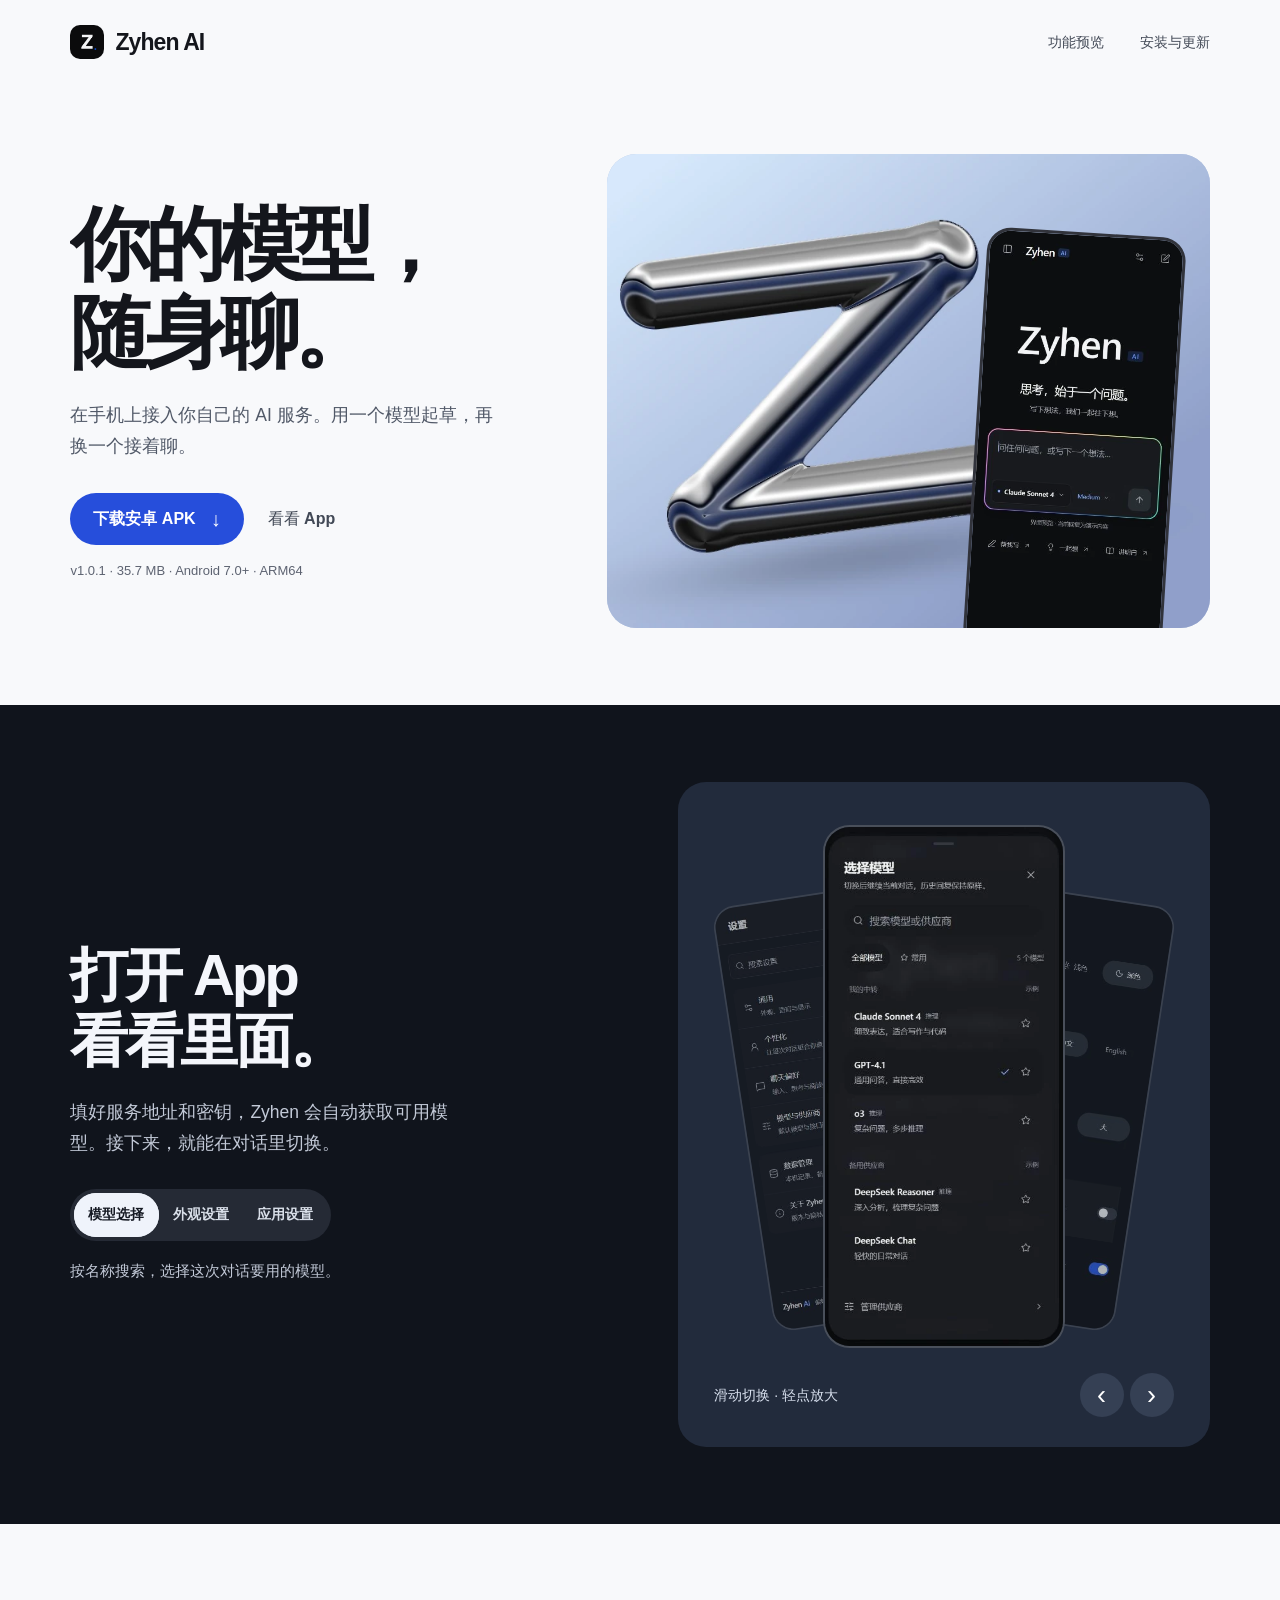
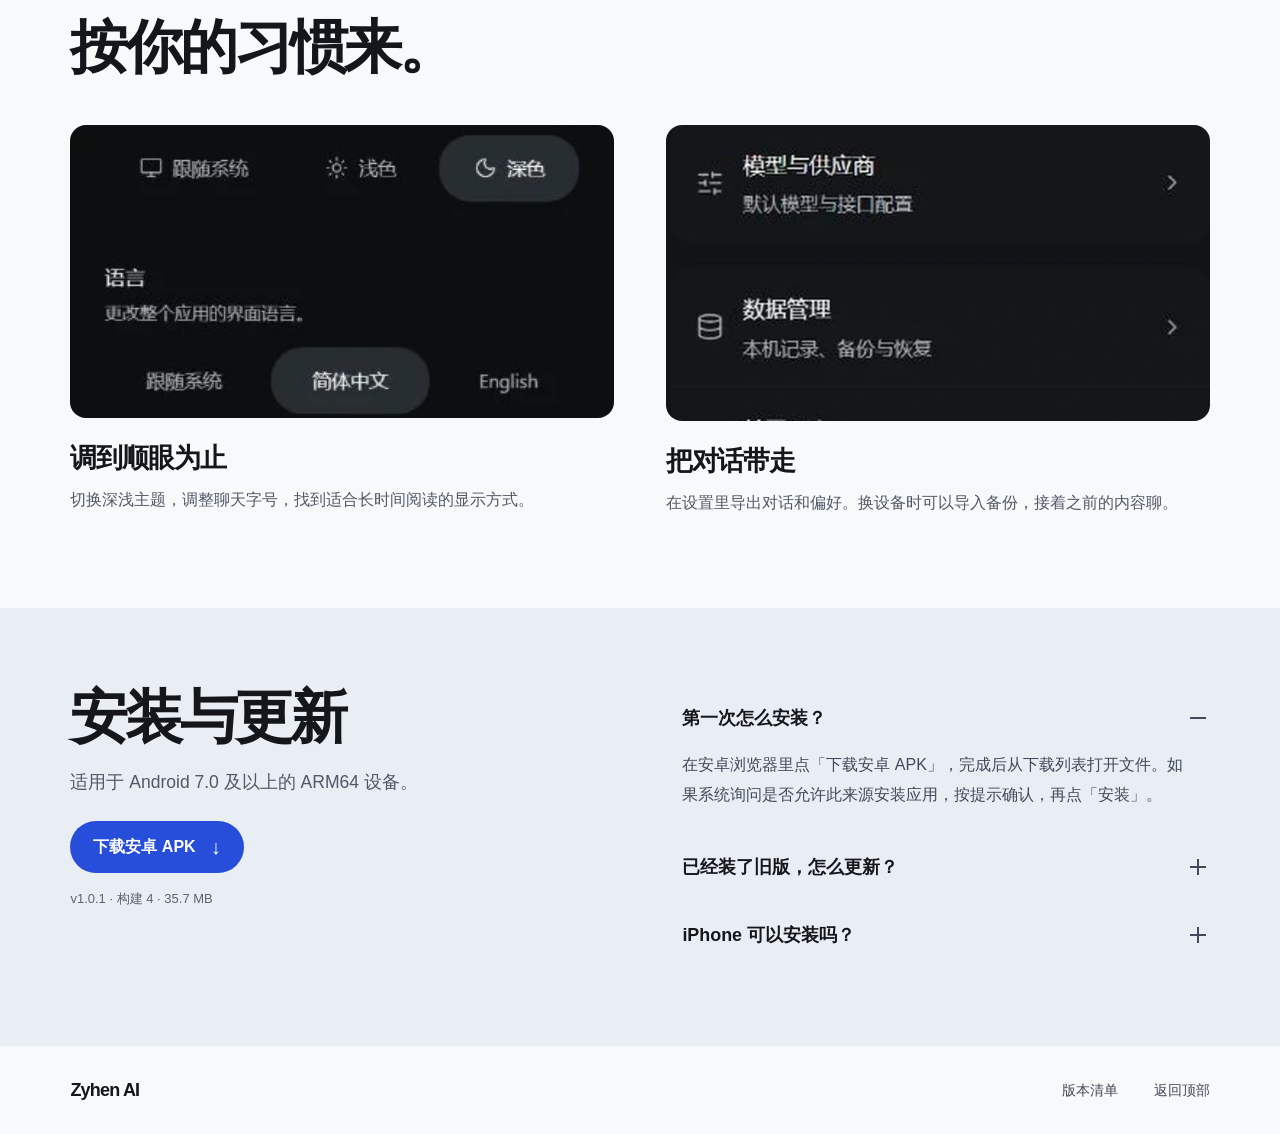
==== index.html @ d5263366 "Publish liquid metal homepage and interactive app preview" ====
<!doctype html>
<html lang="zh-CN">
<head>
  <meta charset="utf-8" />
  <meta name="viewport" content="width=device-width,initial-scale=1" />
  <meta name="theme-color" content="#f7f8fa" />
  <meta name="description" content="Zyhen AI 安卓官方下载。用自己的 API 密钥接入模型，在手机上切换模型继续对话。" />
  <link  rel="icon" href="media/icon.png" /><title>Zyhen AI · 安卓官方下载</title>
  <script type="module" crossorigin src="./assets/index-U1jlk6iZ.js"></script>
  <link rel="stylesheet" crossorigin href="./assets/index-BD56sOhc.css">
</head>
<body>
  <header class="wrap mast" id="top">
    <a class="brand" href="#top"><img  src="media/icon.png" alt="" width="36" height="36" />Zyhen AI</a>
    <nav aria-label="官网导航"><a href="#preview">功能预览</a><a href="#install">安装与更新</a></nav>
  </header>
  <main>
    <section class="hero wrap" aria-labelledby="hero-title">
      <div class="intro">
        <h1 id="hero-title"><span class="title-line"><span>你的模型，</span></span><span class="title-line"><span>随身聊。</span></span></h1>
        <p>在手机上接入你自己的 AI 服务。用一个模型起草，再换一个接着聊。</p>
        <div class="actions"><a class="download" href="Zyhen-AI-1.0.1-b4-arm64.apk" download>下载安卓 APK<span aria-hidden="true">↓</span></a><a class="quiet" href="#preview">看看 App</a></div>
        <small>v1.0.1 · 35.7 MB · Android 7.0+ · ARM64</small>
      </div>
      <figure class="art" aria-label="Zyhen AI 手机应用预览">
        <picture><img  class="chrome" src="media/liquid-z.webp" alt="" width="800" height="640" /></picture>
        <video id="reflection" width="800" height="640" muted playsinline preload="none" aria-hidden="true" data-src="media/liquid-z.mp4"></video>
        <img  class="handset" width="375" height="811" src="media/composer.webp" alt="Zyhen AI 对话首页，输入框内可以选择模型和推理强度" />
      </figure>
    </section>
    <section class="studio" id="preview" aria-labelledby="preview-title">
      <div class="wrap studio-inner">
        <div class="guide"><h2 id="preview-title">打开 App<br />看看里面。</h2><p>填好服务地址和密钥，Zyhen 会自动获取可用模型。接下来，就能在对话里切换。</p><div id="preview-controls"></div></div>
        <div id="preview-screen"><figure class="viewer"><img  src="media/models.webp" alt="可搜索的模型选择列表" width="375" height="811" /><figcaption>模型选择</figcaption></figure></div>
      </div>
    </section>
    <section class="preferences wrap" aria-labelledby="prefs-title">
      <h2 id="prefs-title">按你的习惯来。</h2>
      <div class="details-grid">
        <figure><img  src="media/appearance-crop.webp" alt="外观设置中的外观模式与主题选项" width="320" height="174" loading="lazy" /><figcaption><strong>调到顺眼为止</strong><p>切换深浅主题，调整聊天字号，找到适合长时间阅读的显示方式。</p></figcaption></figure>
        <figure><img  src="media/settings-crop.webp" alt="设置里的数据管理入口，包含本机记录、备份与恢复" width="320" height="174" loading="lazy" /><figcaption><strong>把对话带走</strong><p>在设置里导出对话和偏好。换设备时可以导入备份，接着之前的内容聊。</p></figcaption></figure>
      </div>
    </section>
    <section id="install" class="install" aria-labelledby="install-title"><div class="wrap install-inner">
      <div><h2 id="install-title">安装与更新</h2><p>适用于 Android 7.0 及以上的 ARM64 设备。</p><a class="download" href="Zyhen-AI-1.0.1-b4-arm64.apk" download>下载安卓 APK<span aria-hidden="true">↓</span></a><small>v1.0.1 · 构建 4 · 35.7 MB</small></div>
      <div id="questions"><details open><summary>第一次怎么安装？</summary><p>用安卓浏览器下载安装包，下载完成后打开 APK，在系统提示中确认安装。</p></details><details><summary>装过旧版怎么更新？</summary><p>直接打开新版 APK 并选择「更新」。请保留旧版应用。</p></details><details><summary>iPhone 可以安装吗？</summary><p>iPhone 暂无公开安装版。</p></details></div>
    </div></section>
  </main>
  <footer class="wrap foot"><span>Zyhen AI</span><div><a href="latest.json">版本清单</a><a href="#top">返回顶部</a></div></footer>
</body>
</html>
---- assets/index-BD56sOhc.css ----
*,:before,:after{--tw-border-spacing-x: 0;--tw-border-spacing-y: 0;--tw-translate-x: 0;--tw-translate-y: 0;--tw-rotate: 0;--tw-skew-x: 0;--tw-skew-y: 0;--tw-scale-x: 1;--tw-scale-y: 1;--tw-pan-x: ;--tw-pan-y: ;--tw-pinch-zoom: ;--tw-scroll-snap-strictness: proximity;--tw-gradient-from-position: ;--tw-gradient-via-position: ;--tw-gradient-to-position: ;--tw-ordinal: ;--tw-slashed-zero: ;--tw-numeric-figure: ;--tw-numeric-spacing: ;--tw-numeric-fraction: ;--tw-ring-inset: ;--tw-ring-offset-width: 0px;--tw-ring-offset-color: #fff;--tw-ring-color: rgb(59 130 246 / .5);--tw-ring-offset-shadow: 0 0 #0000;--tw-ring-shadow: 0 0 #0000;--tw-shadow: 0 0 #0000;--tw-shadow-colored: 0 0 #0000;--tw-blur: ;--tw-brightness: ;--tw-contrast: ;--tw-grayscale: ;--tw-hue-rotate: ;--tw-invert: ;--tw-saturate: ;--tw-sepia: ;--tw-drop-shadow: ;--tw-backdrop-blur: ;--tw-backdrop-brightness: ;--tw-backdrop-contrast: ;--tw-backdrop-grayscale: ;--tw-backdrop-hue-rotate: ;--tw-backdrop-invert: ;--tw-backdrop-opacity: ;--tw-backdrop-saturate: ;--tw-backdrop-sepia: ;--tw-contain-size: ;--tw-contain-layout: ;--tw-contain-paint: ;--tw-contain-style: }::backdrop{--tw-border-spacing-x: 0;--tw-border-spacing-y: 0;--tw-translate-x: 0;--tw-translate-y: 0;--tw-rotate: 0;--tw-skew-x: 0;--tw-skew-y: 0;--tw-scale-x: 1;--tw-scale-y: 1;--tw-pan-x: ;--tw-pan-y: ;--tw-pinch-zoom: ;--tw-scroll-snap-strictness: proximity;--tw-gradient-from-position: ;--tw-gradient-via-position: ;--tw-gradient-to-position: ;--tw-ordinal: ;--tw-slashed-zero: ;--tw-numeric-figure: ;--tw-numeric-spacing: ;--tw-numeric-fraction: ;--tw-ring-inset: ;--tw-ring-offset-width: 0px;--tw-ring-offset-color: #fff;--tw-ring-color: rgb(59 130 246 / .5);--tw-ring-offset-shadow: 0 0 #0000;--tw-ring-shadow: 0 0 #0000;--tw-shadow: 0 0 #0000;--tw-shadow-colored: 0 0 #0000;--tw-blur: ;--tw-brightness: ;--tw-contrast: ;--tw-grayscale: ;--tw-hue-rotate: ;--tw-invert: ;--tw-saturate: ;--tw-sepia: ;--tw-drop-shadow: ;--tw-backdrop-blur: ;--tw-backdrop-brightness: ;--tw-backdrop-contrast: ;--tw-backdrop-grayscale: ;--tw-backdrop-hue-rotate: ;--tw-backdrop-invert: ;--tw-backdrop-opacity: ;--tw-backdrop-saturate: ;--tw-backdrop-sepia: ;--tw-contain-size: ;--tw-contain-layout: ;--tw-contain-paint: ;--tw-contain-style: }*,:before,:after{box-sizing:border-box;border-width:0;border-style:solid;border-color:#e5e7eb}:before,:after{--tw-content: ""}html,:host{line-height:1.5;-webkit-text-size-adjust:100%;-moz-tab-size:4;-o-tab-size:4;tab-size:4;font-family:ui-sans-serif,system-ui,sans-serif,"Apple Color Emoji","Segoe UI Emoji",Segoe UI Symbol,"Noto Color Emoji";font-feature-settings:normal;font-variation-settings:normal;-webkit-tap-highlight-color:transparent}body{margin:0;line-height:inherit}hr{height:0;color:inherit;border-top-width:1px}abbr:where([title]){-webkit-text-decoration:underline dotted;text-decoration:underline dotted}h1,h2,h3,h4,h5,h6{font-size:inherit;font-weight:inherit}a{color:inherit;text-decoration:inherit}b,strong{font-weight:bolder}code,kbd,samp,pre{font-family:ui-monospace,SFMono-Regular,Menlo,Monaco,Consolas,Liberation Mono,Courier New,monospace;font-feature-settings:normal;font-variation-settings:normal;font-size:1em}small{font-size:80%}sub,sup{font-size:75%;line-height:0;position:relative;vertical-align:baseline}sub{bottom:-.25em}sup{top:-.5em}table{text-indent:0;border-color:inherit;border-collapse:collapse}button,input,optgroup,select,textarea{font-family:inherit;font-feature-settings:inherit;font-variation-settings:inherit;font-size:100%;font-weight:inherit;line-height:inherit;letter-spacing:inherit;color:inherit;margin:0;padding:0}button,select{text-transform:none}button,input:where([type=button]),input:where([type=reset]),input:where([type=submit]){-webkit-appearance:button;background-color:transparent;background-image:none}:-moz-focusring{outline:auto}:-moz-ui-invalid{box-shadow:none}progress{vertical-align:baseline}::-webkit-inner-spin-button,::-webkit-outer-spin-button{height:auto}[type=search]{-webkit-appearance:textfield;outline-offset:-2px}::-webkit-search-decoration{-webkit-appearance:none}::-webkit-file-upload-button{-webkit-appearance:button;font:inherit}summary{display:list-item}blockquote,dl,dd,h1,h2,h3,h4,h5,h6,hr,figure,p,pre{margin:0}fieldset{margin:0;padding:0}legend{padding:0}ol,ul,menu{list-style:none;margin:0;padding:0}dialog{padding:0}textarea{resize:vertical}input::-moz-placeholder,textarea::-moz-placeholder{opacity:1;color:#9ca3af}input::placeholder,textarea::placeholder{opacity:1;color:#9ca3af}button,[role=button]{cursor:pointer}:disabled{cursor:default}img,svg,video,canvas,audio,iframe,embed,object{display:block;vertical-align:middle}img,video{max-width:100%;height:auto}[hidden]:where(:not([hidden=until-found])){display:none}:root{--background: 0 0% 100%;--foreground: 240 10% 3.9%;--card: 0 0% 100%;--card-foreground: var(--foreground);--primary: 240 5.9% 10%;--primary-foreground: 0 0% 98%;--secondary: 240 4.8% 95.9%;--secondary-foreground: var(--primary);--accent: var(--secondary);--accent-foreground: var(--primary);--muted-foreground: 240 3.8% 46.1%;--destructive: 0 84.2% 60.2%;--destructive-foreground: 0 0% 98%;--border: 240 5.9% 90%;--input: var(--border);--ring: 240 10% 3.9%;--radius: .5rem}*{--tw-border-opacity: 1;border-color:hsl(var(--border) / var(--tw-border-opacity, 1))}body{--tw-bg-opacity: 1;background-color:hsl(var(--background) / var(--tw-bg-opacity, 1));--tw-text-opacity: 1;color:hsl(var(--foreground) / var(--tw-text-opacity, 1))}#root{isolation:isolate}.container{width:100%}@media(min-width:640px){.container{max-width:640px}}@media(min-width:768px){.container{max-width:768px}}@media(min-width:1024px){.container{max-width:1024px}}@media(min-width:1280px){.container{max-width:1280px}}@media(min-width:1536px){.container{max-width:1536px}}.\!visible{visibility:visible!important}.visible{visibility:visible}.fixed{position:fixed}.absolute{position:absolute}.relative{position:relative}.inset-0{top:0;right:0;bottom:0;left:0}.z-10{z-index:10}.mx-auto{margin-left:auto;margin-right:auto}.flex{display:flex}.inline-flex{display:inline-flex}.grid{display:grid}.hidden{display:none}.h-10{height:2.5rem}.h-11{height:2.75rem}.h-9{height:2.25rem}.min-h-screen{min-height:100vh}.w-10{width:2.5rem}.max-w-3xl{max-width:48rem}.max-w-7xl{max-width:80rem}.grid-cols-1{grid-template-columns:repeat(1,minmax(0,1fr))}.flex-col{flex-direction:column}.items-center{align-items:center}.justify-center{justify-content:center}.gap-4{gap:1rem}.gap-6{gap:1.5rem}.space-y-1\.5>:not([hidden])~:not([hidden]){--tw-space-y-reverse: 0;margin-top:calc(.375rem * calc(1 - var(--tw-space-y-reverse)));margin-bottom:calc(.375rem * var(--tw-space-y-reverse))}.space-y-6>:not([hidden])~:not([hidden]){--tw-space-y-reverse: 0;margin-top:calc(1.5rem * calc(1 - var(--tw-space-y-reverse)));margin-bottom:calc(1.5rem * var(--tw-space-y-reverse))}.space-y-8>:not([hidden])~:not([hidden]){--tw-space-y-reverse: 0;margin-top:calc(2rem * calc(1 - var(--tw-space-y-reverse)));margin-bottom:calc(2rem * var(--tw-space-y-reverse))}.overflow-hidden{overflow:hidden}.whitespace-nowrap{white-space:nowrap}.rounded-full{border-radius:9999px}.rounded-lg{border-radius:var(--radius)}.rounded-md{border-radius:calc(var(--radius) - 2px)}.border{border-width:1px}.border-foreground\/20{border-color:hsl(var(--foreground) / .2)}.border-foreground\/30{border-color:hsl(var(--foreground) / .3)}.border-input{--tw-border-opacity: 1;border-color:hsl(var(--input) / var(--tw-border-opacity, 1))}.border-transparent{border-color:transparent}.bg-background{--tw-bg-opacity: 1;background-color:hsl(var(--background) / var(--tw-bg-opacity, 1))}.bg-card{--tw-bg-opacity: 1;background-color:hsl(var(--card) / var(--tw-bg-opacity, 1))}.bg-destructive{--tw-bg-opacity: 1;background-color:hsl(var(--destructive) / var(--tw-bg-opacity, 1))}.bg-foreground{--tw-bg-opacity: 1;background-color:hsl(var(--foreground) / var(--tw-bg-opacity, 1))}.bg-foreground\/10{background-color:hsl(var(--foreground) / .1)}.bg-primary{--tw-bg-opacity: 1;background-color:hsl(var(--primary) / var(--tw-bg-opacity, 1))}.bg-secondary{--tw-bg-opacity: 1;background-color:hsl(var(--secondary) / var(--tw-bg-opacity, 1))}.p-6{padding:1.5rem}.p-8{padding:2rem}.px-2\.5{padding-left:.625rem;padding-right:.625rem}.px-3{padding-left:.75rem;padding-right:.75rem}.px-4{padding-left:1rem;padding-right:1rem}.px-6{padding-left:1.5rem;padding-right:1.5rem}.px-8{padding-left:2rem;padding-right:2rem}.py-0\.5{padding-top:.125rem;padding-bottom:.125rem}.py-2{padding-top:.5rem;padding-bottom:.5rem}.py-6{padding-top:1.5rem;padding-bottom:1.5rem}.pt-0{padding-top:0}.pt-12{padding-top:3rem}.text-center{text-align:center}.text-2xl{font-size:1.5rem;line-height:2rem}.text-5xl{font-size:3rem;line-height:1}.text-lg{font-size:1.125rem;line-height:1.75rem}.text-sm{font-size:.875rem;line-height:1.25rem}.text-xl{font-size:1.25rem;line-height:1.75rem}.text-xs{font-size:.75rem;line-height:1rem}.font-bold{font-weight:700}.font-medium{font-weight:500}.font-semibold{font-weight:600}.leading-none{line-height:1}.leading-relaxed{line-height:1.625}.leading-tight{line-height:1.25}.tracking-tight{letter-spacing:-.025em}.text-background{--tw-text-opacity: 1;color:hsl(var(--background) / var(--tw-text-opacity, 1))}.text-card-foreground{--tw-text-opacity: 1;color:hsl(var(--card-foreground) / var(--tw-text-opacity, 1))}.text-destructive-foreground{--tw-text-opacity: 1;color:hsl(var(--destructive-foreground) / var(--tw-text-opacity, 1))}.text-foreground{--tw-text-opacity: 1;color:hsl(var(--foreground) / var(--tw-text-opacity, 1))}.text-foreground\/90{color:hsl(var(--foreground) / .9)}.text-muted-foreground{--tw-text-opacity: 1;color:hsl(var(--muted-foreground) / var(--tw-text-opacity, 1))}.text-primary{--tw-text-opacity: 1;color:hsl(var(--primary) / var(--tw-text-opacity, 1))}.text-primary-foreground{--tw-text-opacity: 1;color:hsl(var(--primary-foreground) / var(--tw-text-opacity, 1))}.text-secondary-foreground{--tw-text-opacity: 1;color:hsl(var(--secondary-foreground) / var(--tw-text-opacity, 1))}.underline-offset-4{text-underline-offset:4px}.shadow-2xl{--tw-shadow: 0 25px 50px -12px rgb(0 0 0 / .25);--tw-shadow-colored: 0 25px 50px -12px var(--tw-shadow-color);box-shadow:var(--tw-ring-offset-shadow, 0 0 #0000),var(--tw-ring-shadow, 0 0 #0000),var(--tw-shadow)}.shadow-sm{--tw-shadow: 0 1px 2px 0 rgb(0 0 0 / .05);--tw-shadow-colored: 0 1px 2px 0 var(--tw-shadow-color);box-shadow:var(--tw-ring-offset-shadow, 0 0 #0000),var(--tw-ring-shadow, 0 0 #0000),var(--tw-shadow)}.outline{outline-style:solid}.ring-offset-background{--tw-ring-offset-color: hsl(var(--background) / 1)}.backdrop-blur-md{--tw-backdrop-blur: blur(12px);-webkit-backdrop-filter:var(--tw-backdrop-blur) var(--tw-backdrop-brightness) var(--tw-backdrop-contrast) var(--tw-backdrop-grayscale) var(--tw-backdrop-hue-rotate) var(--tw-backdrop-invert) var(--tw-backdrop-opacity) var(--tw-backdrop-saturate) var(--tw-backdrop-sepia);backdrop-filter:var(--tw-backdrop-blur) var(--tw-backdrop-brightness) var(--tw-backdrop-contrast) var(--tw-backdrop-grayscale) var(--tw-backdrop-hue-rotate) var(--tw-backdrop-invert) var(--tw-backdrop-opacity) var(--tw-backdrop-saturate) var(--tw-backdrop-sepia)}.backdrop-blur-sm{--tw-backdrop-blur: blur(4px);-webkit-backdrop-filter:var(--tw-backdrop-blur) var(--tw-backdrop-brightness) var(--tw-backdrop-contrast) var(--tw-backdrop-grayscale) var(--tw-backdrop-hue-rotate) var(--tw-backdrop-invert) var(--tw-backdrop-opacity) var(--tw-backdrop-saturate) var(--tw-backdrop-sepia);backdrop-filter:var(--tw-backdrop-blur) var(--tw-backdrop-brightness) var(--tw-backdrop-contrast) var(--tw-backdrop-grayscale) var(--tw-backdrop-hue-rotate) var(--tw-backdrop-invert) var(--tw-backdrop-opacity) var(--tw-backdrop-saturate) var(--tw-backdrop-sepia)}.transition{transition-property:color,background-color,border-color,text-decoration-color,fill,stroke,opacity,box-shadow,transform,filter,backdrop-filter;transition-timing-function:cubic-bezier(.4,0,.2,1);transition-duration:.15s}.transition-all{transition-property:all;transition-timing-function:cubic-bezier(.4,0,.2,1);transition-duration:.15s}.transition-colors{transition-property:color,background-color,border-color,text-decoration-color,fill,stroke;transition-timing-function:cubic-bezier(.4,0,.2,1);transition-duration:.15s}.duration-300{transition-duration:.3s}.hover\:border-foreground\/50:hover{border-color:hsl(var(--foreground) / .5)}.hover\:bg-accent:hover{--tw-bg-opacity: 1;background-color:hsl(var(--accent) / var(--tw-bg-opacity, 1))}.hover\:bg-destructive\/80:hover{background-color:hsl(var(--destructive) / .8)}.hover\:bg-destructive\/90:hover{background-color:hsl(var(--destructive) / .9)}.hover\:bg-foreground\/10:hover{background-color:hsl(var(--foreground) / .1)}.hover\:bg-foreground\/20:hover{background-color:hsl(var(--foreground) / .2)}.hover\:bg-foreground\/90:hover{background-color:hsl(var(--foreground) / .9)}.hover\:bg-primary\/80:hover{background-color:hsl(var(--primary) / .8)}.hover\:bg-primary\/90:hover{background-color:hsl(var(--primary) / .9)}.hover\:bg-secondary\/80:hover{background-color:hsl(var(--secondary) / .8)}.hover\:text-accent-foreground:hover{--tw-text-opacity: 1;color:hsl(var(--accent-foreground) / var(--tw-text-opacity, 1))}.hover\:underline:hover{text-decoration-line:underline}.focus\:outline-none:focus{outline:2px solid transparent;outline-offset:2px}.focus\:ring-2:focus{--tw-ring-offset-shadow: var(--tw-ring-inset) 0 0 0 var(--tw-ring-offset-width) var(--tw-ring-offset-color);--tw-ring-shadow: var(--tw-ring-inset) 0 0 0 calc(2px + var(--tw-ring-offset-width)) var(--tw-ring-color);box-shadow:var(--tw-ring-offset-shadow),var(--tw-ring-shadow),var(--tw-shadow, 0 0 #0000)}.focus\:ring-ring:focus{--tw-ring-opacity: 1;--tw-ring-color: hsl(var(--ring) / var(--tw-ring-opacity, 1))}.focus\:ring-offset-2:focus{--tw-ring-offset-width: 2px}.focus-visible\:outline-none:focus-visible{outline:2px solid transparent;outline-offset:2px}.focus-visible\:ring-2:focus-visible{--tw-ring-offset-shadow: var(--tw-ring-inset) 0 0 0 var(--tw-ring-offset-width) var(--tw-ring-offset-color);--tw-ring-shadow: var(--tw-ring-inset) 0 0 0 calc(2px + var(--tw-ring-offset-width)) var(--tw-ring-color);box-shadow:var(--tw-ring-offset-shadow),var(--tw-ring-shadow),var(--tw-shadow, 0 0 #0000)}.focus-visible\:ring-ring:focus-visible{--tw-ring-opacity: 1;--tw-ring-color: hsl(var(--ring) / var(--tw-ring-opacity, 1))}.focus-visible\:ring-offset-2:focus-visible{--tw-ring-offset-width: 2px}.disabled\:pointer-events-none:disabled{pointer-events:none}.disabled\:opacity-50:disabled{opacity:.5}@media(min-width:640px){.sm\:flex-row{flex-direction:row}.sm\:text-2xl{font-size:1.5rem;line-height:2rem}.sm\:text-6xl{font-size:3.75rem;line-height:1}}@media(min-width:768px){.md\:grid-cols-3{grid-template-columns:repeat(3,minmax(0,1fr))}}@media(min-width:1024px){.lg\:px-8{padding-left:2rem;padding-right:2rem}.lg\:text-7xl{font-size:4.5rem;line-height:1}}@media(min-width:1280px){.xl\:text-8xl{font-size:6rem;line-height:1}}:root{--paper: #f8f9fb;--ink: #14161c;--muted: #515968;--blue: #264edb;--gutter: clamp(22px, 5.5vw, 88px);color:var(--ink);font-family:Inter,-apple-system,BlinkMacSystemFont,Segoe UI,PingFang SC,Microsoft YaHei,sans-serif;scroll-behavior:smooth;-webkit-text-size-adjust:100%}body{margin:0;background:var(--paper);color:var(--ink)}button,a{-webkit-tap-highlight-color:transparent}:focus-visible{outline:3px solid #5687ff;outline-offset:4px}.wrap{width:min(calc(100% - 2 * var(--gutter)),1220px);margin-inline:auto}.mast,.foot{display:flex;align-items:center;justify-content:space-between;gap:12px}.mast{min-height:84px}.brand{display:inline-flex;align-items:center;gap:11px;font-size:23px;font-weight:700;letter-spacing:-.04em;white-space:nowrap}.brand img{width:34px;height:34px;border-radius:10px}nav,.foot div{display:flex;gap:clamp(12px,3vw,36px);align-items:center}nav a,.foot a,.quiet{display:inline-flex;align-items:center;min-height:44px;color:#424956;font-size:14px;font-weight:550}nav a:hover,.foot a:hover,.quiet:hover{color:var(--blue);text-decoration:underline;text-underline-offset:5px}.hero{display:grid;grid-template-columns:.88fr 1.12fr;gap:clamp(24px,5vw,86px);align-items:center;padding-block:clamp(36px,5.5vw,88px) clamp(50px,6vw,100px)}h1,h2,h3,p,figure{margin:0}h1,h2{font-weight:720;text-wrap:balance}h1{font-size:clamp(56px,6.25vw,92px);line-height:1.09;letter-spacing:-.067em}.intro p,.guide>p,.install-inner>div>p{color:var(--muted);font-size:clamp(16px,1.37vw,20px);line-height:1.8}.intro p{max-width:25em;margin-top:24px}.actions{display:flex;align-items:center;gap:24px;margin-top:30px}.download{display:inline-flex;align-items:center;justify-content:center;gap:15px;min-height:52px;padding:0 23px;border-radius:999px;background:var(--blue);color:#fff;font-size:16px;font-weight:630;transition:background .18s,transform .18s}.download:hover{background:#173eac;transform:translateY(-1px)}.download:active{transform:translateY(1px)}.download span{font-family:Inter,Arial,sans-serif;font-size:20px;line-height:1}.quiet{font-size:16px}small{display:block;margin-top:15px;color:#5d6371;font-size:13px;line-height:1.65;font-variant-numeric:tabular-nums}.art{position:relative;isolation:isolate;overflow:hidden;aspect-ratio:1.27;border-radius:clamp(20px,2.3vw,36px);background:#b5c6df}.art picture,.art video{position:absolute;top:0;right:0;bottom:0;left:0;width:100%;height:100%}.art .chrome,.art video{width:100%;height:100%;-o-object-fit:cover;object-fit:cover;-o-object-position:center;object-position:center}.art video{opacity:0;pointer-events:none}.art video.playing{opacity:1}.handset{position:absolute;width:33%;height:auto;right:6%;top:16%;transform:rotate(6deg);border-radius:12%/5.55%;border:3px solid #31333b}.studio{color:#f4f6fb;background:#10141c}.studio-inner,.install-inner{display:grid;grid-template-columns:1fr 1fr;gap:clamp(32px,6vw,98px);align-items:center}.studio-inner{padding-block:clamp(50px,6vw,94px)}h2{font-size:clamp(39px,4.55vw,68px);line-height:1.14;letter-spacing:-.055em}.guide>p{color:#c2c9d7;max-width:23em;margin-top:22px}.screen-tabs{display:inline-flex;align-items:center;margin-top:29px;padding:4px;background:#252a35;border-radius:999px}.screen-tabs button{align-items:center;justify-content:center;min-height:44px;padding:0 clamp(11px,1.1vw,21px);border-radius:999px;font-size:14px;font-weight:600;cursor:pointer;color:#d9dfe9}.screen-tabs button[aria-selected=true]{color:#151923;background:#eff3fb}.tab-surface{background:#eff3fb;border-radius:inherit}.gallery-note{color:#c2c9d7;font-size:15px;line-height:1.7;margin-top:17px;min-height:2em}#preview-screen{background:#222b3c;padding:30px 12px;border-radius:28px}.viewer{display:grid;justify-items:center;touch-action:pan-y}.viewer img{width:min(63%,235px);height:auto;border:2px solid #494f5a;border-radius:11%/5.1%}.viewer figcaption{padding-top:10px}.preferences{padding-block:clamp(60px,7vw,108px)}.details-grid{display:grid;grid-template-columns:1fr 1fr;gap:clamp(20px,4vw,64px);margin-top:clamp(26px,3.5vw,56px)}.details-grid img{width:100%;height:auto;border-radius:16px;background:#131418}.details-grid strong{display:block;margin-top:20px;font-size:clamp(22px,2.1vw,32px);letter-spacing:-.04em}.details-grid p{max-width:33em;margin-top:8px;color:var(--muted);font-size:16px;line-height:1.8}.install{background:#e9edf4}.install-inner{align-items:start;padding-block:clamp(54px,6vw,96px)}.install-inner>div>p{margin:16px 0 23px}.answer,#questions details{padding-block:2px}.answer-trigger,#questions summary{display:flex;justify-content:space-between;align-items:center;gap:20px;width:100%;min-height:64px;text-align:left;padding:12px 4px;font-size:clamp(17px,1.4vw,21px);font-weight:630;cursor:pointer}.answer-trigger:focus-visible{outline-offset:-3px}.answer-trigger i{position:relative;width:16px;height:16px;flex:none}.answer-trigger i:before,.answer-trigger i:after{position:absolute;content:"";left:0;top:7px;width:16px;height:2px;background:#41495a}.answer-trigger i:after{transform:rotate(90deg);transition:transform .18s}.answer-trigger[aria-expanded=true] i:after{transform:rotate(0)}#questions p{padding:0 22px 22px 4px;color:#424a59;font-size:16px;line-height:1.85}#questions p a{color:#173eac;text-decoration:underline;text-underline-offset:3px}.foot{min-height:88px}.foot>span{font-size:18px;font-weight:650;letter-spacing:-.045em}.title-line,.title-line>span{display:block}.title-line{overflow:hidden;padding:0 .08em .09em 0;margin:0 -.08em -.09em 0}.deck{display:block;width:100%;min-width:0}.deck-stage{display:grid;justify-items:center;position:relative;isolation:isolate;width:100%;overflow:hidden;padding:13px 0 20px;-moz-user-select:none;user-select:none;-webkit-user-select:none;touch-action:pan-y pinch-zoom;cursor:grab}.deck-stage:active{cursor:grabbing}.deck-stack{display:grid;width:min(57%,242px);aspect-ratio:375 / 811}.viewer .deck-leaf{grid-area:1 / 1;width:100%;height:100%;-o-object-fit:cover;object-fit:cover;pointer-events:none;background-color:#111319}.viewer .deck-tools{display:flex;align-items:center;justify-content:space-between;gap:8px;width:100%;padding:5px clamp(6px,2vw,24px) 0;font-size:14px;color:#d7dfed}.deck-arrows,.loupe-tools{display:flex;align-items:center;gap:6px}.deck-arrows button,.loupe button{display:grid;place-items:center;min-width:44px;height:44px;padding:0;border-radius:99px;background:#354054;color:#fff;line-height:1;cursor:pointer;font-size:27px;font-family:inherit;transition:transform .14s,background .18s}.deck-arrows button:active,.loupe button:active{transform:scale(.94)}@media(hover:hover){.deck-arrows button:hover,.loupe button:hover{background:#43516c}}.loupe:not([open]){display:none}.loupe{position:fixed;top:0;right:0;bottom:0;left:0;margin:auto;padding:0;width:min(94vw,640px);height:min(94vh,1000px);height:min(94dvh,1000px);max-height:none;max-width:none;background:#151b25;color:#f4f6fb;border-radius:24px}.loupe::backdrop{background:#06090fd6}.loupe-body{display:grid;grid-template-rows:auto minmax(0,1fr) auto;gap:14px;height:100%;padding:15px clamp(12px,3vw,24px)}.loupe header,.loupe-tools{display:flex;justify-content:space-between;align-items:center}.loupe h2{font-size:21px;letter-spacing:-.035em}.loupe-view{overflow:auto;overscroll-behavior:contain;min-height:0}.loupe-view img{width:100%;height:100%;-o-object-fit:contain;object-fit:contain;margin:auto}.loupe-view[data-zoomed=true] img{width:max(100%,490px);max-width:none;height:auto}.loupe-tools{justify-content:center;gap:14px}.loupe-tools button[aria-pressed]{padding:0 24px;font-size:15px}@keyframes title-enter{0%{transform:translateY(90%)}to{transform:translateY(0)}}@keyframes open-loupe{0%{opacity:.3;transform:scale(.96) translateY(10px)}to{opacity:1;transform:none}}@media(prefers-reduced-motion:no-preference){.title-line>span{animation:title-enter .67s cubic-bezier(.22,1,.36,1) both}.title-line+.title-line>span{animation-delay:80ms}.art picture,.art video{transform:translateY(var(--metal-y,0%)) scale(1.075)}.art .handset{transform:translate(var(--phone-x,0%),var(--phone-y,0%)) rotate(var(--incline,4deg))}.intro .arrive:nth-child(3),.guide .arrive:nth-child(2){animation-delay:65ms}.intro .arrive:nth-child(4),.guide .arrive:nth-child(3){animation-delay:.12s}.loupe[open]{animation:open-loupe .26s cubic-bezier(.22,1,.36,1) both}}@keyframes settle-in{0%{transform:translateY(12px);opacity:.55}to{transform:translateY(0);opacity:1}}@media(prefers-reduced-motion:no-preference){.arrive{animation:settle-in .52s cubic-bezier(.2,.75,.25,1) both}}@media(max-width:760px){.mast{min-height:64px}.brand{gap:8px;font-size:20px}.brand img{width:30px;height:30px;border-radius:8px}.hero{grid-template-columns:1fr;gap:28px}h1{font-size:clamp(48px,10vw,68px)}.intro p{margin-top:15px}.actions{margin-top:20px}.download{min-height:48px}small{margin-top:11px}.art{aspect-ratio:1.36}.studio-inner,.install-inner{grid-template-columns:1fr;gap:26px}.guide>p{margin-top:15px}.screen-tabs{margin-top:20px}.gallery-note{margin-top:12px;min-height:0}#preview-screen{padding-block:24px;border-radius:20px}.viewer img{width:min(80%,242px)}.deck-stack{width:min(60%,237px)}.deck-stage{padding:2px 0 16px}.loupe{width:100vw;height:100vh;height:100dvh;border-radius:0}.loupe-body{padding-top:max(12px,env(safe-area-inset-top));padding-bottom:max(12px,env(safe-area-inset-bottom))}.details-grid{grid-template-columns:1fr;gap:30px}.details-grid strong{margin-top:13px}.foot{min-height:72px}}@media(max-width:359px){:root{--gutter: 16px}nav a,.foot a{font-size:13px}.hero{padding-top:28px}.screen-tabs button{padding-inline:10px}}@media(prefers-reduced-motion:reduce){:root{scroll-behavior:auto}.art video{display:none}*,*:before,*:after{transition-duration:0s!important;animation-duration:0s!important}}
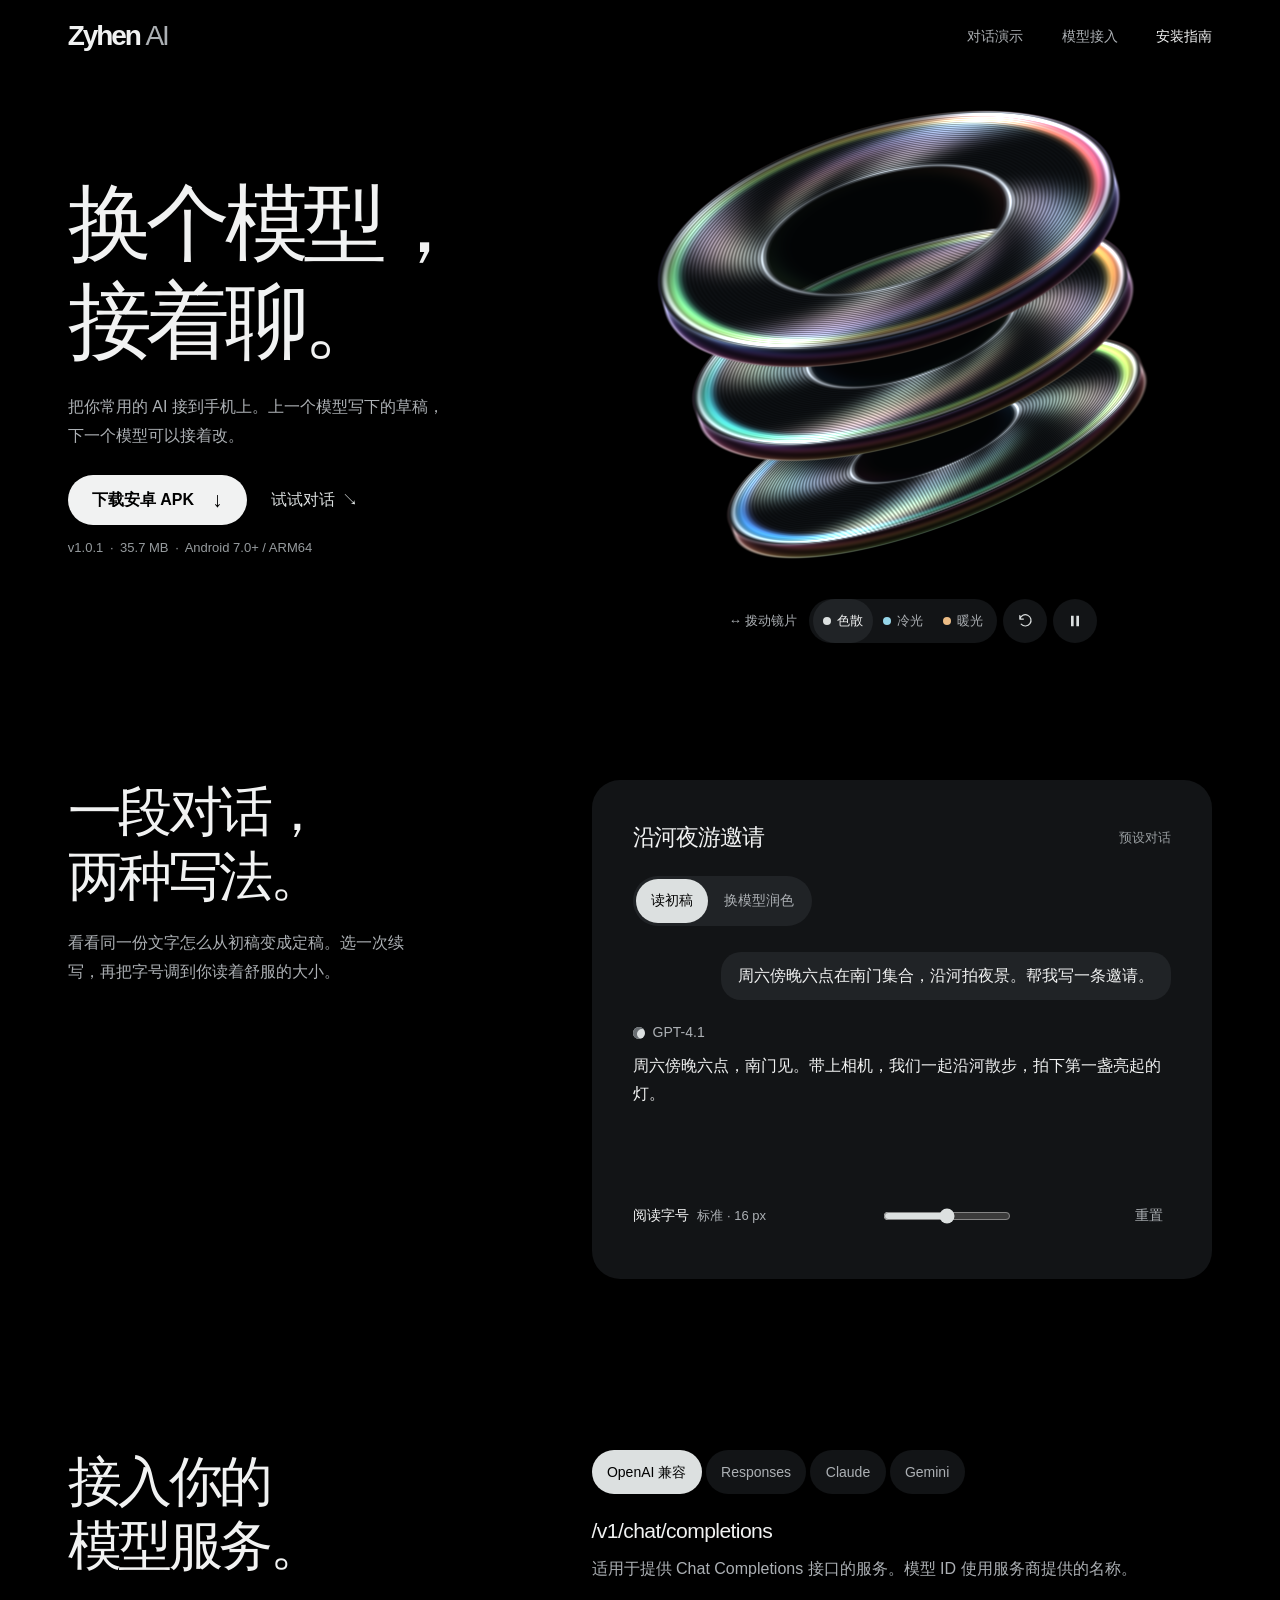
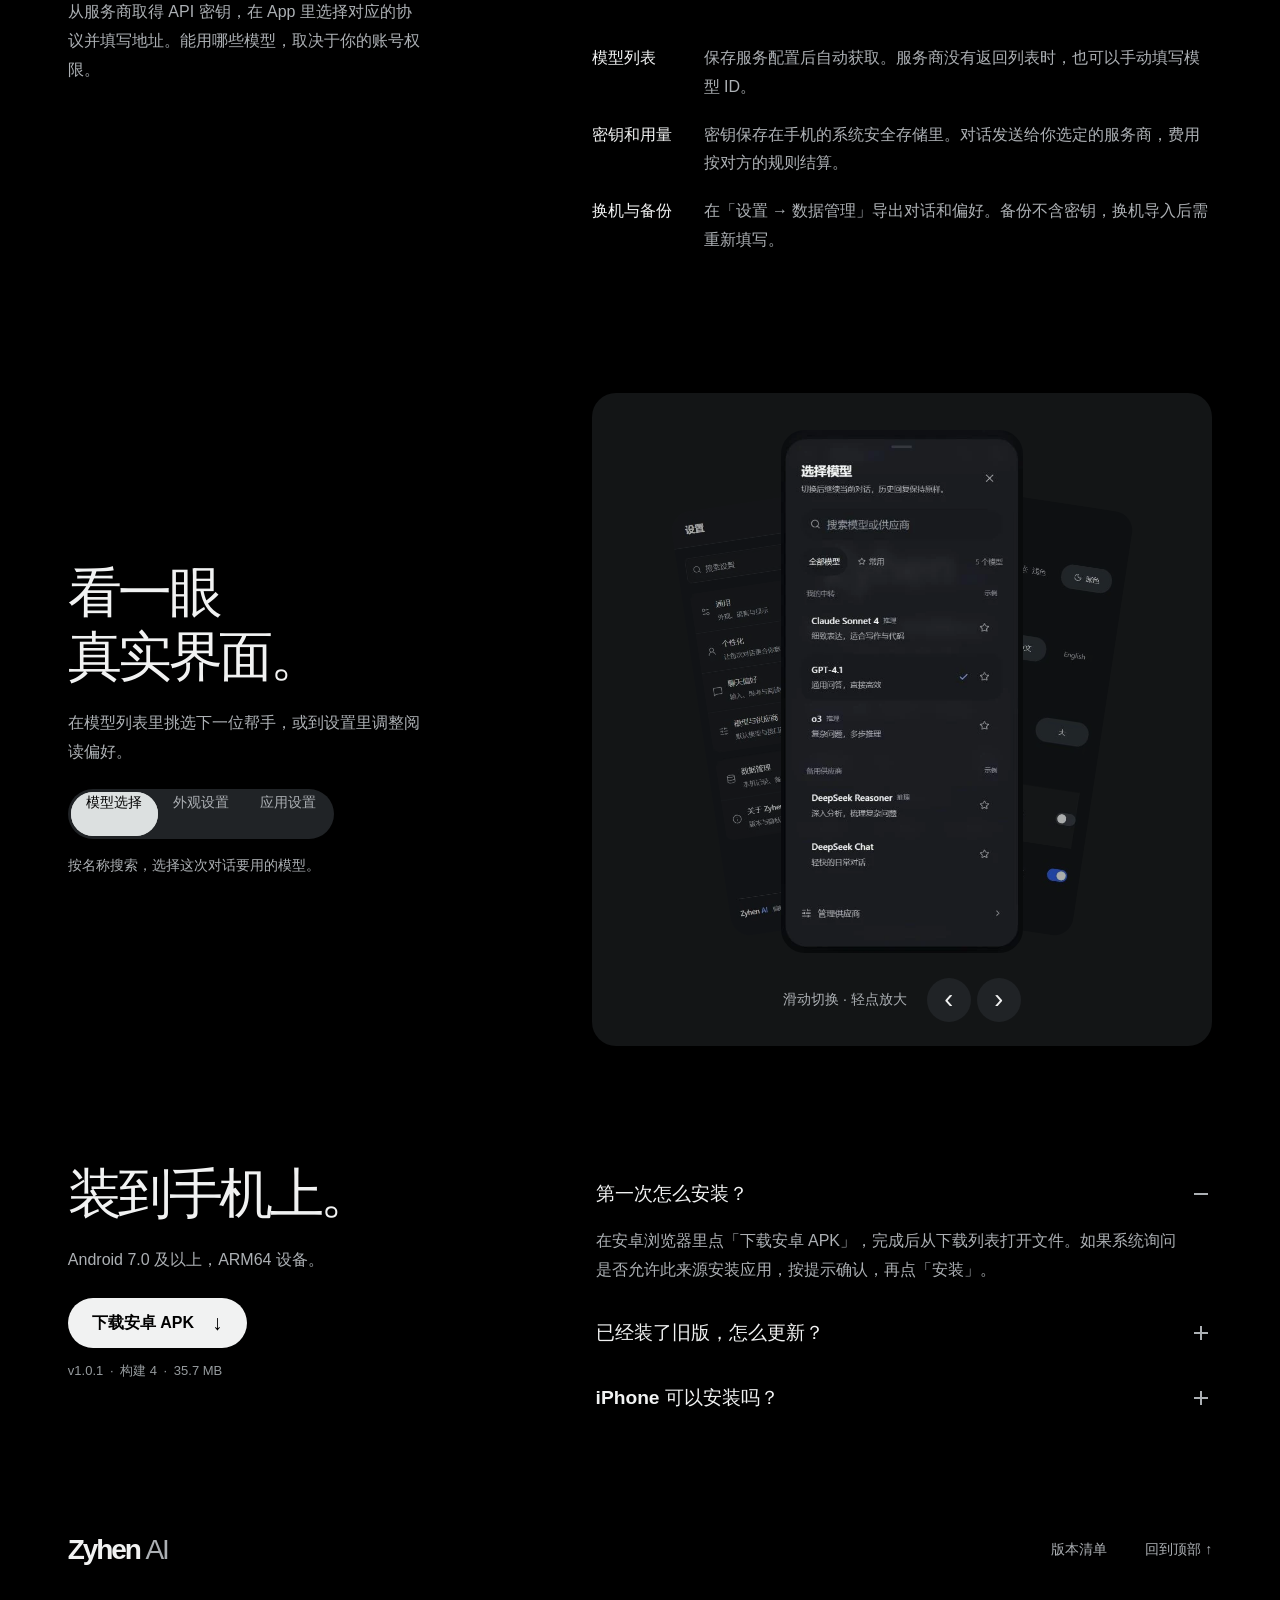
==== commit e91c8ce6: "Publish Zyhen mobile product site and interactive previews" ====
--- a/index.html
+++ b/index.html
@@ -1,51 +1,35 @@
-<!doctype html>
-<html lang="zh-CN">
-<head>
-  <meta charset="utf-8" />
-  <meta name="viewport" content="width=device-width,initial-scale=1" />
-  <meta name="theme-color" content="#f7f8fa" />
-  <meta name="description" content="Zyhen AI 安卓官方下载。用自己的 API 密钥接入模型，在手机上切换模型继续对话。" />
-  <link  rel="icon" href="media/icon.png" /><title>Zyhen AI · 安卓官方下载</title>
-  <script type="module" crossorigin src="./assets/index-U1jlk6iZ.js"></script>
-  <link rel="stylesheet" crossorigin href="./assets/index-BD56sOhc.css">
-</head>
-<body>
-  <header class="wrap mast" id="top">
-    <a class="brand" href="#top"><img  src="media/icon.png" alt="" width="36" height="36" />Zyhen AI</a>
-    <nav aria-label="官网导航"><a href="#preview">功能预览</a><a href="#install">安装与更新</a></nav>
-  </header>
-  <main>
-    <section class="hero wrap" aria-labelledby="hero-title">
-      <div class="intro">
-        <h1 id="hero-title"><span class="title-line"><span>你的模型，</span></span><span class="title-line"><span>随身聊。</span></span></h1>
-        <p>在手机上接入你自己的 AI 服务。用一个模型起草，再换一个接着聊。</p>
-        <div class="actions"><a class="download" href="Zyhen-AI-1.0.1-b4-arm64.apk" download>下载安卓 APK<span aria-hidden="true">↓</span></a><a class="quiet" href="#preview">看看 App</a></div>
-        <small>v1.0.1 · 35.7 MB · Android 7.0+ · ARM64</small>
-      </div>
-      <figure class="art" aria-label="Zyhen AI 手机应用预览">
-        <picture><img  class="chrome" src="media/liquid-z.webp" alt="" width="800" height="640" /></picture>
-        <video id="reflection" width="800" height="640" muted playsinline preload="none" aria-hidden="true" data-src="media/liquid-z.mp4"></video>
-        <img  class="handset" width="375" height="811" src="media/composer.webp" alt="Zyhen AI 对话首页，输入框内可以选择模型和推理强度" />
-      </figure>
-    </section>
-    <section class="studio" id="preview" aria-labelledby="preview-title">
-      <div class="wrap studio-inner">
-        <div class="guide"><h2 id="preview-title">打开 App<br />看看里面。</h2><p>填好服务地址和密钥，Zyhen 会自动获取可用模型。接下来，就能在对话里切换。</p><div id="preview-controls"></div></div>
-        <div id="preview-screen"><figure class="viewer"><img  src="media/models.webp" alt="可搜索的模型选择列表" width="375" height="811" /><figcaption>模型选择</figcaption></figure></div>
-      </div>
-    </section>
-    <section class="preferences wrap" aria-labelledby="prefs-title">
-      <h2 id="prefs-title">按你的习惯来。</h2>
-      <div class="details-grid">
-        <figure><img  src="media/appearance-crop.webp" alt="外观设置中的外观模式与主题选项" width="320" height="174" loading="lazy" /><figcaption><strong>调到顺眼为止</strong><p>切换深浅主题，调整聊天字号，找到适合长时间阅读的显示方式。</p></figcaption></figure>
-        <figure><img  src="media/settings-crop.webp" alt="设置里的数据管理入口，包含本机记录、备份与恢复" width="320" height="174" loading="lazy" /><figcaption><strong>把对话带走</strong><p>在设置里导出对话和偏好。换设备时可以导入备份，接着之前的内容聊。</p></figcaption></figure>
-      </div>
-    </section>
-    <section id="install" class="install" aria-labelledby="install-title"><div class="wrap install-inner">
-      <div><h2 id="install-title">安装与更新</h2><p>适用于 Android 7.0 及以上的 ARM64 设备。</p><a class="download" href="Zyhen-AI-1.0.1-b4-arm64.apk" download>下载安卓 APK<span aria-hidden="true">↓</span></a><small>v1.0.1 · 构建 4 · 35.7 MB</small></div>
-      <div id="questions"><details open><summary>第一次怎么安装？</summary><p>用安卓浏览器下载安装包，下载完成后打开 APK，在系统提示中确认安装。</p></details><details><summary>装过旧版怎么更新？</summary><p>直接打开新版 APK 并选择「更新」。请保留旧版应用。</p></details><details><summary>iPhone 可以安装吗？</summary><p>iPhone 暂无公开安装版。</p></details></div>
-    </div></section>
-  </main>
-  <footer class="wrap foot"><span>Zyhen AI</span><div><a href="latest.json">版本清单</a><a href="#top">返回顶部</a></div></footer>
-</body>
-</html>
+<!doctype html>
+<html lang="zh-CN">
+<head>
+  <meta charset="utf-8"><meta name="viewport" content="width=device-width,initial-scale=1,viewport-fit=cover">
+  <meta name="theme-color" content="#000000"><meta name="description" content="Zyhen AI 是自带密钥的手机 AI 客户端。预览同一段对话如何切换模型，了解支持的接口，下载 Android 安装包。">
+  <link  rel="icon" href="media/icon.png"><title>Zyhen AI · 手机 AI 客户端</title>
+  <script type="module" crossorigin src="./assets/index-B7R6xMl6.js"></script>
+  <link rel="stylesheet" crossorigin href="./assets/index-DCow-Tm6.css">
+</head>
+<body id="top">
+  <a class="skip" href="#main">跳到正文</a>
+  <header class="mast"><div class="wrap mast-inner"><a class="brand" href="#top" aria-label="Zyhen AI 首页">Zyhen<span>AI</span></a><nav aria-label="官网导航"><a href="#reader">对话演示</a><a class="nav-extra" href="#connect">模型接入</a><a class="nav-download" href="#install">安装指南</a></nav></div></header>
+  <main id="main">
+    <section class="hero wrap" aria-labelledby="hero-title">
+      <div class="intro"><h1 id="hero-title"><span class="title-line"><span>换个模型，</span></span><span class="title-line"><span>接着聊。</span></span></h1><p>把你常用的 AI 接到手机上。上一个模型写下的草稿，下一个模型可以接着改。</p>
+        <div class="actions"><a class="download" href="Zyhen-AI-1.0.1-b4-arm64.apk" download>下载安卓 APK <span aria-hidden="true">↓</span></a><a class="quiet" href="#reader">试试对话 <span aria-hidden="true">↘</span></a></div>
+        <small>v1.0.1 <b>·</b> 35.7 MB <b>·</b> Android 7.0+ / ARM64</small>
+      </div>
+      <div id="optics" data-ui class="optics"><div class="lens-stage"><img  src="media/optics-spectrum.webp" alt="三片错落叠放、折射彩光的光学镜片" width="1100" height="924" fetchpriority="high"></div></div>
+    </section>
+    <section id="reader" class="chapter wrap" aria-labelledby="reader-title">
+      <div class="chapter-intro"><h2 id="reader-title">一段对话，<br>两种写法。</h2><p>看看同一份文字怎么从初稿变成定稿。选一次续写，再把字号调到你读着舒服的大小。</p></div>
+      <div id="reading-demo" data-ui class="reader"><p class="sample-status">对话示例</p><h3>给周六的夜游写一条邀请。</h3><p>周六傍晚六点，南门见。带上相机，沿河走到亮灯。</p><small>预设对话，仅在本页演示。</small></div>
+    </section>
+    <section id="connect" class="chapter wrap" aria-labelledby="connect-title">
+      <div class="chapter-intro"><h2 id="connect-title">接入你的<br>模型服务。</h2><p>从服务商取得 API 密钥，在 App 里选择对应的协议并填写地址。能用哪些模型，取决于你的账号权限。</p></div>
+      <div class="connections"><div id="protocols"><h3>支持的接口</h3><p>OpenAI 兼容、OpenAI Responses、Claude Messages、Gemini。</p></div><dl class="facts"><div><dt>模型列表</dt><dd>保存服务配置后自动获取。服务商没有返回列表时，也可以手动填写模型 ID。</dd></div><div><dt>密钥和用量</dt><dd>密钥保存在手机的系统安全存储里。对话发送给你选定的服务商，费用按对方的规则结算。</dd></div><div><dt>换机与备份</dt><dd>在「设置 → 数据管理」导出对话和偏好。备份不含密钥，换机导入后需重新填写。</dd></div></dl></div>
+    </section>
+    <div id="inside" class="legacy-anchor"></div>
+    <section id="preview" class="chapter wrap" aria-labelledby="preview-title"><div class="guide chapter-intro"><h2 id="preview-title">看一眼<br>真实界面。</h2><p>在模型列表里挑选下一位帮手，或到设置里调整阅读偏好。</p><div id="preview-controls"></div></div><div id="preview-screen"><figure class="viewer"><img  src="media/models.webp" alt="应用内的模型选择页" width="375" height="811" loading="lazy"></figure></div></section>
+    <section id="install" class="chapter wrap" aria-labelledby="install-title"><div class="chapter-intro"><h2 id="install-title">装到手机上。</h2><p>Android 7.0 及以上，ARM64 设备。</p><a class="download" href="Zyhen-AI-1.0.1-b4-arm64.apk" download>下载安卓 APK <span aria-hidden="true">↓</span></a><small>v1.0.1 <b>·</b> 构建 4 <b>·</b> 35.7 MB</small></div><div id="questions"><details open><summary>第一次怎么安装？</summary><p>用安卓浏览器下载并打开 APK，在系统提示中确认安装。</p></details><details><summary>装过旧版怎么更新？</summary><p>保留旧版，打开新版安装包，选择「更新」。也可以在设置中检查更新。</p></details><details><summary>iPhone 可以安装吗？</summary><p>iOS 暂无公开安装版。</p></details></div></section>
+  </main>
+  <footer class="wrap foot"><a class="brand" href="#top">Zyhen<span>AI</span></a><div><a href="latest.json">版本清单</a><a href="#top">回到顶部 ↑</a></div></footer>+
+</body></html>
--- a/assets/index-DCow-Tm6.css
+++ b/assets/index-DCow-Tm6.css
@@ -0,0 +1 @@
+*,:before,:after{--tw-border-spacing-x: 0;--tw-border-spacing-y: 0;--tw-translate-x: 0;--tw-translate-y: 0;--tw-rotate: 0;--tw-skew-x: 0;--tw-skew-y: 0;--tw-scale-x: 1;--tw-scale-y: 1;--tw-pan-x: ;--tw-pan-y: ;--tw-pinch-zoom: ;--tw-scroll-snap-strictness: proximity;--tw-gradient-from-position: ;--tw-gradient-via-position: ;--tw-gradient-to-position: ;--tw-ordinal: ;--tw-slashed-zero: ;--tw-numeric-figure: ;--tw-numeric-spacing: ;--tw-numeric-fraction: ;--tw-ring-inset: ;--tw-ring-offset-width: 0px;--tw-ring-offset-color: #fff;--tw-ring-color: rgb(59 130 246 / .5);--tw-ring-offset-shadow: 0 0 #0000;--tw-ring-shadow: 0 0 #0000;--tw-shadow: 0 0 #0000;--tw-shadow-colored: 0 0 #0000;--tw-blur: ;--tw-brightness: ;--tw-contrast: ;--tw-grayscale: ;--tw-hue-rotate: ;--tw-invert: ;--tw-saturate: ;--tw-sepia: ;--tw-drop-shadow: ;--tw-backdrop-blur: ;--tw-backdrop-brightness: ;--tw-backdrop-contrast: ;--tw-backdrop-grayscale: ;--tw-backdrop-hue-rotate: ;--tw-backdrop-invert: ;--tw-backdrop-opacity: ;--tw-backdrop-saturate: ;--tw-backdrop-sepia: ;--tw-contain-size: ;--tw-contain-layout: ;--tw-contain-paint: ;--tw-contain-style: }::backdrop{--tw-border-spacing-x: 0;--tw-border-spacing-y: 0;--tw-translate-x: 0;--tw-translate-y: 0;--tw-rotate: 0;--tw-skew-x: 0;--tw-skew-y: 0;--tw-scale-x: 1;--tw-scale-y: 1;--tw-pan-x: ;--tw-pan-y: ;--tw-pinch-zoom: ;--tw-scroll-snap-strictness: proximity;--tw-gradient-from-position: ;--tw-gradient-via-position: ;--tw-gradient-to-position: ;--tw-ordinal: ;--tw-slashed-zero: ;--tw-numeric-figure: ;--tw-numeric-spacing: ;--tw-numeric-fraction: ;--tw-ring-inset: ;--tw-ring-offset-width: 0px;--tw-ring-offset-color: #fff;--tw-ring-color: rgb(59 130 246 / .5);--tw-ring-offset-shadow: 0 0 #0000;--tw-ring-shadow: 0 0 #0000;--tw-shadow: 0 0 #0000;--tw-shadow-colored: 0 0 #0000;--tw-blur: ;--tw-brightness: ;--tw-contrast: ;--tw-grayscale: ;--tw-hue-rotate: ;--tw-invert: ;--tw-saturate: ;--tw-sepia: ;--tw-drop-shadow: ;--tw-backdrop-blur: ;--tw-backdrop-brightness: ;--tw-backdrop-contrast: ;--tw-backdrop-grayscale: ;--tw-backdrop-hue-rotate: ;--tw-backdrop-invert: ;--tw-backdrop-opacity: ;--tw-backdrop-saturate: ;--tw-backdrop-sepia: ;--tw-contain-size: ;--tw-contain-layout: ;--tw-contain-paint: ;--tw-contain-style: }*,:before,:after{box-sizing:border-box;border-width:0;border-style:solid;border-color:#e5e7eb}:before,:after{--tw-content: ""}html,:host{line-height:1.5;-webkit-text-size-adjust:100%;-moz-tab-size:4;-o-tab-size:4;tab-size:4;font-family:ui-sans-serif,system-ui,sans-serif,"Apple Color Emoji","Segoe UI Emoji",Segoe UI Symbol,"Noto Color Emoji";font-feature-settings:normal;font-variation-settings:normal;-webkit-tap-highlight-color:transparent}body{margin:0;line-height:inherit}hr{height:0;color:inherit;border-top-width:1px}abbr:where([title]){-webkit-text-decoration:underline dotted;text-decoration:underline dotted}h1,h2,h3,h4,h5,h6{font-size:inherit;font-weight:inherit}a{color:inherit;text-decoration:inherit}b,strong{font-weight:bolder}code,kbd,samp,pre{font-family:ui-monospace,SFMono-Regular,Menlo,Monaco,Consolas,Liberation Mono,Courier New,monospace;font-feature-settings:normal;font-variation-settings:normal;font-size:1em}small{font-size:80%}sub,sup{font-size:75%;line-height:0;position:relative;vertical-align:baseline}sub{bottom:-.25em}sup{top:-.5em}table{text-indent:0;border-color:inherit;border-collapse:collapse}button,input,optgroup,select,textarea{font-family:inherit;font-feature-settings:inherit;font-variation-settings:inherit;font-size:100%;font-weight:inherit;line-height:inherit;letter-spacing:inherit;color:inherit;margin:0;padding:0}button,select{text-transform:none}button,input:where([type=button]),input:where([type=reset]),input:where([type=submit]){-webkit-appearance:button;background-color:transparent;background-image:none}:-moz-focusring{outline:auto}:-moz-ui-invalid{box-shadow:none}progress{vertical-align:baseline}::-webkit-inner-spin-button,::-webkit-outer-spin-button{height:auto}[type=search]{-webkit-appearance:textfield;outline-offset:-2px}::-webkit-search-decoration{-webkit-appearance:none}::-webkit-file-upload-button{-webkit-appearance:button;font:inherit}summary{display:list-item}blockquote,dl,dd,h1,h2,h3,h4,h5,h6,hr,figure,p,pre{margin:0}fieldset{margin:0;padding:0}legend{padding:0}ol,ul,menu{list-style:none;margin:0;padding:0}dialog{padding:0}textarea{resize:vertical}input::-moz-placeholder,textarea::-moz-placeholder{opacity:1;color:#9ca3af}input::placeholder,textarea::placeholder{opacity:1;color:#9ca3af}button,[role=button]{cursor:pointer}:disabled{cursor:default}img,svg,video,canvas,audio,iframe,embed,object{display:block;vertical-align:middle}img,video{max-width:100%;height:auto}[hidden]:where(:not([hidden=until-found])){display:none}:root{--background: 0 0% 100%;--foreground: 240 10% 3.9%;--card: 0 0% 100%;--card-foreground: var(--foreground);--primary: 240 5.9% 10%;--primary-foreground: 0 0% 98%;--secondary: 240 4.8% 95.9%;--secondary-foreground: var(--primary);--accent: var(--secondary);--accent-foreground: var(--primary);--muted-foreground: 240 3.8% 46.1%;--destructive: 0 84.2% 60.2%;--destructive-foreground: 0 0% 98%;--border: 240 5.9% 90%;--input: var(--border);--ring: 240 10% 3.9%;--radius: .5rem}*{--tw-border-opacity: 1;border-color:hsl(var(--border) / var(--tw-border-opacity, 1))}body{--tw-bg-opacity: 1;background-color:hsl(var(--background) / var(--tw-bg-opacity, 1));--tw-text-opacity: 1;color:hsl(var(--foreground) / var(--tw-text-opacity, 1))}#root{isolation:isolate}.container{width:100%}@media(min-width:640px){.container{max-width:640px}}@media(min-width:768px){.container{max-width:768px}}@media(min-width:1024px){.container{max-width:1024px}}@media(min-width:1280px){.container{max-width:1280px}}@media(min-width:1536px){.container{max-width:1536px}}.visible{visibility:visible}.fixed{position:fixed}.absolute{position:absolute}.relative{position:relative}.inset-0{top:0;right:0;bottom:0;left:0}.z-10{z-index:10}.mx-auto{margin-left:auto;margin-right:auto}.flex{display:flex}.inline-flex{display:inline-flex}.grid{display:grid}.hidden{display:none}.h-10{height:2.5rem}.h-11{height:2.75rem}.h-9{height:2.25rem}.min-h-screen{min-height:100vh}.w-10{width:2.5rem}.max-w-3xl{max-width:48rem}.max-w-7xl{max-width:80rem}.transform{transform:translate(var(--tw-translate-x),var(--tw-translate-y)) rotate(var(--tw-rotate)) skew(var(--tw-skew-x)) skewY(var(--tw-skew-y)) scaleX(var(--tw-scale-x)) scaleY(var(--tw-scale-y))}.grid-cols-1{grid-template-columns:repeat(1,minmax(0,1fr))}.flex-col{flex-direction:column}.items-center{align-items:center}.justify-center{justify-content:center}.gap-4{gap:1rem}.gap-6{gap:1.5rem}.space-y-1\.5>:not([hidden])~:not([hidden]){--tw-space-y-reverse: 0;margin-top:calc(.375rem * calc(1 - var(--tw-space-y-reverse)));margin-bottom:calc(.375rem * var(--tw-space-y-reverse))}.space-y-6>:not([hidden])~:not([hidden]){--tw-space-y-reverse: 0;margin-top:calc(1.5rem * calc(1 - var(--tw-space-y-reverse)));margin-bottom:calc(1.5rem * var(--tw-space-y-reverse))}.space-y-8>:not([hidden])~:not([hidden]){--tw-space-y-reverse: 0;margin-top:calc(2rem * calc(1 - var(--tw-space-y-reverse)));margin-bottom:calc(2rem * var(--tw-space-y-reverse))}.overflow-hidden{overflow:hidden}.whitespace-nowrap{white-space:nowrap}.rounded-full{border-radius:9999px}.rounded-lg{border-radius:var(--radius)}.rounded-md{border-radius:calc(var(--radius) - 2px)}.border{border-width:1px}.border-foreground\/20{border-color:hsl(var(--foreground) / .2)}.border-foreground\/30{border-color:hsl(var(--foreground) / .3)}.border-input{--tw-border-opacity: 1;border-color:hsl(var(--input) / var(--tw-border-opacity, 1))}.border-transparent{border-color:transparent}.bg-background{--tw-bg-opacity: 1;background-color:hsl(var(--background) / var(--tw-bg-opacity, 1))}.bg-card{--tw-bg-opacity: 1;background-color:hsl(var(--card) / var(--tw-bg-opacity, 1))}.bg-destructive{--tw-bg-opacity: 1;background-color:hsl(var(--destructive) / var(--tw-bg-opacity, 1))}.bg-foreground{--tw-bg-opacity: 1;background-color:hsl(var(--foreground) / var(--tw-bg-opacity, 1))}.bg-foreground\/10{background-color:hsl(var(--foreground) / .1)}.bg-primary{--tw-bg-opacity: 1;background-color:hsl(var(--primary) / var(--tw-bg-opacity, 1))}.bg-secondary{--tw-bg-opacity: 1;background-color:hsl(var(--secondary) / var(--tw-bg-opacity, 1))}.p-6{padding:1.5rem}.p-8{padding:2rem}.px-2\.5{padding-left:.625rem;padding-right:.625rem}.px-3{padding-left:.75rem;padding-right:.75rem}.px-4{padding-left:1rem;padding-right:1rem}.px-6{padding-left:1.5rem;padding-right:1.5rem}.px-8{padding-left:2rem;padding-right:2rem}.py-0\.5{padding-top:.125rem;padding-bottom:.125rem}.py-2{padding-top:.5rem;padding-bottom:.5rem}.py-6{padding-top:1.5rem;padding-bottom:1.5rem}.pt-0{padding-top:0}.pt-12{padding-top:3rem}.text-center{text-align:center}.text-2xl{font-size:1.5rem;line-height:2rem}.text-5xl{font-size:3rem;line-height:1}.text-lg{font-size:1.125rem;line-height:1.75rem}.text-sm{font-size:.875rem;line-height:1.25rem}.text-xl{font-size:1.25rem;line-height:1.75rem}.text-xs{font-size:.75rem;line-height:1rem}.font-bold{font-weight:700}.font-medium{font-weight:500}.font-semibold{font-weight:600}.leading-none{line-height:1}.leading-relaxed{line-height:1.625}.leading-tight{line-height:1.25}.tracking-tight{letter-spacing:-.025em}.text-background{--tw-text-opacity: 1;color:hsl(var(--background) / var(--tw-text-opacity, 1))}.text-card-foreground{--tw-text-opacity: 1;color:hsl(var(--card-foreground) / var(--tw-text-opacity, 1))}.text-destructive-foreground{--tw-text-opacity: 1;color:hsl(var(--destructive-foreground) / var(--tw-text-opacity, 1))}.text-foreground{--tw-text-opacity: 1;color:hsl(var(--foreground) / var(--tw-text-opacity, 1))}.text-foreground\/90{color:hsl(var(--foreground) / .9)}.text-muted-foreground{--tw-text-opacity: 1;color:hsl(var(--muted-foreground) / var(--tw-text-opacity, 1))}.text-primary{--tw-text-opacity: 1;color:hsl(var(--primary) / var(--tw-text-opacity, 1))}.text-primary-foreground{--tw-text-opacity: 1;color:hsl(var(--primary-foreground) / var(--tw-text-opacity, 1))}.text-secondary-foreground{--tw-text-opacity: 1;color:hsl(var(--secondary-foreground) / var(--tw-text-opacity, 1))}.underline-offset-4{text-underline-offset:4px}.shadow-2xl{--tw-shadow: 0 25px 50px -12px rgb(0 0 0 / .25);--tw-shadow-colored: 0 25px 50px -12px var(--tw-shadow-color);box-shadow:var(--tw-ring-offset-shadow, 0 0 #0000),var(--tw-ring-shadow, 0 0 #0000),var(--tw-shadow)}.shadow-sm{--tw-shadow: 0 1px 2px 0 rgb(0 0 0 / .05);--tw-shadow-colored: 0 1px 2px 0 var(--tw-shadow-color);box-shadow:var(--tw-ring-offset-shadow, 0 0 #0000),var(--tw-ring-shadow, 0 0 #0000),var(--tw-shadow)}.outline{outline-style:solid}.ring-offset-background{--tw-ring-offset-color: hsl(var(--background) / 1)}.backdrop-blur-md{--tw-backdrop-blur: blur(12px);-webkit-backdrop-filter:var(--tw-backdrop-blur) var(--tw-backdrop-brightness) var(--tw-backdrop-contrast) var(--tw-backdrop-grayscale) var(--tw-backdrop-hue-rotate) var(--tw-backdrop-invert) var(--tw-backdrop-opacity) var(--tw-backdrop-saturate) var(--tw-backdrop-sepia);backdrop-filter:var(--tw-backdrop-blur) var(--tw-backdrop-brightness) var(--tw-backdrop-contrast) var(--tw-backdrop-grayscale) var(--tw-backdrop-hue-rotate) var(--tw-backdrop-invert) var(--tw-backdrop-opacity) var(--tw-backdrop-saturate) var(--tw-backdrop-sepia)}.backdrop-blur-sm{--tw-backdrop-blur: blur(4px);-webkit-backdrop-filter:var(--tw-backdrop-blur) var(--tw-backdrop-brightness) var(--tw-backdrop-contrast) var(--tw-backdrop-grayscale) var(--tw-backdrop-hue-rotate) var(--tw-backdrop-invert) var(--tw-backdrop-opacity) var(--tw-backdrop-saturate) var(--tw-backdrop-sepia);backdrop-filter:var(--tw-backdrop-blur) var(--tw-backdrop-brightness) var(--tw-backdrop-contrast) var(--tw-backdrop-grayscale) var(--tw-backdrop-hue-rotate) var(--tw-backdrop-invert) var(--tw-backdrop-opacity) var(--tw-backdrop-saturate) var(--tw-backdrop-sepia)}.transition{transition-property:color,background-color,border-color,text-decoration-color,fill,stroke,opacity,box-shadow,transform,filter,backdrop-filter;transition-timing-function:cubic-bezier(.4,0,.2,1);transition-duration:.15s}.transition-all{transition-property:all;transition-timing-function:cubic-bezier(.4,0,.2,1);transition-duration:.15s}.transition-colors{transition-property:color,background-color,border-color,text-decoration-color,fill,stroke;transition-timing-function:cubic-bezier(.4,0,.2,1);transition-duration:.15s}.duration-300{transition-duration:.3s}.hover\:border-foreground\/50:hover{border-color:hsl(var(--foreground) / .5)}.hover\:bg-accent:hover{--tw-bg-opacity: 1;background-color:hsl(var(--accent) / var(--tw-bg-opacity, 1))}.hover\:bg-destructive\/80:hover{background-color:hsl(var(--destructive) / .8)}.hover\:bg-destructive\/90:hover{background-color:hsl(var(--destructive) / .9)}.hover\:bg-foreground\/10:hover{background-color:hsl(var(--foreground) / .1)}.hover\:bg-foreground\/20:hover{background-color:hsl(var(--foreground) / .2)}.hover\:bg-foreground\/90:hover{background-color:hsl(var(--foreground) / .9)}.hover\:bg-primary\/80:hover{background-color:hsl(var(--primary) / .8)}.hover\:bg-primary\/90:hover{background-color:hsl(var(--primary) / .9)}.hover\:bg-secondary\/80:hover{background-color:hsl(var(--secondary) / .8)}.hover\:text-accent-foreground:hover{--tw-text-opacity: 1;color:hsl(var(--accent-foreground) / var(--tw-text-opacity, 1))}.hover\:underline:hover{text-decoration-line:underline}.focus\:outline-none:focus{outline:2px solid transparent;outline-offset:2px}.focus\:ring-2:focus{--tw-ring-offset-shadow: var(--tw-ring-inset) 0 0 0 var(--tw-ring-offset-width) var(--tw-ring-offset-color);--tw-ring-shadow: var(--tw-ring-inset) 0 0 0 calc(2px + var(--tw-ring-offset-width)) var(--tw-ring-color);box-shadow:var(--tw-ring-offset-shadow),var(--tw-ring-shadow),var(--tw-shadow, 0 0 #0000)}.focus\:ring-ring:focus{--tw-ring-opacity: 1;--tw-ring-color: hsl(var(--ring) / var(--tw-ring-opacity, 1))}.focus\:ring-offset-2:focus{--tw-ring-offset-width: 2px}.focus-visible\:outline-none:focus-visible{outline:2px solid transparent;outline-offset:2px}.focus-visible\:ring-2:focus-visible{--tw-ring-offset-shadow: var(--tw-ring-inset) 0 0 0 var(--tw-ring-offset-width) var(--tw-ring-offset-color);--tw-ring-shadow: var(--tw-ring-inset) 0 0 0 calc(2px + var(--tw-ring-offset-width)) var(--tw-ring-color);box-shadow:var(--tw-ring-offset-shadow),var(--tw-ring-shadow),var(--tw-shadow, 0 0 #0000)}.focus-visible\:ring-ring:focus-visible{--tw-ring-opacity: 1;--tw-ring-color: hsl(var(--ring) / var(--tw-ring-opacity, 1))}.focus-visible\:ring-offset-2:focus-visible{--tw-ring-offset-width: 2px}.disabled\:pointer-events-none:disabled{pointer-events:none}.disabled\:opacity-50:disabled{opacity:.5}@media(min-width:640px){.sm\:flex-row{flex-direction:row}.sm\:text-2xl{font-size:1.5rem;line-height:2rem}.sm\:text-6xl{font-size:3.75rem;line-height:1}}@media(min-width:768px){.md\:grid-cols-3{grid-template-columns:repeat(3,minmax(0,1fr))}}@media(min-width:1024px){.lg\:px-8{padding-left:2rem;padding-right:2rem}.lg\:text-7xl{font-size:4.5rem;line-height:1}}@media(min-width:1280px){.xl\:text-8xl{font-size:6rem;line-height:1}}.deck{display:block;width:100%;min-width:0}.deck-stage{display:grid;justify-items:center;position:relative;isolation:isolate;width:100%;overflow:hidden;padding:13px 0 20px;-moz-user-select:none;user-select:none;-webkit-user-select:none;touch-action:pan-y pinch-zoom;cursor:grab}.deck-stage:active{cursor:grabbing}.deck-stack{display:grid;width:min(57%,242px);aspect-ratio:375 / 811}.viewer .deck-leaf{grid-area:1 / 1;width:100%;height:100%;-o-object-fit:cover;object-fit:cover;pointer-events:none;background-color:#111319}.viewer .deck-tools{display:flex;align-items:center;justify-content:space-between;gap:8px;width:100%;padding:5px clamp(6px,2vw,24px) 0;font-size:14px;color:#d7dfed}.deck-arrows,.loupe-tools{display:flex;align-items:center;gap:6px}.deck-arrows button,.loupe button{display:grid;place-items:center;min-width:44px;height:44px;padding:0;border-radius:99px;background:#354054;color:#fff;line-height:1;cursor:pointer;font-size:27px;font-family:inherit;transition:transform .14s,background .18s}.deck-arrows button:active,.loupe button:active{transform:scale(.94)}@media(hover:hover){.deck-arrows button:hover,.loupe button:hover{background:#43516c}}.loupe:not([open]){display:none}.loupe{position:fixed;top:0;right:0;bottom:0;left:0;margin:auto;padding:0;width:min(94vw,640px);height:min(94vh,1000px);height:min(94dvh,1000px);max-height:none;max-width:none;background:#151b25;color:#f4f6fb;border-radius:24px}.loupe::backdrop{background:#06090fd6}.loupe-body{display:grid;grid-template-rows:auto minmax(0,1fr) auto;gap:14px;height:100%;padding:15px clamp(12px,3vw,24px)}.loupe header,.loupe-tools{display:flex;justify-content:space-between;align-items:center}.loupe h2{font-size:21px;letter-spacing:-.035em}.loupe-view{overflow:auto;overscroll-behavior:contain;min-height:0}.loupe-view img{width:100%;height:100%;-o-object-fit:contain;object-fit:contain;margin:auto}.loupe-view[data-zoomed=true] img{width:max(100%,490px);max-width:none;height:auto}.loupe-tools{justify-content:center;gap:14px}.loupe-tools button[aria-pressed]{padding:0 24px;font-size:15px}:root{--paper:#000;--ink:#f1f2f2;--sub:#acb0b4;--soft:#969b9e;--surface:#121416;--control:#202326;--silver:#dce0e0;--gutter:clamp(20px,5.3vw,86px);--ease:cubic-bezier(.23,1,.32,1);color-scheme:dark;background:var(--paper);color:var(--ink);scroll-behavior:smooth;-webkit-text-size-adjust:100%;font-family:Inter,-apple-system,BlinkMacSystemFont,Segoe UI,PingFang SC,Microsoft YaHei,sans-serif}body{margin:0;background:var(--paper);color:var(--ink)}body,button,input{font-family:inherit}h1,h2,h3,p,figure,dl,dd{margin:0}button,a,summary,input{-webkit-tap-highlight-color:transparent}button,summary{cursor:pointer}a{text-decoration:none}:focus-visible{outline:2px solid var(--silver);outline-offset:3px}.wrap{width:min(calc(100% - 2 * var(--gutter)),1260px);margin-inline:auto}.skip{position:fixed;z-index:20;top:8px;left:12px;padding:10px 16px;background:var(--silver);color:var(--paper);transform:translateY(-160%)}.skip:focus{transform:none}.mast{background:#000000d6;position:sticky;top:0;z-index:30;backdrop-filter:blur(18px);-webkit-backdrop-filter:blur(18px)}.mast-inner,.foot,.foot div,nav,.actions,.brand,.light-bar,.light-choices{display:flex;align-items:center}.mast-inner,.foot{justify-content:space-between;min-height:72px}.brand{gap:.2em;color:var(--ink);font:650 28px/1 Segoe UI,Inter,sans-serif;letter-spacing:-.075em}.brand span{font-weight:330;color:var(--sub)}nav,.foot div{gap:clamp(14px,3vw,44px)}nav a,.foot div a,.quiet{display:inline-flex;align-items:center;min-height:44px;font-size:14px;font-weight:500;color:var(--sub);transition:color .16s}nav a:hover,.foot a:hover,.quiet:hover{color:var(--ink)}.nav-download{color:var(--ink)}.hero{display:grid;grid-template-columns:.98fr 1.12fr;gap:2%;align-items:center;min-height:clamp(540px,44vw,670px);padding:20px 0 52px}.intro,.optics,.chapter>*{min-width:0}h1,h2{text-wrap:balance;letter-spacing:-.065em;font-weight:580}h1{font-size:clamp(56px,6.6vw,101px);line-height:1.12}.title-line,.title-line span{display:block}.title-line{overflow:hidden;padding:.04em .12em .09em 0;margin:-.04em -.12em -.09em 0}.intro p,.chapter-intro>p{font-size:clamp(16px,1.23vw,19px);line-height:1.8;color:var(--sub);max-width:24em}.intro p{margin:24px 0}.actions{gap:24px}.download{display:inline-flex;align-items:center;justify-content:center;gap:18px;min-height:50px;border-radius:999px;background:var(--ink);color:var(--paper);font-weight:650;padding:0 24px;transition:transform .2s var(--ease),background .15s}.download span{font:500 21px/1 Segoe UI,sans-serif}.download:hover{transform:translateY(-2px);background:#fff}.download:active{transform:scale(.98)}.quiet{gap:7px;font-size:16px;color:var(--silver)}.quiet span{transition:transform .2s}.quiet:hover span{transform:translate(2px,2px)}small{display:block;margin-top:13px;color:var(--soft);font-size:13px;line-height:1.6;font-variant-numeric:tabular-nums}small b{font-weight:400;padding:0 3px}.optics{display:grid;justify-items:center;align-content:center}.lens-stage{position:relative;width:100%;max-height:560px;aspect-ratio:1.19;touch-action:pan-y pinch-zoom;cursor:grab;-moz-user-select:none;user-select:none;-webkit-user-select:none}.lens-stage:active{cursor:grabbing}.lens-stage img,.live-optic{position:absolute;height:100%;width:100%;top:0;right:0;bottom:0;left:0;-o-object-fit:contain;object-fit:contain;pointer-events:none}.light-bar{justify-content:center;flex-wrap:wrap;margin-top:4px;gap:6px;color:var(--sub);font-size:13px}.light-choices{gap:0;padding:0 4px;background:var(--surface);border-radius:999px}.light-choices button,.optic-aux{height:44px;display:inline-flex;align-items:center;justify-content:center;gap:6px;padding:0 10px;color:var(--sub);font-size:13px;border-radius:999px}.light-choices button[aria-pressed=true]{color:var(--ink);background:var(--control)}.drag-hint{margin-right:6px}.swatch{display:inline-block;width:8px;height:8px;border-radius:50%;background:var(--silver)}.ice{background:#95d5e8}.amber{background:#ecbc85}.optic-aux{width:44px;background:var(--surface);color:var(--silver);font-size:17px}.chapter{display:grid;grid-template-columns:.84fr 1.16fr;align-items:start;gap:6.5%;padding-block:clamp(56px,6.7vw,104px);scroll-margin-top:58px}h2{font-size:clamp(36px,4.25vw,66px);line-height:1.18}.chapter-intro>p{max-width:22em;margin:20px 0 0}.reader{background:var(--surface);border-radius:28px;padding:clamp(22px,3.2vw,46px)}.sample-head{display:flex;align-items:center;justify-content:space-between;gap:15px}h3{font-size:clamp(21px,1.8vw,28px);font-weight:570;letter-spacing:-.045em;line-height:1.4}.sample-status{color:var(--soft);font-size:13px;white-space:nowrap}.draft-switch,.screen-tabs{display:inline-flex;padding:3px;background:var(--control);border-radius:999px;margin-top:22px}.draft-switch button,.protocol-switch button,.screen-tabs button{min-height:44px;border-radius:999px;padding:0 clamp(10px,1.2vw,18px);color:var(--sub);font-size:14px;white-space:nowrap;transition:color .16s,background .16s}.draft-switch button[aria-pressed=true],.screen-tabs button[aria-selected=true],.protocol-switch button[aria-pressed=true],.tab-surface{background:var(--silver);color:var(--paper)}.tab-surface{border-radius:inherit}.transcript{margin-block:26px;line-height:1.8;min-height:13.5em}.prompt{width:-moz-fit-content;width:fit-content;max-width:86%;margin-left:auto;padding:10px 17px;background:var(--control);border-radius:20px}.answer-by{display:flex;gap:8px;align-items:center;font-size:14px;color:var(--sub);margin:20px 0 6px}.answer-by i{width:12px;height:12px;border-radius:100%;background:var(--silver);display:block;box-shadow:inset 3px 1px 0 1px #696e72}.reply{max-width:34em}.original{margin-bottom:8px;color:var(--sub);font-size:.92em}.original summary{line-height:44px}.original p{margin-bottom:12px}.read-controls{display:flex;gap:14px;align-items:center;justify-content:space-between;flex-wrap:wrap}.read-controls label{font-size:14px;font-weight:550;white-space:nowrap}.read-controls output{margin-left:5px;color:var(--sub);font-size:13px;font-weight:400}.read-controls input{width:clamp(74px,10vw,145px);min-height:44px;accent-color:var(--silver);cursor:pointer}.read-controls button{min-height:44px;min-width:44px;color:var(--sub);font-size:14px}.protocol-switch{display:flex;flex-wrap:wrap;gap:4px}.protocol-switch button{background:var(--surface)}.proto-output{min-height:134px;padding:22px 0 6px}.proto-output code{display:block;font:520 clamp(17px,1.65vw,25px)/1.45 Inter,"Segoe UI",sans-serif;color:var(--ink);letter-spacing:-.028em;overflow-wrap:anywhere}.proto-output p,.facts dd,#questions p{margin-top:8px;color:var(--sub);line-height:1.8;font-size:16px}.facts{display:grid;gap:19px;margin-top:16px}.facts>div{display:grid;grid-template-columns:6em 1fr;gap:16px}.facts dt{font-weight:550;line-height:1.8}.facts dd{margin:0}.gallery-note{margin-top:14px;color:var(--sub);font-size:14px;line-height:1.8}#preview-screen{width:100%;padding:0 2%}.viewer:not(.deck){display:grid;place-items:center}.viewer:not(.deck) img{width:min(60%,242px)}.viewer .deck-leaf{border-radius:24px}.viewer .deck-tools{color:var(--sub);justify-content:center;gap:20px}.deck-arrows button,.loupe button{background:var(--control);color:var(--ink)}.deck-arrows button:hover,.loupe button:hover{background:#373a3d}.loupe{background:var(--surface);color:var(--ink)}.loupe::backdrop{background:#000000d9;-webkit-backdrop-filter:blur(12px);backdrop-filter:blur(12px)}#install .download{margin-top:23px}.answer-trigger,#questions summary{width:100%;display:flex;justify-content:space-between;align-items:center;gap:16px;min-height:65px;text-align:left;padding:14px 4px;font-weight:550;font-size:clamp(17px,1.5vw,22px)}.answer-trigger i{position:relative;width:14px;height:14px;flex:none}.answer-trigger i:before,.answer-trigger i:after{content:"";position:absolute;top:6px;left:0;width:14px;height:2px;background:var(--sub)}.answer-trigger i:after{transform:rotate(90deg);transition:transform .18s}.answer-trigger[aria-expanded=true] i:after{transform:none}#questions p{margin:0;padding:0 24px 16px 4px}#questions p a{color:var(--ink);text-decoration:underline;text-underline-offset:3px}.foot{min-height:110px}@media(prefers-reduced-motion:no-preference){.title-line>span{animation:unmask .75s var(--ease) both}.title-line+.title-line>span{animation-delay:.09s}.arrive{animation:arrive .58s var(--ease) both}@keyframes unmask{0%{transform:translateY(100%)}to{transform:none}}@keyframes arrive{0%{opacity:.6;transform:translateY(9px)}to{opacity:1;transform:none}}}@media(max-width:800px){.mast-inner{min-height:58px}.brand{font-size:25px}.nav-extra{display:none}.hero{grid-template-columns:1fr;min-height:0;gap:8px;padding:0 0 28px}.optics{grid-row:1}.lens-stage{max-height:clamp(185px,32svh,355px);width:100%}.light-bar{margin-top:0;gap:4px}.intro{margin-top:15px}h1{font-size:clamp(43px,8vw,64px)}.title-line,.title-line span{display:inline-block;vertical-align:bottom}.intro p{margin:13px 0 18px;max-width:28em}.download{min-height:48px;padding-inline:20px}.chapter{grid-template-columns:1fr;gap:24px}.chapter-intro>p{max-width:35em;margin-top:12px}h2 br{display:none}#reader{padding-top:36px}.optics{padding-top:8px}.deck-stack{width:min(57%,230px)}.gallery-note{margin-top:10px}.reader{padding:24px;border-radius:22px}.transcript{min-height:0}.proto-output{min-height:120px}.facts{margin-top:6px}.loupe{width:100vw;height:100vh;height:100dvh;border-radius:0}.loupe-body{padding-top:max(12px,env(safe-area-inset-top));padding-bottom:max(12px,env(safe-area-inset-bottom))}.foot{min-height:88px}}@media(max-width:480px){.light-bar{-moz-column-gap:2px;column-gap:2px}.light-choices{padding:0 2px}.light-choices button{padding:0 7px}.drag-hint{margin-right:3px}.optic-aux{width:40px}.reader{padding:20px 17px}.read-controls{gap:6px}.facts>div{grid-template-columns:4.2em 1fr;gap:12px}.protocol-switch{gap:3px}.protocol-switch button{font-size:13px;padding:0 11px}.proto-output{min-height:125px}}@media(max-width:355px){:root{--gutter:16px}.drag-hint{position:absolute;width:1px;height:1px;overflow:hidden;clip-path:inset(50%)}.intro p{margin:11px 0 16px}h1{font-size:38px}.reader{padding:18px 14px}.read-controls{gap:4px}.read-controls input{width:68px}.protocol-switch button{padding:0 8px}}@media(prefers-reduced-motion:reduce){:root{scroll-behavior:auto}*,*:before,*:after{animation-duration:0s!important;transition-duration:0s!important}}.copy-line{display:flex;flex-wrap:wrap;gap:8px;align-items:center;margin-top:8px;font-size:14px;overflow-wrap:anywhere}.copy-line button{min-height:44px;padding-inline:14px;background:var(--control);color:var(--ink);border-radius:999px}.legacy-anchor{scroll-margin-top:70px}@media(min-width:801px){#preview{align-items:center;padding-block:52px}#preview-screen{background:#131516;border-radius:24px;padding:24px 2%}#install{padding-block:64px}}@media(max-width:800px){#reader{padding-top:52px}}@media(max-height:680px)and (max-width:600px){.lens-stage{max-height:clamp(124px,26svh,172px)}.hero{padding-bottom:14px}}
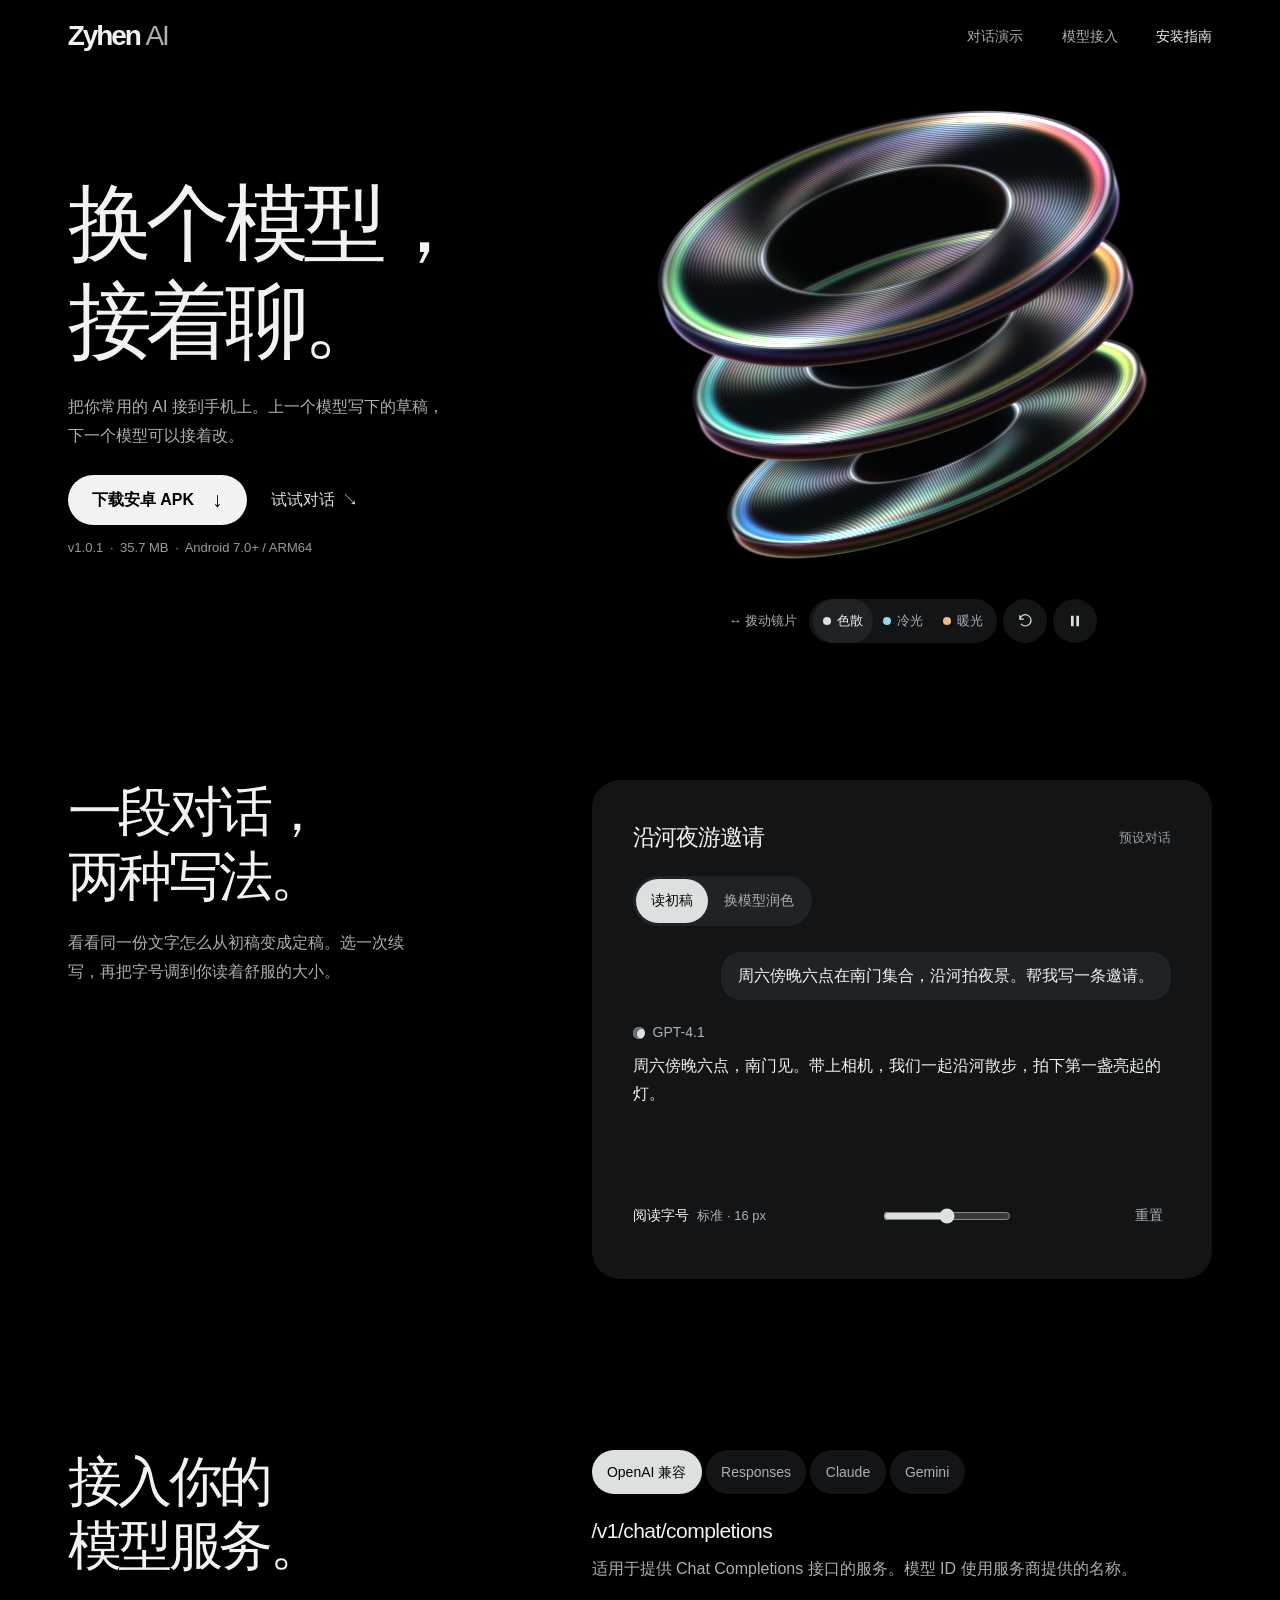
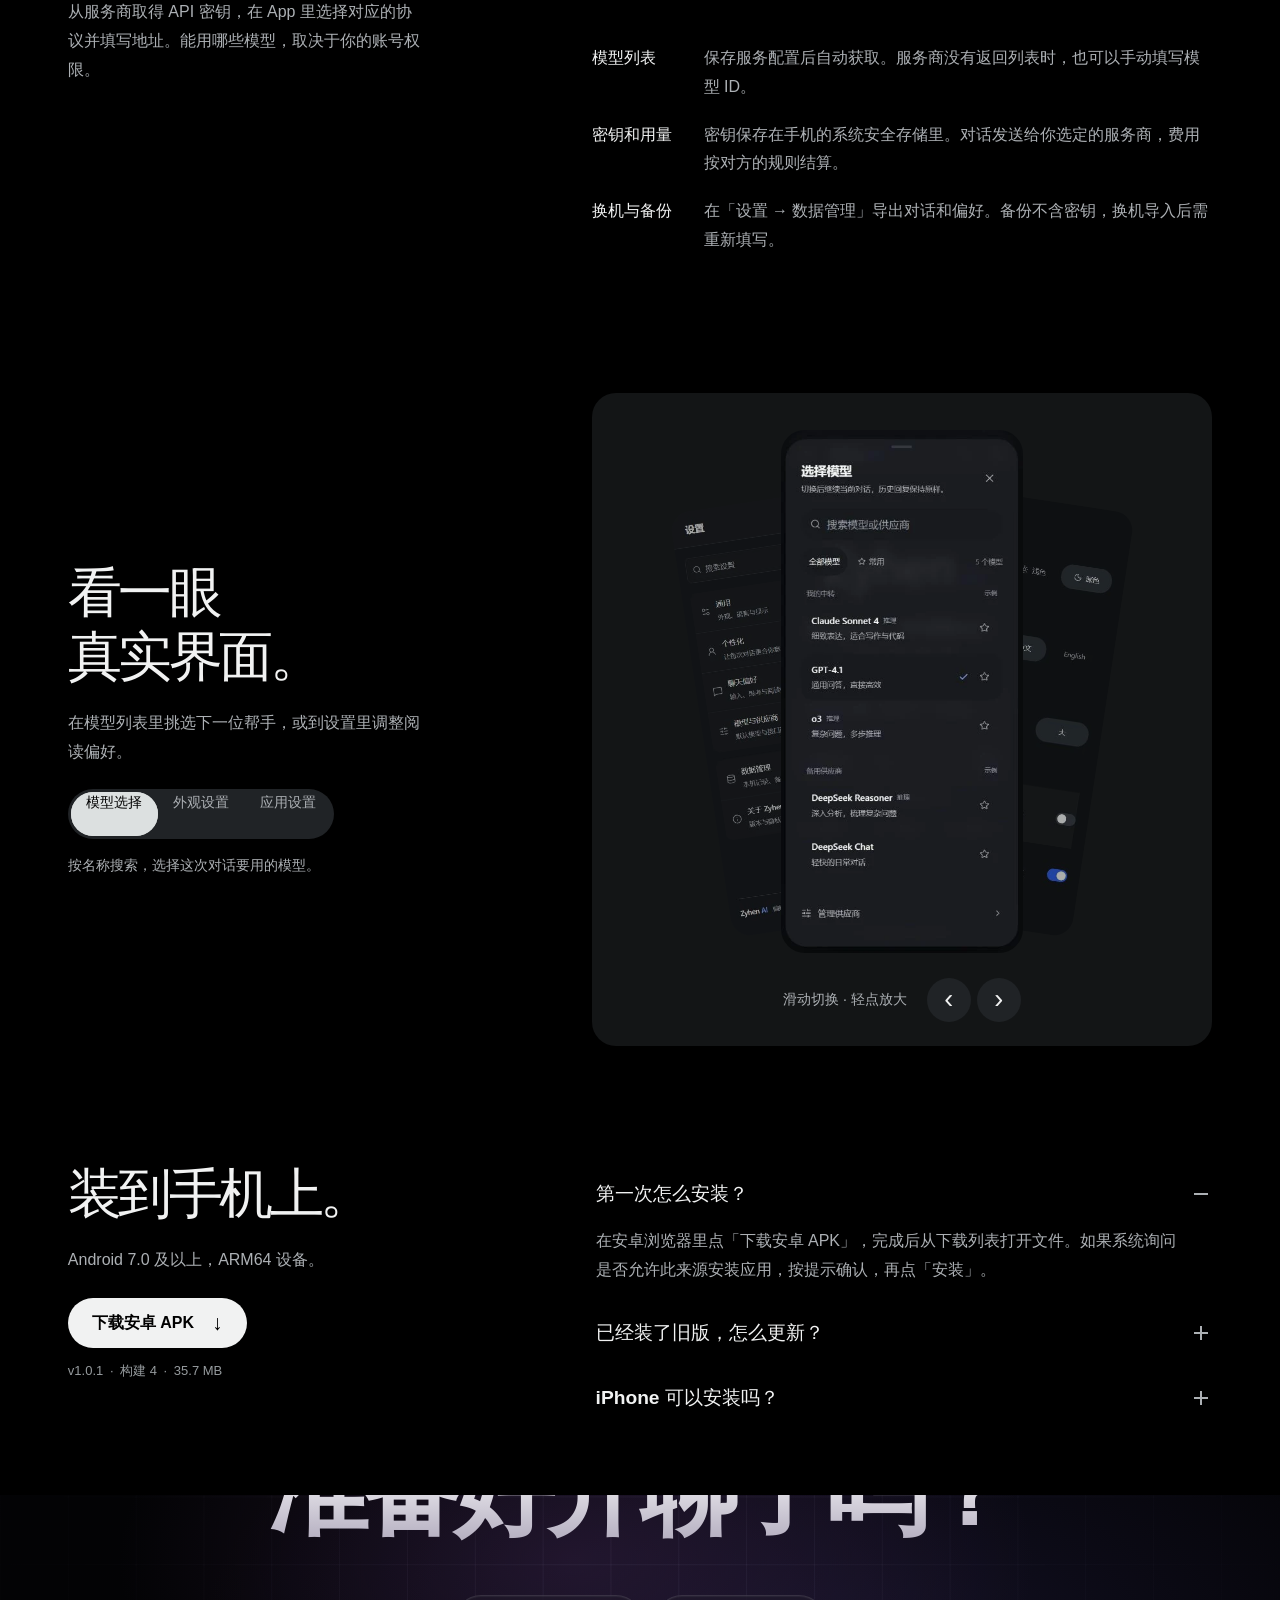
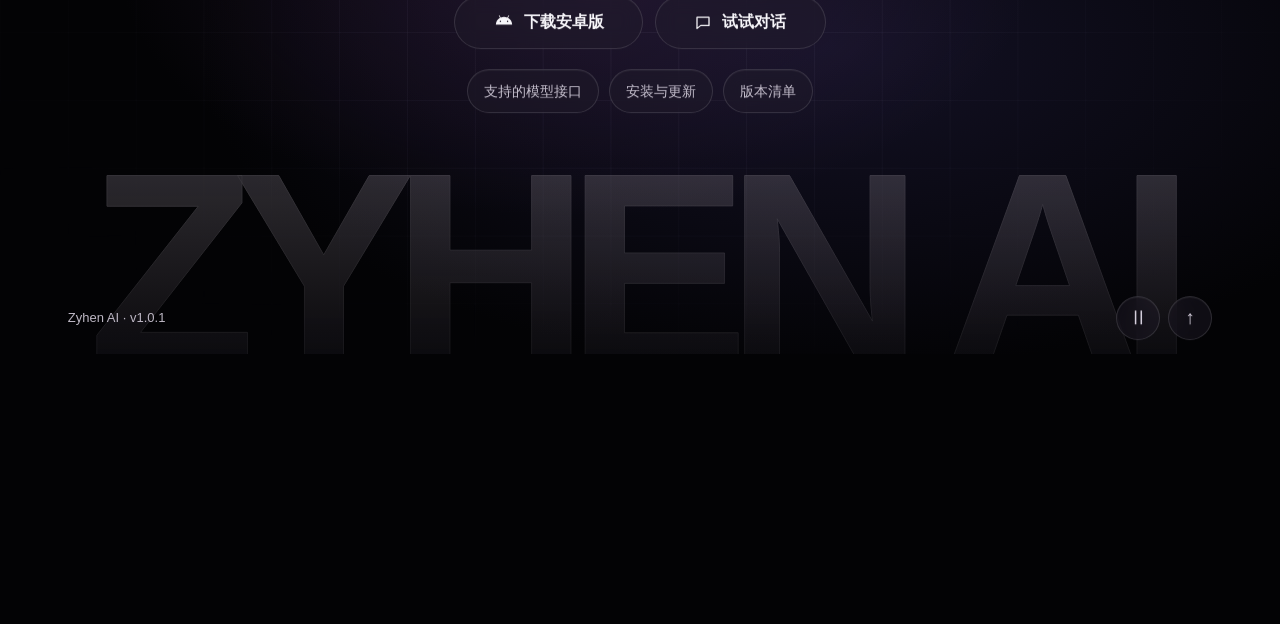
==== commit 20157a51: "Publish Zyhen mobile product site and interactive previews" ====
--- a/index.html
+++ b/index.html
@@ -4,8 +4,8 @@
   <meta charset="utf-8"><meta name="viewport" content="width=device-width,initial-scale=1,viewport-fit=cover">
   <meta name="theme-color" content="#000000"><meta name="description" content="Zyhen AI 是自带密钥的手机 AI 客户端。预览同一段对话如何切换模型，了解支持的接口，下载 Android 安装包。">
   <link  rel="icon" href="media/icon.png"><title>Zyhen AI · 手机 AI 客户端</title>
-  <script type="module" crossorigin src="./assets/index-B7R6xMl6.js"></script>
-  <link rel="stylesheet" crossorigin href="./assets/index-DCow-Tm6.css">
+  <script type="module" crossorigin src="./assets/index-BVlm2Gvv.js"></script>
+  <link rel="stylesheet" crossorigin href="./assets/index-CoqXf8gA.css">
 </head>
 <body id="top">
   <a class="skip" href="#main">跳到正文</a>
@@ -30,6 +30,24 @@
     <section id="preview" class="chapter wrap" aria-labelledby="preview-title"><div class="guide chapter-intro"><h2 id="preview-title">看一眼<br>真实界面。</h2><p>在模型列表里挑选下一位帮手，或到设置里调整阅读偏好。</p><div id="preview-controls"></div></div><div id="preview-screen"><figure class="viewer"><img  src="media/models.webp" alt="应用内的模型选择页" width="375" height="811" loading="lazy"></figure></div></section>
     <section id="install" class="chapter wrap" aria-labelledby="install-title"><div class="chapter-intro"><h2 id="install-title">装到手机上。</h2><p>Android 7.0 及以上，ARM64 设备。</p><a class="download" href="Zyhen-AI-1.0.1-b4-arm64.apk" download>下载安卓 APK <span aria-hidden="true">↓</span></a><small>v1.0.1 <b>·</b> 构建 4 <b>·</b> 35.7 MB</small></div><div id="questions"><details open><summary>第一次怎么安装？</summary><p>用安卓浏览器下载并打开 APK，在系统提示中确认安装。</p></details><details><summary>装过旧版怎么更新？</summary><p>保留旧版，打开新版安装包，选择「更新」。也可以在设置中检查更新。</p></details><details><summary>iPhone 可以安装吗？</summary><p>iOS 暂无公开安装版。</p></details></div></section>
   </main>
-  <footer class="wrap foot"><a class="brand" href="#top">Zyhen<span>AI</span></a><div><a href="latest.json">版本清单</a><a href="#top">回到顶部 ↑</a></div></footer>+  <footer id="footer" class="motion-footer" aria-labelledby="footer-title">
+    <div class="mf-panel">
+      <div class="mf-aurora" aria-hidden="true"></div>
+      <div class="mf-grid" aria-hidden="true"></div>
+      <div class="mf-ribbon" aria-hidden="true"><div class="mf-track">
+        <span>模型切换 <i>✦</i> 流式对话 <i>✦</i> 自带密钥 <i>✦</i> 本机备份 <i>✦</i></span>
+      </div></div>
+      <div class="mf-content">
+        <h2 id="footer-title">准备好开聊了吗？</h2>
+        <div class="mf-actions">
+          <a class="mf-pill" href="Zyhen-AI-1.0.1-b4-arm64.apk" download><span><svg width="20" height="20" aria-hidden="true" viewBox="0 0 24 24" fill="currentColor"><path d="m7.2 6.9-1.5-2.6.86-.5 1.54 2.65a10.5 10.5 0 0 1 7.8 0l1.54-2.65.86.5-1.5 2.6a9.8 9.8 0 0 1 5 8.2H2.2a9.8 9.8 0 0 1 5-8.2ZM7.7 12a.85.85 0 1 0 0-1.7.85.85 0 0 0 0 1.7Zm8.6 0a.85.85 0 1 0 0-1.7.85.85 0 0 0 0 1.7Z"/></svg>下载安卓版</span></a>
+          <a class="mf-pill" href="#reader"><span><svg width="18" height="18" viewBox="0 0 24 24" fill="none" stroke="currentColor" stroke-width="1.7" aria-hidden="true"><path d="M4 5.5h16v11H9l-5 4v-15Z" stroke-linejoin="round"/></svg>试试对话</span></a>
+        </div>
+        <div class="mf-links"><a href="#connect">支持的模型接口</a><a href="#install">安装与更新</a><a href="latest.json">版本清单</a></div>
+      </div>
+      <div class="mf-word" aria-hidden="true">ZYHEN AI</div>
+      <div class="mf-bottom"><span>Zyhen AI · v1.0.1</span><div><button class="mf-toggle" type="button" aria-label="暂停页脚动效" hidden><span aria-hidden="true">Ⅱ</span></button><a class="mf-top" href="#top" aria-label="回到顶部" title="回到顶部">↑</a></div></div>
+    </div>
+  </footer> 
 </body></html>
--- a/assets/index-CoqXf8gA.css
+++ b/assets/index-CoqXf8gA.css
@@ -0,0 +1 @@
+.motion-footer{position:relative;isolation:isolate;overflow:hidden;background:#030305;scroll-margin-top:60px}.mf-panel{position:relative;isolation:isolate;overflow:hidden;background:#030305;min-height:clamp(460px,57vw,760px);display:grid;align-content:center;padding:100px 18px 135px;transform:translate3d(0,var(--curtain-offset,0px),0)}.mf-aurora,.mf-grid,.mf-word,.mf-ribbon{position:absolute;pointer-events:none;-webkit-user-select:none;-moz-user-select:none;user-select:none;z-index:-1}.mf-aurora{top:0;right:0;bottom:0;left:0;background:radial-gradient(ellipse at 45% 46%,#42275266,transparent 46%),radial-gradient(ellipse at 65% 58%,#29244f70,transparent 54%);animation:mf-breathe 9s ease-in-out alternate infinite}.mf-grid{top:0;right:0;bottom:0;left:0;background-image:linear-gradient(to right,#d9d5ff0e 1px,transparent 1px),linear-gradient(to bottom,#d9d5ff0e 1px,transparent 1px);background-size:clamp(42px,5.3vw,78px) clamp(42px,5.3vw,78px);-webkit-mask-image:radial-gradient(ellipse at center,#000 8%,transparent 82%);mask-image:radial-gradient(ellipse at center,#000 8%,transparent 82%)}.mf-ribbon{inset:6% -4% auto;overflow:hidden;padding:12px 0;transform:rotate(-2.4deg);background:#08070bab;border-block:1px solid #ffffff0b}.mf-track{display:flex;width:-moz-max-content;width:max-content;animation:mf-marquee 28s linear infinite}.mf-track span{display:flex;align-items:center;white-space:nowrap;gap:32px;padding-right:32px;font-size:13px;font-weight:600;letter-spacing:.25em;color:#aba7b4}.mf-track i{font-style:normal;color:#9975c6}.mf-track i:nth-of-type(2n){color:#718cc7}.mf-content{position:relative;text-align:center}.mf-content h2{font-size:clamp(39px,7.8vw,112px);line-height:1.2;letter-spacing:-.07em;font-weight:710;margin:0 0 clamp(20px,3.5vw,48px);color:#e4e1e9;background:linear-gradient(#fff 17%,#b3adbf 94%);background-clip:text;-webkit-background-clip:text;-webkit-text-fill-color:transparent}.mf-actions,.mf-links,.mf-bottom,.mf-bottom>div{display:flex;align-items:center;justify-content:center}.mf-actions{gap:12px}.mf-pill{display:inline-flex;min-height:54px;align-items:stretch;color:#f7f6fa;outline-offset:5px}.mf-pill span,.mf-links a,.mf-toggle,.mf-top{background:#221d2c6b;border:1px solid #ffffff21;border-radius:999px;box-shadow:inset 0 1px #ffffff0a;backdrop-filter:blur(10px);-webkit-backdrop-filter:blur(10px)}.mf-pill span{min-height:inherit;gap:10px;padding:0 clamp(20px,3vw,40px);display:inline-flex;align-items:center;justify-content:center;font-size:16px;font-weight:600;transition:background .18s}.mf-pill:hover span,.mf-pill:focus-visible span{background:#373043aa}.mf-pill:active span{scale:.96}.mf-links{gap:10px;margin-top:20px;flex-wrap:wrap}.mf-links a{display:inline-flex;align-items:center;min-height:44px;padding:0 16px;color:#c6c0ce;font-size:14px}.mf-links a:hover{color:#fff;background:#302a37}.mf-word{bottom:-.19em;left:0;width:100%;white-space:nowrap;text-align:center;font:850 clamp(56px,21.3vw,400px)/1 Arial,sans-serif;letter-spacing:-.082em;padding-right:.07em;color:transparent;background:linear-gradient(180deg,#79737d66,#50495438 64%,#08080c 90%);background-clip:text;-webkit-background-clip:text;-webkit-text-stroke:1px #ffffff0d}.mf-bottom{position:absolute;inset:auto var(--gutter) max(14px,env(safe-area-inset-bottom));justify-content:space-between;gap:10px;color:#bdb7c4;font-size:13px}.mf-bottom>div{gap:8px}.mf-top,.mf-toggle{color:#d4cedc;display:grid;place-items:center;width:44px;height:44px;font-size:19px}.mf-toggle[hidden]{display:none}.motion-footer:not([data-visible]) .mf-aurora,.motion-footer:not([data-visible]) .mf-track,.motion-footer[data-paused] .mf-aurora,.motion-footer[data-paused] .mf-track{animation-play-state:paused}@keyframes mf-marquee{to{transform:translate(-50%)}}@keyframes mf-breathe{to{transform:translate(3%,-1%) scale(1.12);opacity:.77}}@media(max-width:640px){.mf-panel{min-height:clamp(420px,63svh,500px);padding:95px 14px 115px}.mf-actions{gap:9px}.mf-pill{min-height:50px}.mf-pill span{padding:0 18px}.mf-links{gap:5px;margin-top:15px}.mf-links a{padding:0 10px;font-size:13px}}@media(prefers-reduced-motion:reduce){.mf-panel{transform:none}.mf-aurora,.mf-track{animation:none}.mf-toggle{display:none}}@media(forced-colors:active){.mf-content h2{-webkit-text-fill-color:CanvasText}}*,:before,:after{--tw-border-spacing-x: 0;--tw-border-spacing-y: 0;--tw-translate-x: 0;--tw-translate-y: 0;--tw-rotate: 0;--tw-skew-x: 0;--tw-skew-y: 0;--tw-scale-x: 1;--tw-scale-y: 1;--tw-pan-x: ;--tw-pan-y: ;--tw-pinch-zoom: ;--tw-scroll-snap-strictness: proximity;--tw-gradient-from-position: ;--tw-gradient-via-position: ;--tw-gradient-to-position: ;--tw-ordinal: ;--tw-slashed-zero: ;--tw-numeric-figure: ;--tw-numeric-spacing: ;--tw-numeric-fraction: ;--tw-ring-inset: ;--tw-ring-offset-width: 0px;--tw-ring-offset-color: #fff;--tw-ring-color: rgb(59 130 246 / .5);--tw-ring-offset-shadow: 0 0 #0000;--tw-ring-shadow: 0 0 #0000;--tw-shadow: 0 0 #0000;--tw-shadow-colored: 0 0 #0000;--tw-blur: ;--tw-brightness: ;--tw-contrast: ;--tw-grayscale: ;--tw-hue-rotate: ;--tw-invert: ;--tw-saturate: ;--tw-sepia: ;--tw-drop-shadow: ;--tw-backdrop-blur: ;--tw-backdrop-brightness: ;--tw-backdrop-contrast: ;--tw-backdrop-grayscale: ;--tw-backdrop-hue-rotate: ;--tw-backdrop-invert: ;--tw-backdrop-opacity: ;--tw-backdrop-saturate: ;--tw-backdrop-sepia: ;--tw-contain-size: ;--tw-contain-layout: ;--tw-contain-paint: ;--tw-contain-style: }::backdrop{--tw-border-spacing-x: 0;--tw-border-spacing-y: 0;--tw-translate-x: 0;--tw-translate-y: 0;--tw-rotate: 0;--tw-skew-x: 0;--tw-skew-y: 0;--tw-scale-x: 1;--tw-scale-y: 1;--tw-pan-x: ;--tw-pan-y: ;--tw-pinch-zoom: ;--tw-scroll-snap-strictness: proximity;--tw-gradient-from-position: ;--tw-gradient-via-position: ;--tw-gradient-to-position: ;--tw-ordinal: ;--tw-slashed-zero: ;--tw-numeric-figure: ;--tw-numeric-spacing: ;--tw-numeric-fraction: ;--tw-ring-inset: ;--tw-ring-offset-width: 0px;--tw-ring-offset-color: #fff;--tw-ring-color: rgb(59 130 246 / .5);--tw-ring-offset-shadow: 0 0 #0000;--tw-ring-shadow: 0 0 #0000;--tw-shadow: 0 0 #0000;--tw-shadow-colored: 0 0 #0000;--tw-blur: ;--tw-brightness: ;--tw-contrast: ;--tw-grayscale: ;--tw-hue-rotate: ;--tw-invert: ;--tw-saturate: ;--tw-sepia: ;--tw-drop-shadow: ;--tw-backdrop-blur: ;--tw-backdrop-brightness: ;--tw-backdrop-contrast: ;--tw-backdrop-grayscale: ;--tw-backdrop-hue-rotate: ;--tw-backdrop-invert: ;--tw-backdrop-opacity: ;--tw-backdrop-saturate: ;--tw-backdrop-sepia: ;--tw-contain-size: ;--tw-contain-layout: ;--tw-contain-paint: ;--tw-contain-style: }*,:before,:after{box-sizing:border-box;border-width:0;border-style:solid;border-color:#e5e7eb}:before,:after{--tw-content: ""}html,:host{line-height:1.5;-webkit-text-size-adjust:100%;-moz-tab-size:4;-o-tab-size:4;tab-size:4;font-family:ui-sans-serif,system-ui,sans-serif,"Apple Color Emoji","Segoe UI Emoji",Segoe UI Symbol,"Noto Color Emoji";font-feature-settings:normal;font-variation-settings:normal;-webkit-tap-highlight-color:transparent}body{margin:0;line-height:inherit}hr{height:0;color:inherit;border-top-width:1px}abbr:where([title]){-webkit-text-decoration:underline dotted;text-decoration:underline dotted}h1,h2,h3,h4,h5,h6{font-size:inherit;font-weight:inherit}a{color:inherit;text-decoration:inherit}b,strong{font-weight:bolder}code,kbd,samp,pre{font-family:ui-monospace,SFMono-Regular,Menlo,Monaco,Consolas,Liberation Mono,Courier New,monospace;font-feature-settings:normal;font-variation-settings:normal;font-size:1em}small{font-size:80%}sub,sup{font-size:75%;line-height:0;position:relative;vertical-align:baseline}sub{bottom:-.25em}sup{top:-.5em}table{text-indent:0;border-color:inherit;border-collapse:collapse}button,input,optgroup,select,textarea{font-family:inherit;font-feature-settings:inherit;font-variation-settings:inherit;font-size:100%;font-weight:inherit;line-height:inherit;letter-spacing:inherit;color:inherit;margin:0;padding:0}button,select{text-transform:none}button,input:where([type=button]),input:where([type=reset]),input:where([type=submit]){-webkit-appearance:button;background-color:transparent;background-image:none}:-moz-focusring{outline:auto}:-moz-ui-invalid{box-shadow:none}progress{vertical-align:baseline}::-webkit-inner-spin-button,::-webkit-outer-spin-button{height:auto}[type=search]{-webkit-appearance:textfield;outline-offset:-2px}::-webkit-search-decoration{-webkit-appearance:none}::-webkit-file-upload-button{-webkit-appearance:button;font:inherit}summary{display:list-item}blockquote,dl,dd,h1,h2,h3,h4,h5,h6,hr,figure,p,pre{margin:0}fieldset{margin:0;padding:0}legend{padding:0}ol,ul,menu{list-style:none;margin:0;padding:0}dialog{padding:0}textarea{resize:vertical}input::-moz-placeholder,textarea::-moz-placeholder{opacity:1;color:#9ca3af}input::placeholder,textarea::placeholder{opacity:1;color:#9ca3af}button,[role=button]{cursor:pointer}:disabled{cursor:default}img,svg,video,canvas,audio,iframe,embed,object{display:block;vertical-align:middle}img,video{max-width:100%;height:auto}[hidden]:where(:not([hidden=until-found])){display:none}:root{--background: 0 0% 100%;--foreground: 240 10% 3.9%;--card: 0 0% 100%;--card-foreground: var(--foreground);--primary: 240 5.9% 10%;--primary-foreground: 0 0% 98%;--secondary: 240 4.8% 95.9%;--secondary-foreground: var(--primary);--accent: var(--secondary);--accent-foreground: var(--primary);--muted-foreground: 240 3.8% 46.1%;--destructive: 0 84.2% 60.2%;--destructive-foreground: 0 0% 98%;--border: 240 5.9% 90%;--input: var(--border);--ring: 240 10% 3.9%;--radius: .5rem}*{--tw-border-opacity: 1;border-color:hsl(var(--border) / var(--tw-border-opacity, 1))}body{--tw-bg-opacity: 1;background-color:hsl(var(--background) / var(--tw-bg-opacity, 1));--tw-text-opacity: 1;color:hsl(var(--foreground) / var(--tw-text-opacity, 1))}#root{isolation:isolate}.container{width:100%}@media(min-width:640px){.container{max-width:640px}}@media(min-width:768px){.container{max-width:768px}}@media(min-width:1024px){.container{max-width:1024px}}@media(min-width:1280px){.container{max-width:1280px}}@media(min-width:1536px){.container{max-width:1536px}}.visible{visibility:visible}.fixed{position:fixed}.absolute{position:absolute}.relative{position:relative}.inset-0{top:0;right:0;bottom:0;left:0}.z-10{z-index:10}.mx-auto{margin-left:auto;margin-right:auto}.flex{display:flex}.inline-flex{display:inline-flex}.grid{display:grid}.hidden{display:none}.h-10{height:2.5rem}.h-11{height:2.75rem}.h-9{height:2.25rem}.min-h-screen{min-height:100vh}.w-10{width:2.5rem}.max-w-3xl{max-width:48rem}.max-w-7xl{max-width:80rem}.transform{transform:translate(var(--tw-translate-x),var(--tw-translate-y)) rotate(var(--tw-rotate)) skew(var(--tw-skew-x)) skewY(var(--tw-skew-y)) scaleX(var(--tw-scale-x)) scaleY(var(--tw-scale-y))}.grid-cols-1{grid-template-columns:repeat(1,minmax(0,1fr))}.flex-col{flex-direction:column}.items-center{align-items:center}.justify-center{justify-content:center}.gap-4{gap:1rem}.gap-6{gap:1.5rem}.space-y-1\.5>:not([hidden])~:not([hidden]){--tw-space-y-reverse: 0;margin-top:calc(.375rem * calc(1 - var(--tw-space-y-reverse)));margin-bottom:calc(.375rem * var(--tw-space-y-reverse))}.space-y-6>:not([hidden])~:not([hidden]){--tw-space-y-reverse: 0;margin-top:calc(1.5rem * calc(1 - var(--tw-space-y-reverse)));margin-bottom:calc(1.5rem * var(--tw-space-y-reverse))}.space-y-8>:not([hidden])~:not([hidden]){--tw-space-y-reverse: 0;margin-top:calc(2rem * calc(1 - var(--tw-space-y-reverse)));margin-bottom:calc(2rem * var(--tw-space-y-reverse))}.overflow-hidden{overflow:hidden}.whitespace-nowrap{white-space:nowrap}.rounded-full{border-radius:9999px}.rounded-lg{border-radius:var(--radius)}.rounded-md{border-radius:calc(var(--radius) - 2px)}.border{border-width:1px}.border-foreground\/20{border-color:hsl(var(--foreground) / .2)}.border-foreground\/30{border-color:hsl(var(--foreground) / .3)}.border-input{--tw-border-opacity: 1;border-color:hsl(var(--input) / var(--tw-border-opacity, 1))}.border-transparent{border-color:transparent}.bg-background{--tw-bg-opacity: 1;background-color:hsl(var(--background) / var(--tw-bg-opacity, 1))}.bg-card{--tw-bg-opacity: 1;background-color:hsl(var(--card) / var(--tw-bg-opacity, 1))}.bg-destructive{--tw-bg-opacity: 1;background-color:hsl(var(--destructive) / var(--tw-bg-opacity, 1))}.bg-foreground{--tw-bg-opacity: 1;background-color:hsl(var(--foreground) / var(--tw-bg-opacity, 1))}.bg-foreground\/10{background-color:hsl(var(--foreground) / .1)}.bg-primary{--tw-bg-opacity: 1;background-color:hsl(var(--primary) / var(--tw-bg-opacity, 1))}.bg-secondary{--tw-bg-opacity: 1;background-color:hsl(var(--secondary) / var(--tw-bg-opacity, 1))}.p-6{padding:1.5rem}.p-8{padding:2rem}.px-2\.5{padding-left:.625rem;padding-right:.625rem}.px-3{padding-left:.75rem;padding-right:.75rem}.px-4{padding-left:1rem;padding-right:1rem}.px-6{padding-left:1.5rem;padding-right:1.5rem}.px-8{padding-left:2rem;padding-right:2rem}.py-0\.5{padding-top:.125rem;padding-bottom:.125rem}.py-2{padding-top:.5rem;padding-bottom:.5rem}.py-6{padding-top:1.5rem;padding-bottom:1.5rem}.pt-0{padding-top:0}.pt-12{padding-top:3rem}.text-center{text-align:center}.text-2xl{font-size:1.5rem;line-height:2rem}.text-5xl{font-size:3rem;line-height:1}.text-lg{font-size:1.125rem;line-height:1.75rem}.text-sm{font-size:.875rem;line-height:1.25rem}.text-xl{font-size:1.25rem;line-height:1.75rem}.text-xs{font-size:.75rem;line-height:1rem}.font-bold{font-weight:700}.font-medium{font-weight:500}.font-semibold{font-weight:600}.leading-none{line-height:1}.leading-relaxed{line-height:1.625}.leading-tight{line-height:1.25}.tracking-tight{letter-spacing:-.025em}.text-background{--tw-text-opacity: 1;color:hsl(var(--background) / var(--tw-text-opacity, 1))}.text-card-foreground{--tw-text-opacity: 1;color:hsl(var(--card-foreground) / var(--tw-text-opacity, 1))}.text-destructive-foreground{--tw-text-opacity: 1;color:hsl(var(--destructive-foreground) / var(--tw-text-opacity, 1))}.text-foreground{--tw-text-opacity: 1;color:hsl(var(--foreground) / var(--tw-text-opacity, 1))}.text-foreground\/90{color:hsl(var(--foreground) / .9)}.text-muted-foreground{--tw-text-opacity: 1;color:hsl(var(--muted-foreground) / var(--tw-text-opacity, 1))}.text-primary{--tw-text-opacity: 1;color:hsl(var(--primary) / var(--tw-text-opacity, 1))}.text-primary-foreground{--tw-text-opacity: 1;color:hsl(var(--primary-foreground) / var(--tw-text-opacity, 1))}.text-secondary-foreground{--tw-text-opacity: 1;color:hsl(var(--secondary-foreground) / var(--tw-text-opacity, 1))}.underline-offset-4{text-underline-offset:4px}.shadow-2xl{--tw-shadow: 0 25px 50px -12px rgb(0 0 0 / .25);--tw-shadow-colored: 0 25px 50px -12px var(--tw-shadow-color);box-shadow:var(--tw-ring-offset-shadow, 0 0 #0000),var(--tw-ring-shadow, 0 0 #0000),var(--tw-shadow)}.shadow-sm{--tw-shadow: 0 1px 2px 0 rgb(0 0 0 / .05);--tw-shadow-colored: 0 1px 2px 0 var(--tw-shadow-color);box-shadow:var(--tw-ring-offset-shadow, 0 0 #0000),var(--tw-ring-shadow, 0 0 #0000),var(--tw-shadow)}.outline{outline-style:solid}.ring-offset-background{--tw-ring-offset-color: hsl(var(--background) / 1)}.backdrop-blur-md{--tw-backdrop-blur: blur(12px);-webkit-backdrop-filter:var(--tw-backdrop-blur) var(--tw-backdrop-brightness) var(--tw-backdrop-contrast) var(--tw-backdrop-grayscale) var(--tw-backdrop-hue-rotate) var(--tw-backdrop-invert) var(--tw-backdrop-opacity) var(--tw-backdrop-saturate) var(--tw-backdrop-sepia);backdrop-filter:var(--tw-backdrop-blur) var(--tw-backdrop-brightness) var(--tw-backdrop-contrast) var(--tw-backdrop-grayscale) var(--tw-backdrop-hue-rotate) var(--tw-backdrop-invert) var(--tw-backdrop-opacity) var(--tw-backdrop-saturate) var(--tw-backdrop-sepia)}.backdrop-blur-sm{--tw-backdrop-blur: blur(4px);-webkit-backdrop-filter:var(--tw-backdrop-blur) var(--tw-backdrop-brightness) var(--tw-backdrop-contrast) var(--tw-backdrop-grayscale) var(--tw-backdrop-hue-rotate) var(--tw-backdrop-invert) var(--tw-backdrop-opacity) var(--tw-backdrop-saturate) var(--tw-backdrop-sepia);backdrop-filter:var(--tw-backdrop-blur) var(--tw-backdrop-brightness) var(--tw-backdrop-contrast) var(--tw-backdrop-grayscale) var(--tw-backdrop-hue-rotate) var(--tw-backdrop-invert) var(--tw-backdrop-opacity) var(--tw-backdrop-saturate) var(--tw-backdrop-sepia)}.transition{transition-property:color,background-color,border-color,text-decoration-color,fill,stroke,opacity,box-shadow,transform,filter,backdrop-filter;transition-timing-function:cubic-bezier(.4,0,.2,1);transition-duration:.15s}.transition-all{transition-property:all;transition-timing-function:cubic-bezier(.4,0,.2,1);transition-duration:.15s}.transition-colors{transition-property:color,background-color,border-color,text-decoration-color,fill,stroke;transition-timing-function:cubic-bezier(.4,0,.2,1);transition-duration:.15s}.duration-300{transition-duration:.3s}.hover\:border-foreground\/50:hover{border-color:hsl(var(--foreground) / .5)}.hover\:bg-accent:hover{--tw-bg-opacity: 1;background-color:hsl(var(--accent) / var(--tw-bg-opacity, 1))}.hover\:bg-destructive\/80:hover{background-color:hsl(var(--destructive) / .8)}.hover\:bg-destructive\/90:hover{background-color:hsl(var(--destructive) / .9)}.hover\:bg-foreground\/10:hover{background-color:hsl(var(--foreground) / .1)}.hover\:bg-foreground\/20:hover{background-color:hsl(var(--foreground) / .2)}.hover\:bg-foreground\/90:hover{background-color:hsl(var(--foreground) / .9)}.hover\:bg-primary\/80:hover{background-color:hsl(var(--primary) / .8)}.hover\:bg-primary\/90:hover{background-color:hsl(var(--primary) / .9)}.hover\:bg-secondary\/80:hover{background-color:hsl(var(--secondary) / .8)}.hover\:text-accent-foreground:hover{--tw-text-opacity: 1;color:hsl(var(--accent-foreground) / var(--tw-text-opacity, 1))}.hover\:underline:hover{text-decoration-line:underline}.focus\:outline-none:focus{outline:2px solid transparent;outline-offset:2px}.focus\:ring-2:focus{--tw-ring-offset-shadow: var(--tw-ring-inset) 0 0 0 var(--tw-ring-offset-width) var(--tw-ring-offset-color);--tw-ring-shadow: var(--tw-ring-inset) 0 0 0 calc(2px + var(--tw-ring-offset-width)) var(--tw-ring-color);box-shadow:var(--tw-ring-offset-shadow),var(--tw-ring-shadow),var(--tw-shadow, 0 0 #0000)}.focus\:ring-ring:focus{--tw-ring-opacity: 1;--tw-ring-color: hsl(var(--ring) / var(--tw-ring-opacity, 1))}.focus\:ring-offset-2:focus{--tw-ring-offset-width: 2px}.focus-visible\:outline-none:focus-visible{outline:2px solid transparent;outline-offset:2px}.focus-visible\:ring-2:focus-visible{--tw-ring-offset-shadow: var(--tw-ring-inset) 0 0 0 var(--tw-ring-offset-width) var(--tw-ring-offset-color);--tw-ring-shadow: var(--tw-ring-inset) 0 0 0 calc(2px + var(--tw-ring-offset-width)) var(--tw-ring-color);box-shadow:var(--tw-ring-offset-shadow),var(--tw-ring-shadow),var(--tw-shadow, 0 0 #0000)}.focus-visible\:ring-ring:focus-visible{--tw-ring-opacity: 1;--tw-ring-color: hsl(var(--ring) / var(--tw-ring-opacity, 1))}.focus-visible\:ring-offset-2:focus-visible{--tw-ring-offset-width: 2px}.disabled\:pointer-events-none:disabled{pointer-events:none}.disabled\:opacity-50:disabled{opacity:.5}@media(min-width:640px){.sm\:flex-row{flex-direction:row}.sm\:text-2xl{font-size:1.5rem;line-height:2rem}.sm\:text-6xl{font-size:3.75rem;line-height:1}}@media(min-width:768px){.md\:grid-cols-3{grid-template-columns:repeat(3,minmax(0,1fr))}}@media(min-width:1024px){.lg\:px-8{padding-left:2rem;padding-right:2rem}.lg\:text-7xl{font-size:4.5rem;line-height:1}}@media(min-width:1280px){.xl\:text-8xl{font-size:6rem;line-height:1}}.deck{display:block;width:100%;min-width:0}.deck-stage{display:grid;justify-items:center;position:relative;isolation:isolate;width:100%;overflow:hidden;padding:13px 0 20px;-moz-user-select:none;user-select:none;-webkit-user-select:none;touch-action:pan-y pinch-zoom;cursor:grab}.deck-stage:active{cursor:grabbing}.deck-stack{display:grid;width:min(57%,242px);aspect-ratio:375 / 811}.viewer .deck-leaf{grid-area:1 / 1;width:100%;height:100%;-o-object-fit:cover;object-fit:cover;pointer-events:none;background-color:#111319}.viewer .deck-tools{display:flex;align-items:center;justify-content:space-between;gap:8px;width:100%;padding:5px clamp(6px,2vw,24px) 0;font-size:14px;color:#d7dfed}.deck-arrows,.loupe-tools{display:flex;align-items:center;gap:6px}.deck-arrows button,.loupe button{display:grid;place-items:center;min-width:44px;height:44px;padding:0;border-radius:99px;background:#354054;color:#fff;line-height:1;cursor:pointer;font-size:27px;font-family:inherit;transition:transform .14s,background .18s}.deck-arrows button:active,.loupe button:active{transform:scale(.94)}@media(hover:hover){.deck-arrows button:hover,.loupe button:hover{background:#43516c}}.loupe:not([open]){display:none}.loupe{position:fixed;top:0;right:0;bottom:0;left:0;margin:auto;padding:0;width:min(94vw,640px);height:min(94vh,1000px);height:min(94dvh,1000px);max-height:none;max-width:none;background:#151b25;color:#f4f6fb;border-radius:24px}.loupe::backdrop{background:#06090fd6}.loupe-body{display:grid;grid-template-rows:auto minmax(0,1fr) auto;gap:14px;height:100%;padding:15px clamp(12px,3vw,24px)}.loupe header,.loupe-tools{display:flex;justify-content:space-between;align-items:center}.loupe h2{font-size:21px;letter-spacing:-.035em}.loupe-view{overflow:auto;overscroll-behavior:contain;min-height:0}.loupe-view img{width:100%;height:100%;-o-object-fit:contain;object-fit:contain;margin:auto}.loupe-view[data-zoomed=true] img{width:max(100%,490px);max-width:none;height:auto}.loupe-tools{justify-content:center;gap:14px}.loupe-tools button[aria-pressed]{padding:0 24px;font-size:15px}:root{--paper:#000;--ink:#f1f2f2;--sub:#acb0b4;--soft:#969b9e;--surface:#121416;--control:#202326;--silver:#dce0e0;--gutter:clamp(20px,5.3vw,86px);--ease:cubic-bezier(.23,1,.32,1);color-scheme:dark;background:var(--paper);color:var(--ink);scroll-behavior:smooth;-webkit-text-size-adjust:100%;font-family:Inter,-apple-system,BlinkMacSystemFont,Segoe UI,PingFang SC,Microsoft YaHei,sans-serif}body{margin:0;background:var(--paper);color:var(--ink)}body,button,input{font-family:inherit}h1,h2,h3,p,figure,dl,dd{margin:0}button,a,summary,input{-webkit-tap-highlight-color:transparent}button,summary{cursor:pointer}a{text-decoration:none}:focus-visible{outline:2px solid var(--silver);outline-offset:3px}.wrap{width:min(calc(100% - 2 * var(--gutter)),1260px);margin-inline:auto}.skip{position:fixed;z-index:20;top:8px;left:12px;padding:10px 16px;background:var(--silver);color:var(--paper);transform:translateY(-160%)}.skip:focus{transform:none}.mast{background:#000000d6;position:sticky;top:0;z-index:30;backdrop-filter:blur(18px);-webkit-backdrop-filter:blur(18px)}.mast-inner,.foot,.foot div,nav,.actions,.brand,.light-bar,.light-choices{display:flex;align-items:center}.mast-inner,.foot{justify-content:space-between;min-height:72px}.brand{gap:.2em;color:var(--ink);font:650 28px/1 Segoe UI,Inter,sans-serif;letter-spacing:-.075em}.brand span{font-weight:330;color:var(--sub)}nav,.foot div{gap:clamp(14px,3vw,44px)}nav a,.foot div a,.quiet{display:inline-flex;align-items:center;min-height:44px;font-size:14px;font-weight:500;color:var(--sub);transition:color .16s}nav a:hover,.foot a:hover,.quiet:hover{color:var(--ink)}.nav-download{color:var(--ink)}.hero{display:grid;grid-template-columns:.98fr 1.12fr;gap:2%;align-items:center;min-height:clamp(540px,44vw,670px);padding:20px 0 52px}.intro,.optics,.chapter>*{min-width:0}h1,h2{text-wrap:balance;letter-spacing:-.065em;font-weight:580}h1{font-size:clamp(56px,6.6vw,101px);line-height:1.12}.title-line,.title-line span{display:block}.title-line{overflow:hidden;padding:.04em .12em .09em 0;margin:-.04em -.12em -.09em 0}.intro p,.chapter-intro>p{font-size:clamp(16px,1.23vw,19px);line-height:1.8;color:var(--sub);max-width:24em}.intro p{margin:24px 0}.actions{gap:24px}.download{display:inline-flex;align-items:center;justify-content:center;gap:18px;min-height:50px;border-radius:999px;background:var(--ink);color:var(--paper);font-weight:650;padding:0 24px;transition:transform .2s var(--ease),background .15s}.download span{font:500 21px/1 Segoe UI,sans-serif}.download:hover{transform:translateY(-2px);background:#fff}.download:active{transform:scale(.98)}.quiet{gap:7px;font-size:16px;color:var(--silver)}.quiet span{transition:transform .2s}.quiet:hover span{transform:translate(2px,2px)}small{display:block;margin-top:13px;color:var(--soft);font-size:13px;line-height:1.6;font-variant-numeric:tabular-nums}small b{font-weight:400;padding:0 3px}.optics{display:grid;justify-items:center;align-content:center}.lens-stage{position:relative;width:100%;max-height:560px;aspect-ratio:1.19;touch-action:pan-y pinch-zoom;cursor:grab;-moz-user-select:none;user-select:none;-webkit-user-select:none}.lens-stage:active{cursor:grabbing}.lens-stage img,.live-optic{position:absolute;height:100%;width:100%;top:0;right:0;bottom:0;left:0;-o-object-fit:contain;object-fit:contain;pointer-events:none}.light-bar{justify-content:center;flex-wrap:wrap;margin-top:4px;gap:6px;color:var(--sub);font-size:13px}.light-choices{gap:0;padding:0 4px;background:var(--surface);border-radius:999px}.light-choices button,.optic-aux{height:44px;display:inline-flex;align-items:center;justify-content:center;gap:6px;padding:0 10px;color:var(--sub);font-size:13px;border-radius:999px}.light-choices button[aria-pressed=true]{color:var(--ink);background:var(--control)}.drag-hint{margin-right:6px}.swatch{display:inline-block;width:8px;height:8px;border-radius:50%;background:var(--silver)}.ice{background:#95d5e8}.amber{background:#ecbc85}.optic-aux{width:44px;background:var(--surface);color:var(--silver);font-size:17px}.chapter{display:grid;grid-template-columns:.84fr 1.16fr;align-items:start;gap:6.5%;padding-block:clamp(56px,6.7vw,104px);scroll-margin-top:58px}h2{font-size:clamp(36px,4.25vw,66px);line-height:1.18}.chapter-intro>p{max-width:22em;margin:20px 0 0}.reader{background:var(--surface);border-radius:28px;padding:clamp(22px,3.2vw,46px)}.sample-head{display:flex;align-items:center;justify-content:space-between;gap:15px}h3{font-size:clamp(21px,1.8vw,28px);font-weight:570;letter-spacing:-.045em;line-height:1.4}.sample-status{color:var(--soft);font-size:13px;white-space:nowrap}.draft-switch,.screen-tabs{display:inline-flex;padding:3px;background:var(--control);border-radius:999px;margin-top:22px}.draft-switch button,.protocol-switch button,.screen-tabs button{min-height:44px;border-radius:999px;padding:0 clamp(10px,1.2vw,18px);color:var(--sub);font-size:14px;white-space:nowrap;transition:color .16s,background .16s}.draft-switch button[aria-pressed=true],.screen-tabs button[aria-selected=true],.protocol-switch button[aria-pressed=true],.tab-surface{background:var(--silver);color:var(--paper)}.tab-surface{border-radius:inherit}.transcript{margin-block:26px;line-height:1.8;min-height:13.5em}.prompt{width:-moz-fit-content;width:fit-content;max-width:86%;margin-left:auto;padding:10px 17px;background:var(--control);border-radius:20px}.answer-by{display:flex;gap:8px;align-items:center;font-size:14px;color:var(--sub);margin:20px 0 6px}.answer-by i{width:12px;height:12px;border-radius:100%;background:var(--silver);display:block;box-shadow:inset 3px 1px 0 1px #696e72}.reply{max-width:34em}.original{margin-bottom:8px;color:var(--sub);font-size:.92em}.original summary{line-height:44px}.original p{margin-bottom:12px}.read-controls{display:flex;gap:14px;align-items:center;justify-content:space-between;flex-wrap:wrap}.read-controls label{font-size:14px;font-weight:550;white-space:nowrap}.read-controls output{margin-left:5px;color:var(--sub);font-size:13px;font-weight:400}.read-controls input{width:clamp(74px,10vw,145px);min-height:44px;accent-color:var(--silver);cursor:pointer}.read-controls button{min-height:44px;min-width:44px;color:var(--sub);font-size:14px}.protocol-switch{display:flex;flex-wrap:wrap;gap:4px}.protocol-switch button{background:var(--surface)}.proto-output{min-height:134px;padding:22px 0 6px}.proto-output code{display:block;font:520 clamp(17px,1.65vw,25px)/1.45 Inter,"Segoe UI",sans-serif;color:var(--ink);letter-spacing:-.028em;overflow-wrap:anywhere}.proto-output p,.facts dd,#questions p{margin-top:8px;color:var(--sub);line-height:1.8;font-size:16px}.facts{display:grid;gap:19px;margin-top:16px}.facts>div{display:grid;grid-template-columns:6em 1fr;gap:16px}.facts dt{font-weight:550;line-height:1.8}.facts dd{margin:0}.gallery-note{margin-top:14px;color:var(--sub);font-size:14px;line-height:1.8}#preview-screen{width:100%;padding:0 2%}.viewer:not(.deck){display:grid;place-items:center}.viewer:not(.deck) img{width:min(60%,242px)}.viewer .deck-leaf{border-radius:24px}.viewer .deck-tools{color:var(--sub);justify-content:center;gap:20px}.deck-arrows button,.loupe button{background:var(--control);color:var(--ink)}.deck-arrows button:hover,.loupe button:hover{background:#373a3d}.loupe{background:var(--surface);color:var(--ink)}.loupe::backdrop{background:#000000d9;-webkit-backdrop-filter:blur(12px);backdrop-filter:blur(12px)}#install .download{margin-top:23px}.answer-trigger,#questions summary{width:100%;display:flex;justify-content:space-between;align-items:center;gap:16px;min-height:65px;text-align:left;padding:14px 4px;font-weight:550;font-size:clamp(17px,1.5vw,22px)}.answer-trigger i{position:relative;width:14px;height:14px;flex:none}.answer-trigger i:before,.answer-trigger i:after{content:"";position:absolute;top:6px;left:0;width:14px;height:2px;background:var(--sub)}.answer-trigger i:after{transform:rotate(90deg);transition:transform .18s}.answer-trigger[aria-expanded=true] i:after{transform:none}#questions p{margin:0;padding:0 24px 16px 4px}#questions p a{color:var(--ink);text-decoration:underline;text-underline-offset:3px}.foot{min-height:110px}@media(prefers-reduced-motion:no-preference){.title-line>span{animation:unmask .75s var(--ease) both}.title-line+.title-line>span{animation-delay:.09s}.arrive{animation:arrive .58s var(--ease) both}@keyframes unmask{0%{transform:translateY(100%)}to{transform:none}}@keyframes arrive{0%{opacity:.6;transform:translateY(9px)}to{opacity:1;transform:none}}}@media(max-width:800px){.mast-inner{min-height:58px}.brand{font-size:25px}.nav-extra{display:none}.hero{grid-template-columns:1fr;min-height:0;gap:8px;padding:0 0 28px}.optics{grid-row:1}.lens-stage{max-height:clamp(185px,32svh,355px);width:100%}.light-bar{margin-top:0;gap:4px}.intro{margin-top:15px}h1{font-size:clamp(43px,8vw,64px)}.title-line,.title-line span{display:inline-block;vertical-align:bottom}.intro p{margin:13px 0 18px;max-width:28em}.download{min-height:48px;padding-inline:20px}.chapter{grid-template-columns:1fr;gap:24px}.chapter-intro>p{max-width:35em;margin-top:12px}h2 br{display:none}#reader{padding-top:36px}.optics{padding-top:8px}.deck-stack{width:min(57%,230px)}.gallery-note{margin-top:10px}.reader{padding:24px;border-radius:22px}.transcript{min-height:0}.proto-output{min-height:120px}.facts{margin-top:6px}.loupe{width:100vw;height:100vh;height:100dvh;border-radius:0}.loupe-body{padding-top:max(12px,env(safe-area-inset-top));padding-bottom:max(12px,env(safe-area-inset-bottom))}.foot{min-height:88px}}@media(max-width:480px){.light-bar{-moz-column-gap:2px;column-gap:2px}.light-choices{padding:0 2px}.light-choices button{padding:0 7px}.drag-hint{margin-right:3px}.optic-aux{width:40px}.reader{padding:20px 17px}.read-controls{gap:6px}.facts>div{grid-template-columns:4.2em 1fr;gap:12px}.protocol-switch{gap:3px}.protocol-switch button{font-size:13px;padding:0 11px}.proto-output{min-height:125px}}@media(max-width:355px){:root{--gutter:16px}.drag-hint{position:absolute;width:1px;height:1px;overflow:hidden;clip-path:inset(50%)}.intro p{margin:11px 0 16px}h1{font-size:38px}.reader{padding:18px 14px}.read-controls{gap:4px}.read-controls input{width:68px}.protocol-switch button{padding:0 8px}}@media(prefers-reduced-motion:reduce){:root{scroll-behavior:auto}*,*:before,*:after{animation-duration:0s!important;transition-duration:0s!important}}.copy-line{display:flex;flex-wrap:wrap;gap:8px;align-items:center;margin-top:8px;font-size:14px;overflow-wrap:anywhere}.copy-line button{min-height:44px;padding-inline:14px;background:var(--control);color:var(--ink);border-radius:999px}.legacy-anchor{scroll-margin-top:70px}@media(min-width:801px){#preview{align-items:center;padding-block:52px}#preview-screen{background:#131516;border-radius:24px;padding:24px 2%}#install{padding-block:64px}}@media(max-width:800px){#reader{padding-top:52px}}@media(max-height:680px)and (max-width:600px){.lens-stage{max-height:clamp(124px,26svh,172px)}.hero{padding-bottom:14px}}
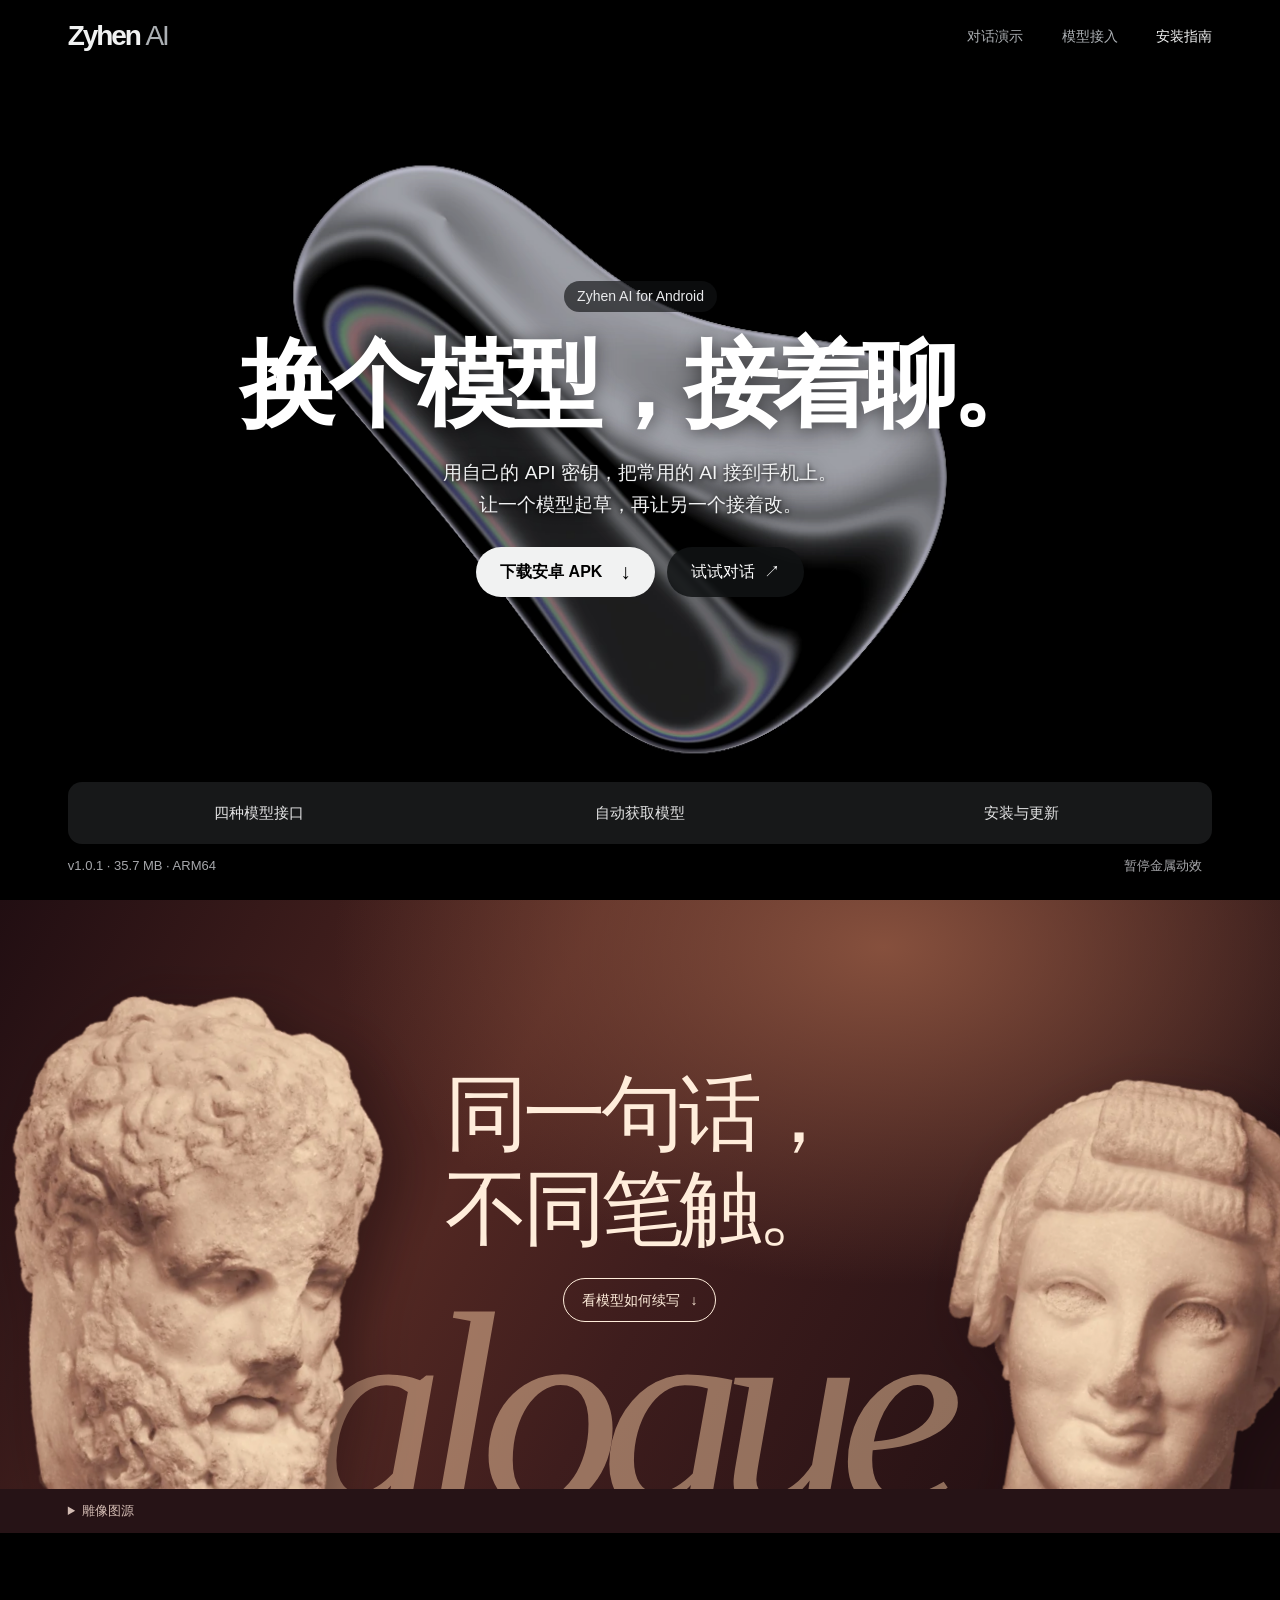
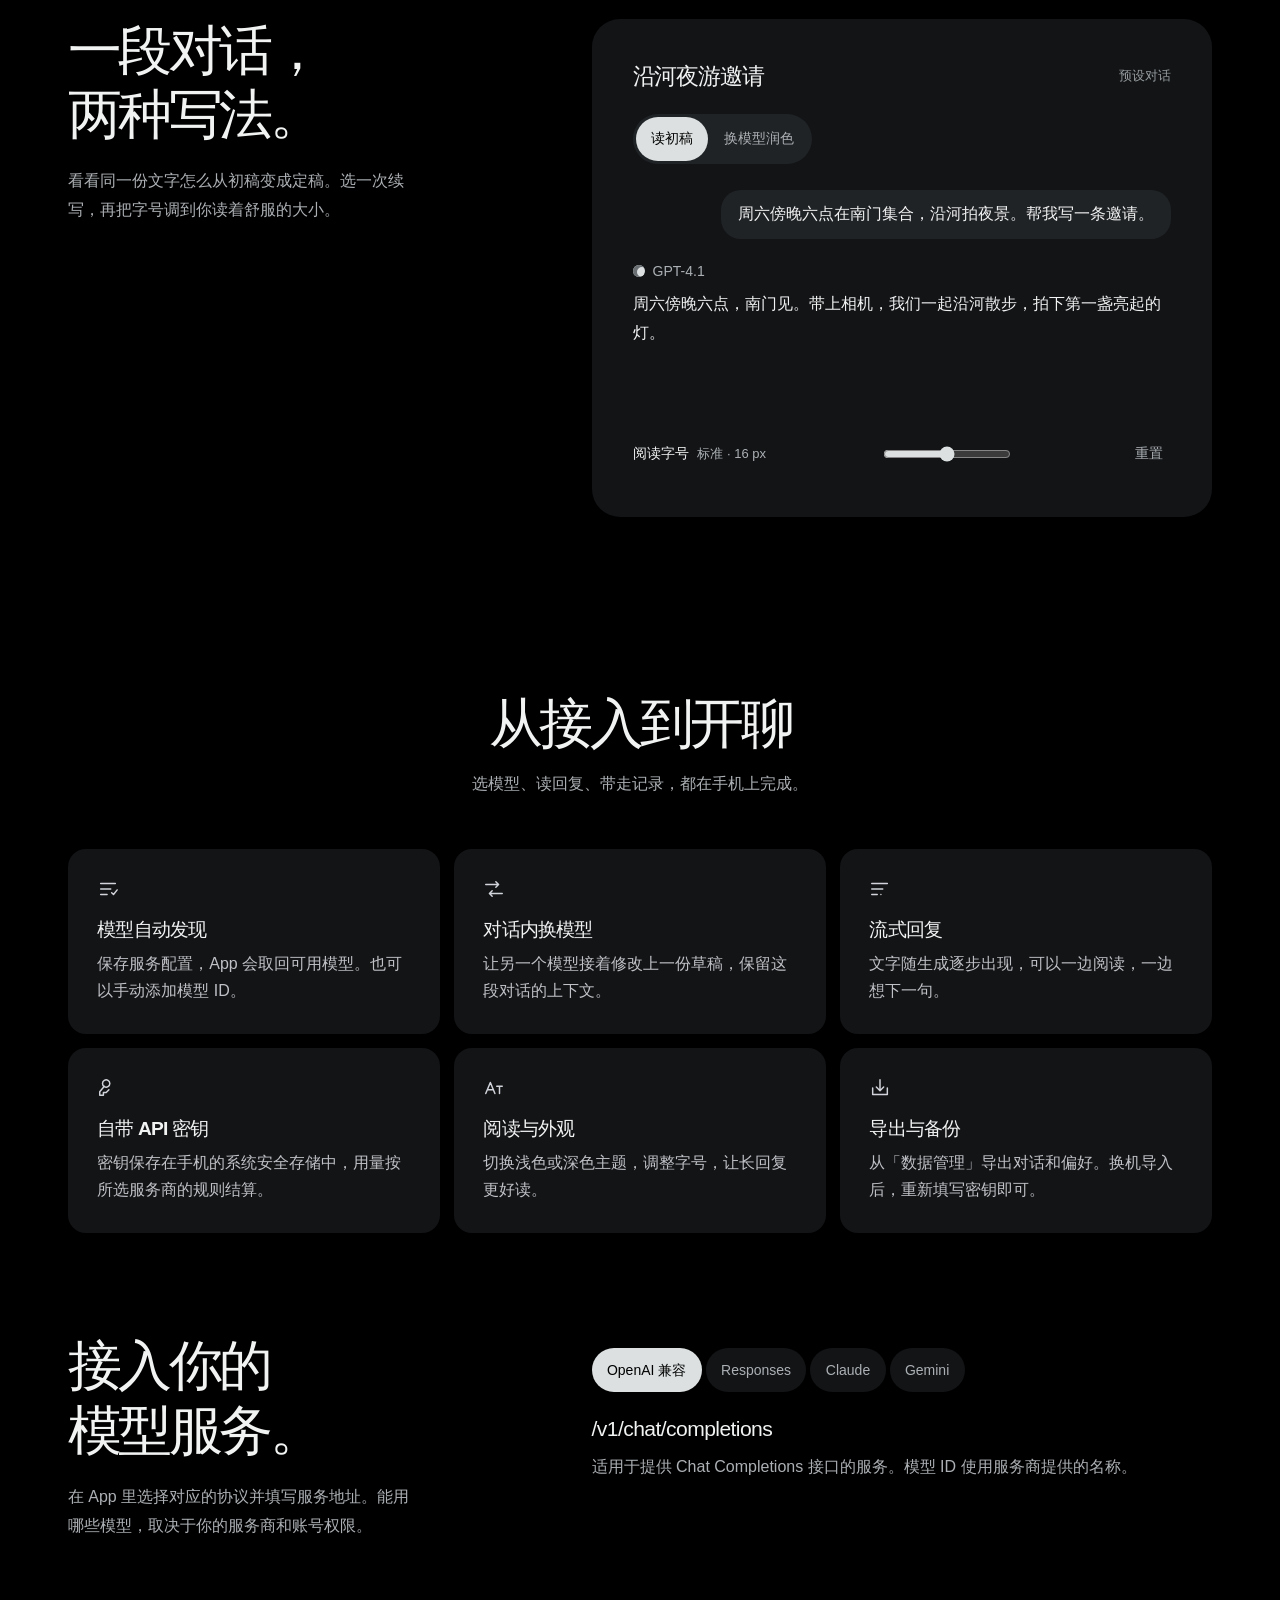
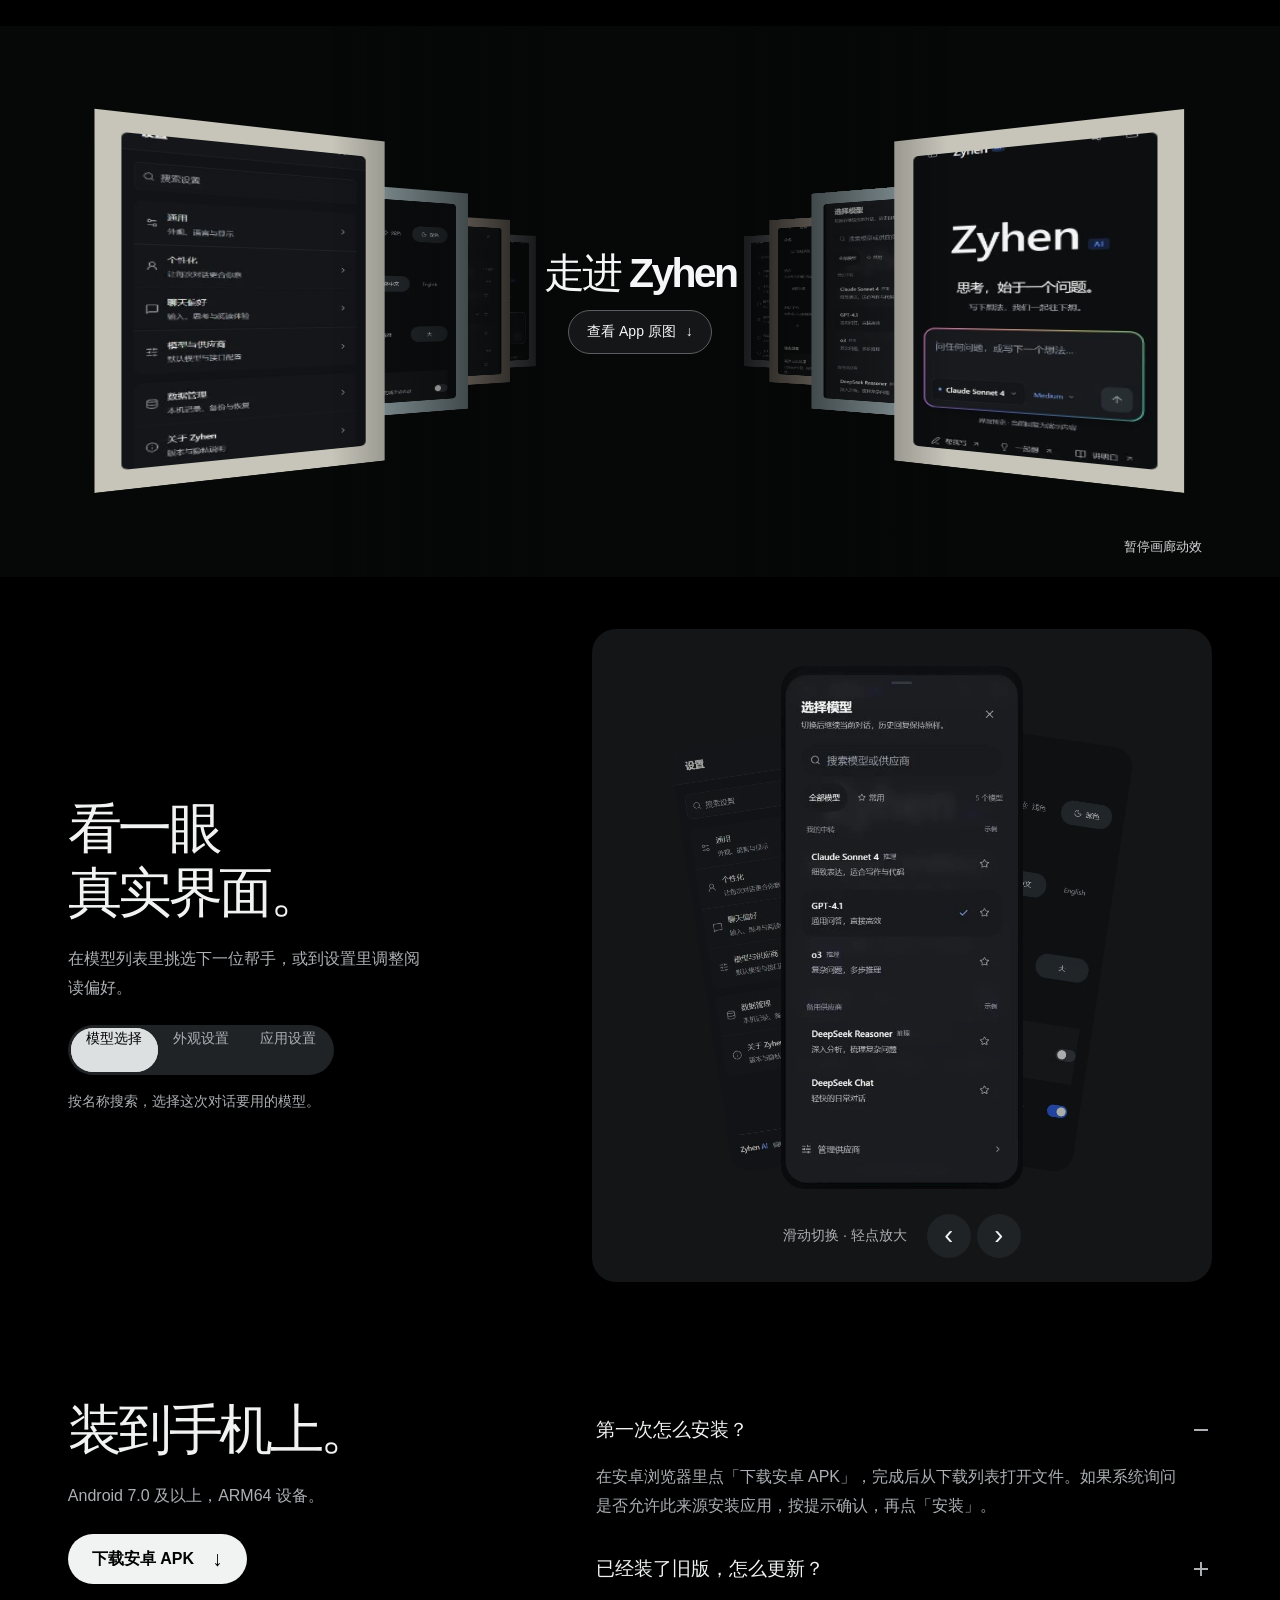
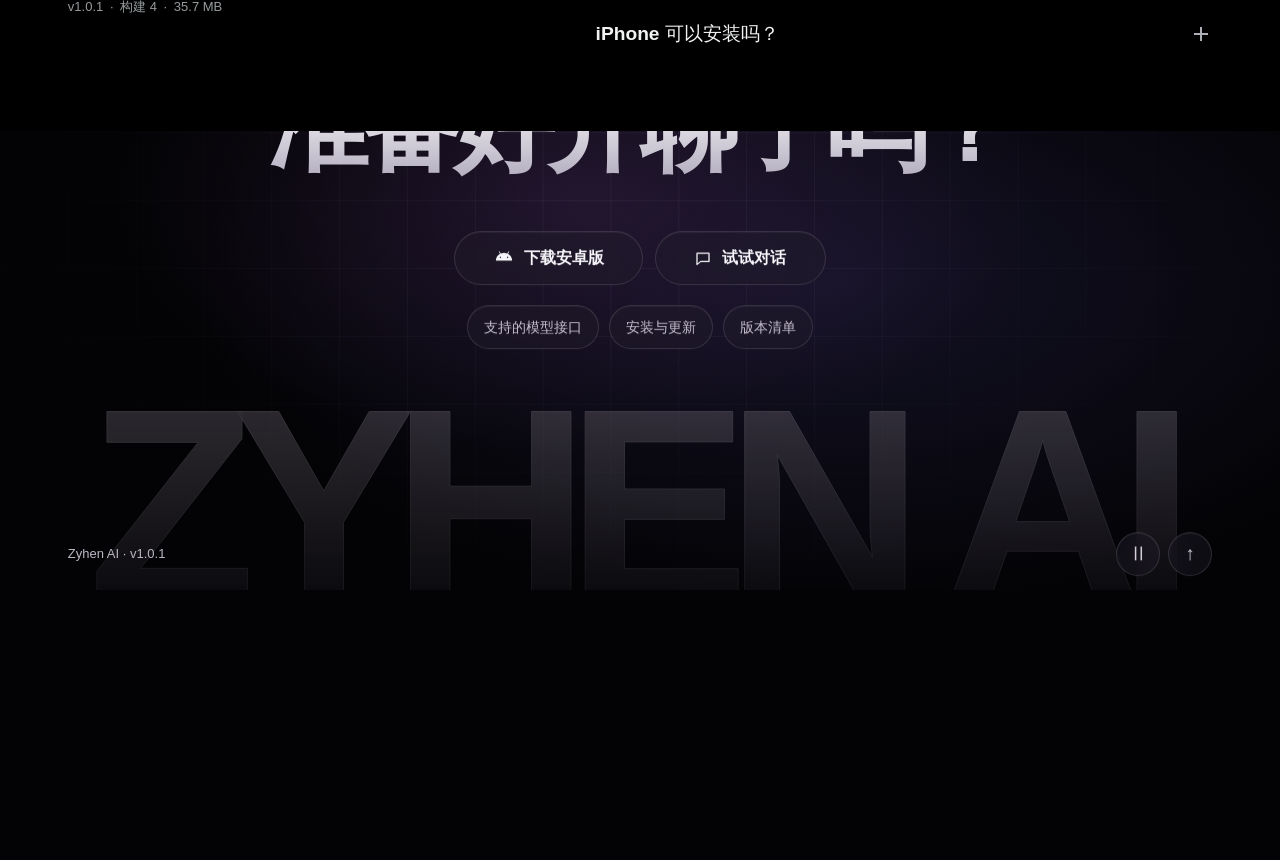
==== commit 4c276994: "Publish Zyhen mobile product site and interactive previews" ====
--- a/index.html
+++ b/index.html
@@ -4,28 +4,50 @@
   <meta charset="utf-8"><meta name="viewport" content="width=device-width,initial-scale=1,viewport-fit=cover">
   <meta name="theme-color" content="#000000"><meta name="description" content="Zyhen AI 是自带密钥的手机 AI 客户端。预览同一段对话如何切换模型，了解支持的接口，下载 Android 安装包。">
   <link  rel="icon" href="media/icon.png"><title>Zyhen AI · 手机 AI 客户端</title>
-  <script type="module" crossorigin src="./assets/index-BVlm2Gvv.js"></script>
-  <link rel="stylesheet" crossorigin href="./assets/index-CoqXf8gA.css">
+  <script type="module" crossorigin src="./assets/index-DV8b8MsS.js"></script>
+  <link rel="stylesheet" crossorigin href="./assets/index-BaDzP2Yn.css">
 </head>
 <body id="top">
   <a class="skip" href="#main">跳到正文</a>
   <header class="mast"><div class="wrap mast-inner"><a class="brand" href="#top" aria-label="Zyhen AI 首页">Zyhen<span>AI</span></a><nav aria-label="官网导航"><a href="#reader">对话演示</a><a class="nav-extra" href="#connect">模型接入</a><a class="nav-download" href="#install">安装指南</a></nav></div></header>
   <main id="main">
-    <section class="hero wrap" aria-labelledby="hero-title">
-      <div class="intro"><h1 id="hero-title"><span class="title-line"><span>换个模型，</span></span><span class="title-line"><span>接着聊。</span></span></h1><p>把你常用的 AI 接到手机上。上一个模型写下的草稿，下一个模型可以接着改。</p>
-        <div class="actions"><a class="download" href="Zyhen-AI-1.0.1-b4-arm64.apk" download>下载安卓 APK <span aria-hidden="true">↓</span></a><a class="quiet" href="#reader">试试对话 <span aria-hidden="true">↘</span></a></div>
-        <small>v1.0.1 <b>·</b> 35.7 MB <b>·</b> Android 7.0+ / ARM64</small>
+    <section class="metal-hero" aria-labelledby="hero-title">
+      <div class="metal-art" aria-hidden="true"><video  muted loop playsinline preload="none" poster="media/silver-drop.webp" data-src="media/silver-drop.mp4" width="880" height="672"></video></div>
+      <div class="metal-copy wrap">
+        <span class="metal-label">Zyhen AI for Android</span>
+        <h1 id="hero-title"><span>换个模型，</span><span>接着聊。</span></h1>
+        <p>用自己的 API 密钥，把常用的 AI 接到手机上。<br>让一个模型起草，再让另一个接着改。</p>
+        <div class="metal-actions"><a class="download" href="Zyhen-AI-1.0.1-b4-arm64.apk" download>下载安卓 APK <span aria-hidden="true">↓</span></a><a class="metal-secondary" href="#reader">试试对话 <span aria-hidden="true">↗</span></a></div>
       </div>
-      <div id="optics" data-ui class="optics"><div class="lens-stage"><img  src="media/optics-spectrum.webp" alt="三片错落叠放、折射彩光的光学镜片" width="1100" height="924" fetchpriority="high"></div></div>
+      <div class="metal-foot wrap"><div class="metal-strip"><a href="#connect">四种模型接口</a><a href="#features">自动获取模型</a><a href="#install">安装与更新</a></div>
+      <div class="metal-meta"><span>v1.0.1 · 35.7 MB · ARM64</span><button type="button" class="edition-toggle" hidden>暂停金属动效</button></div></div>
+    </section>
+    <section id="atelier" class="atelier" aria-labelledby="atelier-title">
+      <div class="atelier-scene">
+        <div class="atelier-light" aria-hidden="true"></div>
+        <img  class="sculpture sculpture-left" src="media/herakles.webp" alt="" width="448" height="632" loading="lazy">
+        <img  class="sculpture sculpture-right" src="media/apollo.webp" alt="" width="470" height="600" loading="lazy">
+        <div class="atelier-copy"><h2 id="atelier-title">同一句话，<br>不同笔触。</h2><a href="#reader">看模型如何续写 <span aria-hidden="true">↓</span></a></div>
+        <div class="atelier-type" aria-hidden="true">Dialogue</div>
+        <div class="atelier-curtain" aria-hidden="true"><div class="meander"></div><span>Zyhen</span></div>
+        <button class="atelier-skip" type="button" hidden>跳过动画</button>
+      </div>
+      <details class="art-credit"><summary>雕像图源</summary><p>大都会艺术博物馆开放馆藏 · <a href="https://www.metmuseum.org/art/collection/search/250678">赫拉克勒斯头像</a>、<a href="https://www.metmuseum.org/art/collection/search/255057">阿波罗头像</a> · <a href="https://creativecommons.org/publicdomain/zero/1.0/">CC0</a>，经裁切与调色。</p></details>
     </section>
     <section id="reader" class="chapter wrap" aria-labelledby="reader-title">
       <div class="chapter-intro"><h2 id="reader-title">一段对话，<br>两种写法。</h2><p>看看同一份文字怎么从初稿变成定稿。选一次续写，再把字号调到你读着舒服的大小。</p></div>
       <div id="reading-demo" data-ui class="reader"><p class="sample-status">对话示例</p><h3>给周六的夜游写一条邀请。</h3><p>周六傍晚六点，南门见。带上相机，沿河走到亮灯。</p><small>预设对话，仅在本页演示。</small></div>
     </section>
-    <section id="connect" class="chapter wrap" aria-labelledby="connect-title">
-      <div class="chapter-intro"><h2 id="connect-title">接入你的<br>模型服务。</h2><p>从服务商取得 API 密钥，在 App 里选择对应的协议并填写地址。能用哪些模型，取决于你的账号权限。</p></div>
-      <div class="connections"><div id="protocols"><h3>支持的接口</h3><p>OpenAI 兼容、OpenAI Responses、Claude Messages、Gemini。</p></div><dl class="facts"><div><dt>模型列表</dt><dd>保存服务配置后自动获取。服务商没有返回列表时，也可以手动填写模型 ID。</dd></div><div><dt>密钥和用量</dt><dd>密钥保存在手机的系统安全存储里。对话发送给你选定的服务商，费用按对方的规则结算。</dd></div><div><dt>换机与备份</dt><dd>在「设置 → 数据管理」导出对话和偏好。备份不含密钥，换机导入后需重新填写。</dd></div></dl></div>
-    </section>
+    <section id="features" class="feature-section wrap" aria-labelledby="features-title"><div class="feature-intro"><h2 id="features-title">从接入到开聊</h2><p>选模型、读回复、带走记录，都在手机上完成。</p></div><div class="feature-grid">
+        <article><svg aria-hidden="true" width="22" height="22" viewBox="0 0 24 24" fill="none" stroke="currentColor" stroke-width="1.6" stroke-linecap="round" stroke-linejoin="round"><path d="M4 6h16M4 12h11M4 18h7m5-2 2 2 4-5"/></svg><h3>模型自动发现</h3><p>保存服务配置，App 会取回可用模型。也可以手动添加模型 ID。</p></article>
+        <article><svg aria-hidden="true" width="22" height="22" viewBox="0 0 24 24" fill="none" stroke="currentColor" stroke-width="1.6" stroke-linecap="round" stroke-linejoin="round"><path d="M3 7h14l-3-3m7 13H7l3 3M17 7l-3 3M7 17l3-3"/></svg><h3>对话内换模型</h3><p>让另一个模型接着修改上一份草稿，保留这段对话的上下文。</p></article>
+        <article><svg aria-hidden="true" width="22" height="22" viewBox="0 0 24 24" fill="none" stroke="currentColor" stroke-width="1.6" stroke-linecap="round" stroke-linejoin="round"><path d="M3 6h17M3 12h12M3 18h6m4 0h.01"/></svg><h3>流式回复</h3><p>文字随生成逐步出现，可以一边阅读，一边想下一句。</p></article>
+        <article><svg aria-hidden="true" width="22" height="22" viewBox="0 0 24 24" fill="none" stroke="currentColor" stroke-width="1.6" stroke-linecap="round" stroke-linejoin="round"><path d="M14 7a4 4 0 1 0 0 .1m-6 3L3 16v4h4v-3h3l3-3"/></svg><h3>自带 API 密钥</h3><p>密钥保存在手机的系统安全存储中，用量按所选服务商的规则结算。</p></article>
+        <article><svg aria-hidden="true" width="22" height="22" viewBox="0 0 24 24" fill="none" stroke="currentColor" stroke-width="1.6" stroke-linecap="round" stroke-linejoin="round"><path d="M3 18l5-12 5 12M5 14h6m4-4h6m-3 0v8"/></svg><h3>阅读与外观</h3><p>切换浅色或深色主题，调整字号，让长回复更好读。</p></article>
+        <article><svg aria-hidden="true" width="22" height="22" viewBox="0 0 24 24" fill="none" stroke="currentColor" stroke-width="1.6" stroke-linecap="round" stroke-linejoin="round"><path d="M4 12v7h16v-7M12 3v12m-4-4 4 4 4-4"/></svg><h3>导出与备份</h3><p>从「数据管理」导出对话和偏好。换机导入后，重新填写密钥即可。</p></article>
+      </div></section>
+    <section id="connect" class="chapter wrap" aria-labelledby="connect-title"><div class="chapter-intro"><h2 id="connect-title">接入你的<br>模型服务。</h2><p>在 App 里选择对应的协议并填写服务地址。能用哪些模型，取决于你的服务商和账号权限。</p></div><div id="protocols" class="connections"><h3>支持的接口</h3><p>OpenAI 兼容、OpenAI Responses、Claude Messages、Gemini。</p></div></section>
+    <section id="endless" class="passage" aria-labelledby="passage-title"><div class="passage-walls" aria-hidden="true"><div class="passage-plane left" style="--slot:0"><img  src="media/composer.webp" width="375" height="811" loading="lazy" alt=""></div><div class="passage-plane left" style="--slot:1"><img  src="media/models.webp" width="375" height="811" loading="lazy" alt=""></div><div class="passage-plane left" style="--slot:2"><img  src="media/appearance.webp" width="375" height="811" loading="lazy" alt=""></div><div class="passage-plane left" style="--slot:3"><img  src="media/settings.webp" width="375" height="811" loading="lazy" alt=""></div><div class="passage-plane right" style="--slot:0"><img  src="media/settings.webp" width="375" height="811" loading="lazy" alt=""></div><div class="passage-plane right" style="--slot:1"><img  src="media/appearance.webp" width="375" height="811" loading="lazy" alt=""></div><div class="passage-plane right" style="--slot:2"><img  src="media/models.webp" width="375" height="811" loading="lazy" alt=""></div><div class="passage-plane right" style="--slot:3"><img  src="media/composer.webp" width="375" height="811" loading="lazy" alt=""></div></div><div class="passage-copy"><h2 id="passage-title">走进 Zyhen</h2><a href="#preview">查看 App 原图 <span aria-hidden="true">↓</span></a></div><button type="button" class="edition-toggle" hidden>暂停画廊动效</button></section>
     <div id="inside" class="legacy-anchor"></div>
     <section id="preview" class="chapter wrap" aria-labelledby="preview-title"><div class="guide chapter-intro"><h2 id="preview-title">看一眼<br>真实界面。</h2><p>在模型列表里挑选下一位帮手，或到设置里调整阅读偏好。</p><div id="preview-controls"></div></div><div id="preview-screen"><figure class="viewer"><img  src="media/models.webp" alt="应用内的模型选择页" width="375" height="811" loading="lazy"></figure></div></section>
     <section id="install" class="chapter wrap" aria-labelledby="install-title"><div class="chapter-intro"><h2 id="install-title">装到手机上。</h2><p>Android 7.0 及以上，ARM64 设备。</p><a class="download" href="Zyhen-AI-1.0.1-b4-arm64.apk" download>下载安卓 APK <span aria-hidden="true">↓</span></a><small>v1.0.1 <b>·</b> 构建 4 <b>·</b> 35.7 MB</small></div><div id="questions"><details open><summary>第一次怎么安装？</summary><p>用安卓浏览器下载并打开 APK，在系统提示中确认安装。</p></details><details><summary>装过旧版怎么更新？</summary><p>保留旧版，打开新版安装包，选择「更新」。也可以在设置中检查更新。</p></details><details><summary>iPhone 可以安装吗？</summary><p>iOS 暂无公开安装版。</p></details></div></section>
--- a/assets/index-BaDzP2Yn.css
+++ b/assets/index-BaDzP2Yn.css
@@ -0,0 +1 @@
+.motion-footer{position:relative;isolation:isolate;overflow:hidden;background:#030305;scroll-margin-top:60px}.mf-panel{position:relative;isolation:isolate;overflow:hidden;background:#030305;min-height:clamp(460px,57vw,760px);display:grid;align-content:center;padding:100px 18px 135px;transform:translate3d(0,var(--curtain-offset,0px),0)}.mf-aurora,.mf-grid,.mf-word,.mf-ribbon{position:absolute;pointer-events:none;-webkit-user-select:none;-moz-user-select:none;user-select:none;z-index:-1}.mf-aurora{top:0;right:0;bottom:0;left:0;background:radial-gradient(ellipse at 45% 46%,#42275266,transparent 46%),radial-gradient(ellipse at 65% 58%,#29244f70,transparent 54%);animation:mf-breathe 9s ease-in-out alternate infinite}.mf-grid{top:0;right:0;bottom:0;left:0;background-image:linear-gradient(to right,#d9d5ff0e 1px,transparent 1px),linear-gradient(to bottom,#d9d5ff0e 1px,transparent 1px);background-size:clamp(42px,5.3vw,78px) clamp(42px,5.3vw,78px);-webkit-mask-image:radial-gradient(ellipse at center,#000 8%,transparent 82%);mask-image:radial-gradient(ellipse at center,#000 8%,transparent 82%)}.mf-ribbon{inset:6% -4% auto;overflow:hidden;padding:12px 0;transform:rotate(-2.4deg);background:#08070bab;border-block:1px solid #ffffff0b}.mf-track{display:flex;width:-moz-max-content;width:max-content;animation:mf-marquee 28s linear infinite}.mf-track span{display:flex;align-items:center;white-space:nowrap;gap:32px;padding-right:32px;font-size:13px;font-weight:600;letter-spacing:.25em;color:#aba7b4}.mf-track i{font-style:normal;color:#9975c6}.mf-track i:nth-of-type(2n){color:#718cc7}.mf-content{position:relative;text-align:center}.mf-content h2{font-size:clamp(39px,7.8vw,112px);line-height:1.2;letter-spacing:-.07em;font-weight:710;margin:0 0 clamp(20px,3.5vw,48px);color:#e4e1e9;background:linear-gradient(#fff 17%,#b3adbf 94%);background-clip:text;-webkit-background-clip:text;-webkit-text-fill-color:transparent}.mf-actions,.mf-links,.mf-bottom,.mf-bottom>div{display:flex;align-items:center;justify-content:center}.mf-actions{gap:12px}.mf-pill{display:inline-flex;min-height:54px;align-items:stretch;color:#f7f6fa;outline-offset:5px}.mf-pill span,.mf-links a,.mf-toggle,.mf-top{background:#221d2c6b;border:1px solid #ffffff21;border-radius:999px;box-shadow:inset 0 1px #ffffff0a;backdrop-filter:blur(10px);-webkit-backdrop-filter:blur(10px)}.mf-pill span{min-height:inherit;gap:10px;padding:0 clamp(20px,3vw,40px);display:inline-flex;align-items:center;justify-content:center;font-size:16px;font-weight:600;transition:background .18s}.mf-pill:hover span,.mf-pill:focus-visible span{background:#373043aa}.mf-pill:active span{scale:.96}.mf-links{gap:10px;margin-top:20px;flex-wrap:wrap}.mf-links a{display:inline-flex;align-items:center;min-height:44px;padding:0 16px;color:#c6c0ce;font-size:14px}.mf-links a:hover{color:#fff;background:#302a37}.mf-word{bottom:-.19em;left:0;width:100%;white-space:nowrap;text-align:center;font:850 clamp(56px,21.3vw,400px)/1 Arial,sans-serif;letter-spacing:-.082em;padding-right:.07em;color:transparent;background:linear-gradient(180deg,#79737d66,#50495438 64%,#08080c 90%);background-clip:text;-webkit-background-clip:text;-webkit-text-stroke:1px #ffffff0d}.mf-bottom{position:absolute;inset:auto var(--gutter) max(14px,env(safe-area-inset-bottom));justify-content:space-between;gap:10px;color:#bdb7c4;font-size:13px}.mf-bottom>div{gap:8px}.mf-top,.mf-toggle{color:#d4cedc;display:grid;place-items:center;width:44px;height:44px;font-size:19px}.mf-toggle[hidden]{display:none}.motion-footer:not([data-visible]) .mf-aurora,.motion-footer:not([data-visible]) .mf-track,.motion-footer[data-paused] .mf-aurora,.motion-footer[data-paused] .mf-track{animation-play-state:paused}@keyframes mf-marquee{to{transform:translate(-50%)}}@keyframes mf-breathe{to{transform:translate(3%,-1%) scale(1.12);opacity:.77}}@media(max-width:640px){.mf-panel{min-height:clamp(420px,63svh,500px);padding:95px 14px 115px}.mf-actions{gap:9px}.mf-pill{min-height:50px}.mf-pill span{padding:0 18px}.mf-links{gap:5px;margin-top:15px}.mf-links a{padding:0 10px;font-size:13px}}@media(prefers-reduced-motion:reduce){.mf-panel{transform:none}.mf-aurora,.mf-track{animation:none}.mf-toggle{display:none}}@media(forced-colors:active){.mf-content h2{-webkit-text-fill-color:CanvasText}}*,:before,:after{--tw-border-spacing-x: 0;--tw-border-spacing-y: 0;--tw-translate-x: 0;--tw-translate-y: 0;--tw-rotate: 0;--tw-skew-x: 0;--tw-skew-y: 0;--tw-scale-x: 1;--tw-scale-y: 1;--tw-pan-x: ;--tw-pan-y: ;--tw-pinch-zoom: ;--tw-scroll-snap-strictness: proximity;--tw-gradient-from-position: ;--tw-gradient-via-position: ;--tw-gradient-to-position: ;--tw-ordinal: ;--tw-slashed-zero: ;--tw-numeric-figure: ;--tw-numeric-spacing: ;--tw-numeric-fraction: ;--tw-ring-inset: ;--tw-ring-offset-width: 0px;--tw-ring-offset-color: #fff;--tw-ring-color: rgb(59 130 246 / .5);--tw-ring-offset-shadow: 0 0 #0000;--tw-ring-shadow: 0 0 #0000;--tw-shadow: 0 0 #0000;--tw-shadow-colored: 0 0 #0000;--tw-blur: ;--tw-brightness: ;--tw-contrast: ;--tw-grayscale: ;--tw-hue-rotate: ;--tw-invert: ;--tw-saturate: ;--tw-sepia: ;--tw-drop-shadow: ;--tw-backdrop-blur: ;--tw-backdrop-brightness: ;--tw-backdrop-contrast: ;--tw-backdrop-grayscale: ;--tw-backdrop-hue-rotate: ;--tw-backdrop-invert: ;--tw-backdrop-opacity: ;--tw-backdrop-saturate: ;--tw-backdrop-sepia: ;--tw-contain-size: ;--tw-contain-layout: ;--tw-contain-paint: ;--tw-contain-style: }::backdrop{--tw-border-spacing-x: 0;--tw-border-spacing-y: 0;--tw-translate-x: 0;--tw-translate-y: 0;--tw-rotate: 0;--tw-skew-x: 0;--tw-skew-y: 0;--tw-scale-x: 1;--tw-scale-y: 1;--tw-pan-x: ;--tw-pan-y: ;--tw-pinch-zoom: ;--tw-scroll-snap-strictness: proximity;--tw-gradient-from-position: ;--tw-gradient-via-position: ;--tw-gradient-to-position: ;--tw-ordinal: ;--tw-slashed-zero: ;--tw-numeric-figure: ;--tw-numeric-spacing: ;--tw-numeric-fraction: ;--tw-ring-inset: ;--tw-ring-offset-width: 0px;--tw-ring-offset-color: #fff;--tw-ring-color: rgb(59 130 246 / .5);--tw-ring-offset-shadow: 0 0 #0000;--tw-ring-shadow: 0 0 #0000;--tw-shadow: 0 0 #0000;--tw-shadow-colored: 0 0 #0000;--tw-blur: ;--tw-brightness: ;--tw-contrast: ;--tw-grayscale: ;--tw-hue-rotate: ;--tw-invert: ;--tw-saturate: ;--tw-sepia: ;--tw-drop-shadow: ;--tw-backdrop-blur: ;--tw-backdrop-brightness: ;--tw-backdrop-contrast: ;--tw-backdrop-grayscale: ;--tw-backdrop-hue-rotate: ;--tw-backdrop-invert: ;--tw-backdrop-opacity: ;--tw-backdrop-saturate: ;--tw-backdrop-sepia: ;--tw-contain-size: ;--tw-contain-layout: ;--tw-contain-paint: ;--tw-contain-style: }*,:before,:after{box-sizing:border-box;border-width:0;border-style:solid;border-color:#e5e7eb}:before,:after{--tw-content: ""}html,:host{line-height:1.5;-webkit-text-size-adjust:100%;-moz-tab-size:4;-o-tab-size:4;tab-size:4;font-family:ui-sans-serif,system-ui,sans-serif,"Apple Color Emoji","Segoe UI Emoji",Segoe UI Symbol,"Noto Color Emoji";font-feature-settings:normal;font-variation-settings:normal;-webkit-tap-highlight-color:transparent}body{margin:0;line-height:inherit}hr{height:0;color:inherit;border-top-width:1px}abbr:where([title]){-webkit-text-decoration:underline dotted;text-decoration:underline dotted}h1,h2,h3,h4,h5,h6{font-size:inherit;font-weight:inherit}a{color:inherit;text-decoration:inherit}b,strong{font-weight:bolder}code,kbd,samp,pre{font-family:ui-monospace,SFMono-Regular,Menlo,Monaco,Consolas,Liberation Mono,Courier New,monospace;font-feature-settings:normal;font-variation-settings:normal;font-size:1em}small{font-size:80%}sub,sup{font-size:75%;line-height:0;position:relative;vertical-align:baseline}sub{bottom:-.25em}sup{top:-.5em}table{text-indent:0;border-color:inherit;border-collapse:collapse}button,input,optgroup,select,textarea{font-family:inherit;font-feature-settings:inherit;font-variation-settings:inherit;font-size:100%;font-weight:inherit;line-height:inherit;letter-spacing:inherit;color:inherit;margin:0;padding:0}button,select{text-transform:none}button,input:where([type=button]),input:where([type=reset]),input:where([type=submit]){-webkit-appearance:button;background-color:transparent;background-image:none}:-moz-focusring{outline:auto}:-moz-ui-invalid{box-shadow:none}progress{vertical-align:baseline}::-webkit-inner-spin-button,::-webkit-outer-spin-button{height:auto}[type=search]{-webkit-appearance:textfield;outline-offset:-2px}::-webkit-search-decoration{-webkit-appearance:none}::-webkit-file-upload-button{-webkit-appearance:button;font:inherit}summary{display:list-item}blockquote,dl,dd,h1,h2,h3,h4,h5,h6,hr,figure,p,pre{margin:0}fieldset{margin:0;padding:0}legend{padding:0}ol,ul,menu{list-style:none;margin:0;padding:0}dialog{padding:0}textarea{resize:vertical}input::-moz-placeholder,textarea::-moz-placeholder{opacity:1;color:#9ca3af}input::placeholder,textarea::placeholder{opacity:1;color:#9ca3af}button,[role=button]{cursor:pointer}:disabled{cursor:default}img,svg,video,canvas,audio,iframe,embed,object{display:block;vertical-align:middle}img,video{max-width:100%;height:auto}[hidden]:where(:not([hidden=until-found])){display:none}:root{--background: 0 0% 100%;--foreground: 240 10% 3.9%;--card: 0 0% 100%;--card-foreground: var(--foreground);--primary: 240 5.9% 10%;--primary-foreground: 0 0% 98%;--secondary: 240 4.8% 95.9%;--secondary-foreground: var(--primary);--accent: var(--secondary);--accent-foreground: var(--primary);--muted-foreground: 240 3.8% 46.1%;--destructive: 0 84.2% 60.2%;--destructive-foreground: 0 0% 98%;--border: 240 5.9% 90%;--input: var(--border);--ring: 240 10% 3.9%;--radius: .5rem}*{--tw-border-opacity: 1;border-color:hsl(var(--border) / var(--tw-border-opacity, 1))}body{--tw-bg-opacity: 1;background-color:hsl(var(--background) / var(--tw-bg-opacity, 1));--tw-text-opacity: 1;color:hsl(var(--foreground) / var(--tw-text-opacity, 1))}#root{isolation:isolate}.container{width:100%}@media(min-width:640px){.container{max-width:640px}}@media(min-width:768px){.container{max-width:768px}}@media(min-width:1024px){.container{max-width:1024px}}@media(min-width:1280px){.container{max-width:1280px}}@media(min-width:1536px){.container{max-width:1536px}}.visible{visibility:visible}.fixed{position:fixed}.absolute{position:absolute}.relative{position:relative}.inset-0{top:0;right:0;bottom:0;left:0}.z-10{z-index:10}.mx-auto{margin-left:auto;margin-right:auto}.flex{display:flex}.inline-flex{display:inline-flex}.grid{display:grid}.hidden{display:none}.h-10{height:2.5rem}.h-11{height:2.75rem}.h-9{height:2.25rem}.min-h-screen{min-height:100vh}.w-10{width:2.5rem}.max-w-3xl{max-width:48rem}.max-w-7xl{max-width:80rem}.transform{transform:translate(var(--tw-translate-x),var(--tw-translate-y)) rotate(var(--tw-rotate)) skew(var(--tw-skew-x)) skewY(var(--tw-skew-y)) scaleX(var(--tw-scale-x)) scaleY(var(--tw-scale-y))}.grid-cols-1{grid-template-columns:repeat(1,minmax(0,1fr))}.flex-col{flex-direction:column}.items-center{align-items:center}.justify-center{justify-content:center}.gap-4{gap:1rem}.gap-6{gap:1.5rem}.space-y-1\.5>:not([hidden])~:not([hidden]){--tw-space-y-reverse: 0;margin-top:calc(.375rem * calc(1 - var(--tw-space-y-reverse)));margin-bottom:calc(.375rem * var(--tw-space-y-reverse))}.space-y-6>:not([hidden])~:not([hidden]){--tw-space-y-reverse: 0;margin-top:calc(1.5rem * calc(1 - var(--tw-space-y-reverse)));margin-bottom:calc(1.5rem * var(--tw-space-y-reverse))}.space-y-8>:not([hidden])~:not([hidden]){--tw-space-y-reverse: 0;margin-top:calc(2rem * calc(1 - var(--tw-space-y-reverse)));margin-bottom:calc(2rem * var(--tw-space-y-reverse))}.overflow-hidden{overflow:hidden}.whitespace-nowrap{white-space:nowrap}.rounded-full{border-radius:9999px}.rounded-lg{border-radius:var(--radius)}.rounded-md{border-radius:calc(var(--radius) - 2px)}.border{border-width:1px}.border-foreground\/20{border-color:hsl(var(--foreground) / .2)}.border-foreground\/30{border-color:hsl(var(--foreground) / .3)}.border-input{--tw-border-opacity: 1;border-color:hsl(var(--input) / var(--tw-border-opacity, 1))}.border-transparent{border-color:transparent}.bg-background{--tw-bg-opacity: 1;background-color:hsl(var(--background) / var(--tw-bg-opacity, 1))}.bg-card{--tw-bg-opacity: 1;background-color:hsl(var(--card) / var(--tw-bg-opacity, 1))}.bg-destructive{--tw-bg-opacity: 1;background-color:hsl(var(--destructive) / var(--tw-bg-opacity, 1))}.bg-foreground{--tw-bg-opacity: 1;background-color:hsl(var(--foreground) / var(--tw-bg-opacity, 1))}.bg-foreground\/10{background-color:hsl(var(--foreground) / .1)}.bg-primary{--tw-bg-opacity: 1;background-color:hsl(var(--primary) / var(--tw-bg-opacity, 1))}.bg-secondary{--tw-bg-opacity: 1;background-color:hsl(var(--secondary) / var(--tw-bg-opacity, 1))}.p-6{padding:1.5rem}.p-8{padding:2rem}.px-2\.5{padding-left:.625rem;padding-right:.625rem}.px-3{padding-left:.75rem;padding-right:.75rem}.px-4{padding-left:1rem;padding-right:1rem}.px-6{padding-left:1.5rem;padding-right:1.5rem}.px-8{padding-left:2rem;padding-right:2rem}.py-0\.5{padding-top:.125rem;padding-bottom:.125rem}.py-2{padding-top:.5rem;padding-bottom:.5rem}.py-6{padding-top:1.5rem;padding-bottom:1.5rem}.pt-0{padding-top:0}.pt-12{padding-top:3rem}.text-center{text-align:center}.text-2xl{font-size:1.5rem;line-height:2rem}.text-5xl{font-size:3rem;line-height:1}.text-lg{font-size:1.125rem;line-height:1.75rem}.text-sm{font-size:.875rem;line-height:1.25rem}.text-xl{font-size:1.25rem;line-height:1.75rem}.text-xs{font-size:.75rem;line-height:1rem}.font-bold{font-weight:700}.font-medium{font-weight:500}.font-semibold{font-weight:600}.leading-none{line-height:1}.leading-relaxed{line-height:1.625}.leading-tight{line-height:1.25}.tracking-tight{letter-spacing:-.025em}.text-background{--tw-text-opacity: 1;color:hsl(var(--background) / var(--tw-text-opacity, 1))}.text-card-foreground{--tw-text-opacity: 1;color:hsl(var(--card-foreground) / var(--tw-text-opacity, 1))}.text-destructive-foreground{--tw-text-opacity: 1;color:hsl(var(--destructive-foreground) / var(--tw-text-opacity, 1))}.text-foreground{--tw-text-opacity: 1;color:hsl(var(--foreground) / var(--tw-text-opacity, 1))}.text-foreground\/90{color:hsl(var(--foreground) / .9)}.text-muted-foreground{--tw-text-opacity: 1;color:hsl(var(--muted-foreground) / var(--tw-text-opacity, 1))}.text-primary{--tw-text-opacity: 1;color:hsl(var(--primary) / var(--tw-text-opacity, 1))}.text-primary-foreground{--tw-text-opacity: 1;color:hsl(var(--primary-foreground) / var(--tw-text-opacity, 1))}.text-secondary-foreground{--tw-text-opacity: 1;color:hsl(var(--secondary-foreground) / var(--tw-text-opacity, 1))}.underline-offset-4{text-underline-offset:4px}.shadow-2xl{--tw-shadow: 0 25px 50px -12px rgb(0 0 0 / .25);--tw-shadow-colored: 0 25px 50px -12px var(--tw-shadow-color);box-shadow:var(--tw-ring-offset-shadow, 0 0 #0000),var(--tw-ring-shadow, 0 0 #0000),var(--tw-shadow)}.shadow-sm{--tw-shadow: 0 1px 2px 0 rgb(0 0 0 / .05);--tw-shadow-colored: 0 1px 2px 0 var(--tw-shadow-color);box-shadow:var(--tw-ring-offset-shadow, 0 0 #0000),var(--tw-ring-shadow, 0 0 #0000),var(--tw-shadow)}.outline{outline-style:solid}.ring-offset-background{--tw-ring-offset-color: hsl(var(--background) / 1)}.backdrop-blur-md{--tw-backdrop-blur: blur(12px);-webkit-backdrop-filter:var(--tw-backdrop-blur) var(--tw-backdrop-brightness) var(--tw-backdrop-contrast) var(--tw-backdrop-grayscale) var(--tw-backdrop-hue-rotate) var(--tw-backdrop-invert) var(--tw-backdrop-opacity) var(--tw-backdrop-saturate) var(--tw-backdrop-sepia);backdrop-filter:var(--tw-backdrop-blur) var(--tw-backdrop-brightness) var(--tw-backdrop-contrast) var(--tw-backdrop-grayscale) var(--tw-backdrop-hue-rotate) var(--tw-backdrop-invert) var(--tw-backdrop-opacity) var(--tw-backdrop-saturate) var(--tw-backdrop-sepia)}.backdrop-blur-sm{--tw-backdrop-blur: blur(4px);-webkit-backdrop-filter:var(--tw-backdrop-blur) var(--tw-backdrop-brightness) var(--tw-backdrop-contrast) var(--tw-backdrop-grayscale) var(--tw-backdrop-hue-rotate) var(--tw-backdrop-invert) var(--tw-backdrop-opacity) var(--tw-backdrop-saturate) var(--tw-backdrop-sepia);backdrop-filter:var(--tw-backdrop-blur) var(--tw-backdrop-brightness) var(--tw-backdrop-contrast) var(--tw-backdrop-grayscale) var(--tw-backdrop-hue-rotate) var(--tw-backdrop-invert) var(--tw-backdrop-opacity) var(--tw-backdrop-saturate) var(--tw-backdrop-sepia)}.transition{transition-property:color,background-color,border-color,text-decoration-color,fill,stroke,opacity,box-shadow,transform,filter,backdrop-filter;transition-timing-function:cubic-bezier(.4,0,.2,1);transition-duration:.15s}.transition-all{transition-property:all;transition-timing-function:cubic-bezier(.4,0,.2,1);transition-duration:.15s}.transition-colors{transition-property:color,background-color,border-color,text-decoration-color,fill,stroke;transition-timing-function:cubic-bezier(.4,0,.2,1);transition-duration:.15s}.duration-300{transition-duration:.3s}.hover\:border-foreground\/50:hover{border-color:hsl(var(--foreground) / .5)}.hover\:bg-accent:hover{--tw-bg-opacity: 1;background-color:hsl(var(--accent) / var(--tw-bg-opacity, 1))}.hover\:bg-destructive\/80:hover{background-color:hsl(var(--destructive) / .8)}.hover\:bg-destructive\/90:hover{background-color:hsl(var(--destructive) / .9)}.hover\:bg-foreground\/10:hover{background-color:hsl(var(--foreground) / .1)}.hover\:bg-foreground\/20:hover{background-color:hsl(var(--foreground) / .2)}.hover\:bg-foreground\/90:hover{background-color:hsl(var(--foreground) / .9)}.hover\:bg-primary\/80:hover{background-color:hsl(var(--primary) / .8)}.hover\:bg-primary\/90:hover{background-color:hsl(var(--primary) / .9)}.hover\:bg-secondary\/80:hover{background-color:hsl(var(--secondary) / .8)}.hover\:text-accent-foreground:hover{--tw-text-opacity: 1;color:hsl(var(--accent-foreground) / var(--tw-text-opacity, 1))}.hover\:underline:hover{text-decoration-line:underline}.focus\:outline-none:focus{outline:2px solid transparent;outline-offset:2px}.focus\:ring-2:focus{--tw-ring-offset-shadow: var(--tw-ring-inset) 0 0 0 var(--tw-ring-offset-width) var(--tw-ring-offset-color);--tw-ring-shadow: var(--tw-ring-inset) 0 0 0 calc(2px + var(--tw-ring-offset-width)) var(--tw-ring-color);box-shadow:var(--tw-ring-offset-shadow),var(--tw-ring-shadow),var(--tw-shadow, 0 0 #0000)}.focus\:ring-ring:focus{--tw-ring-opacity: 1;--tw-ring-color: hsl(var(--ring) / var(--tw-ring-opacity, 1))}.focus\:ring-offset-2:focus{--tw-ring-offset-width: 2px}.focus-visible\:outline-none:focus-visible{outline:2px solid transparent;outline-offset:2px}.focus-visible\:ring-2:focus-visible{--tw-ring-offset-shadow: var(--tw-ring-inset) 0 0 0 var(--tw-ring-offset-width) var(--tw-ring-offset-color);--tw-ring-shadow: var(--tw-ring-inset) 0 0 0 calc(2px + var(--tw-ring-offset-width)) var(--tw-ring-color);box-shadow:var(--tw-ring-offset-shadow),var(--tw-ring-shadow),var(--tw-shadow, 0 0 #0000)}.focus-visible\:ring-ring:focus-visible{--tw-ring-opacity: 1;--tw-ring-color: hsl(var(--ring) / var(--tw-ring-opacity, 1))}.focus-visible\:ring-offset-2:focus-visible{--tw-ring-offset-width: 2px}.disabled\:pointer-events-none:disabled{pointer-events:none}.disabled\:opacity-50:disabled{opacity:.5}@media(min-width:640px){.sm\:flex-row{flex-direction:row}.sm\:text-2xl{font-size:1.5rem;line-height:2rem}.sm\:text-6xl{font-size:3.75rem;line-height:1}}@media(min-width:768px){.md\:grid-cols-3{grid-template-columns:repeat(3,minmax(0,1fr))}}@media(min-width:1024px){.lg\:px-8{padding-left:2rem;padding-right:2rem}.lg\:text-7xl{font-size:4.5rem;line-height:1}}@media(min-width:1280px){.xl\:text-8xl{font-size:6rem;line-height:1}}.deck{display:block;width:100%;min-width:0}.deck-stage{display:grid;justify-items:center;position:relative;isolation:isolate;width:100%;overflow:hidden;padding:13px 0 20px;-moz-user-select:none;user-select:none;-webkit-user-select:none;touch-action:pan-y pinch-zoom;cursor:grab}.deck-stage:active{cursor:grabbing}.deck-stack{display:grid;width:min(57%,242px);aspect-ratio:375 / 811}.viewer .deck-leaf{grid-area:1 / 1;width:100%;height:100%;-o-object-fit:cover;object-fit:cover;pointer-events:none;background-color:#111319}.viewer .deck-tools{display:flex;align-items:center;justify-content:space-between;gap:8px;width:100%;padding:5px clamp(6px,2vw,24px) 0;font-size:14px;color:#d7dfed}.deck-arrows,.loupe-tools{display:flex;align-items:center;gap:6px}.deck-arrows button,.loupe button{display:grid;place-items:center;min-width:44px;height:44px;padding:0;border-radius:99px;background:#354054;color:#fff;line-height:1;cursor:pointer;font-size:27px;font-family:inherit;transition:transform .14s,background .18s}.deck-arrows button:active,.loupe button:active{transform:scale(.94)}@media(hover:hover){.deck-arrows button:hover,.loupe button:hover{background:#43516c}}.loupe:not([open]){display:none}.loupe{position:fixed;top:0;right:0;bottom:0;left:0;margin:auto;padding:0;width:min(94vw,640px);height:min(94vh,1000px);height:min(94dvh,1000px);max-height:none;max-width:none;background:#151b25;color:#f4f6fb;border-radius:24px}.loupe::backdrop{background:#06090fd6}.loupe-body{display:grid;grid-template-rows:auto minmax(0,1fr) auto;gap:14px;height:100%;padding:15px clamp(12px,3vw,24px)}.loupe header,.loupe-tools{display:flex;justify-content:space-between;align-items:center}.loupe h2{font-size:21px;letter-spacing:-.035em}.loupe-view{overflow:auto;overscroll-behavior:contain;min-height:0}.loupe-view img{width:100%;height:100%;-o-object-fit:contain;object-fit:contain;margin:auto}.loupe-view[data-zoomed=true] img{width:max(100%,490px);max-width:none;height:auto}.loupe-tools{justify-content:center;gap:14px}.loupe-tools button[aria-pressed]{padding:0 24px;font-size:15px}:root{--paper:#000;--ink:#f1f2f2;--sub:#acb0b4;--soft:#969b9e;--surface:#121416;--control:#202326;--silver:#dce0e0;--gutter:clamp(20px,5.3vw,86px);--ease:cubic-bezier(.23,1,.32,1);color-scheme:dark;background:var(--paper);color:var(--ink);scroll-behavior:smooth;-webkit-text-size-adjust:100%;font-family:Inter,-apple-system,BlinkMacSystemFont,Segoe UI,PingFang SC,Microsoft YaHei,sans-serif}body{margin:0;background:var(--paper);color:var(--ink)}body,button,input{font-family:inherit}h1,h2,h3,p,figure,dl,dd{margin:0}button,a,summary,input{-webkit-tap-highlight-color:transparent}button,summary{cursor:pointer}a{text-decoration:none}:focus-visible{outline:2px solid var(--silver);outline-offset:3px}.wrap{width:min(calc(100% - 2 * var(--gutter)),1260px);margin-inline:auto}.skip{position:fixed;z-index:20;top:8px;left:12px;padding:10px 16px;background:var(--silver);color:var(--paper);transform:translateY(-160%)}.skip:focus{transform:none}.mast{background:#000000d6;position:sticky;top:0;z-index:30;backdrop-filter:blur(18px);-webkit-backdrop-filter:blur(18px)}.mast-inner,.foot,.foot div,nav,.actions,.brand,.light-bar,.light-choices{display:flex;align-items:center}.mast-inner,.foot{justify-content:space-between;min-height:72px}.brand{gap:.2em;color:var(--ink);font:650 28px/1 Segoe UI,Inter,sans-serif;letter-spacing:-.075em}.brand span{font-weight:330;color:var(--sub)}nav,.foot div{gap:clamp(14px,3vw,44px)}nav a,.foot div a,.quiet{display:inline-flex;align-items:center;min-height:44px;font-size:14px;font-weight:500;color:var(--sub);transition:color .16s}nav a:hover,.foot a:hover,.quiet:hover{color:var(--ink)}.nav-download{color:var(--ink)}.hero{display:grid;grid-template-columns:.98fr 1.12fr;gap:2%;align-items:center;min-height:clamp(540px,44vw,670px);padding:20px 0 52px}.intro,.optics,.chapter>*{min-width:0}h1,h2{text-wrap:balance;letter-spacing:-.065em;font-weight:580}h1{font-size:clamp(56px,6.6vw,101px);line-height:1.12}.title-line,.title-line span{display:block}.title-line{overflow:hidden;padding:.04em .12em .09em 0;margin:-.04em -.12em -.09em 0}.intro p,.chapter-intro>p{font-size:clamp(16px,1.23vw,19px);line-height:1.8;color:var(--sub);max-width:24em}.intro p{margin:24px 0}.actions{gap:24px}.download{display:inline-flex;align-items:center;justify-content:center;gap:18px;min-height:50px;border-radius:999px;background:var(--ink);color:var(--paper);font-weight:650;padding:0 24px;transition:transform .2s var(--ease),background .15s}.download span{font:500 21px/1 Segoe UI,sans-serif}.download:hover{transform:translateY(-2px);background:#fff}.download:active{transform:scale(.98)}.quiet{gap:7px;font-size:16px;color:var(--silver)}.quiet span{transition:transform .2s}.quiet:hover span{transform:translate(2px,2px)}small{display:block;margin-top:13px;color:var(--soft);font-size:13px;line-height:1.6;font-variant-numeric:tabular-nums}small b{font-weight:400;padding:0 3px}.optics{display:grid;justify-items:center;align-content:center}.lens-stage{position:relative;width:100%;max-height:560px;aspect-ratio:1.19;touch-action:pan-y pinch-zoom;cursor:grab;-moz-user-select:none;user-select:none;-webkit-user-select:none}.lens-stage:active{cursor:grabbing}.lens-stage img,.live-optic{position:absolute;height:100%;width:100%;top:0;right:0;bottom:0;left:0;-o-object-fit:contain;object-fit:contain;pointer-events:none}.light-bar{justify-content:center;flex-wrap:wrap;margin-top:4px;gap:6px;color:var(--sub);font-size:13px}.light-choices{gap:0;padding:0 4px;background:var(--surface);border-radius:999px}.light-choices button,.optic-aux{height:44px;display:inline-flex;align-items:center;justify-content:center;gap:6px;padding:0 10px;color:var(--sub);font-size:13px;border-radius:999px}.light-choices button[aria-pressed=true]{color:var(--ink);background:var(--control)}.drag-hint{margin-right:6px}.swatch{display:inline-block;width:8px;height:8px;border-radius:50%;background:var(--silver)}.ice{background:#95d5e8}.amber{background:#ecbc85}.optic-aux{width:44px;background:var(--surface);color:var(--silver);font-size:17px}.chapter{display:grid;grid-template-columns:.84fr 1.16fr;align-items:start;gap:6.5%;padding-block:clamp(56px,6.7vw,104px);scroll-margin-top:58px}h2{font-size:clamp(36px,4.25vw,66px);line-height:1.18}.chapter-intro>p{max-width:22em;margin:20px 0 0}.reader{background:var(--surface);border-radius:28px;padding:clamp(22px,3.2vw,46px)}.sample-head{display:flex;align-items:center;justify-content:space-between;gap:15px}h3{font-size:clamp(21px,1.8vw,28px);font-weight:570;letter-spacing:-.045em;line-height:1.4}.sample-status{color:var(--soft);font-size:13px;white-space:nowrap}.draft-switch,.screen-tabs{display:inline-flex;padding:3px;background:var(--control);border-radius:999px;margin-top:22px}.draft-switch button,.protocol-switch button,.screen-tabs button{min-height:44px;border-radius:999px;padding:0 clamp(10px,1.2vw,18px);color:var(--sub);font-size:14px;white-space:nowrap;transition:color .16s,background .16s}.draft-switch button[aria-pressed=true],.screen-tabs button[aria-selected=true],.protocol-switch button[aria-pressed=true],.tab-surface{background:var(--silver);color:var(--paper)}.tab-surface{border-radius:inherit}.transcript{margin-block:26px;line-height:1.8;min-height:13.5em}.prompt{width:-moz-fit-content;width:fit-content;max-width:86%;margin-left:auto;padding:10px 17px;background:var(--control);border-radius:20px}.answer-by{display:flex;gap:8px;align-items:center;font-size:14px;color:var(--sub);margin:20px 0 6px}.answer-by i{width:12px;height:12px;border-radius:100%;background:var(--silver);display:block;box-shadow:inset 3px 1px 0 1px #696e72}.reply{max-width:34em}.original{margin-bottom:8px;color:var(--sub);font-size:.92em}.original summary{line-height:44px}.original p{margin-bottom:12px}.read-controls{display:flex;gap:14px;align-items:center;justify-content:space-between;flex-wrap:wrap}.read-controls label{font-size:14px;font-weight:550;white-space:nowrap}.read-controls output{margin-left:5px;color:var(--sub);font-size:13px;font-weight:400}.read-controls input{width:clamp(74px,10vw,145px);min-height:44px;accent-color:var(--silver);cursor:pointer}.read-controls button{min-height:44px;min-width:44px;color:var(--sub);font-size:14px}.protocol-switch{display:flex;flex-wrap:wrap;gap:4px}.protocol-switch button{background:var(--surface)}.proto-output{min-height:134px;padding:22px 0 6px}.proto-output code{display:block;font:520 clamp(17px,1.65vw,25px)/1.45 Inter,"Segoe UI",sans-serif;color:var(--ink);letter-spacing:-.028em;overflow-wrap:anywhere}.proto-output p,.facts dd,#questions p{margin-top:8px;color:var(--sub);line-height:1.8;font-size:16px}.facts{display:grid;gap:19px;margin-top:16px}.facts>div{display:grid;grid-template-columns:6em 1fr;gap:16px}.facts dt{font-weight:550;line-height:1.8}.facts dd{margin:0}.gallery-note{margin-top:14px;color:var(--sub);font-size:14px;line-height:1.8}#preview-screen{width:100%;padding:0 2%}.viewer:not(.deck){display:grid;place-items:center}.viewer:not(.deck) img{width:min(60%,242px)}.viewer .deck-leaf{border-radius:24px}.viewer .deck-tools{color:var(--sub);justify-content:center;gap:20px}.deck-arrows button,.loupe button{background:var(--control);color:var(--ink)}.deck-arrows button:hover,.loupe button:hover{background:#373a3d}.loupe{background:var(--surface);color:var(--ink)}.loupe::backdrop{background:#000000d9;-webkit-backdrop-filter:blur(12px);backdrop-filter:blur(12px)}#install .download{margin-top:23px}.answer-trigger,#questions summary{width:100%;display:flex;justify-content:space-between;align-items:center;gap:16px;min-height:65px;text-align:left;padding:14px 4px;font-weight:550;font-size:clamp(17px,1.5vw,22px)}.answer-trigger i{position:relative;width:14px;height:14px;flex:none}.answer-trigger i:before,.answer-trigger i:after{content:"";position:absolute;top:6px;left:0;width:14px;height:2px;background:var(--sub)}.answer-trigger i:after{transform:rotate(90deg);transition:transform .18s}.answer-trigger[aria-expanded=true] i:after{transform:none}#questions p{margin:0;padding:0 24px 16px 4px}#questions p a{color:var(--ink);text-decoration:underline;text-underline-offset:3px}.foot{min-height:110px}@media(prefers-reduced-motion:no-preference){.title-line>span{animation:unmask .75s var(--ease) both}.title-line+.title-line>span{animation-delay:.09s}.arrive{animation:arrive .58s var(--ease) both}@keyframes unmask{0%{transform:translateY(100%)}to{transform:none}}@keyframes arrive{0%{opacity:.6;transform:translateY(9px)}to{opacity:1;transform:none}}}@media(max-width:800px){.mast-inner{min-height:58px}.brand{font-size:25px}.nav-extra{display:none}.hero{grid-template-columns:1fr;min-height:0;gap:8px;padding:0 0 28px}.optics{grid-row:1}.lens-stage{max-height:clamp(185px,32svh,355px);width:100%}.light-bar{margin-top:0;gap:4px}.intro{margin-top:15px}h1{font-size:clamp(43px,8vw,64px)}.title-line,.title-line span{display:inline-block;vertical-align:bottom}.intro p{margin:13px 0 18px;max-width:28em}.download{min-height:48px;padding-inline:20px}.chapter{grid-template-columns:1fr;gap:24px}.chapter-intro>p{max-width:35em;margin-top:12px}h2 br{display:none}#reader{padding-top:36px}.optics{padding-top:8px}.deck-stack{width:min(57%,230px)}.gallery-note{margin-top:10px}.reader{padding:24px;border-radius:22px}.transcript{min-height:0}.proto-output{min-height:120px}.facts{margin-top:6px}.loupe{width:100vw;height:100vh;height:100dvh;border-radius:0}.loupe-body{padding-top:max(12px,env(safe-area-inset-top));padding-bottom:max(12px,env(safe-area-inset-bottom))}.foot{min-height:88px}}@media(max-width:480px){.light-bar{-moz-column-gap:2px;column-gap:2px}.light-choices{padding:0 2px}.light-choices button{padding:0 7px}.drag-hint{margin-right:3px}.optic-aux{width:40px}.reader{padding:20px 17px}.read-controls{gap:6px}.facts>div{grid-template-columns:4.2em 1fr;gap:12px}.protocol-switch{gap:3px}.protocol-switch button{font-size:13px;padding:0 11px}.proto-output{min-height:125px}}@media(max-width:355px){:root{--gutter:16px}.drag-hint{position:absolute;width:1px;height:1px;overflow:hidden;clip-path:inset(50%)}.intro p{margin:11px 0 16px}h1{font-size:38px}.reader{padding:18px 14px}.read-controls{gap:4px}.read-controls input{width:68px}.protocol-switch button{padding:0 8px}}@media(prefers-reduced-motion:reduce){:root{scroll-behavior:auto}*,*:before,*:after{animation-duration:0s!important;transition-duration:0s!important}}.copy-line{display:flex;flex-wrap:wrap;gap:8px;align-items:center;margin-top:8px;font-size:14px;overflow-wrap:anywhere}.copy-line button{min-height:44px;padding-inline:14px;background:var(--control);color:var(--ink);border-radius:999px}.legacy-anchor{scroll-margin-top:70px}@media(min-width:801px){#preview{align-items:center;padding-block:52px}#preview-screen{background:#131516;border-radius:24px;padding:24px 2%}#install{padding-block:64px}}@media(max-width:800px){#reader{padding-top:52px}}@media(max-height:680px)and (max-width:600px){.lens-stage{max-height:clamp(124px,26svh,172px)}.hero{padding-bottom:14px}}.metal-hero,.atelier,.passage{position:relative;isolation:isolate;overflow:hidden}.metal-hero{min-height:clamp(600px,calc(100svh - 72px),890px);display:grid;grid-template-rows:1fr auto;text-align:center;background:#000}.metal-art{position:absolute;top:0;right:0;bottom:11%;left:0;z-index:-1;display:grid;place-items:center}.metal-art video{max-width:none;width:min(80vw,900px);height:100%;-o-object-fit:contain;object-fit:contain;opacity:.83}.metal-copy{align-self:center;padding:40px 0 16px}.metal-label{display:inline-block;background:#111315a6;padding:5px 13px;border-radius:100px;font-size:14px;color:#e9eaec}.metal-copy h1{font-size:clamp(56px,7.4vw,122px);font-weight:720;line-height:1.15;margin:18px auto;color:#fff;text-shadow:0 2px 18px #0008}.metal-copy h1 span{white-space:nowrap}.metal-copy p{font-size:clamp(16px,1.5vw,21px);line-height:1.65;color:#f1f2f3;text-shadow:0 1px 5px #000,0 1px 18px #000}.metal-actions,.metal-strip,.metal-meta,.metal-secondary{display:flex;align-items:center;justify-content:center}.metal-actions{gap:12px;margin:26px auto 0}.metal-secondary{min-height:50px;gap:9px;color:#fff;background:#111315d9;border-radius:999px;padding-inline:24px;transition:background .18s}.metal-secondary:hover,.metal-secondary:focus-visible{background:#303337}.metal-foot{padding-bottom:12px}.metal-strip{padding:4px 0;background:#1b1c1edb;border-radius:14px;backdrop-filter:blur(14px);-webkit-backdrop-filter:blur(14px)}.metal-strip a{flex:1;min-height:54px;display:grid;place-items:center;color:#e4e4e5;font-size:15px}.metal-strip a:hover,.metal-strip a:focus-visible{color:#fff;text-decoration:underline;text-underline-offset:5px}.metal-meta{justify-content:space-between;color:#a6a7ab;font-size:13px}.edition-toggle,.atelier-skip{min-height:44px;color:inherit;padding:0 10px;font-size:13px}.edition-toggle[hidden],.atelier-skip[hidden]{display:none}.edition-toggle:hover,.atelier-skip:hover,.art-credit a:hover{text-decoration:underline}@media(prefers-reduced-motion:no-preference){.metal-copy>*{animation:metal-enter .8s var(--ease) both}.metal-copy h1{animation-delay:80ms}.metal-copy p{animation-delay:.14s}.metal-actions{animation-delay:.2s}@keyframes metal-enter{0%{transform:translateY(16px);opacity:.4}}}.atelier,.passage,.feature-section{scroll-margin-top:72px}.atelier{background:#361914;color:#ffeddb}.atelier-scene{position:relative;display:grid;place-items:center;isolation:isolate;min-height:clamp(380px,46vw,650px);overflow:hidden}.atelier-light{position:absolute;top:0;right:0;bottom:0;left:0;z-index:-3;background:radial-gradient(ellipse at 69% 8%,#86503d 0%,transparent 44%),linear-gradient(118deg,#210e12,#512722 38%,#3e1d1d 54%,#220f12 88%)}.sculpture{position:absolute;z-index:-1;-o-object-fit:contain;object-fit:contain;transform:translate(var(--drift,0px));-o-object-position:bottom;object-position:bottom;filter:drop-shadow(18px 12px 25px #10050955)}.sculpture-left{width:36%;height:97%;max-width:none;left:-2%;bottom:-12%;rotate:-9deg}.sculpture-right{width:30%;height:87%;max-width:none;right:-4%;bottom:-16%;rotate:9deg}.atelier-copy{text-align:center;position:relative;z-index:1;padding-block:25px}.atelier-copy h2{font:500 clamp(44px,6.5vw,93px)/1.15 "Songti SC",STSong,SimSun,serif;letter-spacing:-.06em}.atelier-copy a,.passage-copy a{display:inline-flex;align-items:center;justify-content:center;gap:10px;min-height:44px;margin-top:20px;padding:0 18px;border:1px solid currentColor;border-radius:999px;color:inherit;font-size:14px}.atelier-copy a:hover{background:#ffeddb;color:#391c19}.atelier-type{position:absolute;z-index:-2;bottom:-.23em;left:5%;font:italic 400 clamp(96px,22vw,400px)/1 "Times New Roman",serif;letter-spacing:-.075em;color:#f5caa280;pointer-events:none}.atelier-curtain{position:absolute;z-index:3;top:0;right:0;bottom:0;left:0;background:#1a1111;color:#e1c5a2;display:none;place-items:center;pointer-events:none}.atelier-curtain span{font:italic 500 clamp(52px,9vw,120px)/1 Georgia,serif;letter-spacing:-.05em;background:#fff url(../media/apollo.webp) 50% 43% / 93% auto;background-clip:text;-webkit-background-clip:text;color:transparent}.meander{position:absolute;width:min(67%,350px);aspect-ratio:1}.meander svg{width:100%;height:100%}.atelier-skip{position:absolute;z-index:4;right:var(--gutter);bottom:12px;color:#fff}.art-credit{background:#261316;padding:0 var(--gutter);color:#d3bcb3;font-size:13px}.art-credit summary{width:-moz-fit-content;width:fit-content;min-height:44px;padding-block:12px}.art-credit p{padding-bottom:15px;line-height:1.9}.art-credit a{color:#f9e2d3;text-decoration:underline}@media(prefers-reduced-motion:no-preference){.atelier.playing .atelier-curtain{display:grid;animation:unveil 1.8s ease both}.atelier.playing .meander{animation:meander-turn 1.8s ease-out both}.atelier.playing .atelier-curtain span{animation:stone-fill 1s ease both}.atelier.playing .sculpture{animation:stone-rise 1.8s var(--ease) both}@keyframes unveil{0%,40%{clip-path:inset(0)}to{clip-path:inset(0 0 100%)}}@keyframes meander-turn{0%{transform:rotate(-38deg) scale(.83);opacity:.2}}@keyframes stone-fill{0%{clip-path:inset(100% 0 0)}to{clip-path:inset(0)}}@keyframes stone-rise{0%,25%{transform:translateY(18%) scale(.96)}}}.feature-section{padding-block:clamp(60px,7vw,110px)}.feature-intro{text-align:center}.feature-intro p{margin:14px 0 0;color:var(--sub);line-height:1.7}.feature-grid{display:grid;grid-template-columns:repeat(3,minmax(0,1fr));gap:14px;margin-top:clamp(26px,4vw,56px)}.feature-grid article{padding:clamp(20px,2.3vw,36px);border-radius:18px;background:#131416}.feature-grid svg{color:#d1d4da}.feature-grid h3{font-size:clamp(18px,1.5vw,23px);line-height:1.4;margin:17px 0 6px}.feature-grid p{line-height:1.7;font-size:16px;color:#bfc1c6}.feature-section+.chapter{padding-top:12px;align-items:center}.passage{height:clamp(350px,43vw,620px);background:#060707;display:grid;place-items:center}.passage-walls{position:absolute;top:0;right:0;bottom:0;left:0;perspective:520px;perspective-origin:50% 50%;transform-style:preserve-3d;pointer-events:none}.passage-plane{position:absolute;top:50%;left:50%;width:clamp(116px,19vw,264px);height:clamp(184px,28vw,382px);margin-left:calc(clamp(116px,19vw,264px)/-2);margin-top:calc(clamp(184px,28vw,382px)/-2);--side:1;--wall:clamp(175px,31vw,470px);--depth:calc(-860px + var(--slot) * 282px);transform:translate3d(calc(var(--wall) * var(--side)),0,var(--depth)) rotateY(calc(-24deg * var(--side)));background:#191b1d;padding:clamp(7px,1.5vw,22px);background:#aba9b7}.passage-plane:nth-child(4n+2){background:#c9b9a9}.passage-plane:nth-child(4n+3){background:#96a8ac}.passage-plane:nth-child(4n){background:#c7c5ba}.passage-plane.left{--side:-1}.passage-plane img{display:block;width:100%;height:100%;border-radius:5px;-o-object-fit:cover;object-fit:cover;-o-object-position:50% 17%;object-position:50% 17%}.passage:after{content:"";position:absolute;top:0;right:0;bottom:0;left:0;background:linear-gradient(90deg,transparent 26%,#060707 44%,#060707 56%,transparent 74%);pointer-events:none}.passage-copy,.passage>.edition-toggle{z-index:1}.passage-copy{position:relative;text-align:center;color:#f5f6f7}.passage-copy h2{font-size:clamp(28px,3.2vw,50px)}.passage-copy a{background:#141617;border-color:#5b5e60;margin-top:12px}.passage-copy a:hover{color:#000;background:#f5f6f7}.passage>.edition-toggle{position:absolute;bottom:8px;right:var(--gutter);color:#d4d6d7;background:#080909d9;border-radius:999px}@media(prefers-reduced-motion:no-preference){.passage.animated .passage-plane{animation:passage-fly 12s linear infinite;animation-delay:calc(var(--slot) * -3s);animation-play-state:paused}.passage.running .passage-plane{animation-play-state:running}@keyframes passage-fly{0%{opacity:0;transform:translate3d(calc(var(--wall) * var(--side)),0,-940px) rotateY(calc(-24deg * var(--side)))}8%{opacity:.9}94%{opacity:1}to{opacity:0;transform:translate3d(calc(var(--wall) * var(--side)),0,360px) rotateY(calc(-24deg * var(--side)))}}}@media(max-width:800px){.metal-hero{min-height:clamp(540px,calc(87svh - 58px),790px)}.metal-art{top:-5%;right:0;bottom:9%;left:0}.metal-art video{width:min(116vw,740px)}.metal-copy h1{font-size:clamp(45px,8.7vw,73px)}.metal-strip a{font-size:14px;min-height:48px}.feature-grid{grid-template-columns:repeat(2,minmax(0,1fr));gap:10px}.atelier,.passage,.feature-section{scroll-margin-top:58px}.atelier-copy h2 br{display:block}}@media(max-width:540px){.metal-art{top:0;right:0;bottom:17%;left:0}.metal-copy{padding-top:23px}.metal-copy h1{max-width:8em;font-size:clamp(46px,11.4vw,62px);line-height:1.08;margin:18px auto}.metal-copy h1 span{display:block}.metal-copy p{font-size:15px}.metal-actions{margin-top:21px;gap:8px}.metal-secondary{min-height:48px;padding-inline:18px}.metal-strip{border-radius:12px}.metal-strip a,.metal-meta{font-size:13px}.atelier-scene{min-height:365px}.sculpture-left{left:-27%;width:61%;height:78%;bottom:-14%}.sculpture-right{right:-23%;width:57%;height:75%;bottom:-14%}.atelier-type{left:7%;bottom:-.12em;font-size:27vw}.feature-grid article{padding:18px 14px}.feature-grid p{font-size:15px}.passage{height:360px}.passage-walls{perspective:340px}.passage-plane{--wall:clamp(193px,55vw,272px)}.passage-copy h2{font-size:27px}.passage-copy a{font-size:13px;padding-inline:12px}}@media(max-width:350px){.feature-grid{grid-template-columns:1fr}.metal-copy p{font-size:14px}}
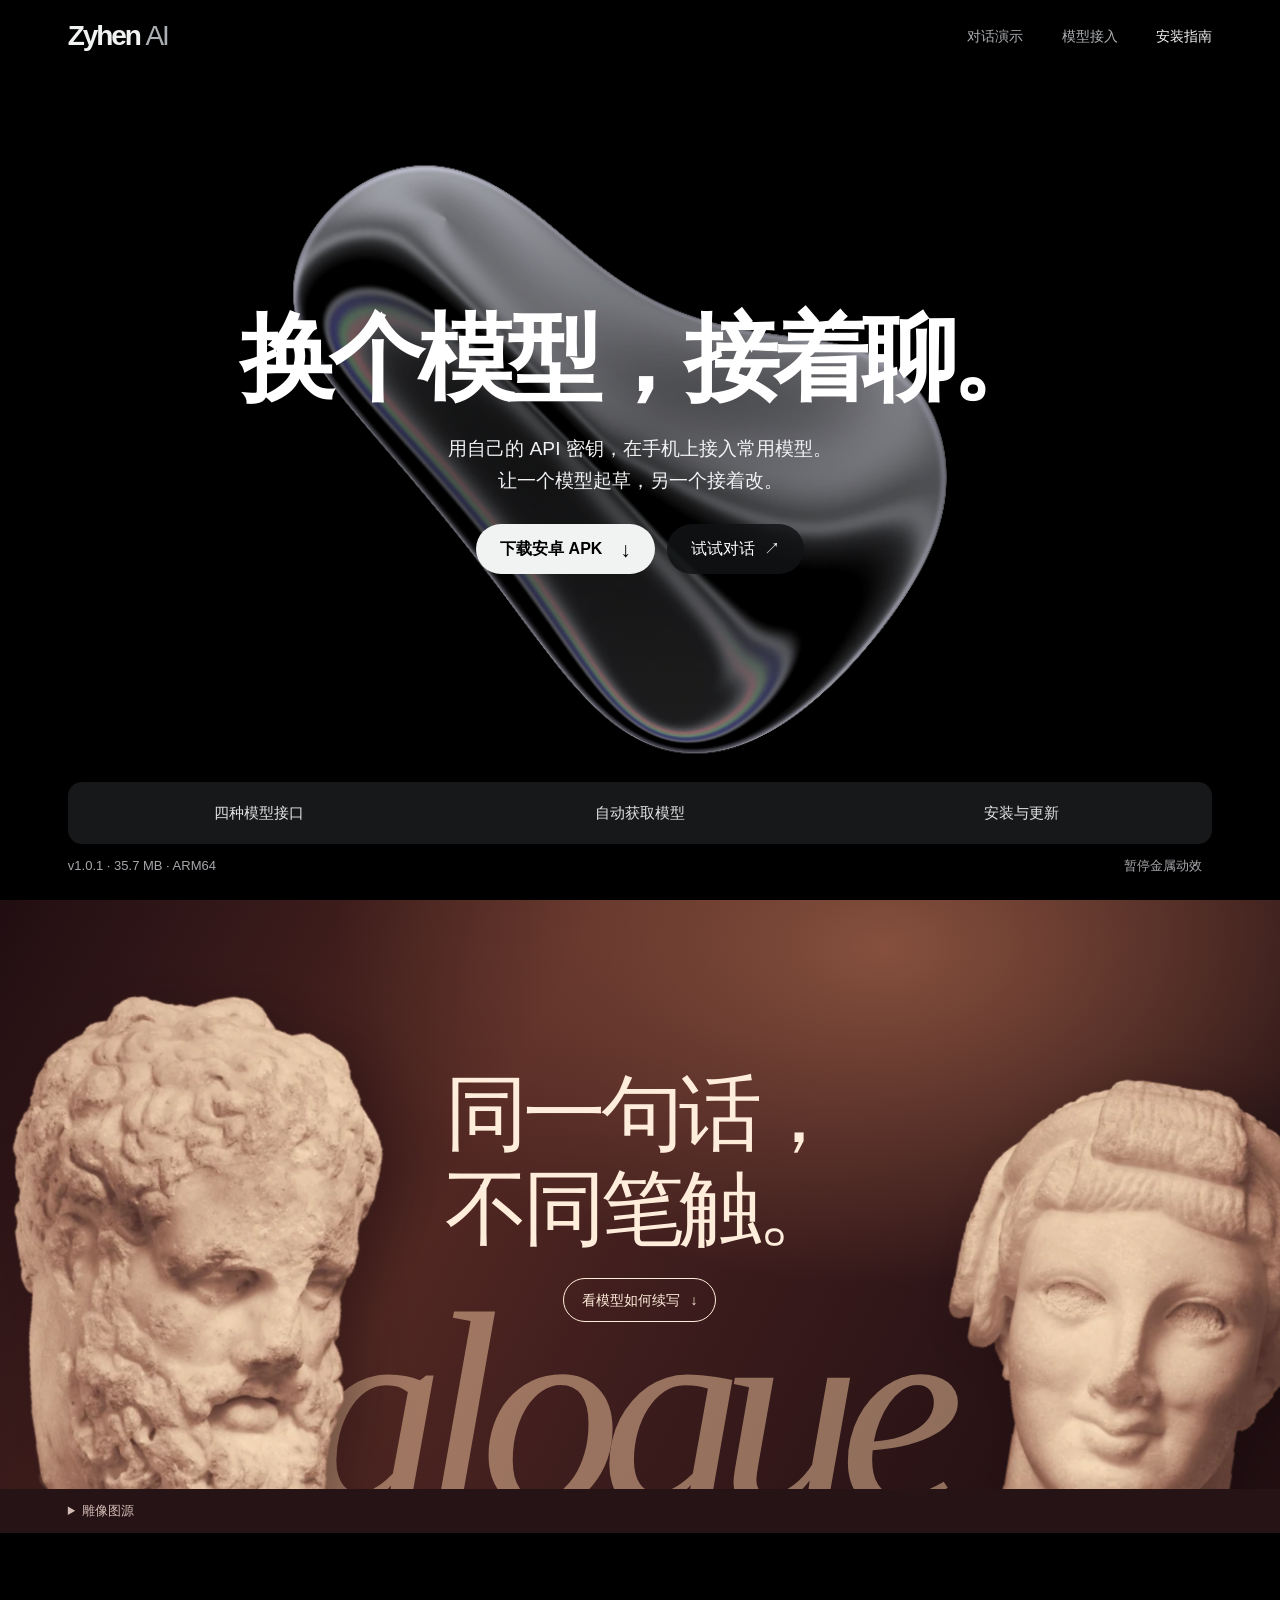
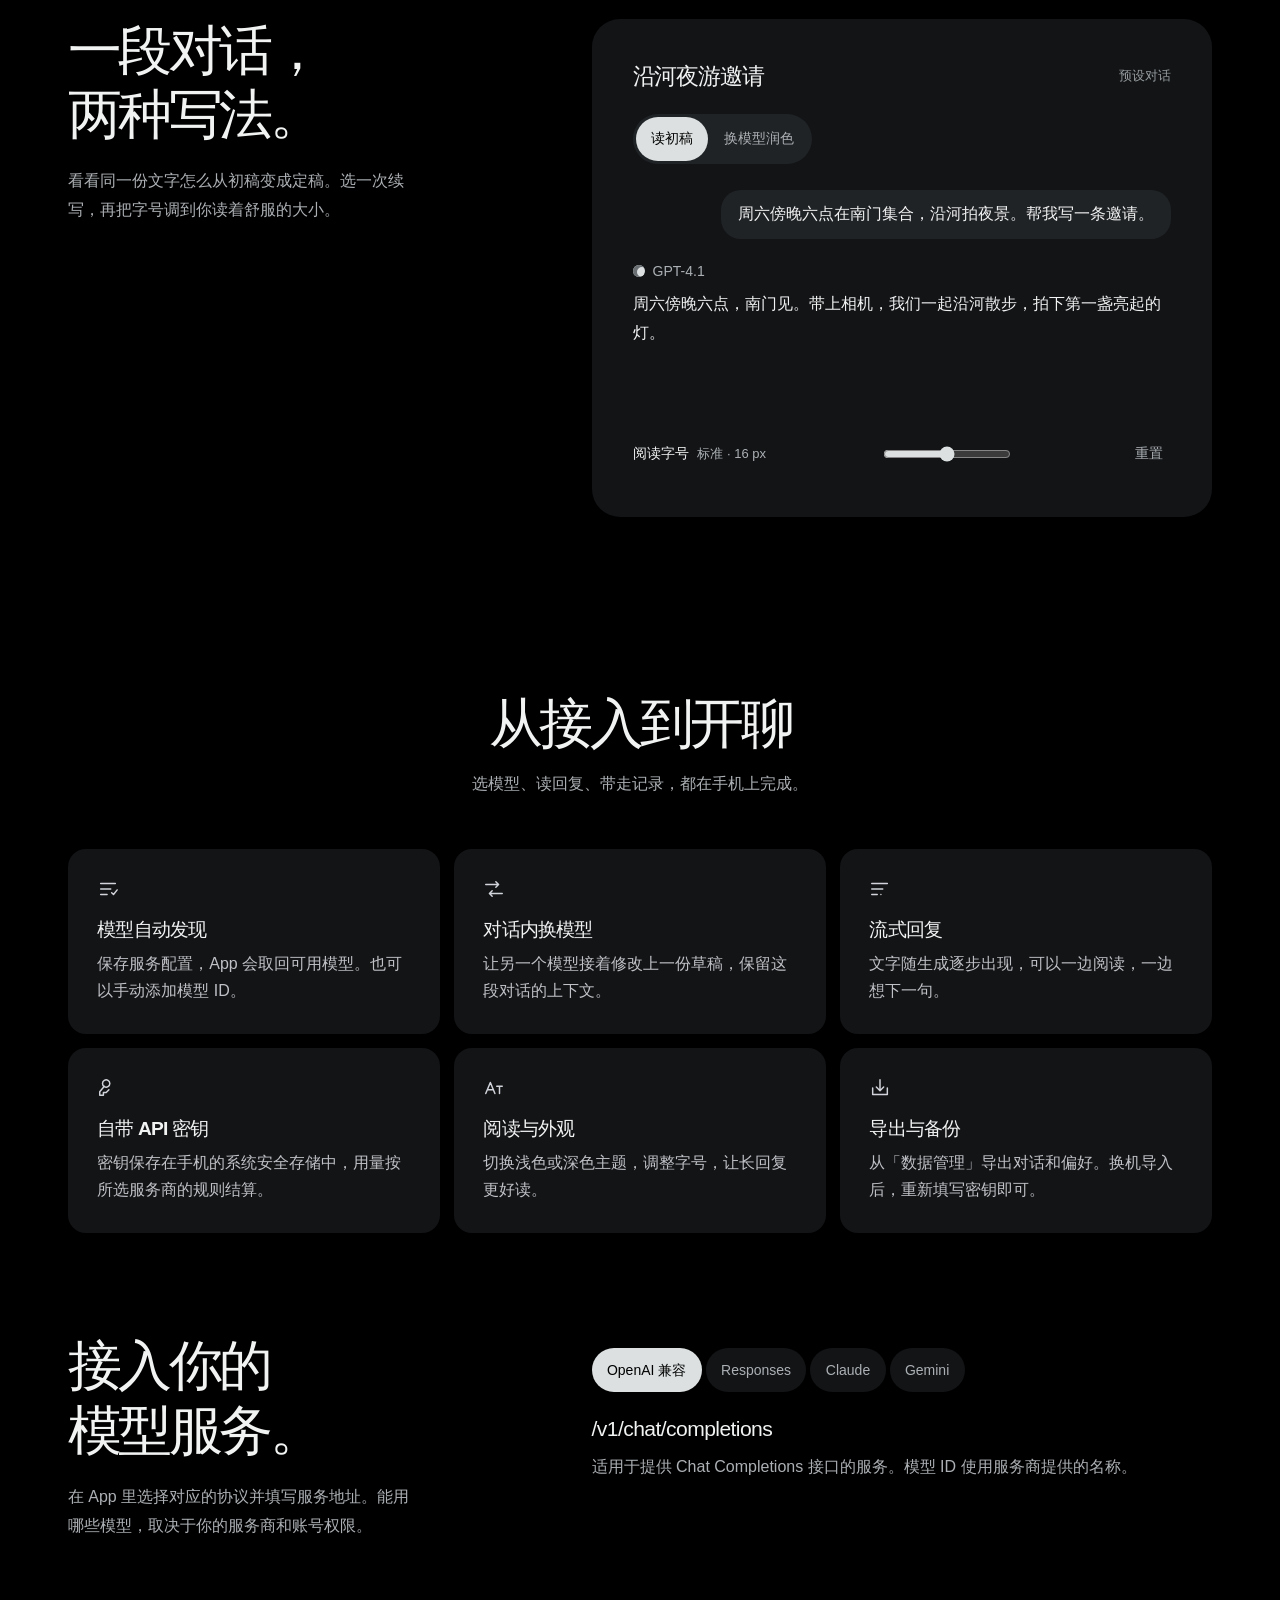
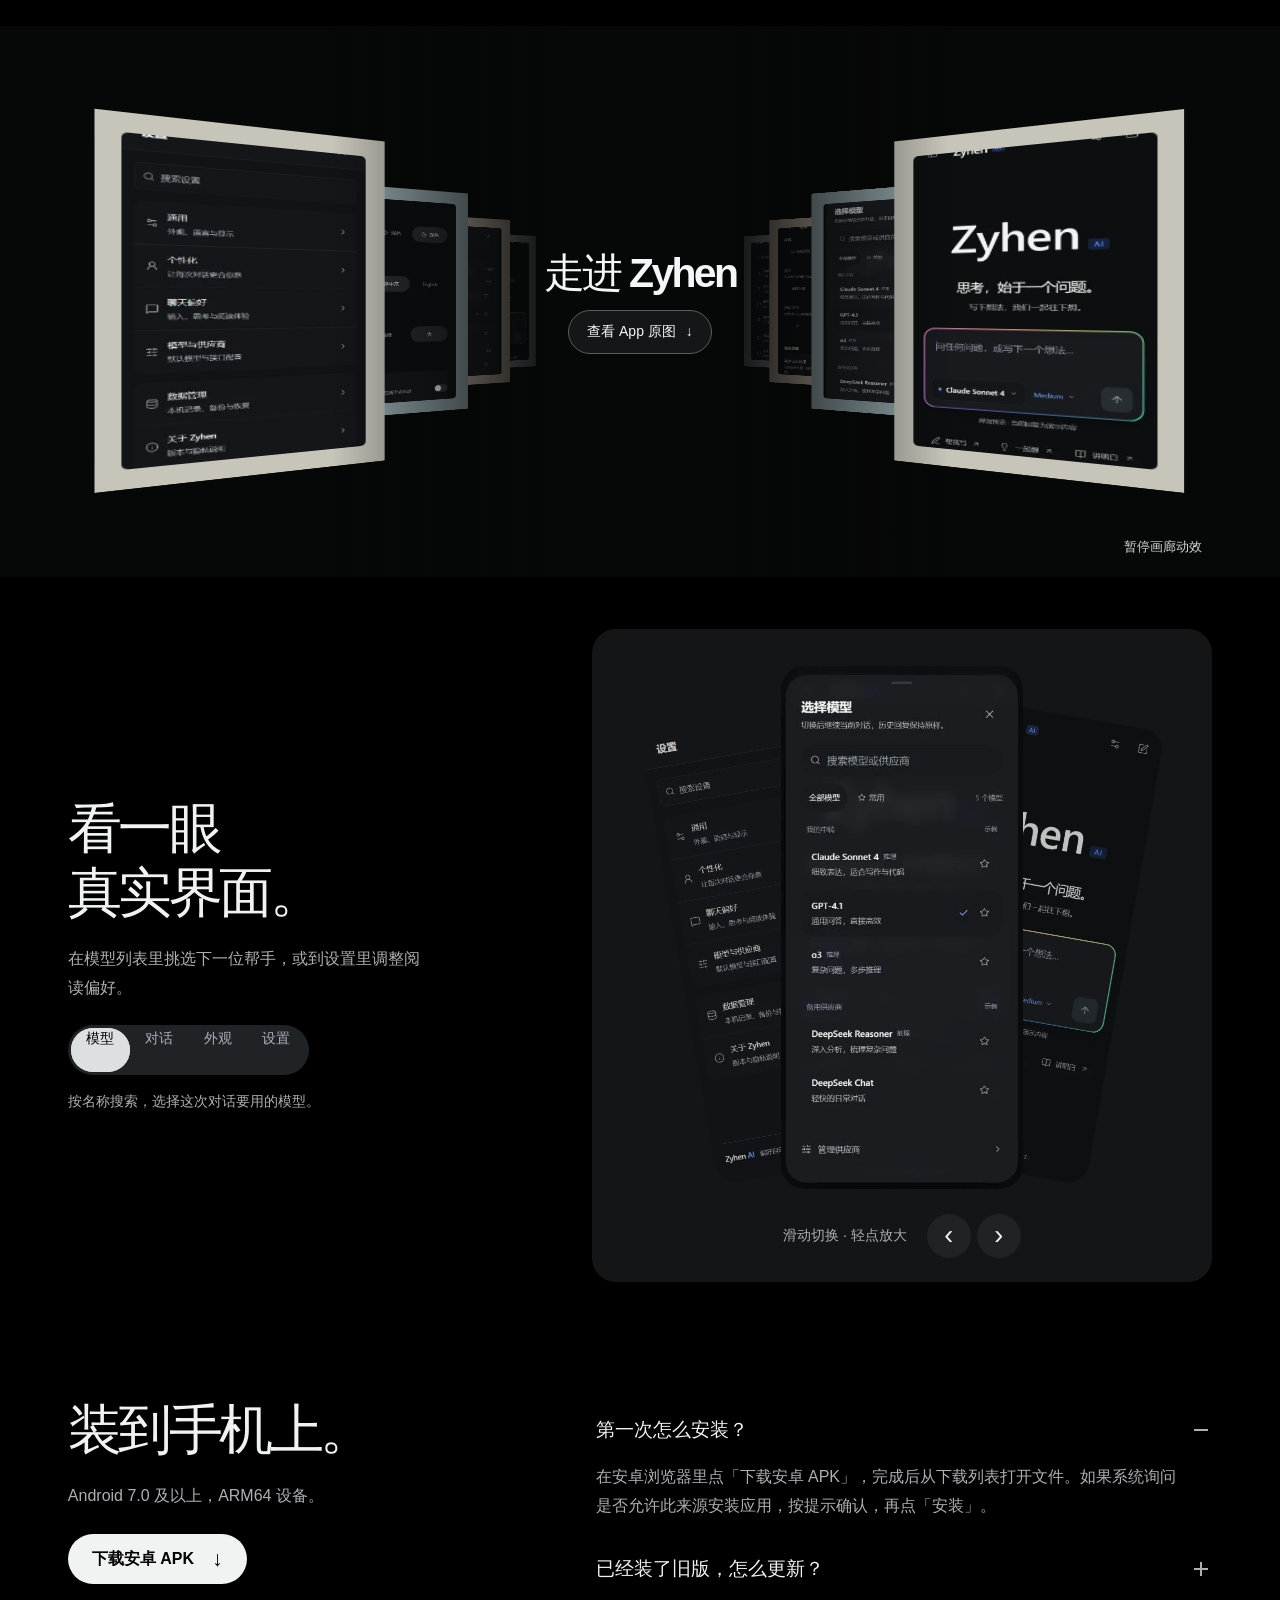
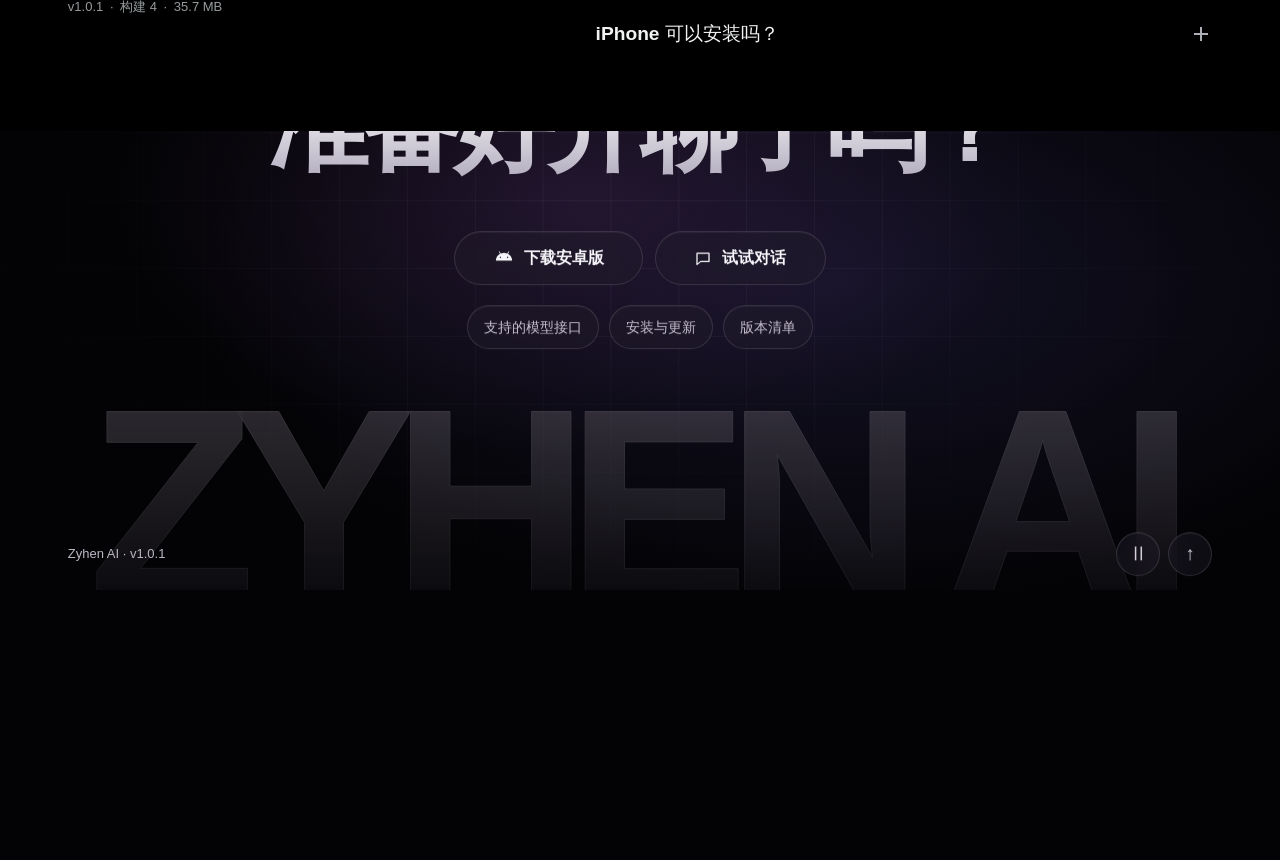
==== commit d73dd42b: "Publish Zyhen mobile product site and interactive previews" ====
--- a/index.html
+++ b/index.html
@@ -4,8 +4,8 @@
   <meta charset="utf-8"><meta name="viewport" content="width=device-width,initial-scale=1,viewport-fit=cover">
   <meta name="theme-color" content="#000000"><meta name="description" content="Zyhen AI 是自带密钥的手机 AI 客户端。预览同一段对话如何切换模型，了解支持的接口，下载 Android 安装包。">
   <link  rel="icon" href="media/icon.png"><title>Zyhen AI · 手机 AI 客户端</title>
-  <script type="module" crossorigin src="./assets/index-DV8b8MsS.js"></script>
-  <link rel="stylesheet" crossorigin href="./assets/index-BaDzP2Yn.css">
+  <script type="module" crossorigin src="./assets/index-tlTF1Rsa.js"></script>
+  <link rel="stylesheet" crossorigin href="./assets/index-B3tqGvob.css">
 </head>
 <body id="top">
   <a class="skip" href="#main">跳到正文</a>
@@ -14,9 +14,8 @@
     <section class="metal-hero" aria-labelledby="hero-title">
       <div class="metal-art" aria-hidden="true"><video  muted loop playsinline preload="none" poster="media/silver-drop.webp" data-src="media/silver-drop.mp4" width="880" height="672"></video></div>
       <div class="metal-copy wrap">
-        <span class="metal-label">Zyhen AI for Android</span>
         <h1 id="hero-title"><span>换个模型，</span><span>接着聊。</span></h1>
-        <p>用自己的 API 密钥，把常用的 AI 接到手机上。<br>让一个模型起草，再让另一个接着改。</p>
+        <p>用自己的 API 密钥，在手机上接入常用模型。<br>让一个模型起草，另一个接着改。</p>
         <div class="metal-actions"><a class="download" href="Zyhen-AI-1.0.1-b4-arm64.apk" download>下载安卓 APK <span aria-hidden="true">↓</span></a><a class="metal-secondary" href="#reader">试试对话 <span aria-hidden="true">↗</span></a></div>
       </div>
       <div class="metal-foot wrap"><div class="metal-strip"><a href="#connect">四种模型接口</a><a href="#features">自动获取模型</a><a href="#install">安装与更新</a></div>
@@ -57,7 +56,7 @@
       <div class="mf-aurora" aria-hidden="true"></div>
       <div class="mf-grid" aria-hidden="true"></div>
       <div class="mf-ribbon" aria-hidden="true"><div class="mf-track">
-        <span>模型切换 <i>✦</i> 流式对话 <i>✦</i> 自带密钥 <i>✦</i> 本机备份 <i>✦</i></span>
+        <span>模型切换 <i></i> 流式对话 <i></i> 自带密钥 <i></i> 本机备份 <i></i></span>
       </div></div>
       <div class="mf-content">
         <h2 id="footer-title">准备好开聊了吗？</h2>
--- a/assets/index-B3tqGvob.css
+++ b/assets/index-B3tqGvob.css
@@ -0,0 +1 @@
+.motion-footer{position:relative;isolation:isolate;overflow:hidden;background:#030305;scroll-margin-top:60px}.mf-panel{position:relative;isolation:isolate;overflow:hidden;background:#030305;min-height:clamp(460px,57vw,760px);display:grid;align-content:center;padding:100px 18px 135px;transform:translate3d(0,var(--curtain-offset,0px),0)}.mf-aurora,.mf-grid,.mf-word,.mf-ribbon{position:absolute;pointer-events:none;-webkit-user-select:none;-moz-user-select:none;user-select:none;z-index:-1}.mf-aurora{top:0;right:0;bottom:0;left:0;background:radial-gradient(ellipse at 45% 46%,#42275266,transparent 46%),radial-gradient(ellipse at 65% 58%,#29244f70,transparent 54%);animation:mf-breathe 9s ease-in-out alternate infinite}.mf-grid{top:0;right:0;bottom:0;left:0;background-image:linear-gradient(to right,#d9d5ff0e 1px,transparent 1px),linear-gradient(to bottom,#d9d5ff0e 1px,transparent 1px);background-size:clamp(42px,5.3vw,78px) clamp(42px,5.3vw,78px);-webkit-mask-image:radial-gradient(ellipse at center,#000 8%,transparent 82%);mask-image:radial-gradient(ellipse at center,#000 8%,transparent 82%)}.mf-ribbon{inset:6% -4% auto;overflow:hidden;padding:12px 0;transform:rotate(-2.4deg);background:#08070bab;border-block:1px solid #ffffff0b}.mf-track{display:flex;width:-moz-max-content;width:max-content;animation:mf-marquee 28s linear infinite}.mf-track span{display:flex;align-items:center;white-space:nowrap;gap:32px;padding-right:32px;font-size:13px;font-weight:600;letter-spacing:.25em;color:#aba7b4}.mf-track i{display:block;width:8px;height:8px;background:currentColor;clip-path:polygon(50% 0,62% 38%,100% 50%,62% 62%,50% 100%,38% 62%,0 50%,38% 38%);color:#9975c6}.mf-track i:nth-of-type(2n){color:#718cc7}.mf-content{position:relative;text-align:center}.mf-content h2{font-size:clamp(39px,7.8vw,112px);line-height:1.2;letter-spacing:-.07em;font-weight:710;margin:0 0 clamp(20px,3.5vw,48px);color:#e4e1e9;background:linear-gradient(#fff 17%,#b3adbf 94%);background-clip:text;-webkit-background-clip:text;-webkit-text-fill-color:transparent}.mf-actions,.mf-links,.mf-bottom,.mf-bottom>div{display:flex;align-items:center;justify-content:center}.mf-actions{gap:12px}.mf-pill{display:inline-flex;min-height:54px;align-items:stretch;color:#f7f6fa;outline-offset:5px}.mf-pill span,.mf-links a,.mf-toggle,.mf-top{background:#221d2c6b;border:1px solid #ffffff21;border-radius:999px;box-shadow:inset 0 1px #ffffff0a;backdrop-filter:blur(10px);-webkit-backdrop-filter:blur(10px)}.mf-pill span{min-height:inherit;gap:10px;padding:0 clamp(20px,3vw,40px);display:inline-flex;align-items:center;justify-content:center;font-size:16px;font-weight:600;transition:background .18s}.mf-pill:hover span,.mf-pill:focus-visible span{background:#373043aa}.mf-pill:active span{scale:.96}.mf-links{gap:10px;margin-top:20px;flex-wrap:wrap}.mf-links a{display:inline-flex;align-items:center;min-height:44px;padding:0 16px;color:#c6c0ce;font-size:14px}.mf-links a:hover{color:#fff;background:#302a37}.mf-word{bottom:-.19em;left:0;width:100%;white-space:nowrap;text-align:center;font:850 clamp(56px,21.3vw,400px)/1 Arial,sans-serif;letter-spacing:-.082em;padding-right:.07em;color:transparent;background:linear-gradient(180deg,#79737d66,#50495438 64%,#08080c 90%);background-clip:text;-webkit-background-clip:text;-webkit-text-stroke:1px #ffffff0d}.mf-bottom{position:absolute;inset:auto var(--gutter) max(14px,env(safe-area-inset-bottom));justify-content:space-between;gap:10px;color:#bdb7c4;font-size:13px}.mf-bottom>div{gap:8px}.mf-top,.mf-toggle{color:#d4cedc;display:grid;place-items:center;width:44px;height:44px;font-size:19px}.mf-toggle[hidden]{display:none}.motion-footer:not([data-visible]) .mf-aurora,.motion-footer:not([data-visible]) .mf-track,.motion-footer[data-paused] .mf-aurora,.motion-footer[data-paused] .mf-track{animation-play-state:paused}@keyframes mf-marquee{to{transform:translate(-50%)}}@keyframes mf-breathe{to{transform:translate(3%,-1%) scale(1.12);opacity:.77}}@media(max-width:640px){.mf-panel{min-height:clamp(420px,63svh,500px);padding:95px 14px 115px}.mf-actions{gap:9px}.mf-pill{min-height:50px}.mf-pill span{padding:0 18px}.mf-links{gap:5px;margin-top:15px}.mf-links a{padding:0 10px;font-size:13px}}@media(prefers-reduced-motion:reduce){.mf-panel{transform:none}.mf-aurora,.mf-track{animation:none}.mf-toggle{display:none}}@media(forced-colors:active){.mf-content h2{-webkit-text-fill-color:CanvasText}}*,:before,:after{--tw-border-spacing-x: 0;--tw-border-spacing-y: 0;--tw-translate-x: 0;--tw-translate-y: 0;--tw-rotate: 0;--tw-skew-x: 0;--tw-skew-y: 0;--tw-scale-x: 1;--tw-scale-y: 1;--tw-pan-x: ;--tw-pan-y: ;--tw-pinch-zoom: ;--tw-scroll-snap-strictness: proximity;--tw-gradient-from-position: ;--tw-gradient-via-position: ;--tw-gradient-to-position: ;--tw-ordinal: ;--tw-slashed-zero: ;--tw-numeric-figure: ;--tw-numeric-spacing: ;--tw-numeric-fraction: ;--tw-ring-inset: ;--tw-ring-offset-width: 0px;--tw-ring-offset-color: #fff;--tw-ring-color: rgb(59 130 246 / .5);--tw-ring-offset-shadow: 0 0 #0000;--tw-ring-shadow: 0 0 #0000;--tw-shadow: 0 0 #0000;--tw-shadow-colored: 0 0 #0000;--tw-blur: ;--tw-brightness: ;--tw-contrast: ;--tw-grayscale: ;--tw-hue-rotate: ;--tw-invert: ;--tw-saturate: ;--tw-sepia: ;--tw-drop-shadow: ;--tw-backdrop-blur: ;--tw-backdrop-brightness: ;--tw-backdrop-contrast: ;--tw-backdrop-grayscale: ;--tw-backdrop-hue-rotate: ;--tw-backdrop-invert: ;--tw-backdrop-opacity: ;--tw-backdrop-saturate: ;--tw-backdrop-sepia: ;--tw-contain-size: ;--tw-contain-layout: ;--tw-contain-paint: ;--tw-contain-style: }::backdrop{--tw-border-spacing-x: 0;--tw-border-spacing-y: 0;--tw-translate-x: 0;--tw-translate-y: 0;--tw-rotate: 0;--tw-skew-x: 0;--tw-skew-y: 0;--tw-scale-x: 1;--tw-scale-y: 1;--tw-pan-x: ;--tw-pan-y: ;--tw-pinch-zoom: ;--tw-scroll-snap-strictness: proximity;--tw-gradient-from-position: ;--tw-gradient-via-position: ;--tw-gradient-to-position: ;--tw-ordinal: ;--tw-slashed-zero: ;--tw-numeric-figure: ;--tw-numeric-spacing: ;--tw-numeric-fraction: ;--tw-ring-inset: ;--tw-ring-offset-width: 0px;--tw-ring-offset-color: #fff;--tw-ring-color: rgb(59 130 246 / .5);--tw-ring-offset-shadow: 0 0 #0000;--tw-ring-shadow: 0 0 #0000;--tw-shadow: 0 0 #0000;--tw-shadow-colored: 0 0 #0000;--tw-blur: ;--tw-brightness: ;--tw-contrast: ;--tw-grayscale: ;--tw-hue-rotate: ;--tw-invert: ;--tw-saturate: ;--tw-sepia: ;--tw-drop-shadow: ;--tw-backdrop-blur: ;--tw-backdrop-brightness: ;--tw-backdrop-contrast: ;--tw-backdrop-grayscale: ;--tw-backdrop-hue-rotate: ;--tw-backdrop-invert: ;--tw-backdrop-opacity: ;--tw-backdrop-saturate: ;--tw-backdrop-sepia: ;--tw-contain-size: ;--tw-contain-layout: ;--tw-contain-paint: ;--tw-contain-style: }*,:before,:after{box-sizing:border-box;border-width:0;border-style:solid;border-color:#e5e7eb}:before,:after{--tw-content: ""}html,:host{line-height:1.5;-webkit-text-size-adjust:100%;-moz-tab-size:4;-o-tab-size:4;tab-size:4;font-family:ui-sans-serif,system-ui,sans-serif,"Apple Color Emoji","Segoe UI Emoji",Segoe UI Symbol,"Noto Color Emoji";font-feature-settings:normal;font-variation-settings:normal;-webkit-tap-highlight-color:transparent}body{margin:0;line-height:inherit}hr{height:0;color:inherit;border-top-width:1px}abbr:where([title]){-webkit-text-decoration:underline dotted;text-decoration:underline dotted}h1,h2,h3,h4,h5,h6{font-size:inherit;font-weight:inherit}a{color:inherit;text-decoration:inherit}b,strong{font-weight:bolder}code,kbd,samp,pre{font-family:ui-monospace,SFMono-Regular,Menlo,Monaco,Consolas,Liberation Mono,Courier New,monospace;font-feature-settings:normal;font-variation-settings:normal;font-size:1em}small{font-size:80%}sub,sup{font-size:75%;line-height:0;position:relative;vertical-align:baseline}sub{bottom:-.25em}sup{top:-.5em}table{text-indent:0;border-color:inherit;border-collapse:collapse}button,input,optgroup,select,textarea{font-family:inherit;font-feature-settings:inherit;font-variation-settings:inherit;font-size:100%;font-weight:inherit;line-height:inherit;letter-spacing:inherit;color:inherit;margin:0;padding:0}button,select{text-transform:none}button,input:where([type=button]),input:where([type=reset]),input:where([type=submit]){-webkit-appearance:button;background-color:transparent;background-image:none}:-moz-focusring{outline:auto}:-moz-ui-invalid{box-shadow:none}progress{vertical-align:baseline}::-webkit-inner-spin-button,::-webkit-outer-spin-button{height:auto}[type=search]{-webkit-appearance:textfield;outline-offset:-2px}::-webkit-search-decoration{-webkit-appearance:none}::-webkit-file-upload-button{-webkit-appearance:button;font:inherit}summary{display:list-item}blockquote,dl,dd,h1,h2,h3,h4,h5,h6,hr,figure,p,pre{margin:0}fieldset{margin:0;padding:0}legend{padding:0}ol,ul,menu{list-style:none;margin:0;padding:0}dialog{padding:0}textarea{resize:vertical}input::-moz-placeholder,textarea::-moz-placeholder{opacity:1;color:#9ca3af}input::placeholder,textarea::placeholder{opacity:1;color:#9ca3af}button,[role=button]{cursor:pointer}:disabled{cursor:default}img,svg,video,canvas,audio,iframe,embed,object{display:block;vertical-align:middle}img,video{max-width:100%;height:auto}[hidden]:where(:not([hidden=until-found])){display:none}:root{--background: 0 0% 100%;--foreground: 240 10% 3.9%;--card: 0 0% 100%;--card-foreground: var(--foreground);--primary: 240 5.9% 10%;--primary-foreground: 0 0% 98%;--secondary: 240 4.8% 95.9%;--secondary-foreground: var(--primary);--accent: var(--secondary);--accent-foreground: var(--primary);--muted-foreground: 240 3.8% 46.1%;--destructive: 0 84.2% 60.2%;--destructive-foreground: 0 0% 98%;--border: 240 5.9% 90%;--input: var(--border);--ring: 240 10% 3.9%;--radius: .5rem}*{--tw-border-opacity: 1;border-color:hsl(var(--border) / var(--tw-border-opacity, 1))}body{--tw-bg-opacity: 1;background-color:hsl(var(--background) / var(--tw-bg-opacity, 1));--tw-text-opacity: 1;color:hsl(var(--foreground) / var(--tw-text-opacity, 1))}#root{isolation:isolate}.container{width:100%}@media(min-width:640px){.container{max-width:640px}}@media(min-width:768px){.container{max-width:768px}}@media(min-width:1024px){.container{max-width:1024px}}@media(min-width:1280px){.container{max-width:1280px}}@media(min-width:1536px){.container{max-width:1536px}}.visible{visibility:visible}.fixed{position:fixed}.absolute{position:absolute}.relative{position:relative}.inset-0{top:0;right:0;bottom:0;left:0}.z-10{z-index:10}.mx-auto{margin-left:auto;margin-right:auto}.flex{display:flex}.inline-flex{display:inline-flex}.grid{display:grid}.hidden{display:none}.h-10{height:2.5rem}.h-11{height:2.75rem}.h-9{height:2.25rem}.min-h-screen{min-height:100vh}.w-10{width:2.5rem}.max-w-3xl{max-width:48rem}.max-w-7xl{max-width:80rem}.transform{transform:translate(var(--tw-translate-x),var(--tw-translate-y)) rotate(var(--tw-rotate)) skew(var(--tw-skew-x)) skewY(var(--tw-skew-y)) scaleX(var(--tw-scale-x)) scaleY(var(--tw-scale-y))}.grid-cols-1{grid-template-columns:repeat(1,minmax(0,1fr))}.flex-col{flex-direction:column}.items-center{align-items:center}.justify-center{justify-content:center}.gap-4{gap:1rem}.gap-6{gap:1.5rem}.space-y-1\.5>:not([hidden])~:not([hidden]){--tw-space-y-reverse: 0;margin-top:calc(.375rem * calc(1 - var(--tw-space-y-reverse)));margin-bottom:calc(.375rem * var(--tw-space-y-reverse))}.space-y-6>:not([hidden])~:not([hidden]){--tw-space-y-reverse: 0;margin-top:calc(1.5rem * calc(1 - var(--tw-space-y-reverse)));margin-bottom:calc(1.5rem * var(--tw-space-y-reverse))}.space-y-8>:not([hidden])~:not([hidden]){--tw-space-y-reverse: 0;margin-top:calc(2rem * calc(1 - var(--tw-space-y-reverse)));margin-bottom:calc(2rem * var(--tw-space-y-reverse))}.overflow-hidden{overflow:hidden}.whitespace-nowrap{white-space:nowrap}.rounded-full{border-radius:9999px}.rounded-lg{border-radius:var(--radius)}.rounded-md{border-radius:calc(var(--radius) - 2px)}.border{border-width:1px}.border-foreground\/20{border-color:hsl(var(--foreground) / .2)}.border-foreground\/30{border-color:hsl(var(--foreground) / .3)}.border-input{--tw-border-opacity: 1;border-color:hsl(var(--input) / var(--tw-border-opacity, 1))}.border-transparent{border-color:transparent}.bg-background{--tw-bg-opacity: 1;background-color:hsl(var(--background) / var(--tw-bg-opacity, 1))}.bg-card{--tw-bg-opacity: 1;background-color:hsl(var(--card) / var(--tw-bg-opacity, 1))}.bg-destructive{--tw-bg-opacity: 1;background-color:hsl(var(--destructive) / var(--tw-bg-opacity, 1))}.bg-foreground{--tw-bg-opacity: 1;background-color:hsl(var(--foreground) / var(--tw-bg-opacity, 1))}.bg-foreground\/10{background-color:hsl(var(--foreground) / .1)}.bg-primary{--tw-bg-opacity: 1;background-color:hsl(var(--primary) / var(--tw-bg-opacity, 1))}.bg-secondary{--tw-bg-opacity: 1;background-color:hsl(var(--secondary) / var(--tw-bg-opacity, 1))}.p-6{padding:1.5rem}.p-8{padding:2rem}.px-2\.5{padding-left:.625rem;padding-right:.625rem}.px-3{padding-left:.75rem;padding-right:.75rem}.px-4{padding-left:1rem;padding-right:1rem}.px-6{padding-left:1.5rem;padding-right:1.5rem}.px-8{padding-left:2rem;padding-right:2rem}.py-0\.5{padding-top:.125rem;padding-bottom:.125rem}.py-2{padding-top:.5rem;padding-bottom:.5rem}.py-6{padding-top:1.5rem;padding-bottom:1.5rem}.pt-0{padding-top:0}.pt-12{padding-top:3rem}.text-center{text-align:center}.text-2xl{font-size:1.5rem;line-height:2rem}.text-5xl{font-size:3rem;line-height:1}.text-lg{font-size:1.125rem;line-height:1.75rem}.text-sm{font-size:.875rem;line-height:1.25rem}.text-xl{font-size:1.25rem;line-height:1.75rem}.text-xs{font-size:.75rem;line-height:1rem}.font-bold{font-weight:700}.font-medium{font-weight:500}.font-semibold{font-weight:600}.leading-none{line-height:1}.leading-relaxed{line-height:1.625}.leading-tight{line-height:1.25}.tracking-tight{letter-spacing:-.025em}.text-background{--tw-text-opacity: 1;color:hsl(var(--background) / var(--tw-text-opacity, 1))}.text-card-foreground{--tw-text-opacity: 1;color:hsl(var(--card-foreground) / var(--tw-text-opacity, 1))}.text-destructive-foreground{--tw-text-opacity: 1;color:hsl(var(--destructive-foreground) / var(--tw-text-opacity, 1))}.text-foreground{--tw-text-opacity: 1;color:hsl(var(--foreground) / var(--tw-text-opacity, 1))}.text-foreground\/90{color:hsl(var(--foreground) / .9)}.text-muted-foreground{--tw-text-opacity: 1;color:hsl(var(--muted-foreground) / var(--tw-text-opacity, 1))}.text-primary{--tw-text-opacity: 1;color:hsl(var(--primary) / var(--tw-text-opacity, 1))}.text-primary-foreground{--tw-text-opacity: 1;color:hsl(var(--primary-foreground) / var(--tw-text-opacity, 1))}.text-secondary-foreground{--tw-text-opacity: 1;color:hsl(var(--secondary-foreground) / var(--tw-text-opacity, 1))}.underline-offset-4{text-underline-offset:4px}.shadow-2xl{--tw-shadow: 0 25px 50px -12px rgb(0 0 0 / .25);--tw-shadow-colored: 0 25px 50px -12px var(--tw-shadow-color);box-shadow:var(--tw-ring-offset-shadow, 0 0 #0000),var(--tw-ring-shadow, 0 0 #0000),var(--tw-shadow)}.shadow-sm{--tw-shadow: 0 1px 2px 0 rgb(0 0 0 / .05);--tw-shadow-colored: 0 1px 2px 0 var(--tw-shadow-color);box-shadow:var(--tw-ring-offset-shadow, 0 0 #0000),var(--tw-ring-shadow, 0 0 #0000),var(--tw-shadow)}.outline{outline-style:solid}.ring-offset-background{--tw-ring-offset-color: hsl(var(--background) / 1)}.backdrop-blur-md{--tw-backdrop-blur: blur(12px);-webkit-backdrop-filter:var(--tw-backdrop-blur) var(--tw-backdrop-brightness) var(--tw-backdrop-contrast) var(--tw-backdrop-grayscale) var(--tw-backdrop-hue-rotate) var(--tw-backdrop-invert) var(--tw-backdrop-opacity) var(--tw-backdrop-saturate) var(--tw-backdrop-sepia);backdrop-filter:var(--tw-backdrop-blur) var(--tw-backdrop-brightness) var(--tw-backdrop-contrast) var(--tw-backdrop-grayscale) var(--tw-backdrop-hue-rotate) var(--tw-backdrop-invert) var(--tw-backdrop-opacity) var(--tw-backdrop-saturate) var(--tw-backdrop-sepia)}.backdrop-blur-sm{--tw-backdrop-blur: blur(4px);-webkit-backdrop-filter:var(--tw-backdrop-blur) var(--tw-backdrop-brightness) var(--tw-backdrop-contrast) var(--tw-backdrop-grayscale) var(--tw-backdrop-hue-rotate) var(--tw-backdrop-invert) var(--tw-backdrop-opacity) var(--tw-backdrop-saturate) var(--tw-backdrop-sepia);backdrop-filter:var(--tw-backdrop-blur) var(--tw-backdrop-brightness) var(--tw-backdrop-contrast) var(--tw-backdrop-grayscale) var(--tw-backdrop-hue-rotate) var(--tw-backdrop-invert) var(--tw-backdrop-opacity) var(--tw-backdrop-saturate) var(--tw-backdrop-sepia)}.transition{transition-property:color,background-color,border-color,text-decoration-color,fill,stroke,opacity,box-shadow,transform,filter,backdrop-filter;transition-timing-function:cubic-bezier(.4,0,.2,1);transition-duration:.15s}.transition-all{transition-property:all;transition-timing-function:cubic-bezier(.4,0,.2,1);transition-duration:.15s}.transition-colors{transition-property:color,background-color,border-color,text-decoration-color,fill,stroke;transition-timing-function:cubic-bezier(.4,0,.2,1);transition-duration:.15s}.duration-300{transition-duration:.3s}.hover\:border-foreground\/50:hover{border-color:hsl(var(--foreground) / .5)}.hover\:bg-accent:hover{--tw-bg-opacity: 1;background-color:hsl(var(--accent) / var(--tw-bg-opacity, 1))}.hover\:bg-destructive\/80:hover{background-color:hsl(var(--destructive) / .8)}.hover\:bg-destructive\/90:hover{background-color:hsl(var(--destructive) / .9)}.hover\:bg-foreground\/10:hover{background-color:hsl(var(--foreground) / .1)}.hover\:bg-foreground\/20:hover{background-color:hsl(var(--foreground) / .2)}.hover\:bg-foreground\/90:hover{background-color:hsl(var(--foreground) / .9)}.hover\:bg-primary\/80:hover{background-color:hsl(var(--primary) / .8)}.hover\:bg-primary\/90:hover{background-color:hsl(var(--primary) / .9)}.hover\:bg-secondary\/80:hover{background-color:hsl(var(--secondary) / .8)}.hover\:text-accent-foreground:hover{--tw-text-opacity: 1;color:hsl(var(--accent-foreground) / var(--tw-text-opacity, 1))}.hover\:underline:hover{text-decoration-line:underline}.focus\:outline-none:focus{outline:2px solid transparent;outline-offset:2px}.focus\:ring-2:focus{--tw-ring-offset-shadow: var(--tw-ring-inset) 0 0 0 var(--tw-ring-offset-width) var(--tw-ring-offset-color);--tw-ring-shadow: var(--tw-ring-inset) 0 0 0 calc(2px + var(--tw-ring-offset-width)) var(--tw-ring-color);box-shadow:var(--tw-ring-offset-shadow),var(--tw-ring-shadow),var(--tw-shadow, 0 0 #0000)}.focus\:ring-ring:focus{--tw-ring-opacity: 1;--tw-ring-color: hsl(var(--ring) / var(--tw-ring-opacity, 1))}.focus\:ring-offset-2:focus{--tw-ring-offset-width: 2px}.focus-visible\:outline-none:focus-visible{outline:2px solid transparent;outline-offset:2px}.focus-visible\:ring-2:focus-visible{--tw-ring-offset-shadow: var(--tw-ring-inset) 0 0 0 var(--tw-ring-offset-width) var(--tw-ring-offset-color);--tw-ring-shadow: var(--tw-ring-inset) 0 0 0 calc(2px + var(--tw-ring-offset-width)) var(--tw-ring-color);box-shadow:var(--tw-ring-offset-shadow),var(--tw-ring-shadow),var(--tw-shadow, 0 0 #0000)}.focus-visible\:ring-ring:focus-visible{--tw-ring-opacity: 1;--tw-ring-color: hsl(var(--ring) / var(--tw-ring-opacity, 1))}.focus-visible\:ring-offset-2:focus-visible{--tw-ring-offset-width: 2px}.disabled\:pointer-events-none:disabled{pointer-events:none}.disabled\:opacity-50:disabled{opacity:.5}@media(min-width:640px){.sm\:flex-row{flex-direction:row}.sm\:text-2xl{font-size:1.5rem;line-height:2rem}.sm\:text-6xl{font-size:3.75rem;line-height:1}}@media(min-width:768px){.md\:grid-cols-3{grid-template-columns:repeat(3,minmax(0,1fr))}}@media(min-width:1024px){.lg\:px-8{padding-left:2rem;padding-right:2rem}.lg\:text-7xl{font-size:4.5rem;line-height:1}}@media(min-width:1280px){.xl\:text-8xl{font-size:6rem;line-height:1}}.deck{display:block;width:100%;min-width:0}.deck-stage{display:grid;justify-items:center;position:relative;isolation:isolate;width:100%;overflow:hidden;padding:13px 0 20px;-moz-user-select:none;user-select:none;-webkit-user-select:none;touch-action:pan-y pinch-zoom;cursor:grab}.deck-stage:active{cursor:grabbing}.deck-stack{display:grid;width:min(57%,242px);aspect-ratio:375 / 811}.viewer .deck-leaf{grid-area:1 / 1;width:100%;height:100%;-o-object-fit:cover;object-fit:cover;pointer-events:none;background-color:#111319}.viewer .deck-tools{display:flex;align-items:center;justify-content:space-between;gap:8px;width:100%;padding:5px clamp(6px,2vw,24px) 0;font-size:14px;color:#d7dfed}.deck-arrows,.loupe-tools{display:flex;align-items:center;gap:6px}.deck-arrows button,.loupe button{display:grid;place-items:center;min-width:44px;height:44px;padding:0;border-radius:99px;background:#354054;color:#fff;line-height:1;cursor:pointer;font-size:27px;font-family:inherit;transition:transform .14s,background .18s}.deck-arrows button:active,.loupe button:active{transform:scale(.94)}@media(hover:hover){.deck-arrows button:hover,.loupe button:hover{background:#43516c}}.loupe:not([open]){display:none}.loupe{position:fixed;top:0;right:0;bottom:0;left:0;margin:auto;padding:0;width:min(94vw,640px);height:min(94vh,1000px);height:min(94dvh,1000px);max-height:none;max-width:none;background:#151b25;color:#f4f6fb;border-radius:24px}.loupe::backdrop{background:#06090fd6}.loupe-body{display:grid;grid-template-rows:auto minmax(0,1fr) auto;gap:14px;height:100%;padding:15px clamp(12px,3vw,24px)}.loupe header,.loupe-tools{display:flex;justify-content:space-between;align-items:center}.loupe h2{font-size:21px;letter-spacing:-.035em}.loupe-view{overflow:auto;overscroll-behavior:contain;min-height:0}.loupe-view img{width:100%;height:100%;-o-object-fit:contain;object-fit:contain;margin:auto}.loupe-view[data-zoomed=true] img{width:max(100%,490px);max-width:none;height:auto}.loupe-tools{justify-content:center;gap:14px}.loupe-tools button[aria-pressed]{padding:0 24px;font-size:15px}:root{--paper:#000;--ink:#f1f2f2;--sub:#acb0b4;--soft:#969b9e;--surface:#121416;--control:#202326;--silver:#dce0e0;--gutter:clamp(20px,5.3vw,86px);--ease:cubic-bezier(.23,1,.32,1);color-scheme:dark;background:var(--paper);color:var(--ink);scroll-behavior:smooth;-webkit-text-size-adjust:100%;font-family:Inter,-apple-system,BlinkMacSystemFont,Segoe UI,PingFang SC,Microsoft YaHei,sans-serif}body{margin:0;background:var(--paper);color:var(--ink)}body,button,input{font-family:inherit}h1,h2,h3,p,figure,dl,dd{margin:0}button,a,summary,input{-webkit-tap-highlight-color:transparent}button,summary{cursor:pointer}a{text-decoration:none}:focus-visible{outline:2px solid var(--silver);outline-offset:3px}.wrap{width:min(calc(100% - 2 * var(--gutter)),1260px);margin-inline:auto}.skip{position:fixed;z-index:31;top:8px;left:12px;padding:10px 16px;background:var(--silver);color:var(--paper);transform:translateY(-160%)}.skip:focus{transform:none}.mast{background:#000000d6;position:sticky;top:0;z-index:30;backdrop-filter:blur(18px);-webkit-backdrop-filter:blur(18px)}.mast-inner,.foot,.foot div,nav,.actions,.brand,.light-bar,.light-choices{display:flex;align-items:center}.mast-inner,.foot{justify-content:space-between;min-height:72px}.brand{gap:.2em;min-height:44px;color:var(--ink);font:650 28px/1 Segoe UI,Inter,sans-serif;letter-spacing:-.075em}.brand span{font-weight:330;color:var(--sub)}nav,.foot div{gap:clamp(14px,3vw,44px)}nav a,.foot div a,.quiet{display:inline-flex;align-items:center;min-height:44px;font-size:14px;font-weight:500;color:var(--sub);transition:color .16s}nav a:hover,.foot a:hover,.quiet:hover{color:var(--ink)}.nav-download{color:var(--ink)}.hero{display:grid;grid-template-columns:.98fr 1.12fr;gap:2%;align-items:center;min-height:clamp(540px,44vw,670px);padding:20px 0 52px}.intro,.optics,.chapter>*{min-width:0}h1,h2{text-wrap:balance;letter-spacing:-.065em;font-weight:580}h1{font-size:clamp(56px,6.6vw,101px);line-height:1.12}.title-line,.title-line span{display:block}.title-line{overflow:hidden;padding:.04em .12em .09em 0;margin:-.04em -.12em -.09em 0}.intro p,.chapter-intro>p{font-size:clamp(16px,1.23vw,19px);line-height:1.8;color:var(--sub);max-width:24em}.intro p{margin:24px 0}.actions{gap:24px}.download{display:inline-flex;align-items:center;justify-content:center;gap:18px;min-height:50px;border-radius:999px;background:var(--ink);color:var(--paper);font-weight:650;padding:0 24px;transition:transform .2s var(--ease),background .15s}.download span{font:500 21px/1 Segoe UI,sans-serif}.download:hover{transform:translateY(-2px);background:#fff}.download:active{transform:scale(.98)}.quiet{gap:7px;font-size:16px;color:var(--silver)}.quiet span{transition:transform .2s}.quiet:hover span{transform:translate(2px,2px)}small{display:block;margin-top:13px;color:var(--soft);font-size:13px;line-height:1.6;font-variant-numeric:tabular-nums}small b{font-weight:400;padding:0 3px}.optics{display:grid;justify-items:center;align-content:center}.lens-stage{position:relative;width:100%;max-height:560px;aspect-ratio:1.19;touch-action:pan-y pinch-zoom;cursor:grab;-moz-user-select:none;user-select:none;-webkit-user-select:none}.lens-stage:active{cursor:grabbing}.lens-stage img,.live-optic{position:absolute;height:100%;width:100%;top:0;right:0;bottom:0;left:0;-o-object-fit:contain;object-fit:contain;pointer-events:none}.light-bar{justify-content:center;flex-wrap:wrap;margin-top:4px;gap:6px;color:var(--sub);font-size:13px}.light-choices{gap:0;padding:0 4px;background:var(--surface);border-radius:999px}.light-choices button,.optic-aux{height:44px;display:inline-flex;align-items:center;justify-content:center;gap:6px;padding:0 10px;color:var(--sub);font-size:13px;border-radius:999px}.light-choices button[aria-pressed=true]{color:var(--ink);background:var(--control)}.drag-hint{margin-right:6px}.swatch{display:inline-block;width:8px;height:8px;border-radius:50%;background:var(--silver)}.ice{background:#95d5e8}.amber{background:#ecbc85}.optic-aux{width:44px;background:var(--surface);color:var(--silver);font-size:17px}.chapter{display:grid;grid-template-columns:.84fr 1.16fr;align-items:start;gap:6.5%;padding-block:clamp(56px,6.7vw,104px);scroll-margin-top:58px}h2{font-size:clamp(36px,4.25vw,66px);line-height:1.18}.chapter-intro>p{max-width:22em;margin:20px 0 0}.reader{background:var(--surface);border-radius:28px;padding:clamp(22px,3.2vw,46px)}.sample-head{display:flex;align-items:center;justify-content:space-between;gap:15px}h3{font-size:clamp(21px,1.8vw,28px);font-weight:570;letter-spacing:-.045em;line-height:1.4}.sample-status{color:var(--soft);font-size:13px;white-space:nowrap}.draft-switch,.screen-tabs{display:inline-flex;padding:3px;background:var(--control);border-radius:999px;margin-top:22px}.draft-switch button,.protocol-switch button,.screen-tabs button{min-height:44px;border-radius:999px;padding:0 clamp(10px,1.2vw,18px);color:var(--sub);font-size:14px;white-space:nowrap;transition:color .16s,background .16s}.draft-switch button[aria-pressed=true],.screen-tabs button[aria-selected=true],.protocol-switch button[aria-pressed=true],.tab-surface{background:var(--silver);color:var(--paper)}.tab-surface{border-radius:inherit}.screen-tabs button{min-width:52px}.transcript{margin-block:26px;line-height:1.8;min-height:13.5em}.prompt{width:-moz-fit-content;width:fit-content;max-width:86%;margin-left:auto;padding:10px 17px;background:var(--control);border-radius:20px}.answer-by{display:flex;gap:8px;align-items:center;font-size:14px;color:var(--sub);margin:20px 0 6px}.answer-by i{width:12px;height:12px;border-radius:100%;background:var(--silver);display:block;box-shadow:inset 3px 1px 0 1px #696e72}.reply{max-width:34em}.original{margin-bottom:8px;color:var(--sub);font-size:.92em}.original summary{line-height:44px}.original p{margin-bottom:12px}.read-controls{display:flex;gap:14px;align-items:center;justify-content:space-between;flex-wrap:wrap}.read-controls label{font-size:14px;font-weight:550;white-space:nowrap}.read-controls output{margin-left:5px;color:var(--sub);font-size:13px;font-weight:400}.read-controls input{width:clamp(74px,10vw,145px);min-height:44px;accent-color:var(--silver);cursor:pointer}.read-controls button{min-height:44px;min-width:44px;color:var(--sub);font-size:14px}.protocol-switch{display:flex;flex-wrap:wrap;gap:4px}.protocol-switch button{background:var(--surface)}.proto-output{min-height:134px;padding:22px 0 6px}.proto-output code{display:block;font:520 clamp(17px,1.65vw,25px)/1.45 Inter,"Segoe UI",sans-serif;color:var(--ink);letter-spacing:-.028em;overflow-wrap:anywhere}.proto-output p,.facts dd,#questions p{margin-top:8px;color:var(--sub);line-height:1.8;font-size:16px}.facts{display:grid;gap:19px;margin-top:16px}.facts>div{display:grid;grid-template-columns:6em 1fr;gap:16px}.facts dt{font-weight:550;line-height:1.8}.facts dd{margin:0}.gallery-note{margin-top:14px;color:var(--sub);font-size:14px;line-height:1.8}#preview-screen{width:100%;padding:0 2%}.viewer:not(.deck){display:grid;place-items:center}.viewer:not(.deck) img{width:min(60%,242px)}.viewer .deck-leaf{border-radius:24px}.viewer .deck-tools{color:var(--sub);justify-content:center;gap:20px}.deck-arrows button,.loupe button{background:var(--control);color:var(--ink)}.deck-arrows button:hover,.loupe button:hover{background:#373a3d}.loupe{background:var(--surface);color:var(--ink)}.loupe-caption{display:flex;align-items:baseline;gap:10px}.loupe-caption span{font-size:14px;font-variant-numeric:tabular-nums;color:var(--sub)}.loupe-view[data-zoomed=false]{overflow:hidden;overflow:clip;touch-action:pinch-zoom}.loupe button{touch-action:manipulation}.loupe::backdrop{background:#000000d9;-webkit-backdrop-filter:blur(12px);backdrop-filter:blur(12px)}#install .download{margin-top:23px}.answer-trigger,#questions summary{width:100%;display:flex;justify-content:space-between;align-items:center;gap:16px;min-height:65px;text-align:left;padding:14px 4px;font-weight:550;font-size:clamp(17px,1.5vw,22px)}.answer-trigger i{position:relative;width:14px;height:14px;flex:none}.answer-trigger i:before,.answer-trigger i:after{content:"";position:absolute;top:6px;left:0;width:14px;height:2px;background:var(--sub)}.answer-trigger i:after{transform:rotate(90deg);transition:transform .18s}.answer-trigger[aria-expanded=true] i:after{transform:none}#questions p{margin:0;padding:0 24px 16px 4px}#questions p a{color:var(--ink);text-decoration:underline;text-underline-offset:3px}.foot{min-height:110px}@media(prefers-reduced-motion:no-preference){.title-line>span{animation:unmask .75s var(--ease) both}.title-line+.title-line>span{animation-delay:.09s}.arrive{animation:arrive .58s var(--ease) both}@keyframes unmask{0%{transform:translateY(100%)}to{transform:none}}@keyframes arrive{0%{opacity:.6;transform:translateY(9px)}to{opacity:1;transform:none}}}@media(max-width:800px){.mast-inner{min-height:58px}.brand{font-size:25px}.nav-extra{display:none}.hero{grid-template-columns:1fr;min-height:0;gap:8px;padding:0 0 28px}.optics{grid-row:1}.lens-stage{max-height:clamp(185px,32svh,355px);width:100%}.light-bar{margin-top:0;gap:4px}.intro{margin-top:15px}h1{font-size:clamp(43px,8vw,64px)}.title-line,.title-line span{display:inline-block;vertical-align:bottom}.intro p{margin:13px 0 18px;max-width:28em}.download{min-height:48px;padding-inline:20px}.chapter{grid-template-columns:1fr;gap:24px}.chapter-intro>p{max-width:35em;margin-top:12px}h2 br{display:none}#reader{padding-top:36px}.optics{padding-top:8px}.deck-stack{width:min(57%,230px)}.gallery-note{margin-top:10px}.reader{padding:24px;border-radius:22px}.transcript{min-height:0}.proto-output{min-height:120px}.facts{margin-top:6px}.loupe{width:100vw;height:100vh;height:100dvh;border-radius:0}.loupe-body{padding-top:max(12px,env(safe-area-inset-top));padding-bottom:max(12px,env(safe-area-inset-bottom))}.foot{min-height:88px}}@media(max-width:480px){.light-bar{-moz-column-gap:2px;column-gap:2px}.light-choices{padding:0 2px}.light-choices button{padding:0 7px}.drag-hint{margin-right:3px}.optic-aux{width:40px}.reader{padding:20px 17px}.read-controls{gap:6px}.facts>div{grid-template-columns:4.2em 1fr;gap:12px}.protocol-switch{gap:3px}.protocol-switch button{font-size:13px;padding:0 11px}.proto-output{min-height:125px}}@media(max-width:355px){:root{--gutter:16px}.drag-hint{position:absolute;width:1px;height:1px;overflow:hidden;clip-path:inset(50%)}.intro p{margin:11px 0 16px}h1{font-size:38px}.reader{padding:18px 14px}.read-controls{gap:4px}.read-controls input{width:68px}.protocol-switch button{padding:0 8px}}@media(prefers-reduced-motion:reduce){:root{scroll-behavior:auto}*,*:before,*:after{animation-duration:0s!important;transition-duration:0s!important}}.copy-line{display:flex;flex-wrap:wrap;gap:8px;align-items:center;margin-top:8px;font-size:14px;overflow-wrap:anywhere}.copy-line button{min-height:44px;padding-inline:14px;background:var(--control);color:var(--ink);border-radius:999px}.legacy-anchor{scroll-margin-top:70px}@media(min-width:801px){#preview{align-items:center;padding-block:52px}#preview-screen{background:#131516;border-radius:24px;padding:24px 2%}#install{padding-block:64px}}@media(max-width:800px){#reader{padding-top:52px}}@media(max-height:680px)and (max-width:600px){.lens-stage{max-height:clamp(124px,26svh,172px)}.hero{padding-bottom:14px}}.metal-hero,.atelier,.passage{position:relative;isolation:isolate;overflow:hidden}.metal-hero{min-height:clamp(600px,calc(100svh - 72px),890px);display:grid;grid-template-rows:1fr auto;text-align:center;background:#000}.metal-art{position:absolute;top:0;right:0;bottom:11%;left:0;z-index:-1;display:grid;place-items:center}.metal-art video{max-width:none;width:min(80vw,900px);height:100%;-o-object-fit:contain;object-fit:contain;opacity:.83}.metal-copy{align-self:center;padding:40px 0 16px}.metal-copy h1{font-size:clamp(56px,7.4vw,122px);font-weight:720;line-height:1.15;margin:0 auto 20px;color:#fff}.metal-copy h1 span{white-space:nowrap}.metal-copy p{font-size:clamp(16px,1.5vw,21px);line-height:1.7;color:#f1f2f3}.metal-art:after{content:"";position:absolute;top:0;right:0;bottom:0;left:0;background:radial-gradient(ellipse at center,rgba(0,0,0,.48),transparent 57%);pointer-events:none}.metal-actions,.metal-strip,.metal-meta,.metal-secondary{display:flex;align-items:center;justify-content:center}.metal-actions{gap:12px;margin:26px auto 0}.metal-secondary{min-height:50px;gap:9px;color:#fff;background:#111315d9;border-radius:999px;padding-inline:24px;transition:background .18s}.metal-secondary:hover,.metal-secondary:focus-visible{background:#303337}.metal-foot{padding-bottom:12px}.metal-strip{padding:4px 0;background:#1b1c1edb;border-radius:14px;backdrop-filter:blur(14px);-webkit-backdrop-filter:blur(14px)}.metal-strip a{flex:1;min-height:54px;display:grid;place-items:center;color:#e4e4e5;font-size:15px}.metal-strip a:hover,.metal-strip a:focus-visible{color:#fff;text-decoration:underline;text-underline-offset:5px}.metal-meta{justify-content:space-between;color:#a6a7ab;font-size:13px}.edition-toggle,.atelier-skip{min-height:44px;color:inherit;padding:0 10px;font-size:13px}.edition-toggle[hidden],.atelier-skip[hidden]{display:none}.edition-toggle:hover,.atelier-skip:hover,.art-credit a:hover{text-decoration:underline}@media(prefers-reduced-motion:no-preference){.metal-copy>*{animation:metal-enter .8s var(--ease) both}.metal-copy h1{animation-delay:80ms}.metal-copy p{animation-delay:.14s}.metal-actions{animation-delay:.2s}@keyframes metal-enter{0%{transform:translateY(16px);opacity:.4}}}.atelier,.passage,.feature-section{scroll-margin-top:72px}.atelier{background:#361914;color:#ffeddb}.atelier-scene{position:relative;display:grid;place-items:center;isolation:isolate;min-height:clamp(380px,46vw,650px);overflow:hidden}.atelier-light{position:absolute;top:0;right:0;bottom:0;left:0;z-index:-3;background:radial-gradient(ellipse at 69% 8%,#86503d 0%,transparent 44%),linear-gradient(118deg,#210e12,#512722 38%,#3e1d1d 54%,#220f12 88%)}.sculpture{position:absolute;z-index:-1;-o-object-fit:contain;object-fit:contain;transform:translate(var(--drift,0px));-o-object-position:bottom;object-position:bottom;filter:drop-shadow(18px 12px 25px #10050955)}.sculpture-left{width:36%;height:97%;max-width:none;left:-2%;bottom:-12%;rotate:-9deg}.sculpture-right{width:30%;height:87%;max-width:none;right:-4%;bottom:-16%;rotate:9deg}.atelier-copy{text-align:center;position:relative;z-index:1;padding-block:25px}.atelier-copy h2{font:500 clamp(44px,6.5vw,93px)/1.15 "Songti SC",STSong,SimSun,serif;letter-spacing:-.06em}.atelier-copy a,.passage-copy a{display:inline-flex;align-items:center;justify-content:center;gap:10px;min-height:44px;margin-top:20px;padding:0 18px;border:1px solid currentColor;border-radius:999px;color:inherit;font-size:14px}.atelier-copy a:hover{background:#ffeddb;color:#391c19}.atelier-type{position:absolute;z-index:-2;bottom:-.23em;left:5%;font:italic 400 clamp(96px,22vw,400px)/1 "Times New Roman",serif;letter-spacing:-.075em;color:#f5caa280;pointer-events:none}.atelier-curtain{position:absolute;z-index:3;top:0;right:0;bottom:0;left:0;background:#1a1111;color:#e1c5a2;display:none;place-items:center;pointer-events:none}.atelier-curtain span{font:italic 500 clamp(52px,9vw,120px)/1 Georgia,serif;letter-spacing:-.05em;background:#fff url(../media/apollo.webp) 50% 43% / 93% auto;background-clip:text;-webkit-background-clip:text;color:transparent}.meander{position:absolute;width:min(67%,350px);aspect-ratio:1}.meander svg{width:100%;height:100%}.atelier-skip{position:absolute;z-index:4;right:var(--gutter);bottom:12px;color:#fff}.art-credit{background:#261316;padding:0 var(--gutter);color:#d3bcb3;font-size:13px}.art-credit summary{width:-moz-fit-content;width:fit-content;min-height:44px;padding-block:12px}.art-credit p{padding-bottom:15px;line-height:1.9}.art-credit a{color:#f9e2d3;text-decoration:underline}@media(prefers-reduced-motion:no-preference){.atelier.playing .atelier-curtain{display:grid;animation:unveil 1.8s ease both}.atelier.playing .meander{animation:meander-turn 1.8s ease-out both}.atelier.playing .atelier-curtain span{animation:stone-fill 1s ease both}.atelier.playing .sculpture{animation:stone-rise 1.8s var(--ease) both}@keyframes unveil{0%,40%{clip-path:inset(0)}to{clip-path:inset(0 0 100%)}}@keyframes meander-turn{0%{transform:rotate(-38deg) scale(.83);opacity:.2}}@keyframes stone-fill{0%{clip-path:inset(100% 0 0)}to{clip-path:inset(0)}}@keyframes stone-rise{0%,25%{transform:translateY(18%) scale(.96)}}}.feature-section{padding-block:clamp(60px,7vw,110px)}.feature-intro{text-align:center}.feature-intro p{margin:14px 0 0;color:var(--sub);line-height:1.7}.feature-grid{display:grid;grid-template-columns:repeat(3,minmax(0,1fr));gap:14px;margin-top:clamp(26px,4vw,56px)}.feature-grid article{padding:clamp(20px,2.3vw,36px);border-radius:18px;background:#131416}.feature-grid svg{color:#d1d4da}.feature-grid h3{font-size:clamp(18px,1.5vw,23px);line-height:1.4;margin:17px 0 6px}.feature-grid p{line-height:1.7;font-size:16px;color:#bfc1c6}.feature-section+.chapter{padding-top:12px;align-items:center}.passage{height:clamp(350px,43vw,620px);background:#060707;display:grid;place-items:center}.passage-walls{position:absolute;top:0;right:0;bottom:0;left:0;perspective:520px;perspective-origin:50% 50%;transform-style:preserve-3d;pointer-events:none}.passage-plane{position:absolute;top:50%;left:50%;width:clamp(116px,19vw,264px);height:clamp(184px,28vw,382px);margin-left:calc(clamp(116px,19vw,264px)/-2);margin-top:calc(clamp(184px,28vw,382px)/-2);--side:1;--wall:clamp(175px,31vw,470px);--depth:calc(-860px + var(--slot) * 282px);transform:translate3d(calc(var(--wall) * var(--side)),0,var(--depth)) rotateY(calc(-24deg * var(--side)));background:#191b1d;padding:clamp(7px,1.5vw,22px);background:#aba9b7}.passage-plane:nth-child(4n+2){background:#c9b9a9}.passage-plane:nth-child(4n+3){background:#96a8ac}.passage-plane:nth-child(4n){background:#c7c5ba}.passage-plane.left{--side:-1}.passage-plane img{display:block;width:100%;height:100%;border-radius:5px;-o-object-fit:cover;object-fit:cover;-o-object-position:50% 17%;object-position:50% 17%}.passage:after{content:"";position:absolute;top:0;right:0;bottom:0;left:0;background:linear-gradient(90deg,transparent 26%,#060707 44%,#060707 56%,transparent 74%);pointer-events:none}.passage-copy,.passage>.edition-toggle{z-index:1}.passage-copy{position:relative;text-align:center;color:#f5f6f7}.passage-copy h2{font-size:clamp(28px,3.2vw,50px)}.passage-copy a{background:#141617;border-color:#5b5e60;margin-top:12px}.passage-copy a:hover{color:#000;background:#f5f6f7}.passage>.edition-toggle{position:absolute;bottom:8px;right:var(--gutter);color:#d4d6d7;background:#080909d9;border-radius:999px}@media(prefers-reduced-motion:no-preference){.passage.animated .passage-plane{animation:passage-fly 12s linear infinite;animation-delay:calc(var(--slot) * -3s);animation-play-state:paused}.passage.running .passage-plane{animation-play-state:running}@keyframes passage-fly{0%{opacity:0;transform:translate3d(calc(var(--wall) * var(--side)),0,-940px) rotateY(calc(-24deg * var(--side)))}8%{opacity:.9}94%{opacity:1}to{opacity:0;transform:translate3d(calc(var(--wall) * var(--side)),0,360px) rotateY(calc(-24deg * var(--side)))}}}@media(max-width:800px){.metal-hero{min-height:clamp(540px,calc(87svh - 58px),790px)}.metal-art{top:-5%;right:0;bottom:9%;left:0}.metal-art video{width:min(116vw,740px)}.metal-copy h1{font-size:clamp(45px,8.7vw,73px)}.metal-strip a{font-size:14px;min-height:48px}.feature-grid{grid-template-columns:repeat(2,minmax(0,1fr));gap:10px}.atelier,.passage,.feature-section{scroll-margin-top:58px}.atelier-copy h2 br{display:block}}@media(max-width:540px){.metal-art{top:0;right:0;bottom:17%;left:0}.metal-copy{padding-top:23px}.metal-copy h1{max-width:8em;font-size:clamp(46px,12.3vw,65px);line-height:1.1;margin:0 auto 17px}.metal-copy h1 span{display:block}.metal-copy p{font-size:15px}.metal-actions{margin-top:21px;gap:8px}.metal-secondary{min-height:48px;padding-inline:18px}.metal-strip{border-radius:12px}.metal-strip a,.metal-meta{font-size:13px}.atelier-scene{min-height:365px}.sculpture-left{left:-27%;width:61%;height:78%;bottom:-14%}.sculpture-right{right:-23%;width:57%;height:75%;bottom:-14%}.atelier-type{left:7%;bottom:-.12em;font-size:27vw}.feature-grid article{padding:18px 14px}.feature-grid p{font-size:15px}.passage{height:360px}.passage-walls{perspective:340px}.passage-plane{--wall:clamp(193px,55vw,272px)}.passage-copy h2{font-size:27px}.passage-copy a{font-size:13px;padding-inline:12px}.feature-intro{text-align:left}.feature-grid{grid-template-columns:1fr;gap:22px;margin-top:30px}.feature-grid article{display:grid;grid-template-columns:24px minmax(0,1fr);gap:3px 14px;align-items:start;padding:0;background:transparent;border-radius:0}.feature-grid svg{margin-top:3px}.feature-grid h3{margin:0;font-weight:600}.feature-grid p{grid-column:2;line-height:1.65}}@media(max-width:350px){.metal-copy p{font-size:14px}}
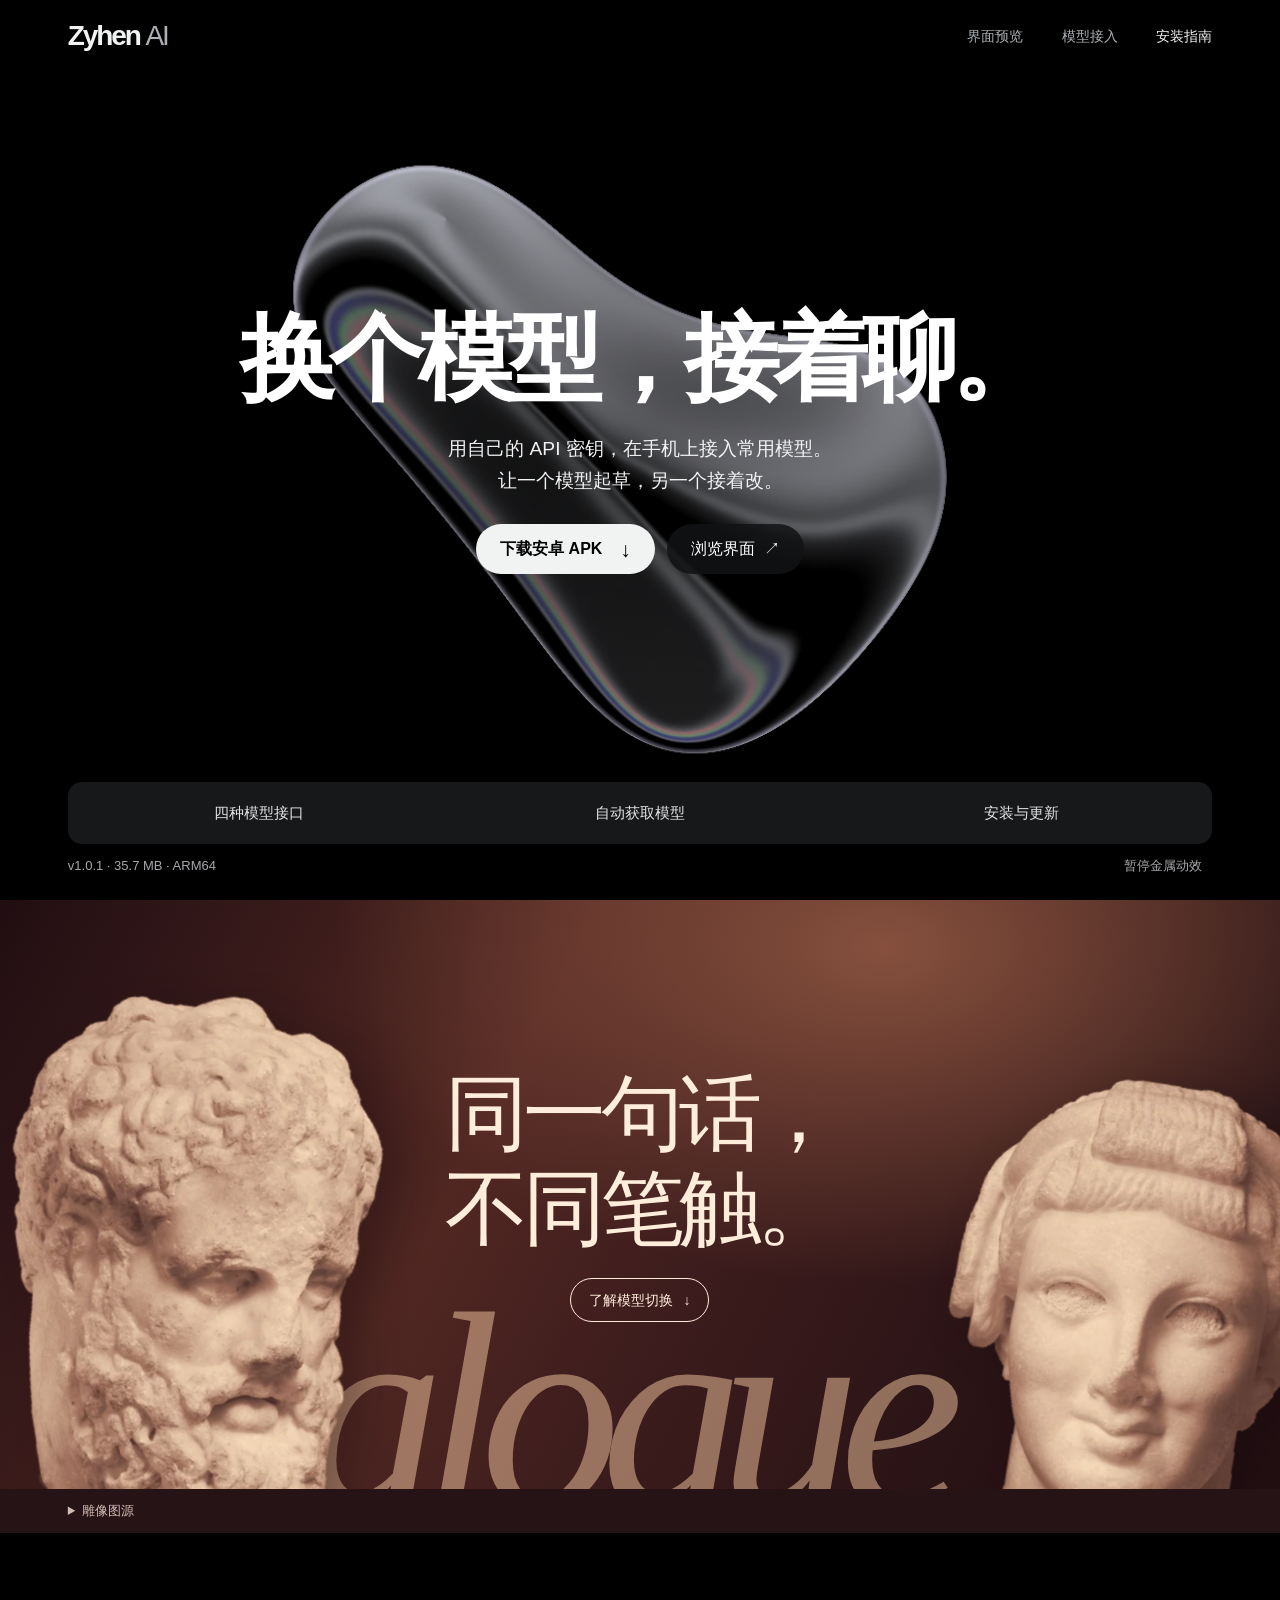
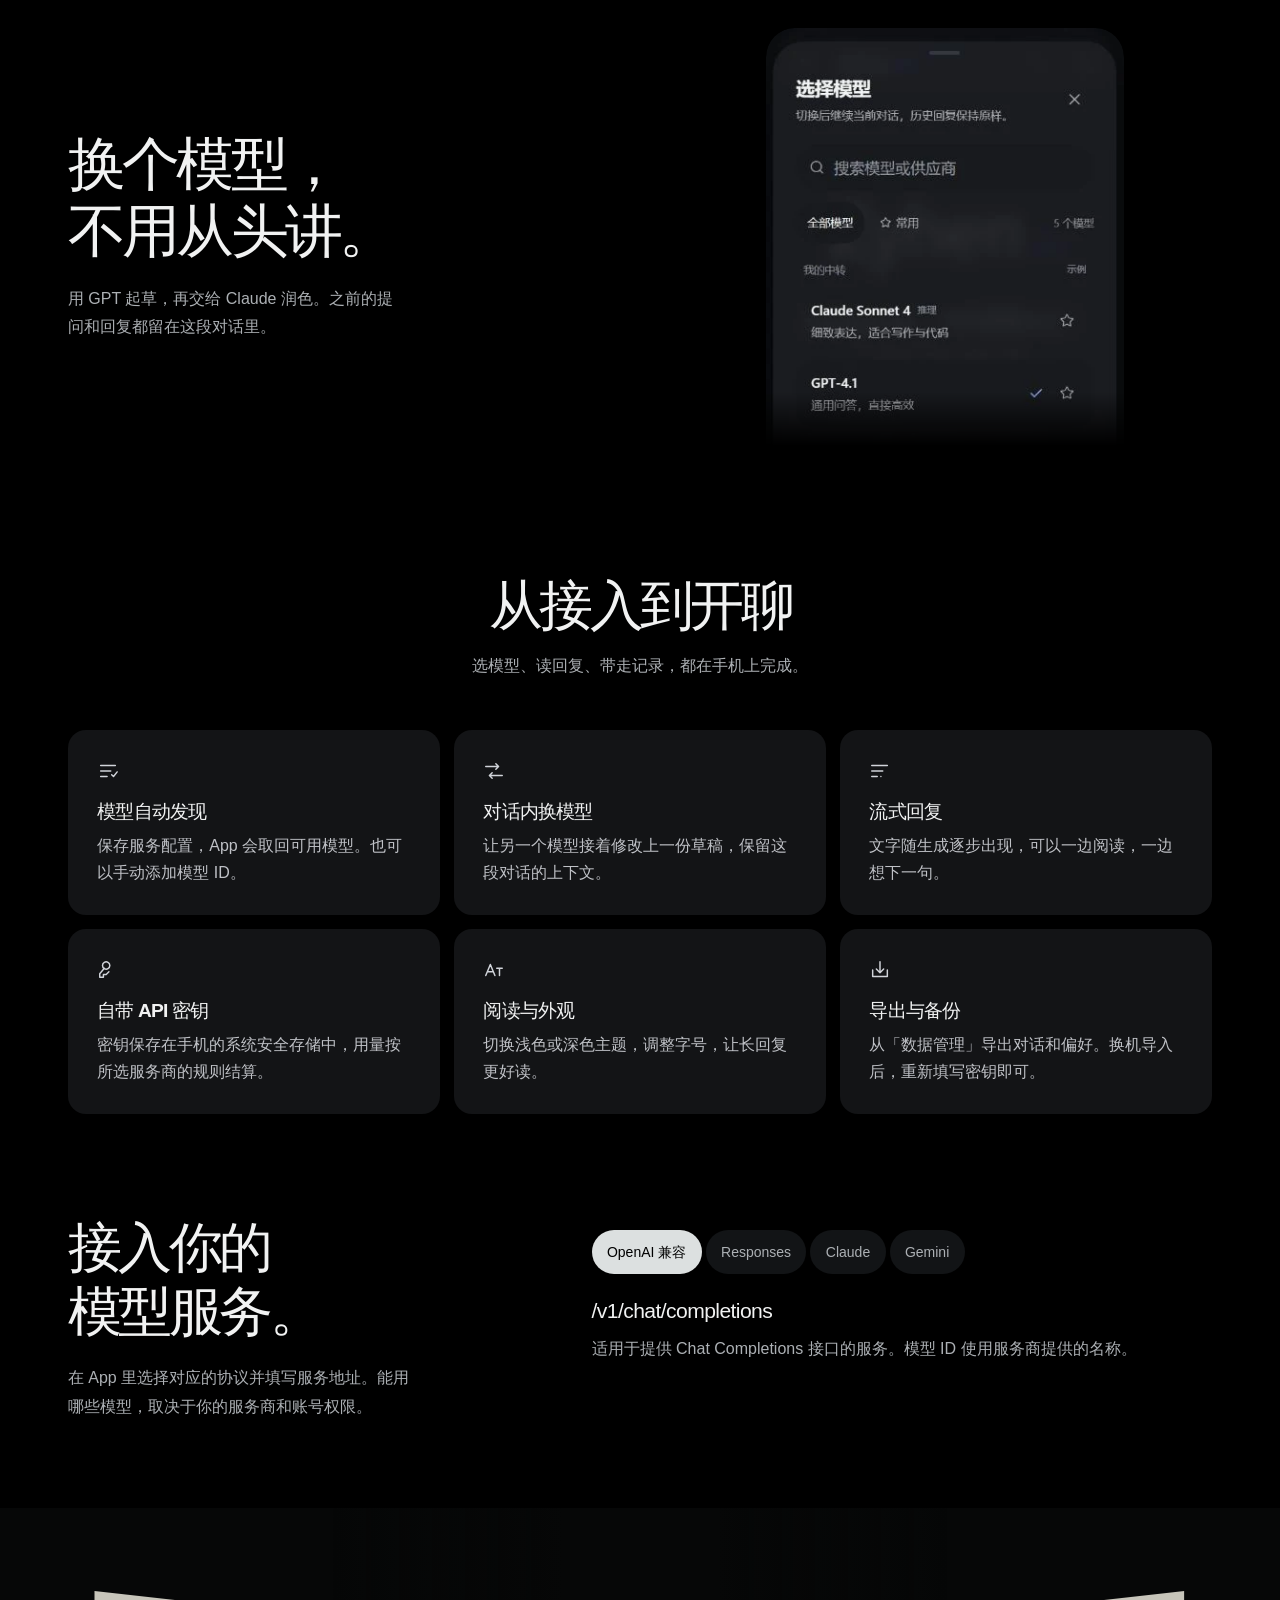
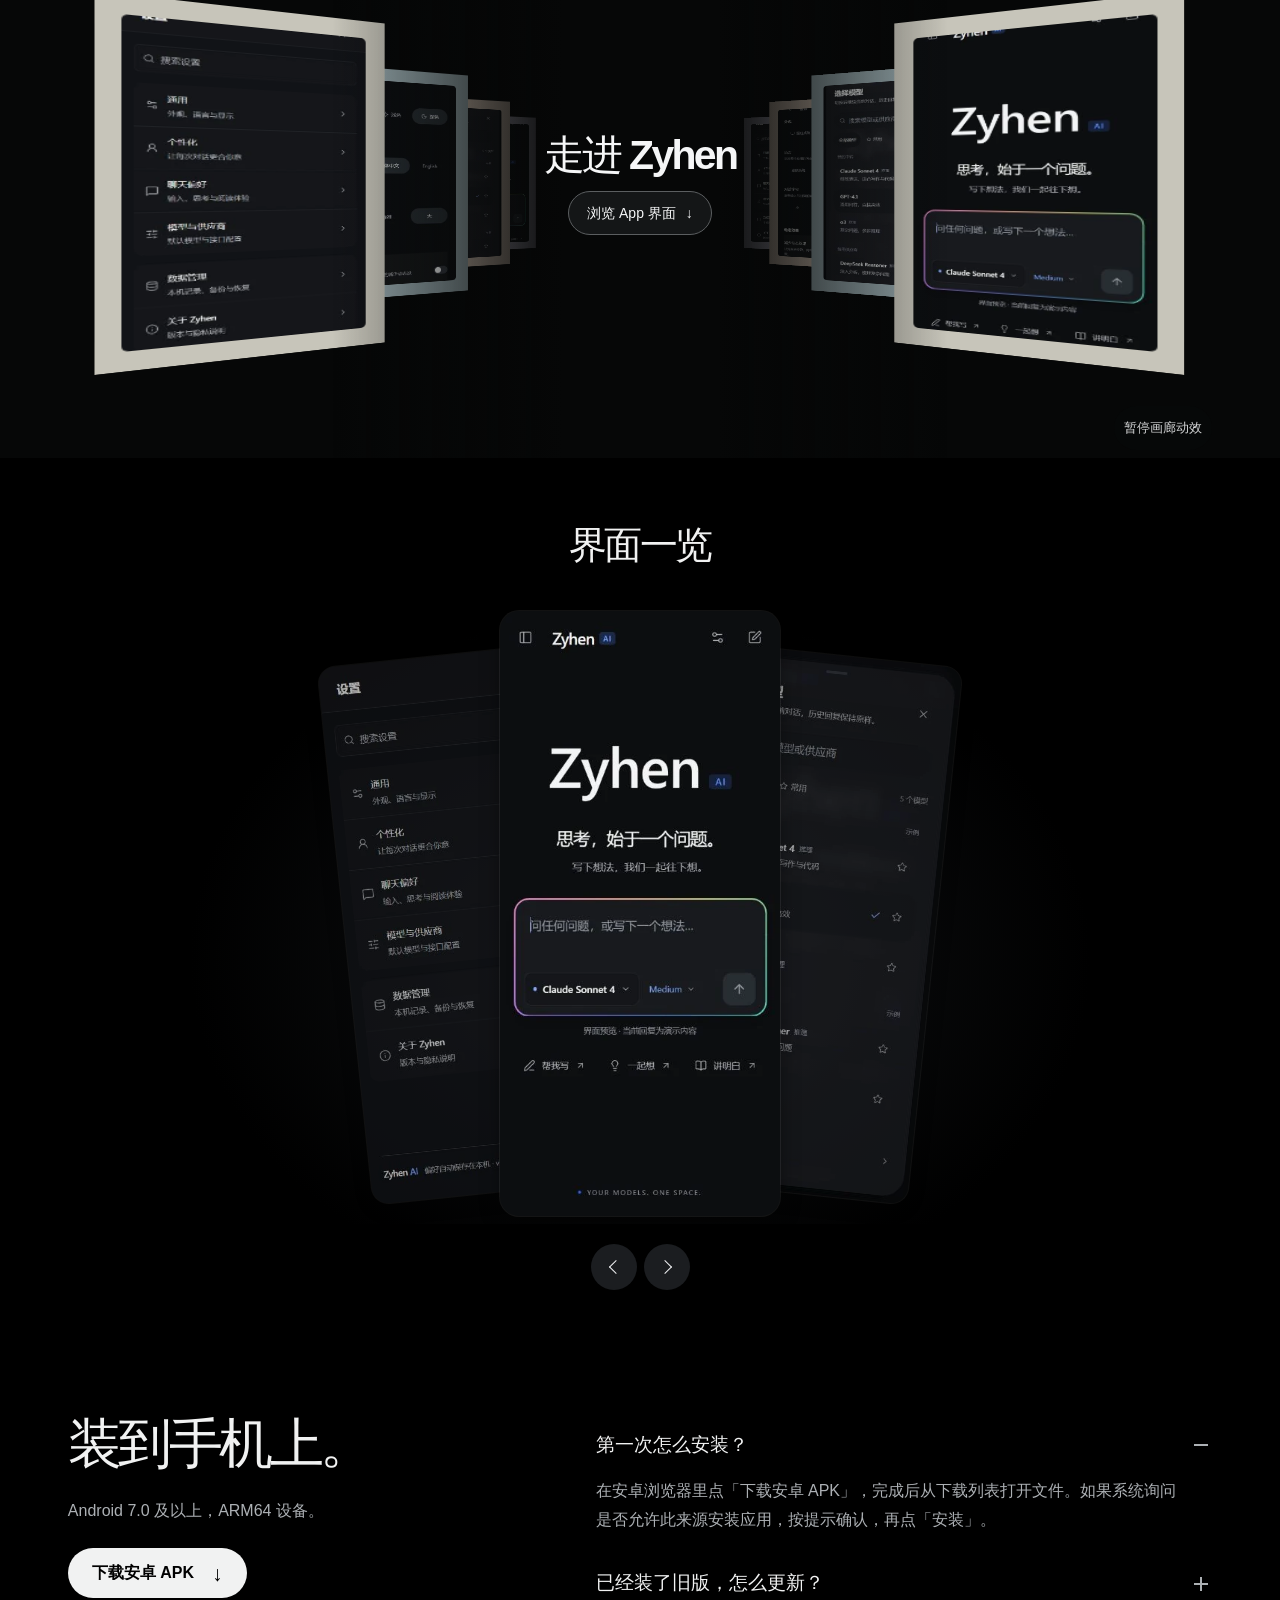
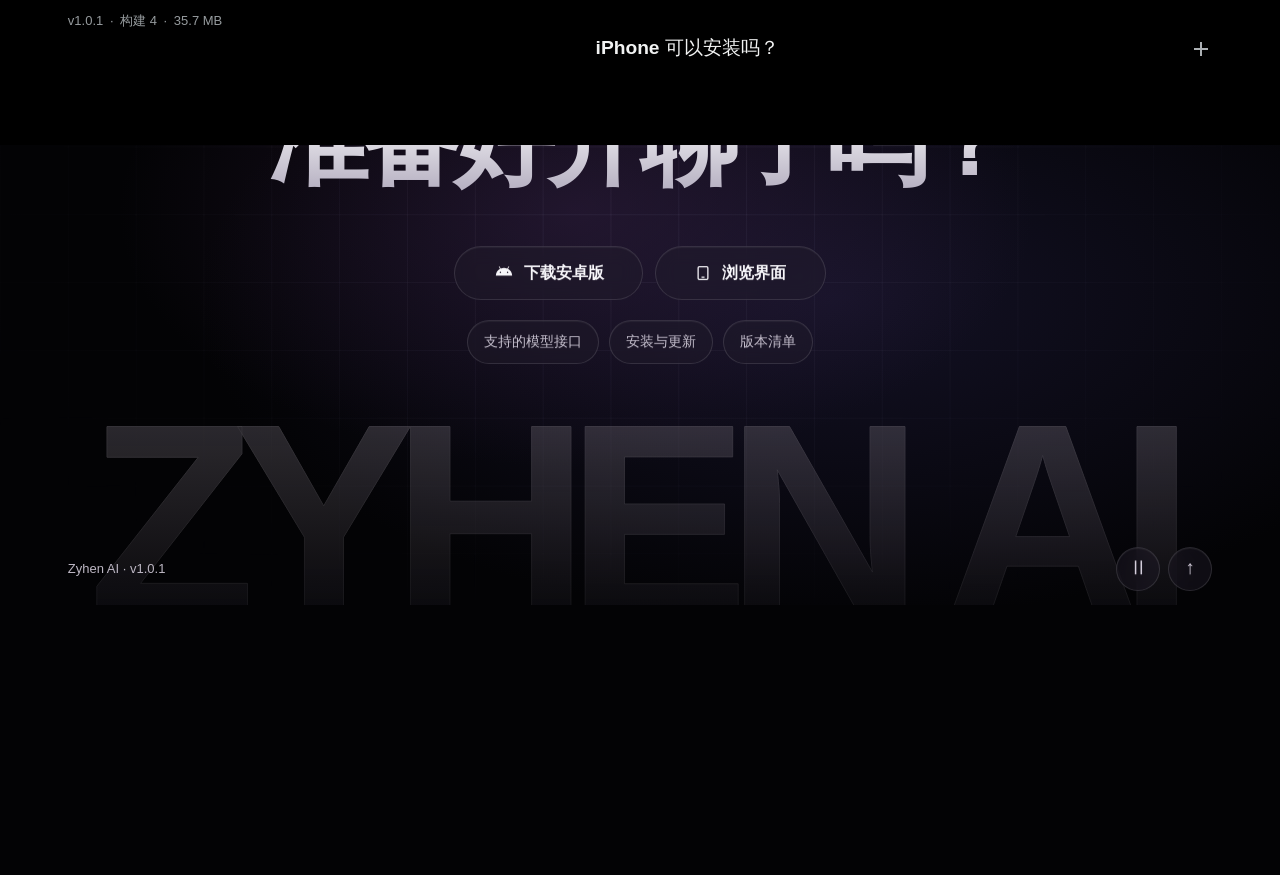
==== commit dd6c4f6b: "Publish Zyhen mobile product site and interactive previews" ====
--- a/index.html
+++ b/index.html
@@ -2,21 +2,21 @@
 <html lang="zh-CN">
 <head>
   <meta charset="utf-8"><meta name="viewport" content="width=device-width,initial-scale=1,viewport-fit=cover">
-  <meta name="theme-color" content="#000000"><meta name="description" content="Zyhen AI 是自带密钥的手机 AI 客户端。预览同一段对话如何切换模型，了解支持的接口，下载 Android 安装包。">
+  <meta name="theme-color" content="#000000"><meta name="description" content="Zyhen AI 是自带密钥的手机 AI 客户端。在同一段对话里切换模型，浏览 App 界面，下载 Android 安装包。">
   <link  rel="icon" href="media/icon.png"><title>Zyhen AI · 手机 AI 客户端</title>
-  <script type="module" crossorigin src="./assets/index-tlTF1Rsa.js"></script>
-  <link rel="stylesheet" crossorigin href="./assets/index-B3tqGvob.css">
+  <script type="module" crossorigin src="./assets/index-BPJARcri.js"></script>
+  <link rel="stylesheet" crossorigin href="./assets/index-BKBHxSBo.css">
 </head>
 <body id="top">
   <a class="skip" href="#main">跳到正文</a>
-  <header class="mast"><div class="wrap mast-inner"><a class="brand" href="#top" aria-label="Zyhen AI 首页">Zyhen<span>AI</span></a><nav aria-label="官网导航"><a href="#reader">对话演示</a><a class="nav-extra" href="#connect">模型接入</a><a class="nav-download" href="#install">安装指南</a></nav></div></header>
+  <header class="mast"><div class="wrap mast-inner"><a class="brand" href="#top" aria-label="Zyhen AI 首页">Zyhen<span>AI</span></a><nav aria-label="官网导航"><a href="#preview">界面预览</a><a class="nav-extra" href="#connect">模型接入</a><a class="nav-download" href="#install">安装指南</a></nav></div></header>
   <main id="main">
     <section class="metal-hero" aria-labelledby="hero-title">
       <div class="metal-art" aria-hidden="true"><video  muted loop playsinline preload="none" poster="media/silver-drop.webp" data-src="media/silver-drop.mp4" width="880" height="672"></video></div>
       <div class="metal-copy wrap">
         <h1 id="hero-title"><span>换个模型，</span><span>接着聊。</span></h1>
         <p>用自己的 API 密钥，在手机上接入常用模型。<br>让一个模型起草，另一个接着改。</p>
-        <div class="metal-actions"><a class="download" href="Zyhen-AI-1.0.1-b4-arm64.apk" download>下载安卓 APK <span aria-hidden="true">↓</span></a><a class="metal-secondary" href="#reader">试试对话 <span aria-hidden="true">↗</span></a></div>
+        <div class="metal-actions"><a class="download" href="Zyhen-AI-1.0.1-b4-arm64.apk" download>下载安卓 APK <span aria-hidden="true">↓</span></a><a class="metal-secondary" href="#preview">浏览界面 <span aria-hidden="true">↗</span></a></div>
       </div>
       <div class="metal-foot wrap"><div class="metal-strip"><a href="#connect">四种模型接口</a><a href="#features">自动获取模型</a><a href="#install">安装与更新</a></div>
       <div class="metal-meta"><span>v1.0.1 · 35.7 MB · ARM64</span><button type="button" class="edition-toggle" hidden>暂停金属动效</button></div></div>
@@ -26,7 +26,7 @@
         <div class="atelier-light" aria-hidden="true"></div>
         <img  class="sculpture sculpture-left" src="media/herakles.webp" alt="" width="448" height="632" loading="lazy">
         <img  class="sculpture sculpture-right" src="media/apollo.webp" alt="" width="470" height="600" loading="lazy">
-        <div class="atelier-copy"><h2 id="atelier-title">同一句话，<br>不同笔触。</h2><a href="#reader">看模型如何续写 <span aria-hidden="true">↓</span></a></div>
+        <div class="atelier-copy"><h2 id="atelier-title">同一句话，<br>不同笔触。</h2><a href="#reader">了解模型切换 <span aria-hidden="true">↓</span></a></div>
         <div class="atelier-type" aria-hidden="true">Dialogue</div>
         <div class="atelier-curtain" aria-hidden="true"><div class="meander"></div><span>Zyhen</span></div>
         <button class="atelier-skip" type="button" hidden>跳过动画</button>
@@ -34,8 +34,8 @@
       <details class="art-credit"><summary>雕像图源</summary><p>大都会艺术博物馆开放馆藏 · <a href="https://www.metmuseum.org/art/collection/search/250678">赫拉克勒斯头像</a>、<a href="https://www.metmuseum.org/art/collection/search/255057">阿波罗头像</a> · <a href="https://creativecommons.org/publicdomain/zero/1.0/">CC0</a>，经裁切与调色。</p></details>
     </section>
     <section id="reader" class="chapter wrap" aria-labelledby="reader-title">
-      <div class="chapter-intro"><h2 id="reader-title">一段对话，<br>两种写法。</h2><p>看看同一份文字怎么从初稿变成定稿。选一次续写，再把字号调到你读着舒服的大小。</p></div>
-      <div id="reading-demo" data-ui class="reader"><p class="sample-status">对话示例</p><h3>给周六的夜游写一条邀请。</h3><p>周六傍晚六点，南门见。带上相机，沿河走到亮灯。</p><small>预设对话，仅在本页演示。</small></div>
+      <div class="chapter-intro"><h2 id="reader-title">换个模型，<br>不用从头讲。</h2><p>用 GPT 起草，再交给 Claude 润色。之前的提问和回复都留在这段对话里。</p></div>
+      <figure class="model-detail"><img  src="media/models.webp" width="375" height="811" alt="App 的模型选择面板，列有 Claude Sonnet 4 和 GPT-4.1，当前勾选 GPT-4.1。" loading="lazy"></figure>
     </section>
     <section id="features" class="feature-section wrap" aria-labelledby="features-title"><div class="feature-intro"><h2 id="features-title">从接入到开聊</h2><p>选模型、读回复、带走记录，都在手机上完成。</p></div><div class="feature-grid">
         <article><svg aria-hidden="true" width="22" height="22" viewBox="0 0 24 24" fill="none" stroke="currentColor" stroke-width="1.6" stroke-linecap="round" stroke-linejoin="round"><path d="M4 6h16M4 12h11M4 18h7m5-2 2 2 4-5"/></svg><h3>模型自动发现</h3><p>保存服务配置，App 会取回可用模型。也可以手动添加模型 ID。</p></article>
@@ -46,9 +46,12 @@
         <article><svg aria-hidden="true" width="22" height="22" viewBox="0 0 24 24" fill="none" stroke="currentColor" stroke-width="1.6" stroke-linecap="round" stroke-linejoin="round"><path d="M4 12v7h16v-7M12 3v12m-4-4 4 4 4-4"/></svg><h3>导出与备份</h3><p>从「数据管理」导出对话和偏好。换机导入后，重新填写密钥即可。</p></article>
       </div></section>
     <section id="connect" class="chapter wrap" aria-labelledby="connect-title"><div class="chapter-intro"><h2 id="connect-title">接入你的<br>模型服务。</h2><p>在 App 里选择对应的协议并填写服务地址。能用哪些模型，取决于你的服务商和账号权限。</p></div><div id="protocols" class="connections"><h3>支持的接口</h3><p>OpenAI 兼容、OpenAI Responses、Claude Messages、Gemini。</p></div></section>
-    <section id="endless" class="passage" aria-labelledby="passage-title"><div class="passage-walls" aria-hidden="true"><div class="passage-plane left" style="--slot:0"><img  src="media/composer.webp" width="375" height="811" loading="lazy" alt=""></div><div class="passage-plane left" style="--slot:1"><img  src="media/models.webp" width="375" height="811" loading="lazy" alt=""></div><div class="passage-plane left" style="--slot:2"><img  src="media/appearance.webp" width="375" height="811" loading="lazy" alt=""></div><div class="passage-plane left" style="--slot:3"><img  src="media/settings.webp" width="375" height="811" loading="lazy" alt=""></div><div class="passage-plane right" style="--slot:0"><img  src="media/settings.webp" width="375" height="811" loading="lazy" alt=""></div><div class="passage-plane right" style="--slot:1"><img  src="media/appearance.webp" width="375" height="811" loading="lazy" alt=""></div><div class="passage-plane right" style="--slot:2"><img  src="media/models.webp" width="375" height="811" loading="lazy" alt=""></div><div class="passage-plane right" style="--slot:3"><img  src="media/composer.webp" width="375" height="811" loading="lazy" alt=""></div></div><div class="passage-copy"><h2 id="passage-title">走进 Zyhen</h2><a href="#preview">查看 App 原图 <span aria-hidden="true">↓</span></a></div><button type="button" class="edition-toggle" hidden>暂停画廊动效</button></section>
+    <section id="endless" class="passage" aria-labelledby="passage-title"><div class="passage-walls" aria-hidden="true"><div class="passage-plane left" style="--slot:0"><img  src="media/composer.webp" width="375" height="811" loading="lazy" alt=""></div><div class="passage-plane left" style="--slot:1"><img  src="media/models.webp" width="375" height="811" loading="lazy" alt=""></div><div class="passage-plane left" style="--slot:2"><img  src="media/appearance.webp" width="375" height="811" loading="lazy" alt=""></div><div class="passage-plane left" style="--slot:3"><img  src="media/settings.webp" width="375" height="811" loading="lazy" alt=""></div><div class="passage-plane right" style="--slot:0"><img  src="media/settings.webp" width="375" height="811" loading="lazy" alt=""></div><div class="passage-plane right" style="--slot:1"><img  src="media/appearance.webp" width="375" height="811" loading="lazy" alt=""></div><div class="passage-plane right" style="--slot:2"><img  src="media/models.webp" width="375" height="811" loading="lazy" alt=""></div><div class="passage-plane right" style="--slot:3"><img  src="media/composer.webp" width="375" height="811" loading="lazy" alt=""></div></div><div class="passage-copy"><h2 id="passage-title">走进 Zyhen</h2><a href="#preview">浏览 App 界面 <span aria-hidden="true">↓</span></a></div><button type="button" class="edition-toggle" hidden>暂停画廊动效</button></section>
     <div id="inside" class="legacy-anchor"></div>
-    <section id="preview" class="chapter wrap" aria-labelledby="preview-title"><div class="guide chapter-intro"><h2 id="preview-title">看一眼<br>真实界面。</h2><p>在模型列表里挑选下一位帮手，或到设置里调整阅读偏好。</p><div id="preview-controls"></div></div><div id="preview-screen"><figure class="viewer"><img  src="media/models.webp" alt="应用内的模型选择页" width="375" height="811" loading="lazy"></figure></div></section>
+    <section id="preview" class="wrap" aria-labelledby="preview-title">
+      <h2 id="preview-title">界面一览</h2>
+      <div id="preview-screen"><figure class="deck-fallback"><img  src="media/composer.webp" alt="Zyhen AI 对话首页" width="375" height="811" loading="lazy"></figure></div>
+    </section>
     <section id="install" class="chapter wrap" aria-labelledby="install-title"><div class="chapter-intro"><h2 id="install-title">装到手机上。</h2><p>Android 7.0 及以上，ARM64 设备。</p><a class="download" href="Zyhen-AI-1.0.1-b4-arm64.apk" download>下载安卓 APK <span aria-hidden="true">↓</span></a><small>v1.0.1 <b>·</b> 构建 4 <b>·</b> 35.7 MB</small></div><div id="questions"><details open><summary>第一次怎么安装？</summary><p>用安卓浏览器下载并打开 APK，在系统提示中确认安装。</p></details><details><summary>装过旧版怎么更新？</summary><p>保留旧版，打开新版安装包，选择「更新」。也可以在设置中检查更新。</p></details><details><summary>iPhone 可以安装吗？</summary><p>iOS 暂无公开安装版。</p></details></div></section>
   </main>
   <footer id="footer" class="motion-footer" aria-labelledby="footer-title">
@@ -62,7 +65,7 @@
         <h2 id="footer-title">准备好开聊了吗？</h2>
         <div class="mf-actions">
           <a class="mf-pill" href="Zyhen-AI-1.0.1-b4-arm64.apk" download><span><svg width="20" height="20" aria-hidden="true" viewBox="0 0 24 24" fill="currentColor"><path d="m7.2 6.9-1.5-2.6.86-.5 1.54 2.65a10.5 10.5 0 0 1 7.8 0l1.54-2.65.86.5-1.5 2.6a9.8 9.8 0 0 1 5 8.2H2.2a9.8 9.8 0 0 1 5-8.2ZM7.7 12a.85.85 0 1 0 0-1.7.85.85 0 0 0 0 1.7Zm8.6 0a.85.85 0 1 0 0-1.7.85.85 0 0 0 0 1.7Z"/></svg>下载安卓版</span></a>
-          <a class="mf-pill" href="#reader"><span><svg width="18" height="18" viewBox="0 0 24 24" fill="none" stroke="currentColor" stroke-width="1.7" aria-hidden="true"><path d="M4 5.5h16v11H9l-5 4v-15Z" stroke-linejoin="round"/></svg>试试对话</span></a>
+          <a class="mf-pill" href="#preview"><span><svg width="18" height="18" viewBox="0 0 24 24" fill="none" stroke="currentColor" stroke-width="1.7" aria-hidden="true"><path d="M7 3.5h10a1.5 1.5 0 0 1 1.5 1.5v14a1.5 1.5 0 0 1-1.5 1.5H7A1.5 1.5 0 0 1 5.5 19V5A1.5 1.5 0 0 1 7 3.5Zm3 14h4" stroke-linejoin="round"/></svg>浏览界面</span></a>
         </div>
         <div class="mf-links"><a href="#connect">支持的模型接口</a><a href="#install">安装与更新</a><a href="latest.json">版本清单</a></div>
       </div>
--- a/assets/index-BKBHxSBo.css
+++ b/assets/index-BKBHxSBo.css
@@ -0,0 +1 @@
+.motion-footer{position:relative;isolation:isolate;overflow:hidden;background:#030305;scroll-margin-top:60px}.mf-panel{position:relative;isolation:isolate;overflow:hidden;background:#030305;min-height:clamp(460px,57vw,760px);display:grid;align-content:center;padding:100px 18px 135px;transform:translate3d(0,var(--curtain-offset,0px),0)}.mf-aurora,.mf-grid,.mf-word,.mf-ribbon{position:absolute;pointer-events:none;-webkit-user-select:none;-moz-user-select:none;user-select:none;z-index:-1}.mf-aurora{top:0;right:0;bottom:0;left:0;background:radial-gradient(ellipse at 45% 46%,#42275266,transparent 46%),radial-gradient(ellipse at 65% 58%,#29244f70,transparent 54%);animation:mf-breathe 9s ease-in-out alternate infinite}.mf-grid{top:0;right:0;bottom:0;left:0;background-image:linear-gradient(to right,#d9d5ff0e 1px,transparent 1px),linear-gradient(to bottom,#d9d5ff0e 1px,transparent 1px);background-size:clamp(42px,5.3vw,78px) clamp(42px,5.3vw,78px);-webkit-mask-image:radial-gradient(ellipse at center,#000 8%,transparent 82%);mask-image:radial-gradient(ellipse at center,#000 8%,transparent 82%)}.mf-ribbon{inset:6% -4% auto;overflow:hidden;padding:12px 0;transform:rotate(-2.4deg);background:#08070bab;border-block:1px solid #ffffff0b}.mf-track{display:flex;width:-moz-max-content;width:max-content;animation:mf-marquee 28s linear infinite}.mf-track span{display:flex;align-items:center;white-space:nowrap;gap:32px;padding-right:32px;font-size:13px;font-weight:600;letter-spacing:.25em;color:#aba7b4}.mf-track i{display:block;width:8px;height:8px;background:currentColor;clip-path:polygon(50% 0,62% 38%,100% 50%,62% 62%,50% 100%,38% 62%,0 50%,38% 38%);color:#9975c6}.mf-track i:nth-of-type(2n){color:#718cc7}.mf-content{position:relative;text-align:center}.mf-content h2{font-size:clamp(39px,7.8vw,112px);line-height:1.2;letter-spacing:-.07em;font-weight:710;margin:0 0 clamp(20px,3.5vw,48px);color:#e4e1e9;background:linear-gradient(#fff 17%,#b3adbf 94%);background-clip:text;-webkit-background-clip:text;-webkit-text-fill-color:transparent}.mf-actions,.mf-links,.mf-bottom,.mf-bottom>div{display:flex;align-items:center;justify-content:center}.mf-actions{gap:12px}.mf-pill{display:inline-flex;min-height:54px;align-items:stretch;color:#f7f6fa;outline-offset:5px}.mf-pill span,.mf-links a,.mf-toggle,.mf-top{background:#221d2c6b;border:1px solid #ffffff21;border-radius:999px;box-shadow:inset 0 1px #ffffff0a;backdrop-filter:blur(10px);-webkit-backdrop-filter:blur(10px)}.mf-pill span{min-height:inherit;gap:10px;padding:0 clamp(20px,3vw,40px);display:inline-flex;align-items:center;justify-content:center;font-size:16px;font-weight:600;transition:background .18s}.mf-pill:hover span,.mf-pill:focus-visible span{background:#373043aa}.mf-pill:active span{scale:.96}.mf-links{gap:10px;margin-top:20px;flex-wrap:wrap}.mf-links a{display:inline-flex;align-items:center;min-height:44px;padding:0 16px;color:#c6c0ce;font-size:14px}.mf-links a:hover{color:#fff;background:#302a37}.mf-word{bottom:-.19em;left:0;width:100%;white-space:nowrap;text-align:center;font:850 clamp(56px,21.3vw,400px)/1 Arial,sans-serif;letter-spacing:-.082em;padding-right:.07em;color:transparent;background:linear-gradient(180deg,#79737d66,#50495438 64%,#08080c 90%);background-clip:text;-webkit-background-clip:text;-webkit-text-stroke:1px #ffffff0d}.mf-bottom{position:absolute;inset:auto var(--gutter) max(14px,env(safe-area-inset-bottom));justify-content:space-between;gap:10px;color:#bdb7c4;font-size:13px}.mf-bottom>div{gap:8px}.mf-top,.mf-toggle{color:#d4cedc;display:grid;place-items:center;width:44px;height:44px;font-size:19px}.mf-toggle[hidden]{display:none}.motion-footer:not([data-visible]) .mf-aurora,.motion-footer:not([data-visible]) .mf-track,.motion-footer[data-paused] .mf-aurora,.motion-footer[data-paused] .mf-track{animation-play-state:paused}@keyframes mf-marquee{to{transform:translate(-50%)}}@keyframes mf-breathe{to{transform:translate(3%,-1%) scale(1.12);opacity:.77}}@media(max-width:640px){.mf-panel{min-height:clamp(420px,63svh,500px);padding:95px 14px 115px}.mf-actions{gap:9px}.mf-pill{min-height:50px}.mf-pill span{padding:0 18px}.mf-links{gap:5px;margin-top:15px}.mf-links a{padding:0 10px;font-size:13px}}@media(prefers-reduced-motion:reduce){.mf-panel{transform:none}.mf-aurora,.mf-track{animation:none}.mf-toggle{display:none}}@media(forced-colors:active){.mf-content h2{-webkit-text-fill-color:CanvasText}}*,:before,:after{--tw-border-spacing-x: 0;--tw-border-spacing-y: 0;--tw-translate-x: 0;--tw-translate-y: 0;--tw-rotate: 0;--tw-skew-x: 0;--tw-skew-y: 0;--tw-scale-x: 1;--tw-scale-y: 1;--tw-pan-x: ;--tw-pan-y: ;--tw-pinch-zoom: ;--tw-scroll-snap-strictness: proximity;--tw-gradient-from-position: ;--tw-gradient-via-position: ;--tw-gradient-to-position: ;--tw-ordinal: ;--tw-slashed-zero: ;--tw-numeric-figure: ;--tw-numeric-spacing: ;--tw-numeric-fraction: ;--tw-ring-inset: ;--tw-ring-offset-width: 0px;--tw-ring-offset-color: #fff;--tw-ring-color: rgb(59 130 246 / .5);--tw-ring-offset-shadow: 0 0 #0000;--tw-ring-shadow: 0 0 #0000;--tw-shadow: 0 0 #0000;--tw-shadow-colored: 0 0 #0000;--tw-blur: ;--tw-brightness: ;--tw-contrast: ;--tw-grayscale: ;--tw-hue-rotate: ;--tw-invert: ;--tw-saturate: ;--tw-sepia: ;--tw-drop-shadow: ;--tw-backdrop-blur: ;--tw-backdrop-brightness: ;--tw-backdrop-contrast: ;--tw-backdrop-grayscale: ;--tw-backdrop-hue-rotate: ;--tw-backdrop-invert: ;--tw-backdrop-opacity: ;--tw-backdrop-saturate: ;--tw-backdrop-sepia: ;--tw-contain-size: ;--tw-contain-layout: ;--tw-contain-paint: ;--tw-contain-style: }::backdrop{--tw-border-spacing-x: 0;--tw-border-spacing-y: 0;--tw-translate-x: 0;--tw-translate-y: 0;--tw-rotate: 0;--tw-skew-x: 0;--tw-skew-y: 0;--tw-scale-x: 1;--tw-scale-y: 1;--tw-pan-x: ;--tw-pan-y: ;--tw-pinch-zoom: ;--tw-scroll-snap-strictness: proximity;--tw-gradient-from-position: ;--tw-gradient-via-position: ;--tw-gradient-to-position: ;--tw-ordinal: ;--tw-slashed-zero: ;--tw-numeric-figure: ;--tw-numeric-spacing: ;--tw-numeric-fraction: ;--tw-ring-inset: ;--tw-ring-offset-width: 0px;--tw-ring-offset-color: #fff;--tw-ring-color: rgb(59 130 246 / .5);--tw-ring-offset-shadow: 0 0 #0000;--tw-ring-shadow: 0 0 #0000;--tw-shadow: 0 0 #0000;--tw-shadow-colored: 0 0 #0000;--tw-blur: ;--tw-brightness: ;--tw-contrast: ;--tw-grayscale: ;--tw-hue-rotate: ;--tw-invert: ;--tw-saturate: ;--tw-sepia: ;--tw-drop-shadow: ;--tw-backdrop-blur: ;--tw-backdrop-brightness: ;--tw-backdrop-contrast: ;--tw-backdrop-grayscale: ;--tw-backdrop-hue-rotate: ;--tw-backdrop-invert: ;--tw-backdrop-opacity: ;--tw-backdrop-saturate: ;--tw-backdrop-sepia: ;--tw-contain-size: ;--tw-contain-layout: ;--tw-contain-paint: ;--tw-contain-style: }*,:before,:after{box-sizing:border-box;border-width:0;border-style:solid;border-color:#e5e7eb}:before,:after{--tw-content: ""}html,:host{line-height:1.5;-webkit-text-size-adjust:100%;-moz-tab-size:4;-o-tab-size:4;tab-size:4;font-family:ui-sans-serif,system-ui,sans-serif,"Apple Color Emoji","Segoe UI Emoji",Segoe UI Symbol,"Noto Color Emoji";font-feature-settings:normal;font-variation-settings:normal;-webkit-tap-highlight-color:transparent}body{margin:0;line-height:inherit}hr{height:0;color:inherit;border-top-width:1px}abbr:where([title]){-webkit-text-decoration:underline dotted;text-decoration:underline dotted}h1,h2,h3,h4,h5,h6{font-size:inherit;font-weight:inherit}a{color:inherit;text-decoration:inherit}b,strong{font-weight:bolder}code,kbd,samp,pre{font-family:ui-monospace,SFMono-Regular,Menlo,Monaco,Consolas,Liberation Mono,Courier New,monospace;font-feature-settings:normal;font-variation-settings:normal;font-size:1em}small{font-size:80%}sub,sup{font-size:75%;line-height:0;position:relative;vertical-align:baseline}sub{bottom:-.25em}sup{top:-.5em}table{text-indent:0;border-color:inherit;border-collapse:collapse}button,input,optgroup,select,textarea{font-family:inherit;font-feature-settings:inherit;font-variation-settings:inherit;font-size:100%;font-weight:inherit;line-height:inherit;letter-spacing:inherit;color:inherit;margin:0;padding:0}button,select{text-transform:none}button,input:where([type=button]),input:where([type=reset]),input:where([type=submit]){-webkit-appearance:button;background-color:transparent;background-image:none}:-moz-focusring{outline:auto}:-moz-ui-invalid{box-shadow:none}progress{vertical-align:baseline}::-webkit-inner-spin-button,::-webkit-outer-spin-button{height:auto}[type=search]{-webkit-appearance:textfield;outline-offset:-2px}::-webkit-search-decoration{-webkit-appearance:none}::-webkit-file-upload-button{-webkit-appearance:button;font:inherit}summary{display:list-item}blockquote,dl,dd,h1,h2,h3,h4,h5,h6,hr,figure,p,pre{margin:0}fieldset{margin:0;padding:0}legend{padding:0}ol,ul,menu{list-style:none;margin:0;padding:0}dialog{padding:0}textarea{resize:vertical}input::-moz-placeholder,textarea::-moz-placeholder{opacity:1;color:#9ca3af}input::placeholder,textarea::placeholder{opacity:1;color:#9ca3af}button,[role=button]{cursor:pointer}:disabled{cursor:default}img,svg,video,canvas,audio,iframe,embed,object{display:block;vertical-align:middle}img,video{max-width:100%;height:auto}[hidden]:where(:not([hidden=until-found])){display:none}:root{--background: 0 0% 100%;--foreground: 240 10% 3.9%;--card: 0 0% 100%;--card-foreground: var(--foreground);--primary: 240 5.9% 10%;--primary-foreground: 0 0% 98%;--secondary: 240 4.8% 95.9%;--secondary-foreground: var(--primary);--accent: var(--secondary);--accent-foreground: var(--primary);--muted-foreground: 240 3.8% 46.1%;--destructive: 0 84.2% 60.2%;--destructive-foreground: 0 0% 98%;--border: 240 5.9% 90%;--input: var(--border);--ring: 240 10% 3.9%;--radius: .5rem}*{--tw-border-opacity: 1;border-color:hsl(var(--border) / var(--tw-border-opacity, 1))}body{--tw-bg-opacity: 1;background-color:hsl(var(--background) / var(--tw-bg-opacity, 1));--tw-text-opacity: 1;color:hsl(var(--foreground) / var(--tw-text-opacity, 1))}#root{isolation:isolate}.container{width:100%}@media(min-width:640px){.container{max-width:640px}}@media(min-width:768px){.container{max-width:768px}}@media(min-width:1024px){.container{max-width:1024px}}@media(min-width:1280px){.container{max-width:1280px}}@media(min-width:1536px){.container{max-width:1536px}}.sr-only{position:absolute;width:1px;height:1px;padding:0;margin:-1px;overflow:hidden;clip:rect(0,0,0,0);white-space:nowrap;border-width:0}.visible{visibility:visible}.fixed{position:fixed}.absolute{position:absolute}.relative{position:relative}.inset-0{top:0;right:0;bottom:0;left:0}.z-10{z-index:10}.mx-auto{margin-left:auto;margin-right:auto}.flex{display:flex}.inline-flex{display:inline-flex}.grid{display:grid}.hidden{display:none}.h-10{height:2.5rem}.h-11{height:2.75rem}.h-9{height:2.25rem}.min-h-screen{min-height:100vh}.w-10{width:2.5rem}.max-w-3xl{max-width:48rem}.max-w-7xl{max-width:80rem}.transform{transform:translate(var(--tw-translate-x),var(--tw-translate-y)) rotate(var(--tw-rotate)) skew(var(--tw-skew-x)) skewY(var(--tw-skew-y)) scaleX(var(--tw-scale-x)) scaleY(var(--tw-scale-y))}.grid-cols-1{grid-template-columns:repeat(1,minmax(0,1fr))}.flex-col{flex-direction:column}.items-center{align-items:center}.justify-center{justify-content:center}.gap-4{gap:1rem}.gap-6{gap:1.5rem}.space-y-1\.5>:not([hidden])~:not([hidden]){--tw-space-y-reverse: 0;margin-top:calc(.375rem * calc(1 - var(--tw-space-y-reverse)));margin-bottom:calc(.375rem * var(--tw-space-y-reverse))}.space-y-6>:not([hidden])~:not([hidden]){--tw-space-y-reverse: 0;margin-top:calc(1.5rem * calc(1 - var(--tw-space-y-reverse)));margin-bottom:calc(1.5rem * var(--tw-space-y-reverse))}.space-y-8>:not([hidden])~:not([hidden]){--tw-space-y-reverse: 0;margin-top:calc(2rem * calc(1 - var(--tw-space-y-reverse)));margin-bottom:calc(2rem * var(--tw-space-y-reverse))}.overflow-hidden{overflow:hidden}.whitespace-nowrap{white-space:nowrap}.rounded-full{border-radius:9999px}.rounded-lg{border-radius:var(--radius)}.rounded-md{border-radius:calc(var(--radius) - 2px)}.border{border-width:1px}.border-foreground\/20{border-color:hsl(var(--foreground) / .2)}.border-foreground\/30{border-color:hsl(var(--foreground) / .3)}.border-input{--tw-border-opacity: 1;border-color:hsl(var(--input) / var(--tw-border-opacity, 1))}.border-transparent{border-color:transparent}.bg-background{--tw-bg-opacity: 1;background-color:hsl(var(--background) / var(--tw-bg-opacity, 1))}.bg-card{--tw-bg-opacity: 1;background-color:hsl(var(--card) / var(--tw-bg-opacity, 1))}.bg-destructive{--tw-bg-opacity: 1;background-color:hsl(var(--destructive) / var(--tw-bg-opacity, 1))}.bg-foreground{--tw-bg-opacity: 1;background-color:hsl(var(--foreground) / var(--tw-bg-opacity, 1))}.bg-foreground\/10{background-color:hsl(var(--foreground) / .1)}.bg-primary{--tw-bg-opacity: 1;background-color:hsl(var(--primary) / var(--tw-bg-opacity, 1))}.bg-secondary{--tw-bg-opacity: 1;background-color:hsl(var(--secondary) / var(--tw-bg-opacity, 1))}.p-6{padding:1.5rem}.p-8{padding:2rem}.px-2\.5{padding-left:.625rem;padding-right:.625rem}.px-3{padding-left:.75rem;padding-right:.75rem}.px-4{padding-left:1rem;padding-right:1rem}.px-6{padding-left:1.5rem;padding-right:1.5rem}.px-8{padding-left:2rem;padding-right:2rem}.py-0\.5{padding-top:.125rem;padding-bottom:.125rem}.py-2{padding-top:.5rem;padding-bottom:.5rem}.py-6{padding-top:1.5rem;padding-bottom:1.5rem}.pt-0{padding-top:0}.pt-12{padding-top:3rem}.text-center{text-align:center}.text-2xl{font-size:1.5rem;line-height:2rem}.text-5xl{font-size:3rem;line-height:1}.text-lg{font-size:1.125rem;line-height:1.75rem}.text-sm{font-size:.875rem;line-height:1.25rem}.text-xl{font-size:1.25rem;line-height:1.75rem}.text-xs{font-size:.75rem;line-height:1rem}.font-bold{font-weight:700}.font-medium{font-weight:500}.font-semibold{font-weight:600}.leading-none{line-height:1}.leading-relaxed{line-height:1.625}.leading-tight{line-height:1.25}.tracking-tight{letter-spacing:-.025em}.text-background{--tw-text-opacity: 1;color:hsl(var(--background) / var(--tw-text-opacity, 1))}.text-card-foreground{--tw-text-opacity: 1;color:hsl(var(--card-foreground) / var(--tw-text-opacity, 1))}.text-destructive-foreground{--tw-text-opacity: 1;color:hsl(var(--destructive-foreground) / var(--tw-text-opacity, 1))}.text-foreground{--tw-text-opacity: 1;color:hsl(var(--foreground) / var(--tw-text-opacity, 1))}.text-foreground\/90{color:hsl(var(--foreground) / .9)}.text-muted-foreground{--tw-text-opacity: 1;color:hsl(var(--muted-foreground) / var(--tw-text-opacity, 1))}.text-primary{--tw-text-opacity: 1;color:hsl(var(--primary) / var(--tw-text-opacity, 1))}.text-primary-foreground{--tw-text-opacity: 1;color:hsl(var(--primary-foreground) / var(--tw-text-opacity, 1))}.text-secondary-foreground{--tw-text-opacity: 1;color:hsl(var(--secondary-foreground) / var(--tw-text-opacity, 1))}.underline-offset-4{text-underline-offset:4px}.shadow-2xl{--tw-shadow: 0 25px 50px -12px rgb(0 0 0 / .25);--tw-shadow-colored: 0 25px 50px -12px var(--tw-shadow-color);box-shadow:var(--tw-ring-offset-shadow, 0 0 #0000),var(--tw-ring-shadow, 0 0 #0000),var(--tw-shadow)}.shadow-sm{--tw-shadow: 0 1px 2px 0 rgb(0 0 0 / .05);--tw-shadow-colored: 0 1px 2px 0 var(--tw-shadow-color);box-shadow:var(--tw-ring-offset-shadow, 0 0 #0000),var(--tw-ring-shadow, 0 0 #0000),var(--tw-shadow)}.outline{outline-style:solid}.ring-offset-background{--tw-ring-offset-color: hsl(var(--background) / 1)}.backdrop-blur-md{--tw-backdrop-blur: blur(12px);-webkit-backdrop-filter:var(--tw-backdrop-blur) var(--tw-backdrop-brightness) var(--tw-backdrop-contrast) var(--tw-backdrop-grayscale) var(--tw-backdrop-hue-rotate) var(--tw-backdrop-invert) var(--tw-backdrop-opacity) var(--tw-backdrop-saturate) var(--tw-backdrop-sepia);backdrop-filter:var(--tw-backdrop-blur) var(--tw-backdrop-brightness) var(--tw-backdrop-contrast) var(--tw-backdrop-grayscale) var(--tw-backdrop-hue-rotate) var(--tw-backdrop-invert) var(--tw-backdrop-opacity) var(--tw-backdrop-saturate) var(--tw-backdrop-sepia)}.backdrop-blur-sm{--tw-backdrop-blur: blur(4px);-webkit-backdrop-filter:var(--tw-backdrop-blur) var(--tw-backdrop-brightness) var(--tw-backdrop-contrast) var(--tw-backdrop-grayscale) var(--tw-backdrop-hue-rotate) var(--tw-backdrop-invert) var(--tw-backdrop-opacity) var(--tw-backdrop-saturate) var(--tw-backdrop-sepia);backdrop-filter:var(--tw-backdrop-blur) var(--tw-backdrop-brightness) var(--tw-backdrop-contrast) var(--tw-backdrop-grayscale) var(--tw-backdrop-hue-rotate) var(--tw-backdrop-invert) var(--tw-backdrop-opacity) var(--tw-backdrop-saturate) var(--tw-backdrop-sepia)}.transition{transition-property:color,background-color,border-color,text-decoration-color,fill,stroke,opacity,box-shadow,transform,filter,backdrop-filter;transition-timing-function:cubic-bezier(.4,0,.2,1);transition-duration:.15s}.transition-all{transition-property:all;transition-timing-function:cubic-bezier(.4,0,.2,1);transition-duration:.15s}.transition-colors{transition-property:color,background-color,border-color,text-decoration-color,fill,stroke;transition-timing-function:cubic-bezier(.4,0,.2,1);transition-duration:.15s}.duration-300{transition-duration:.3s}.hover\:border-foreground\/50:hover{border-color:hsl(var(--foreground) / .5)}.hover\:bg-accent:hover{--tw-bg-opacity: 1;background-color:hsl(var(--accent) / var(--tw-bg-opacity, 1))}.hover\:bg-destructive\/80:hover{background-color:hsl(var(--destructive) / .8)}.hover\:bg-destructive\/90:hover{background-color:hsl(var(--destructive) / .9)}.hover\:bg-foreground\/10:hover{background-color:hsl(var(--foreground) / .1)}.hover\:bg-foreground\/20:hover{background-color:hsl(var(--foreground) / .2)}.hover\:bg-foreground\/90:hover{background-color:hsl(var(--foreground) / .9)}.hover\:bg-primary\/80:hover{background-color:hsl(var(--primary) / .8)}.hover\:bg-primary\/90:hover{background-color:hsl(var(--primary) / .9)}.hover\:bg-secondary\/80:hover{background-color:hsl(var(--secondary) / .8)}.hover\:text-accent-foreground:hover{--tw-text-opacity: 1;color:hsl(var(--accent-foreground) / var(--tw-text-opacity, 1))}.hover\:underline:hover{text-decoration-line:underline}.focus\:outline-none:focus{outline:2px solid transparent;outline-offset:2px}.focus\:ring-2:focus{--tw-ring-offset-shadow: var(--tw-ring-inset) 0 0 0 var(--tw-ring-offset-width) var(--tw-ring-offset-color);--tw-ring-shadow: var(--tw-ring-inset) 0 0 0 calc(2px + var(--tw-ring-offset-width)) var(--tw-ring-color);box-shadow:var(--tw-ring-offset-shadow),var(--tw-ring-shadow),var(--tw-shadow, 0 0 #0000)}.focus\:ring-ring:focus{--tw-ring-opacity: 1;--tw-ring-color: hsl(var(--ring) / var(--tw-ring-opacity, 1))}.focus\:ring-offset-2:focus{--tw-ring-offset-width: 2px}.focus-visible\:outline-none:focus-visible{outline:2px solid transparent;outline-offset:2px}.focus-visible\:ring-2:focus-visible{--tw-ring-offset-shadow: var(--tw-ring-inset) 0 0 0 var(--tw-ring-offset-width) var(--tw-ring-offset-color);--tw-ring-shadow: var(--tw-ring-inset) 0 0 0 calc(2px + var(--tw-ring-offset-width)) var(--tw-ring-color);box-shadow:var(--tw-ring-offset-shadow),var(--tw-ring-shadow),var(--tw-shadow, 0 0 #0000)}.focus-visible\:ring-ring:focus-visible{--tw-ring-opacity: 1;--tw-ring-color: hsl(var(--ring) / var(--tw-ring-opacity, 1))}.focus-visible\:ring-offset-2:focus-visible{--tw-ring-offset-width: 2px}.disabled\:pointer-events-none:disabled{pointer-events:none}.disabled\:opacity-50:disabled{opacity:.5}@media(min-width:640px){.sm\:flex-row{flex-direction:row}.sm\:text-2xl{font-size:1.5rem;line-height:2rem}.sm\:text-6xl{font-size:3.75rem;line-height:1}}@media(min-width:768px){.md\:grid-cols-3{grid-template-columns:repeat(3,minmax(0,1fr))}}@media(min-width:1024px){.lg\:px-8{padding-left:2rem;padding-right:2rem}.lg\:text-7xl{font-size:4.5rem;line-height:1}}@media(min-width:1280px){.xl\:text-8xl{font-size:6rem;line-height:1}}#reader{align-items:center;grid-template-columns:1fr 1fr;padding-block:clamp(52px,7.4vw,108px) clamp(22px,3vw,45px)}#reader h2{font-size:clamp(38px,4.5vw,68px);line-height:1.16}#reader h2 br{display:block}#reader p{max-width:21em;text-wrap:pretty}.model-detail{width:min(100%,358px);aspect-ratio:375 / 438;justify-self:center;position:relative;overflow:hidden;border-radius:8% 8% 0 0/7% 7% 0 0;mask-image:linear-gradient(to bottom,black 87%,transparent 100%);-webkit-mask-image:linear-gradient(to bottom,black 87%,transparent 100%)}.model-detail img{display:block;width:100%;height:auto}#preview{padding-block:clamp(40px,5vw,75px) clamp(34px,4.6vw,66px);scroll-margin-top:72px;text-align:center}#preview h2{font-size:clamp(30px,3vw,48px);margin-bottom:clamp(22px,3vw,40px)}#preview-screen{max-width:910px;margin-inline:auto}.deck{display:block;width:100%;min-width:0}.deck-stage{position:relative;display:grid;justify-items:center;isolation:isolate;width:100%;overflow:hidden;padding:5px 0 8px;-moz-user-select:none;user-select:none;-webkit-user-select:none;touch-action:pan-y pinch-zoom;background:radial-gradient(ellipse at 50% 57%,#15171a 0%,#08090a 38%,transparent 70%)}.deck-stack{display:grid;width:min(44%,clamp(150px,calc(46svh - 134px),292px));aspect-ratio:375 / 811}.deck-leaf{grid-area:1 / 1;width:100%;height:100%;-o-object-fit:cover;object-fit:cover;border-radius:6.8%/3.15%;pointer-events:none;background:#101113;box-shadow:0 0 0 1px #ffffff12,0 6px 20px #0006}.deck-arrows{display:flex;justify-content:center;gap:7px;margin-top:clamp(8px,1.5vw,22px)}.deck-arrows button{width:46px;height:46px;display:grid;place-items:center;border-radius:50%;background:#1b1d20;color:#f0f1f3;touch-action:manipulation;transition:transform .16s var(--ease),background .16s}.deck-arrows button:active{transform:scale(.94)}.deck-arrows button span{width:10px;height:10px;border-top:1.8px solid;border-right:1.8px solid}.arrow-prev{transform:translate(2px) rotate(-135deg)}.arrow-next{transform:translate(-2px) rotate(45deg)}.deck-fallback img{display:block;width:min(70%,292px);height:auto;margin-inline:auto}@media(hover:hover){.deck-stage{cursor:grab}.deck-stage:active{cursor:grabbing}.deck-arrows button:hover{background:#323539}}@media(max-width:800px){#reader{grid-template-columns:1fr;gap:28px}#reader p{max-width:27em}.model-detail{width:min(92%,334px)}#preview{scroll-margin-top:58px}}@media(max-width:540px){#preview-screen{margin-inline:calc(0px - var(--gutter))}.deck-stack{width:min(59%,31svh,255px)}.deck-arrows{margin-top:12px}}:root{--paper:#000;--ink:#f1f2f2;--sub:#acb0b4;--soft:#969b9e;--surface:#121416;--control:#202326;--silver:#dce0e0;--gutter:clamp(20px,5.3vw,86px);--ease:cubic-bezier(.23,1,.32,1);color-scheme:dark;background:var(--paper);color:var(--ink);scroll-behavior:smooth;-webkit-text-size-adjust:100%;font-family:Inter,-apple-system,BlinkMacSystemFont,Segoe UI,PingFang SC,Microsoft YaHei,sans-serif}body{margin:0;background:var(--paper);color:var(--ink)}body,button,input{font-family:inherit}h1,h2,h3,p,figure,dl,dd{margin:0}button,a,summary,input{-webkit-tap-highlight-color:transparent}button,summary{cursor:pointer}a{text-decoration:none}:focus-visible{outline:2px solid var(--silver);outline-offset:3px}.wrap{width:min(calc(100% - 2 * var(--gutter)),1260px);margin-inline:auto}.skip{position:fixed;z-index:31;top:8px;left:12px;padding:10px 16px;background:var(--silver);color:var(--paper);transform:translateY(-160%)}.skip:focus{transform:none}.mast{background:#000000d6;position:sticky;top:0;z-index:30;backdrop-filter:blur(18px);-webkit-backdrop-filter:blur(18px)}.mast-inner,.foot,.foot div,nav,.actions,.brand,.light-bar,.light-choices{display:flex;align-items:center}.mast-inner,.foot{justify-content:space-between;min-height:72px}.brand{gap:.2em;min-height:44px;color:var(--ink);font:650 28px/1 Segoe UI,Inter,sans-serif;letter-spacing:-.075em}.brand span{font-weight:330;color:var(--sub)}nav,.foot div{gap:clamp(14px,3vw,44px)}nav a,.foot div a,.quiet{display:inline-flex;align-items:center;min-height:44px;font-size:14px;font-weight:500;color:var(--sub);transition:color .16s}nav a:hover,.foot a:hover,.quiet:hover{color:var(--ink)}.nav-download{color:var(--ink)}.hero{display:grid;grid-template-columns:.98fr 1.12fr;gap:2%;align-items:center;min-height:clamp(540px,44vw,670px);padding:20px 0 52px}.intro,.optics,.chapter>*{min-width:0}h1,h2{text-wrap:balance;letter-spacing:-.065em;font-weight:580}h1{font-size:clamp(56px,6.6vw,101px);line-height:1.12}.title-line,.title-line span{display:block}.title-line{overflow:hidden;padding:.04em .12em .09em 0;margin:-.04em -.12em -.09em 0}.intro p,.chapter-intro>p{font-size:clamp(16px,1.23vw,19px);line-height:1.8;color:var(--sub);max-width:24em}.intro p{margin:24px 0}.actions{gap:24px}.download{display:inline-flex;align-items:center;justify-content:center;gap:18px;min-height:50px;border-radius:999px;background:var(--ink);color:var(--paper);font-weight:650;padding:0 24px;transition:transform .2s var(--ease),background .15s}.download span{font:500 21px/1 Segoe UI,sans-serif}.download:hover{transform:translateY(-2px);background:#fff}.download:active{transform:scale(.98)}.quiet{gap:7px;font-size:16px;color:var(--silver)}.quiet span{transition:transform .2s}.quiet:hover span{transform:translate(2px,2px)}small{display:block;margin-top:13px;color:var(--soft);font-size:13px;line-height:1.6;font-variant-numeric:tabular-nums}small b{font-weight:400;padding:0 3px}.optics{display:grid;justify-items:center;align-content:center}.lens-stage{position:relative;width:100%;max-height:560px;aspect-ratio:1.19;touch-action:pan-y pinch-zoom;cursor:grab;-moz-user-select:none;user-select:none;-webkit-user-select:none}.lens-stage:active{cursor:grabbing}.lens-stage img,.live-optic{position:absolute;height:100%;width:100%;top:0;right:0;bottom:0;left:0;-o-object-fit:contain;object-fit:contain;pointer-events:none}.light-bar{justify-content:center;flex-wrap:wrap;margin-top:4px;gap:6px;color:var(--sub);font-size:13px}.light-choices{gap:0;padding:0 4px;background:var(--surface);border-radius:999px}.light-choices button,.optic-aux{height:44px;display:inline-flex;align-items:center;justify-content:center;gap:6px;padding:0 10px;color:var(--sub);font-size:13px;border-radius:999px}.light-choices button[aria-pressed=true]{color:var(--ink);background:var(--control)}.drag-hint{margin-right:6px}.swatch{display:inline-block;width:8px;height:8px;border-radius:50%;background:var(--silver)}.ice{background:#95d5e8}.amber{background:#ecbc85}.optic-aux{width:44px;background:var(--surface);color:var(--silver);font-size:17px}.chapter{display:grid;grid-template-columns:.84fr 1.16fr;align-items:start;gap:6.5%;padding-block:clamp(56px,6.7vw,104px);scroll-margin-top:58px}h2{font-size:clamp(36px,4.25vw,66px);line-height:1.18}.chapter-intro>p{max-width:22em;margin:20px 0 0}h3{font-size:clamp(21px,1.8vw,28px);font-weight:570;letter-spacing:-.045em;line-height:1.4}.protocol-switch button{min-height:44px;border-radius:999px;padding:0 clamp(10px,1.2vw,18px);color:var(--sub);font-size:14px;white-space:nowrap;transition:color .16s,background .16s}.protocol-switch button[aria-pressed=true]{background:var(--silver);color:var(--paper)}.protocol-switch{display:flex;flex-wrap:wrap;gap:4px}.protocol-switch button{background:var(--surface)}.proto-output{min-height:134px;padding:22px 0 6px}.proto-output code{display:block;font:520 clamp(17px,1.65vw,25px)/1.45 Inter,"Segoe UI",sans-serif;color:var(--ink);letter-spacing:-.028em;overflow-wrap:anywhere}.proto-output p,.facts dd,#questions p{margin-top:8px;color:var(--sub);line-height:1.8;font-size:16px}.facts{display:grid;gap:19px;margin-top:16px}.facts>div{display:grid;grid-template-columns:6em 1fr;gap:16px}.facts dt{font-weight:550;line-height:1.8}.facts dd{margin:0}#install .download{margin-top:23px}.answer-trigger,#questions summary{width:100%;display:flex;justify-content:space-between;align-items:center;gap:16px;min-height:65px;text-align:left;padding:14px 4px;font-weight:550;font-size:clamp(17px,1.5vw,22px)}.answer-trigger i{position:relative;width:14px;height:14px;flex:none}.answer-trigger i:before,.answer-trigger i:after{content:"";position:absolute;top:6px;left:0;width:14px;height:2px;background:var(--sub)}.answer-trigger i:after{transform:rotate(90deg);transition:transform .18s}.answer-trigger[aria-expanded=true] i:after{transform:none}#questions p{margin:0;padding:0 24px 16px 4px}#questions p a{color:var(--ink);text-decoration:underline;text-underline-offset:3px}.foot{min-height:110px}@media(prefers-reduced-motion:no-preference){.title-line>span{animation:unmask .75s var(--ease) both}.title-line+.title-line>span{animation-delay:.09s}.arrive{animation:arrive .58s var(--ease) both}@keyframes unmask{0%{transform:translateY(100%)}to{transform:none}}@keyframes arrive{0%{opacity:.6;transform:translateY(9px)}to{opacity:1;transform:none}}}@media(max-width:800px){.mast-inner{min-height:58px}.brand{font-size:25px}.nav-extra{display:none}.hero{grid-template-columns:1fr;min-height:0;gap:8px;padding:0 0 28px}.optics{grid-row:1}.lens-stage{max-height:clamp(185px,32svh,355px);width:100%}.light-bar{margin-top:0;gap:4px}.intro{margin-top:15px}h1{font-size:clamp(43px,8vw,64px)}.title-line,.title-line span{display:inline-block;vertical-align:bottom}.intro p{margin:13px 0 18px;max-width:28em}.download{min-height:48px;padding-inline:20px}.chapter{grid-template-columns:1fr;gap:24px}.chapter-intro>p{max-width:35em;margin-top:12px}h2 br{display:none}.optics{padding-top:8px}.proto-output{min-height:120px}.facts{margin-top:6px}.foot{min-height:88px}}@media(max-width:480px){.light-bar{-moz-column-gap:2px;column-gap:2px}.light-choices{padding:0 2px}.light-choices button{padding:0 7px}.drag-hint{margin-right:3px}.optic-aux{width:40px}.facts>div{grid-template-columns:4.2em 1fr;gap:12px}.protocol-switch{gap:3px}.protocol-switch button{font-size:13px;padding:0 11px}.proto-output{min-height:125px}}@media(max-width:355px){:root{--gutter:16px}.drag-hint{position:absolute;width:1px;height:1px;overflow:hidden;clip-path:inset(50%)}.intro p{margin:11px 0 16px}h1{font-size:38px}.protocol-switch button{padding:0 8px}}@media(prefers-reduced-motion:reduce){:root{scroll-behavior:auto}*,*:before,*:after{animation-duration:0s!important;transition-duration:0s!important}}.copy-line{display:flex;flex-wrap:wrap;gap:8px;align-items:center;margin-top:8px;font-size:14px;overflow-wrap:anywhere}.copy-line button{min-height:44px;padding-inline:14px;background:var(--control);color:var(--ink);border-radius:999px}.legacy-anchor{scroll-margin-top:70px}@media(min-width:801px){#install{padding-block:64px}}@media(max-height:680px)and (max-width:600px){.lens-stage{max-height:clamp(124px,26svh,172px)}.hero{padding-bottom:14px}}.metal-hero,.atelier,.passage{position:relative;isolation:isolate;overflow:hidden}.metal-hero{min-height:clamp(600px,calc(100svh - 72px),890px);display:grid;grid-template-rows:1fr auto;text-align:center;background:#000}.metal-art{position:absolute;top:0;right:0;bottom:11%;left:0;z-index:-1;display:grid;place-items:center}.metal-art video{max-width:none;width:min(80vw,900px);height:100%;-o-object-fit:contain;object-fit:contain;opacity:.83}.metal-copy{align-self:center;padding:40px 0 16px}.metal-copy h1{font-size:clamp(56px,7.4vw,122px);font-weight:720;line-height:1.15;margin:0 auto 20px;color:#fff}.metal-copy h1 span{white-space:nowrap}.metal-copy p{font-size:clamp(16px,1.5vw,21px);line-height:1.7;color:#f1f2f3}.metal-art:after{content:"";position:absolute;top:0;right:0;bottom:0;left:0;background:radial-gradient(ellipse at center,rgba(0,0,0,.48),transparent 57%);pointer-events:none}.metal-actions,.metal-strip,.metal-meta,.metal-secondary{display:flex;align-items:center;justify-content:center}.metal-actions{gap:12px;margin:26px auto 0}.metal-secondary{min-height:50px;gap:9px;color:#fff;background:#111315d9;border-radius:999px;padding-inline:24px;transition:background .18s}.metal-secondary:hover,.metal-secondary:focus-visible{background:#303337}.metal-foot{padding-bottom:12px}.metal-strip{padding:4px 0;background:#1b1c1edb;border-radius:14px;backdrop-filter:blur(14px);-webkit-backdrop-filter:blur(14px)}.metal-strip a{flex:1;min-height:54px;display:grid;place-items:center;color:#e4e4e5;font-size:15px}.metal-strip a:hover,.metal-strip a:focus-visible{color:#fff;text-decoration:underline;text-underline-offset:5px}.metal-meta{justify-content:space-between;color:#a6a7ab;font-size:13px}.edition-toggle,.atelier-skip{min-height:44px;color:inherit;padding:0 10px;font-size:13px}.edition-toggle[hidden],.atelier-skip[hidden]{display:none}.edition-toggle:hover,.atelier-skip:hover,.art-credit a:hover{text-decoration:underline}@media(prefers-reduced-motion:no-preference){.metal-copy>*{animation:metal-enter .8s var(--ease) both}.metal-copy h1{animation-delay:80ms}.metal-copy p{animation-delay:.14s}.metal-actions{animation-delay:.2s}@keyframes metal-enter{0%{transform:translateY(16px);opacity:.4}}}.atelier,.passage,.feature-section{scroll-margin-top:72px}.atelier{background:#361914;color:#ffeddb}.atelier-scene{position:relative;display:grid;place-items:center;isolation:isolate;min-height:clamp(380px,46vw,650px);overflow:hidden}.atelier-light{position:absolute;top:0;right:0;bottom:0;left:0;z-index:-3;background:radial-gradient(ellipse at 69% 8%,#86503d 0%,transparent 44%),linear-gradient(118deg,#210e12,#512722 38%,#3e1d1d 54%,#220f12 88%)}.sculpture{position:absolute;z-index:-1;-o-object-fit:contain;object-fit:contain;transform:translate(var(--drift,0px));-o-object-position:bottom;object-position:bottom;filter:drop-shadow(18px 12px 25px #10050955)}.sculpture-left{width:36%;height:97%;max-width:none;left:-2%;bottom:-12%;rotate:-9deg}.sculpture-right{width:30%;height:87%;max-width:none;right:-4%;bottom:-16%;rotate:9deg}.atelier-copy{text-align:center;position:relative;z-index:1;padding-block:25px}.atelier-copy h2{font:500 clamp(44px,6.5vw,93px)/1.15 "Songti SC",STSong,SimSun,serif;letter-spacing:-.06em}.atelier-copy a,.passage-copy a{display:inline-flex;align-items:center;justify-content:center;gap:10px;min-height:44px;margin-top:20px;padding:0 18px;border:1px solid currentColor;border-radius:999px;color:inherit;font-size:14px}.atelier-copy a:hover{background:#ffeddb;color:#391c19}.atelier-type{position:absolute;z-index:-2;bottom:-.23em;left:5%;font:italic 400 clamp(96px,22vw,400px)/1 "Times New Roman",serif;letter-spacing:-.075em;color:#f5caa280;pointer-events:none}.atelier-curtain{position:absolute;z-index:3;top:0;right:0;bottom:0;left:0;background:#1a1111;color:#e1c5a2;display:none;place-items:center;pointer-events:none}.atelier-curtain span{font:italic 500 clamp(52px,9vw,120px)/1 Georgia,serif;letter-spacing:-.05em;background:#fff url(../media/apollo.webp) 50% 43% / 93% auto;background-clip:text;-webkit-background-clip:text;color:transparent}.meander{position:absolute;width:min(67%,350px);aspect-ratio:1}.meander svg{width:100%;height:100%}.atelier-skip{position:absolute;z-index:4;right:var(--gutter);bottom:12px;color:#fff}.art-credit{background:#261316;padding:0 var(--gutter);color:#d3bcb3;font-size:13px}.art-credit summary{width:-moz-fit-content;width:fit-content;min-height:44px;padding-block:12px}.art-credit p{padding-bottom:15px;line-height:1.9}.art-credit a{color:#f9e2d3;text-decoration:underline}@media(prefers-reduced-motion:no-preference){.atelier.playing .atelier-curtain{display:grid;animation:unveil 1.8s ease both}.atelier.playing .meander{animation:meander-turn 1.8s ease-out both}.atelier.playing .atelier-curtain span{animation:stone-fill 1s ease both}.atelier.playing .sculpture{animation:stone-rise 1.8s var(--ease) both}@keyframes unveil{0%,40%{clip-path:inset(0)}to{clip-path:inset(0 0 100%)}}@keyframes meander-turn{0%{transform:rotate(-38deg) scale(.83);opacity:.2}}@keyframes stone-fill{0%{clip-path:inset(100% 0 0)}to{clip-path:inset(0)}}@keyframes stone-rise{0%,25%{transform:translateY(18%) scale(.96)}}}.feature-section{padding-block:clamp(60px,7vw,110px)}.feature-intro{text-align:center}.feature-intro p{margin:14px 0 0;color:var(--sub);line-height:1.7}.feature-grid{display:grid;grid-template-columns:repeat(3,minmax(0,1fr));gap:14px;margin-top:clamp(26px,4vw,56px)}.feature-grid article{padding:clamp(20px,2.3vw,36px);border-radius:18px;background:#131416}.feature-grid svg{color:#d1d4da}.feature-grid h3{font-size:clamp(18px,1.5vw,23px);line-height:1.4;margin:17px 0 6px}.feature-grid p{line-height:1.7;font-size:16px;color:#bfc1c6}.feature-section+.chapter{padding-top:12px;align-items:center}.passage{height:clamp(350px,43vw,620px);background:#060707;display:grid;place-items:center}.passage-walls{position:absolute;top:0;right:0;bottom:0;left:0;perspective:520px;perspective-origin:50% 50%;transform-style:preserve-3d;pointer-events:none}.passage-plane{position:absolute;top:50%;left:50%;width:clamp(116px,19vw,264px);height:clamp(184px,28vw,382px);margin-left:calc(clamp(116px,19vw,264px)/-2);margin-top:calc(clamp(184px,28vw,382px)/-2);--side:1;--wall:clamp(175px,31vw,470px);--depth:calc(-860px + var(--slot) * 282px);transform:translate3d(calc(var(--wall) * var(--side)),0,var(--depth)) rotateY(calc(-24deg * var(--side)));background:#191b1d;padding:clamp(7px,1.5vw,22px);background:#aba9b7}.passage-plane:nth-child(4n+2){background:#c9b9a9}.passage-plane:nth-child(4n+3){background:#96a8ac}.passage-plane:nth-child(4n){background:#c7c5ba}.passage-plane.left{--side:-1}.passage-plane img{display:block;width:100%;height:100%;border-radius:5px;-o-object-fit:cover;object-fit:cover;-o-object-position:50% 17%;object-position:50% 17%}.passage:after{content:"";position:absolute;top:0;right:0;bottom:0;left:0;background:linear-gradient(90deg,transparent 26%,#060707 44%,#060707 56%,transparent 74%);pointer-events:none}.passage-copy,.passage>.edition-toggle{z-index:1}.passage-copy{position:relative;text-align:center;color:#f5f6f7}.passage-copy h2{font-size:clamp(28px,3.2vw,50px)}.passage-copy a{background:#141617;border-color:#5b5e60;margin-top:12px}.passage-copy a:hover{color:#000;background:#f5f6f7}.passage>.edition-toggle{position:absolute;bottom:8px;right:var(--gutter);color:#d4d6d7;background:#080909d9;border-radius:999px}@media(prefers-reduced-motion:no-preference){.passage.animated .passage-plane{animation:passage-fly 12s linear infinite;animation-delay:calc(var(--slot) * -3s);animation-play-state:paused}.passage.running .passage-plane{animation-play-state:running}@keyframes passage-fly{0%{opacity:0;transform:translate3d(calc(var(--wall) * var(--side)),0,-940px) rotateY(calc(-24deg * var(--side)))}8%{opacity:.9}94%{opacity:1}to{opacity:0;transform:translate3d(calc(var(--wall) * var(--side)),0,360px) rotateY(calc(-24deg * var(--side)))}}}@media(max-width:800px){.metal-hero{min-height:clamp(540px,calc(87svh - 58px),790px)}.metal-art{top:-5%;right:0;bottom:9%;left:0}.metal-art video{width:min(116vw,740px)}.metal-copy h1{font-size:clamp(45px,8.7vw,73px)}.metal-strip a{font-size:14px;min-height:48px}.feature-grid{grid-template-columns:repeat(2,minmax(0,1fr));gap:10px}.atelier,.passage,.feature-section{scroll-margin-top:58px}.atelier-copy h2 br{display:block}}@media(max-width:540px){.metal-art{top:0;right:0;bottom:17%;left:0}.metal-copy{padding-top:23px}.metal-copy h1{max-width:8em;font-size:clamp(46px,12.3vw,65px);line-height:1.1;margin:0 auto 17px}.metal-copy h1 span{display:block}.metal-copy p{font-size:15px}.metal-actions{margin-top:21px;gap:8px}.metal-secondary{min-height:48px;padding-inline:18px}.metal-strip{border-radius:12px}.metal-strip a,.metal-meta{font-size:13px}.atelier-scene{min-height:365px}.sculpture-left{left:-27%;width:61%;height:78%;bottom:-14%}.sculpture-right{right:-23%;width:57%;height:75%;bottom:-14%}.atelier-type{left:7%;bottom:-.12em;font-size:27vw}.feature-grid article{padding:18px 14px}.feature-grid p{font-size:15px}.passage{height:360px}.passage-walls{perspective:340px}.passage-plane{--wall:clamp(193px,55vw,272px)}.passage-copy h2{font-size:27px}.passage-copy a{font-size:13px;padding-inline:12px}.feature-intro{text-align:left}.feature-grid{grid-template-columns:1fr;gap:22px;margin-top:30px}.feature-grid article{display:grid;grid-template-columns:24px minmax(0,1fr);gap:3px 14px;align-items:start;padding:0;background:transparent;border-radius:0}.feature-grid svg{margin-top:3px}.feature-grid h3{margin:0;font-weight:600}.feature-grid p{grid-column:2;line-height:1.65}}@media(max-width:350px){.metal-copy p{font-size:14px}}
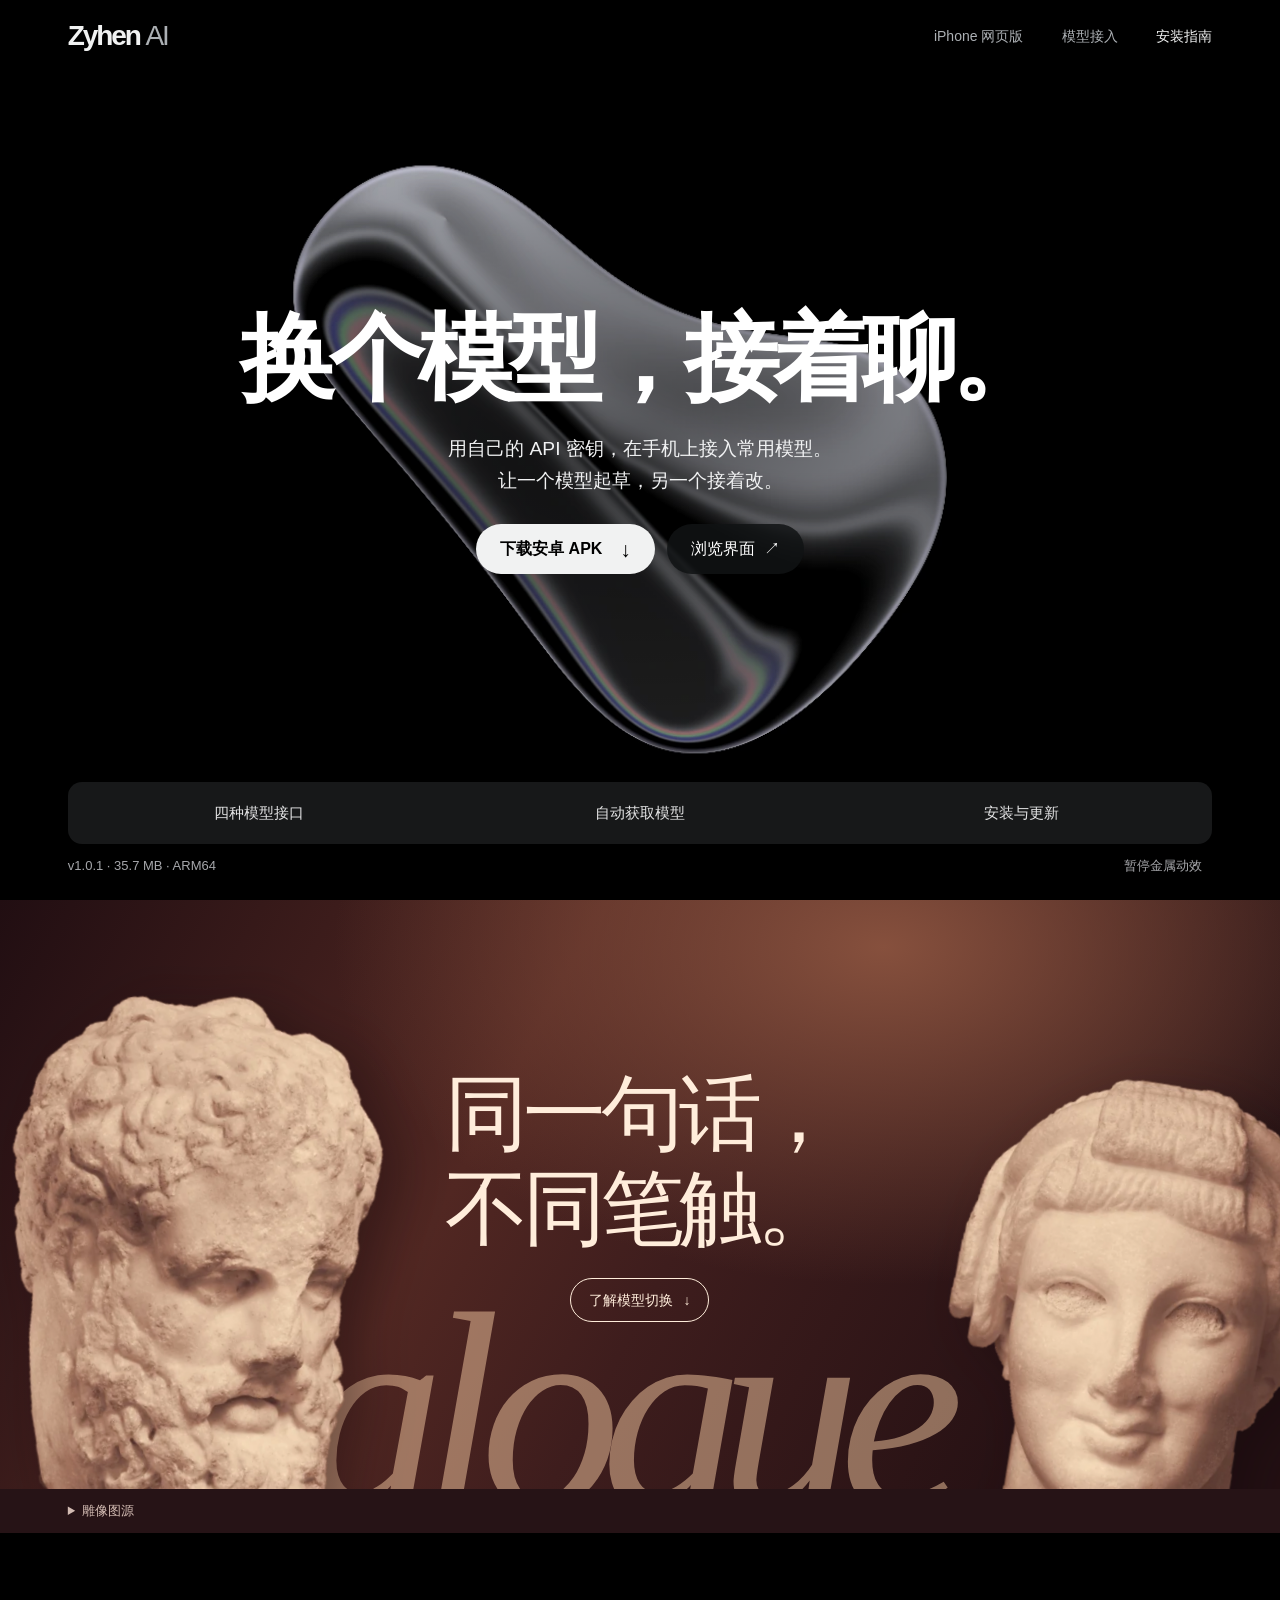
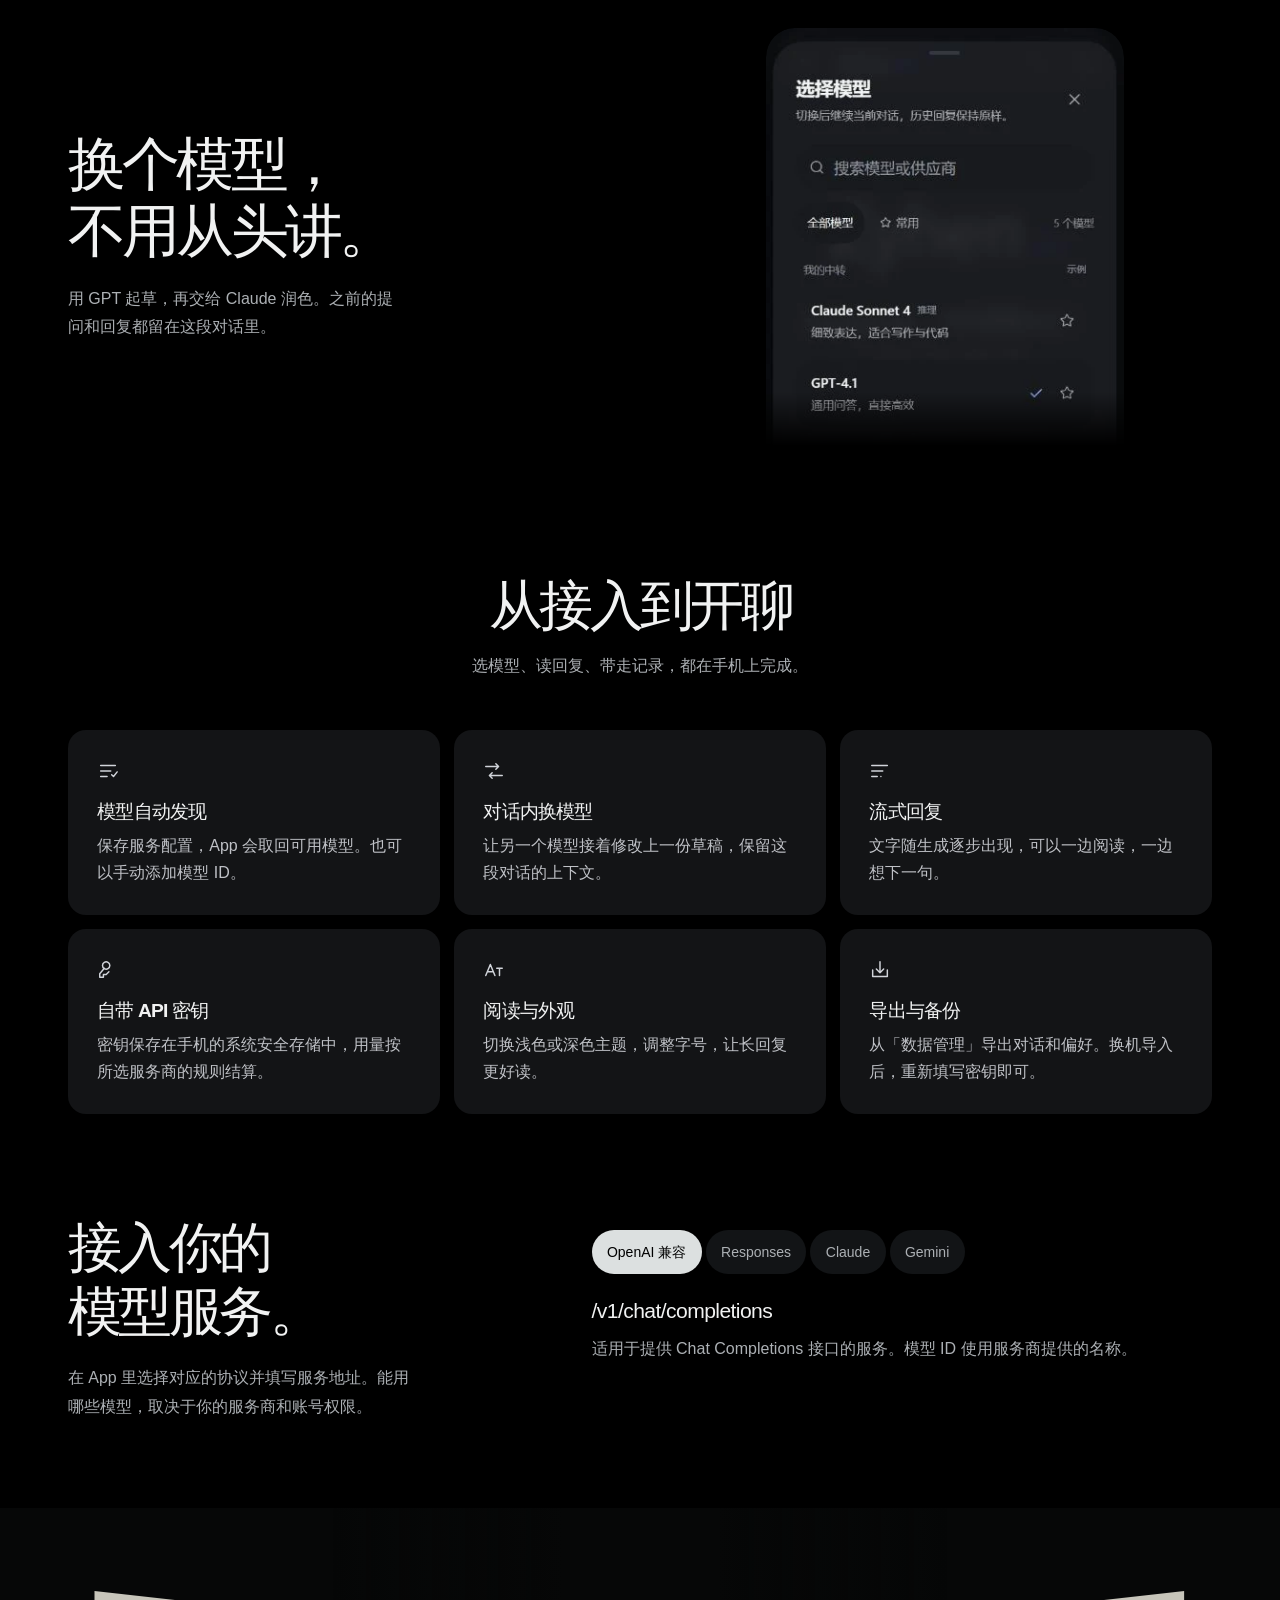
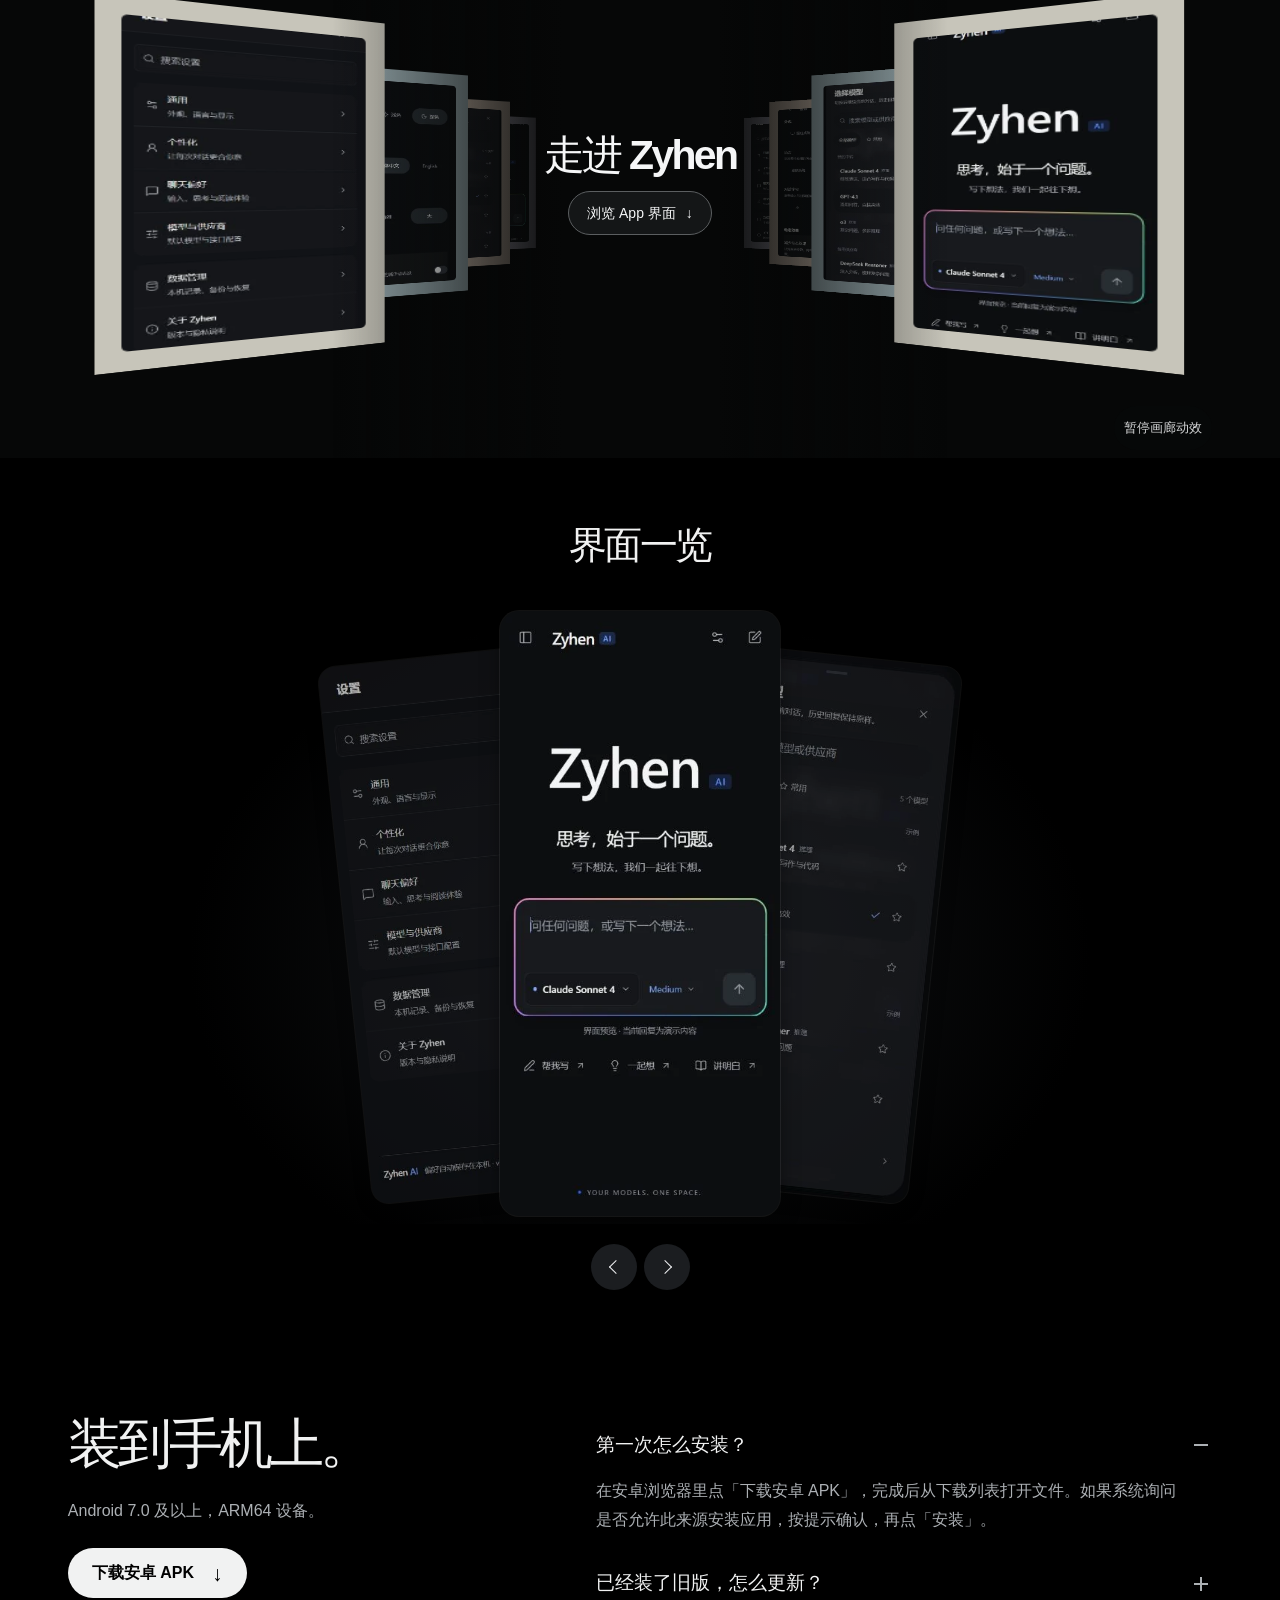
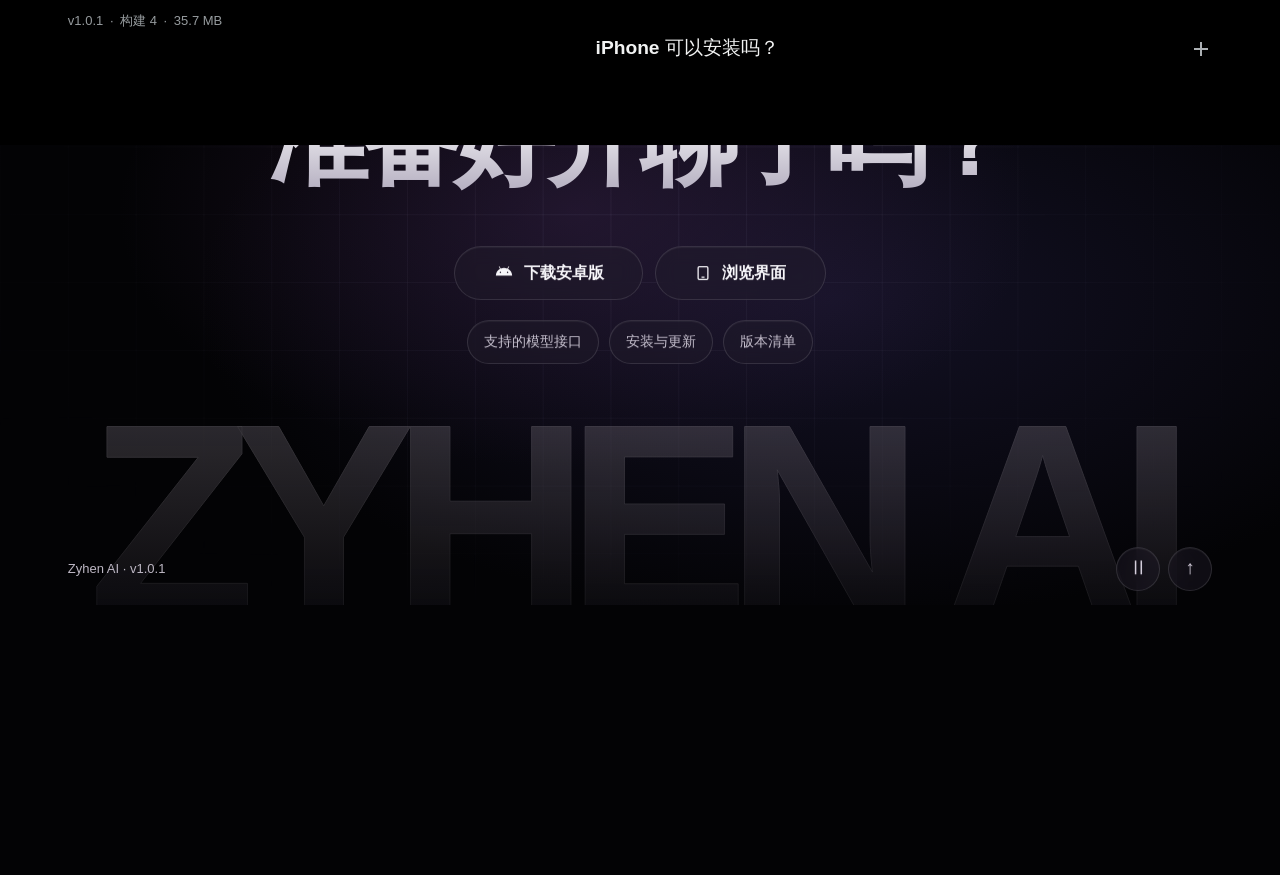
==== commit d3cc31ac: "Add installable Zyhen AI web app for iPhone" ====
--- a/index.html
+++ b/index.html
@@ -9,7 +9,7 @@
 </head>
 <body id="top">
   <a class="skip" href="#main">跳到正文</a>
-  <header class="mast"><div class="wrap mast-inner"><a class="brand" href="#top" aria-label="Zyhen AI 首页">Zyhen<span>AI</span></a><nav aria-label="官网导航"><a href="#preview">界面预览</a><a class="nav-extra" href="#connect">模型接入</a><a class="nav-download" href="#install">安装指南</a></nav></div></header>
+  <header class="mast"><div class="wrap mast-inner"><a class="brand" href="#top" aria-label="Zyhen AI 首页">Zyhen<span>AI</span></a><nav aria-label="官网导航"><a data-zyhen-web-app href="./app/">iPhone 网页版</a><a class="nav-extra" href="#connect">模型接入</a><a class="nav-download" href="#install">安装指南</a></nav></div></header>
   <main id="main">
     <section class="metal-hero" aria-labelledby="hero-title">
       <div class="metal-art" aria-hidden="true"><video  muted loop playsinline preload="none" poster="media/silver-drop.webp" data-src="media/silver-drop.mp4" width="880" height="672"></video></div>
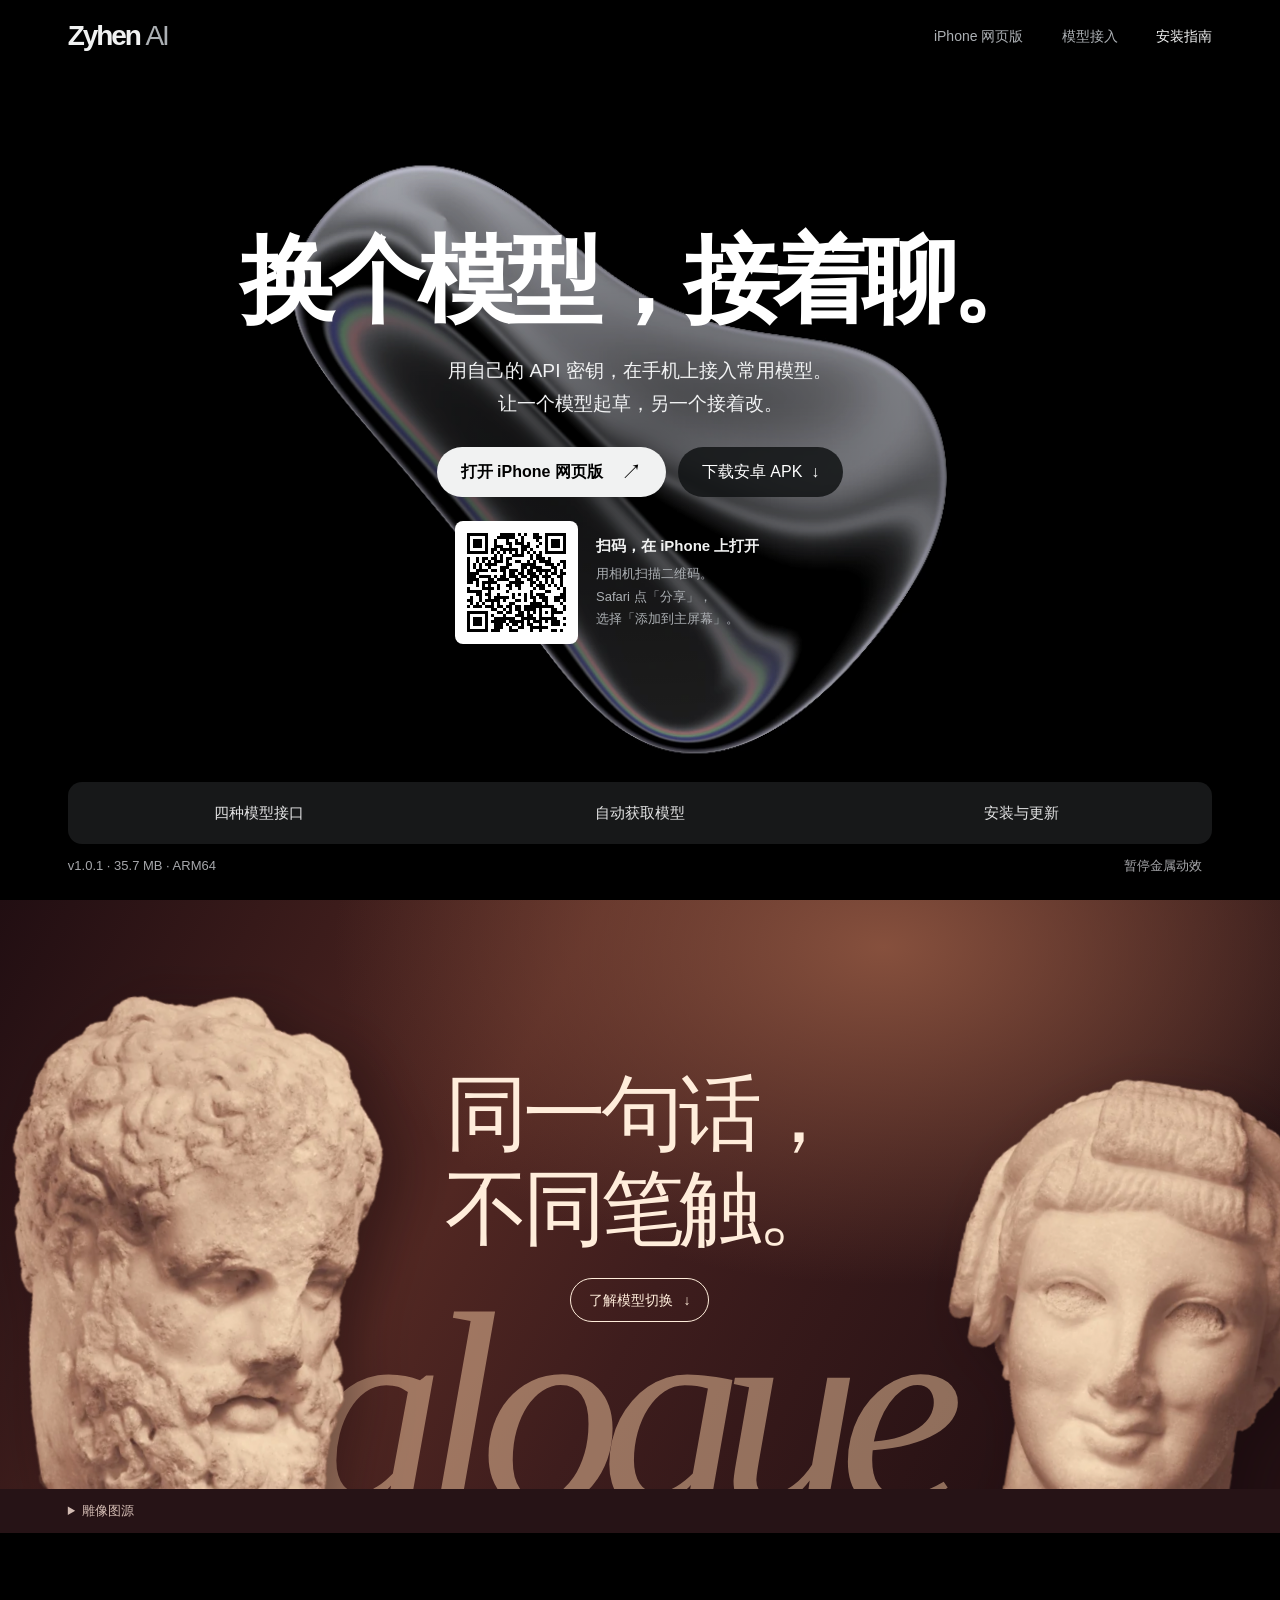
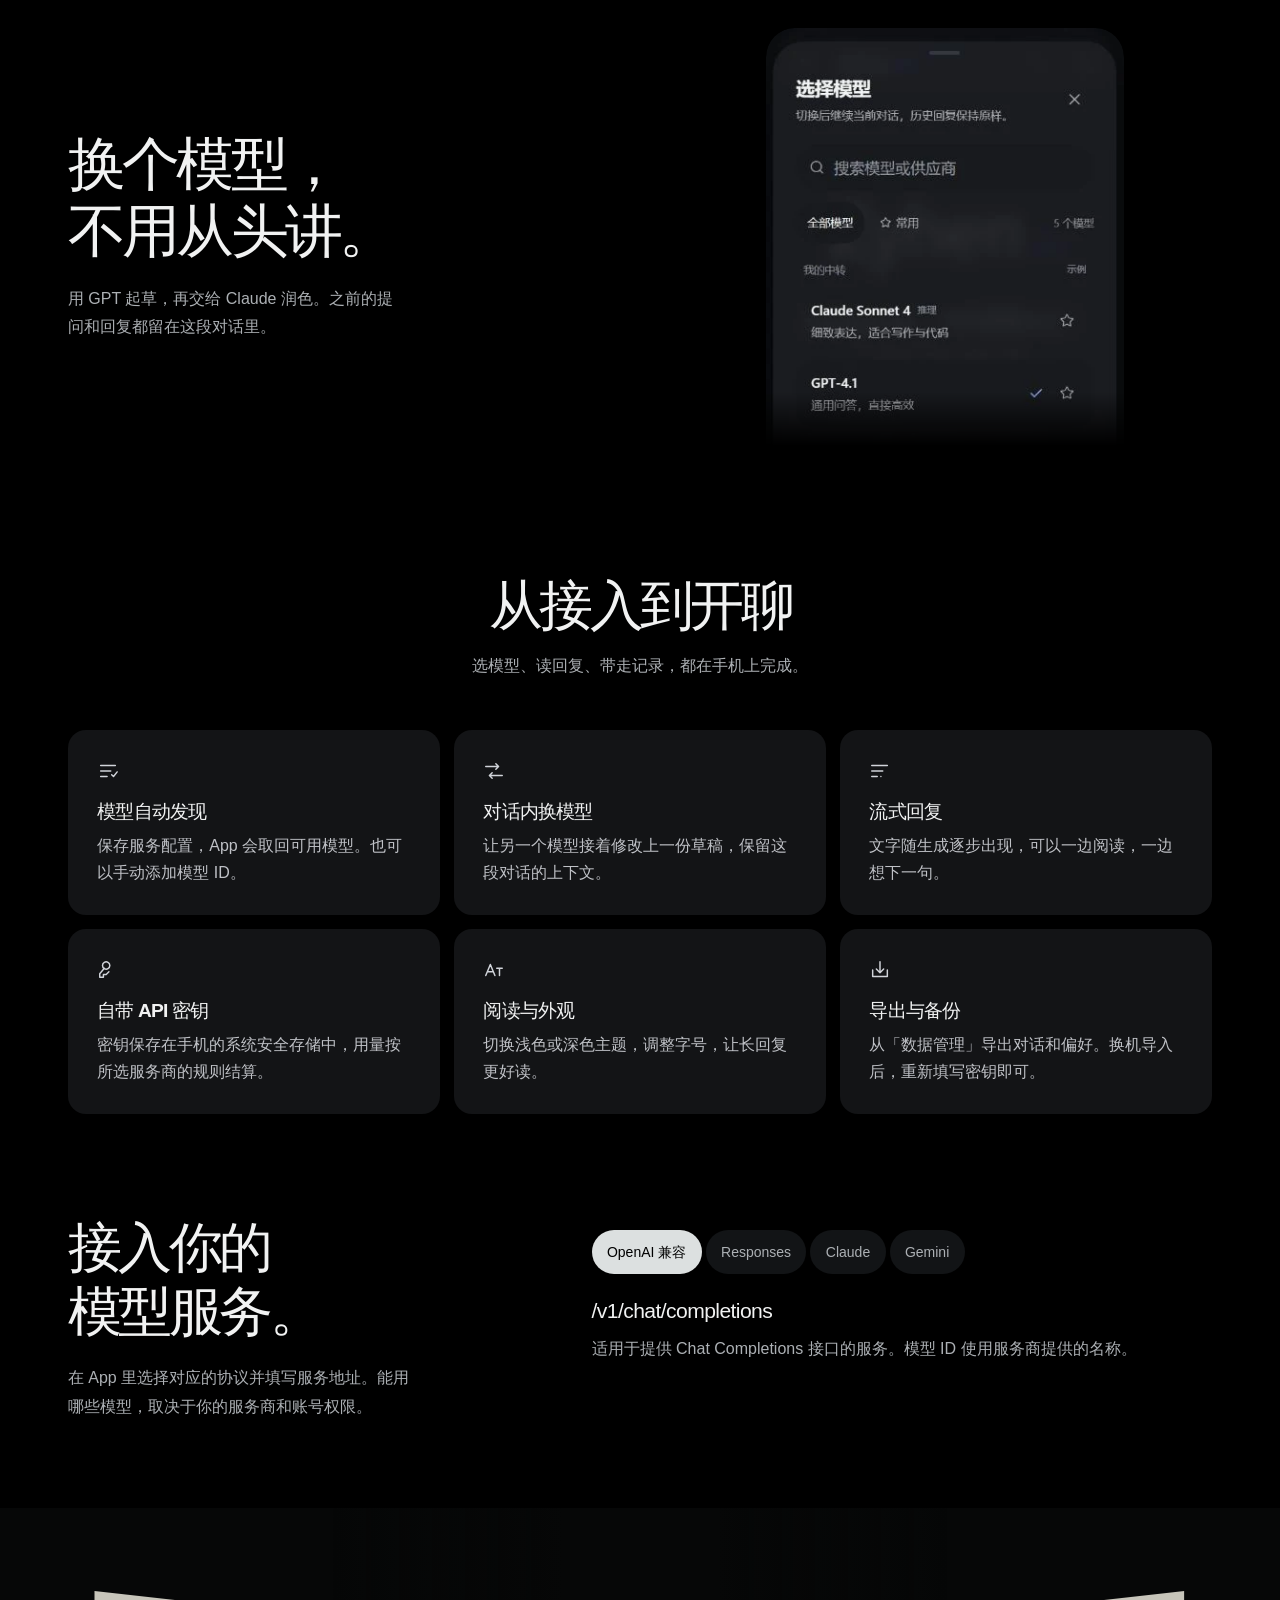
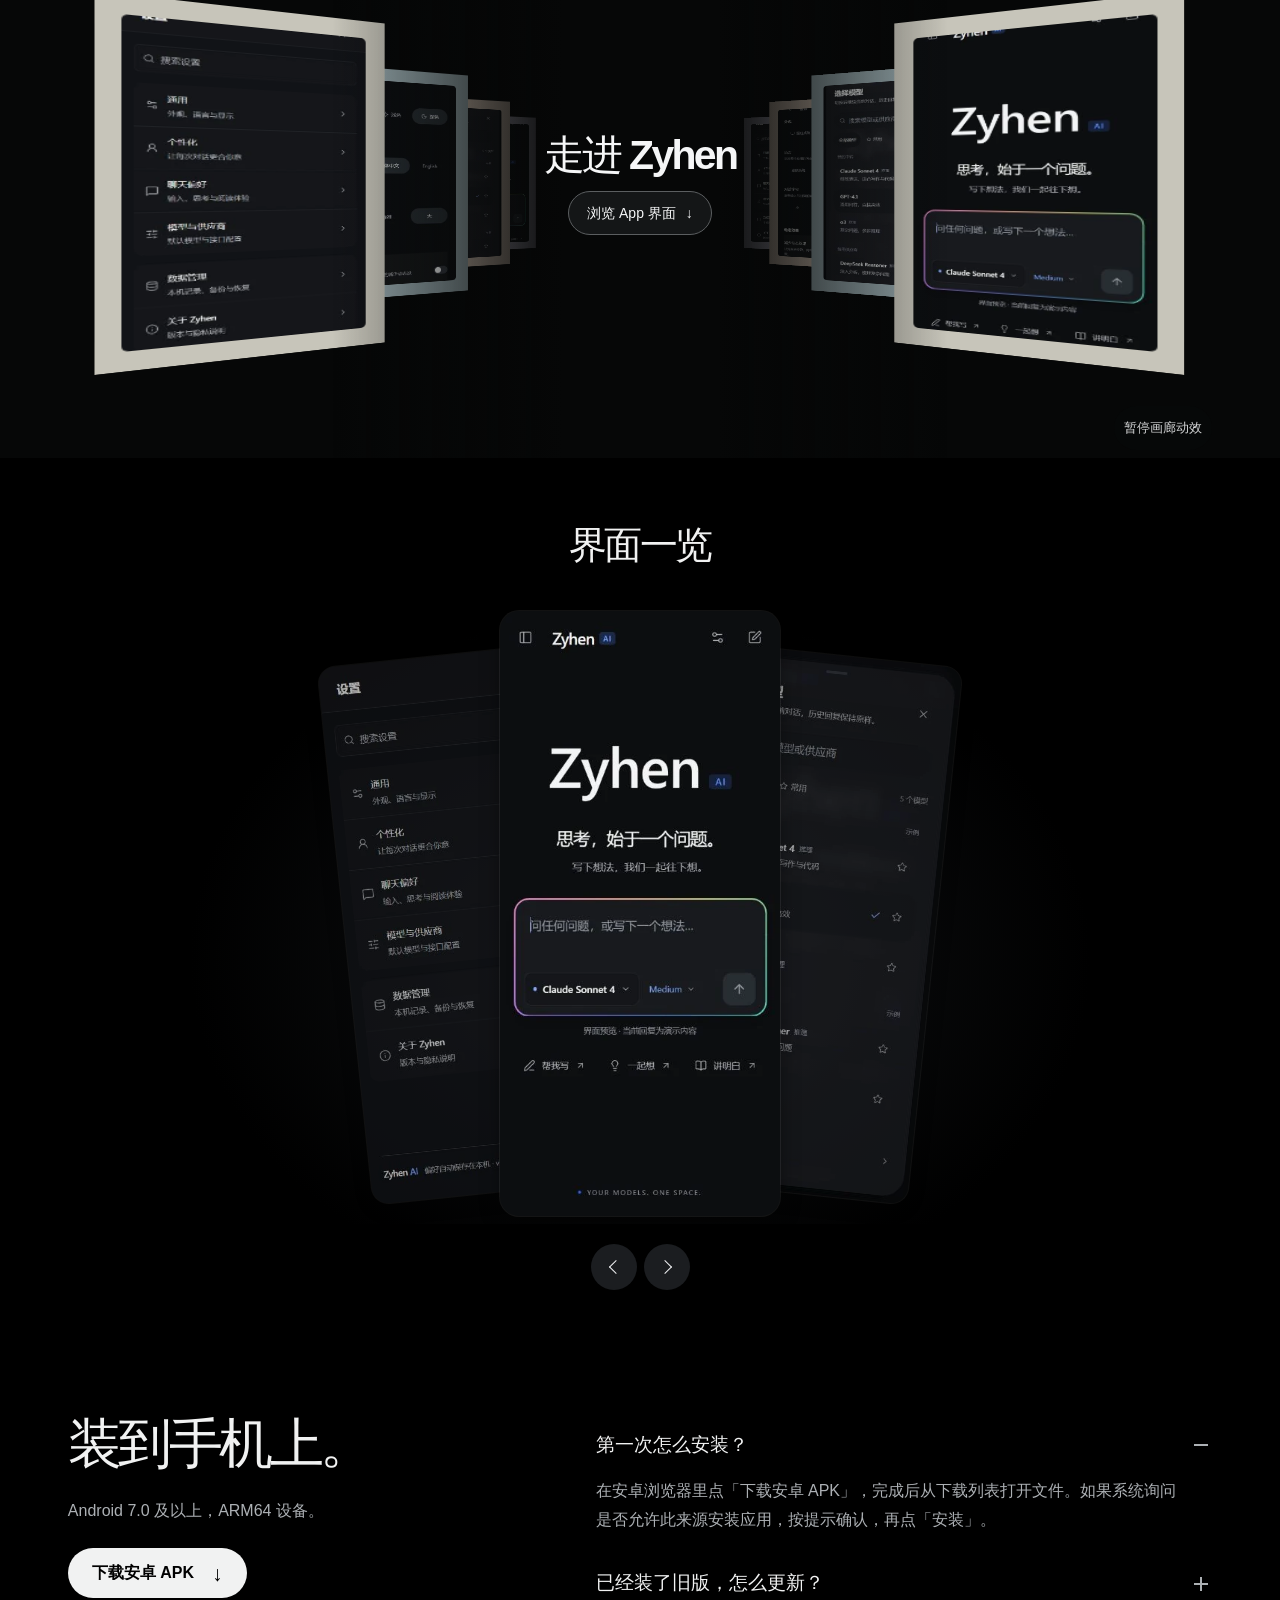
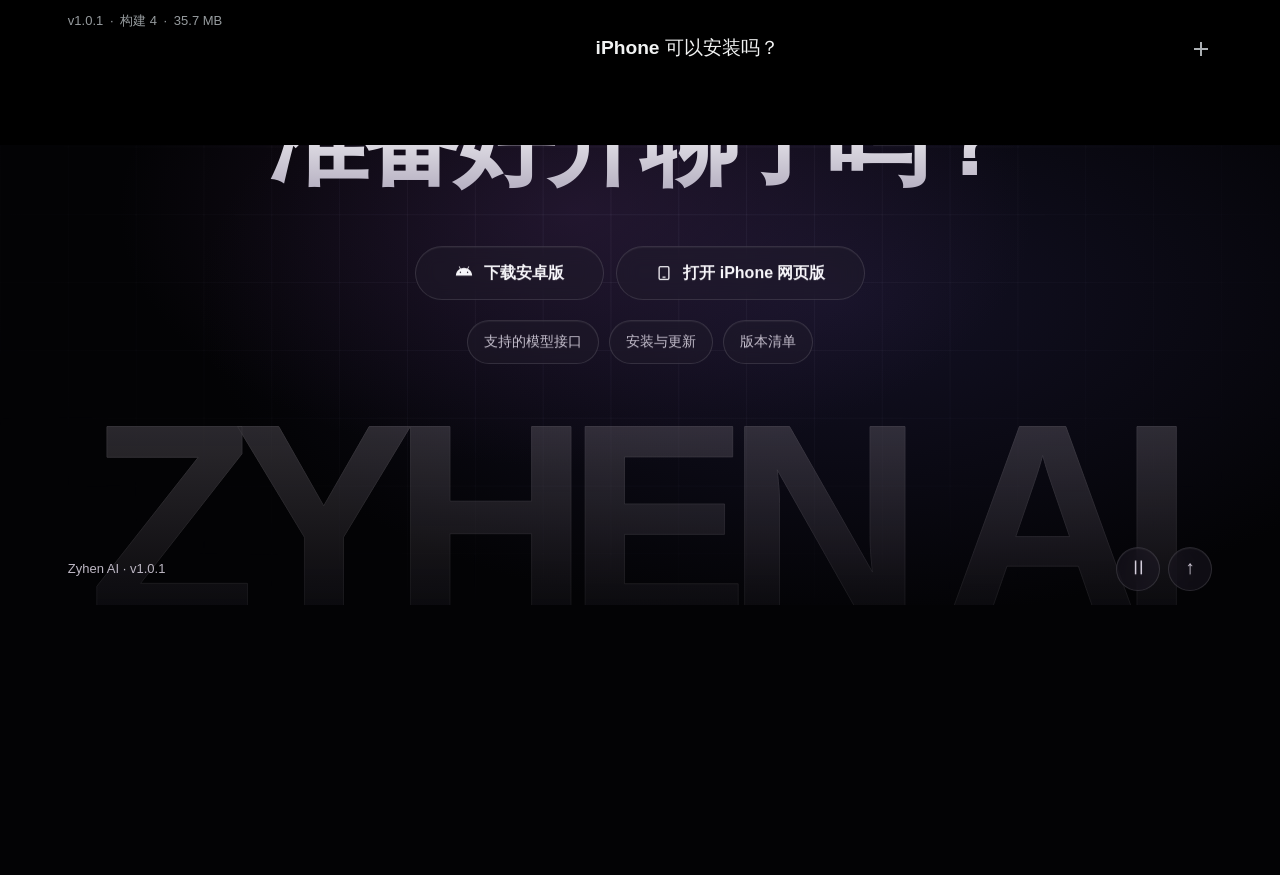
==== commit 261cb120: "Feature iPhone web app and scan-to-open QR on homepage" ====
--- a/index.html
+++ b/index.html
@@ -2,10 +2,10 @@
 <html lang="zh-CN">
 <head>
   <meta charset="utf-8"><meta name="viewport" content="width=device-width,initial-scale=1,viewport-fit=cover">
-  <meta name="theme-color" content="#000000"><meta name="description" content="Zyhen AI 是自带密钥的手机 AI 客户端。在同一段对话里切换模型，浏览 App 界面，下载 Android 安装包。">
+  <meta name="theme-color" content="#000000"><meta name="description" content="Zyhen AI 是自带密钥的手机 AI 客户端。在同一段对话里切换模型，打开 iPhone 网页版，或下载 Android 安装包。">
   <link  rel="icon" href="media/icon.png"><title>Zyhen AI · 手机 AI 客户端</title>
-  <script type="module" crossorigin src="./assets/index-BPJARcri.js"></script>
-  <link rel="stylesheet" crossorigin href="./assets/index-BKBHxSBo.css">
+  <script type="module" crossorigin src="./assets/index-BeRY33ts.js"></script>
+  <link rel="stylesheet" crossorigin href="./assets/index-DDs6SQxK.css">
 </head>
 <body id="top">
   <a class="skip" href="#main">跳到正文</a>
@@ -16,7 +16,11 @@
       <div class="metal-copy wrap">
         <h1 id="hero-title"><span>换个模型，</span><span>接着聊。</span></h1>
         <p>用自己的 API 密钥，在手机上接入常用模型。<br>让一个模型起草，另一个接着改。</p>
-        <div class="metal-actions"><a class="download" href="Zyhen-AI-1.0.1-b4-arm64.apk" download>下载安卓 APK <span aria-hidden="true">↓</span></a><a class="metal-secondary" href="#preview">浏览界面 <span aria-hidden="true">↗</span></a></div>
+        <div class="metal-actions"><a class="download" data-zyhen-web-app href="./app/">打开 iPhone 网页版 <span aria-hidden="true">↗</span></a><a class="metal-secondary" href="Zyhen-AI-1.0.1-b4-arm64.apk" download>下载安卓 APK <span aria-hidden="true">↓</span></a></div>
+        <figure class="web-access" aria-labelledby="web-access-title">
+          <a class="web-qr" href="./app/" aria-label="打开二维码对应的 Zyhen AI 网页版"><img  src="media/iphone-web-qr.png" width="246" height="246" alt="Zyhen AI 网页版访问二维码"></a>
+          <figcaption><strong id="web-access-title">扫码，在 iPhone 上打开</strong><p>用相机扫描二维码。<br>Safari 点「分享」，<br>选择「添加到主屏幕」。</p></figcaption>
+        </figure>
       </div>
       <div class="metal-foot wrap"><div class="metal-strip"><a href="#connect">四种模型接口</a><a href="#features">自动获取模型</a><a href="#install">安装与更新</a></div>
       <div class="metal-meta"><span>v1.0.1 · 35.7 MB · ARM64</span><button type="button" class="edition-toggle" hidden>暂停金属动效</button></div></div>
@@ -52,7 +56,7 @@
       <h2 id="preview-title">界面一览</h2>
       <div id="preview-screen"><figure class="deck-fallback"><img  src="media/composer.webp" alt="Zyhen AI 对话首页" width="375" height="811" loading="lazy"></figure></div>
     </section>
-    <section id="install" class="chapter wrap" aria-labelledby="install-title"><div class="chapter-intro"><h2 id="install-title">装到手机上。</h2><p>Android 7.0 及以上，ARM64 设备。</p><a class="download" href="Zyhen-AI-1.0.1-b4-arm64.apk" download>下载安卓 APK <span aria-hidden="true">↓</span></a><small>v1.0.1 <b>·</b> 构建 4 <b>·</b> 35.7 MB</small></div><div id="questions"><details open><summary>第一次怎么安装？</summary><p>用安卓浏览器下载并打开 APK，在系统提示中确认安装。</p></details><details><summary>装过旧版怎么更新？</summary><p>保留旧版，打开新版安装包，选择「更新」。也可以在设置中检查更新。</p></details><details><summary>iPhone 可以安装吗？</summary><p>iOS 暂无公开安装版。</p></details></div></section>
+    <section id="install" class="chapter wrap" aria-labelledby="install-title"><div class="chapter-intro"><h2 id="install-title">装到手机上。</h2><p>Android 7.0 及以上，ARM64 设备。</p><a class="download" href="Zyhen-AI-1.0.1-b4-arm64.apk" download>下载安卓 APK <span aria-hidden="true">↓</span></a><small>v1.0.1 <b>·</b> 构建 4 <b>·</b> 35.7 MB</small></div><div id="questions"><details open><summary>第一次怎么安装？</summary><p>用安卓浏览器下载并打开 APK，在系统提示中确认安装。</p></details><details><summary>装过旧版怎么更新？</summary><p>保留旧版，打开新版安装包，选择「更新」。也可以在设置中检查更新。</p></details><details><summary>iPhone 可以安装吗？</summary><p>可以。<a href="./app/">打开 iPhone 网页版</a>，在 Safari 中点「分享」→「添加到主屏幕」。首次使用时，请在设置中配置自己的模型服务和 API 密钥；服务地址需支持浏览器跨域访问（CORS）。</p></details></div></section>
   </main>
   <footer id="footer" class="motion-footer" aria-labelledby="footer-title">
     <div class="mf-panel">
@@ -65,7 +69,7 @@
         <h2 id="footer-title">准备好开聊了吗？</h2>
         <div class="mf-actions">
           <a class="mf-pill" href="Zyhen-AI-1.0.1-b4-arm64.apk" download><span><svg width="20" height="20" aria-hidden="true" viewBox="0 0 24 24" fill="currentColor"><path d="m7.2 6.9-1.5-2.6.86-.5 1.54 2.65a10.5 10.5 0 0 1 7.8 0l1.54-2.65.86.5-1.5 2.6a9.8 9.8 0 0 1 5 8.2H2.2a9.8 9.8 0 0 1 5-8.2ZM7.7 12a.85.85 0 1 0 0-1.7.85.85 0 0 0 0 1.7Zm8.6 0a.85.85 0 1 0 0-1.7.85.85 0 0 0 0 1.7Z"/></svg>下载安卓版</span></a>
-          <a class="mf-pill" href="#preview"><span><svg width="18" height="18" viewBox="0 0 24 24" fill="none" stroke="currentColor" stroke-width="1.7" aria-hidden="true"><path d="M7 3.5h10a1.5 1.5 0 0 1 1.5 1.5v14a1.5 1.5 0 0 1-1.5 1.5H7A1.5 1.5 0 0 1 5.5 19V5A1.5 1.5 0 0 1 7 3.5Zm3 14h4" stroke-linejoin="round"/></svg>浏览界面</span></a>
+          <a class="mf-pill" href="./app/"><span><svg width="18" height="18" viewBox="0 0 24 24" fill="none" stroke="currentColor" stroke-width="1.7" aria-hidden="true"><path d="M7 3.5h10a1.5 1.5 0 0 1 1.5 1.5v14a1.5 1.5 0 0 1-1.5 1.5H7A1.5 1.5 0 0 1 5.5 19V5A1.5 1.5 0 0 1 7 3.5Zm3 14h4" stroke-linejoin="round"/></svg>打开 iPhone 网页版</span></a>
         </div>
         <div class="mf-links"><a href="#connect">支持的模型接口</a><a href="#install">安装与更新</a><a href="latest.json">版本清单</a></div>
       </div>
--- a/assets/index-DDs6SQxK.css
+++ b/assets/index-DDs6SQxK.css
@@ -0,0 +1 @@
+.motion-footer{position:relative;isolation:isolate;overflow:hidden;background:#030305;scroll-margin-top:60px}.mf-panel{position:relative;isolation:isolate;overflow:hidden;background:#030305;min-height:clamp(460px,57vw,760px);display:grid;align-content:center;padding:100px 18px 135px;transform:translate3d(0,var(--curtain-offset,0px),0)}.mf-aurora,.mf-grid,.mf-word,.mf-ribbon{position:absolute;pointer-events:none;-webkit-user-select:none;-moz-user-select:none;user-select:none;z-index:-1}.mf-aurora{top:0;right:0;bottom:0;left:0;background:radial-gradient(ellipse at 45% 46%,#42275266,transparent 46%),radial-gradient(ellipse at 65% 58%,#29244f70,transparent 54%);animation:mf-breathe 9s ease-in-out alternate infinite}.mf-grid{top:0;right:0;bottom:0;left:0;background-image:linear-gradient(to right,#d9d5ff0e 1px,transparent 1px),linear-gradient(to bottom,#d9d5ff0e 1px,transparent 1px);background-size:clamp(42px,5.3vw,78px) clamp(42px,5.3vw,78px);-webkit-mask-image:radial-gradient(ellipse at center,#000 8%,transparent 82%);mask-image:radial-gradient(ellipse at center,#000 8%,transparent 82%)}.mf-ribbon{inset:6% -4% auto;overflow:hidden;padding:12px 0;transform:rotate(-2.4deg);background:#08070bab;border-block:1px solid #ffffff0b}.mf-track{display:flex;width:-moz-max-content;width:max-content;animation:mf-marquee 28s linear infinite}.mf-track span{display:flex;align-items:center;white-space:nowrap;gap:32px;padding-right:32px;font-size:13px;font-weight:600;letter-spacing:.25em;color:#aba7b4}.mf-track i{display:block;width:8px;height:8px;background:currentColor;clip-path:polygon(50% 0,62% 38%,100% 50%,62% 62%,50% 100%,38% 62%,0 50%,38% 38%);color:#9975c6}.mf-track i:nth-of-type(2n){color:#718cc7}.mf-content{position:relative;text-align:center}.mf-content h2{font-size:clamp(39px,7.8vw,112px);line-height:1.2;letter-spacing:-.07em;font-weight:710;margin:0 0 clamp(20px,3.5vw,48px);color:#e4e1e9;background:linear-gradient(#fff 17%,#b3adbf 94%);background-clip:text;-webkit-background-clip:text;-webkit-text-fill-color:transparent}.mf-actions,.mf-links,.mf-bottom,.mf-bottom>div{display:flex;align-items:center;justify-content:center}.mf-actions{gap:12px}.mf-pill{display:inline-flex;min-height:54px;align-items:stretch;color:#f7f6fa;outline-offset:5px}.mf-pill span,.mf-links a,.mf-toggle,.mf-top{background:#221d2c6b;border:1px solid #ffffff21;border-radius:999px;box-shadow:inset 0 1px #ffffff0a;backdrop-filter:blur(10px);-webkit-backdrop-filter:blur(10px)}.mf-pill span{min-height:inherit;gap:10px;padding:0 clamp(20px,3vw,40px);display:inline-flex;align-items:center;justify-content:center;font-size:16px;font-weight:600;transition:background .18s}.mf-pill:hover span,.mf-pill:focus-visible span{background:#373043aa}.mf-pill:active span{scale:.96}.mf-links{gap:10px;margin-top:20px;flex-wrap:wrap}.mf-links a{display:inline-flex;align-items:center;min-height:44px;padding:0 16px;color:#c6c0ce;font-size:14px}.mf-links a:hover{color:#fff;background:#302a37}.mf-word{bottom:-.19em;left:0;width:100%;white-space:nowrap;text-align:center;font:850 clamp(56px,21.3vw,400px)/1 Arial,sans-serif;letter-spacing:-.082em;padding-right:.07em;color:transparent;background:linear-gradient(180deg,#79737d66,#50495438 64%,#08080c 90%);background-clip:text;-webkit-background-clip:text;-webkit-text-stroke:1px #ffffff0d}.mf-bottom{position:absolute;inset:auto var(--gutter) max(14px,env(safe-area-inset-bottom));justify-content:space-between;gap:10px;color:#bdb7c4;font-size:13px}.mf-bottom>div{gap:8px}.mf-top,.mf-toggle{color:#d4cedc;display:grid;place-items:center;width:44px;height:44px;font-size:19px}.mf-toggle[hidden]{display:none}.motion-footer:not([data-visible]) .mf-aurora,.motion-footer:not([data-visible]) .mf-track,.motion-footer[data-paused] .mf-aurora,.motion-footer[data-paused] .mf-track{animation-play-state:paused}@keyframes mf-marquee{to{transform:translate(-50%)}}@keyframes mf-breathe{to{transform:translate(3%,-1%) scale(1.12);opacity:.77}}@media(max-width:640px){.mf-panel{min-height:clamp(420px,63svh,500px);padding:95px 14px 115px}.mf-actions{gap:9px}.mf-pill{min-height:50px}.mf-pill span{padding:0 18px}.mf-links{gap:5px;margin-top:15px}.mf-links a{padding:0 10px;font-size:13px}}@media(prefers-reduced-motion:reduce){.mf-panel{transform:none}.mf-aurora,.mf-track{animation:none}.mf-toggle{display:none}}@media(forced-colors:active){.mf-content h2{-webkit-text-fill-color:CanvasText}}*,:before,:after{--tw-border-spacing-x: 0;--tw-border-spacing-y: 0;--tw-translate-x: 0;--tw-translate-y: 0;--tw-rotate: 0;--tw-skew-x: 0;--tw-skew-y: 0;--tw-scale-x: 1;--tw-scale-y: 1;--tw-pan-x: ;--tw-pan-y: ;--tw-pinch-zoom: ;--tw-scroll-snap-strictness: proximity;--tw-gradient-from-position: ;--tw-gradient-via-position: ;--tw-gradient-to-position: ;--tw-ordinal: ;--tw-slashed-zero: ;--tw-numeric-figure: ;--tw-numeric-spacing: ;--tw-numeric-fraction: ;--tw-ring-inset: ;--tw-ring-offset-width: 0px;--tw-ring-offset-color: #fff;--tw-ring-color: rgb(59 130 246 / .5);--tw-ring-offset-shadow: 0 0 #0000;--tw-ring-shadow: 0 0 #0000;--tw-shadow: 0 0 #0000;--tw-shadow-colored: 0 0 #0000;--tw-blur: ;--tw-brightness: ;--tw-contrast: ;--tw-grayscale: ;--tw-hue-rotate: ;--tw-invert: ;--tw-saturate: ;--tw-sepia: ;--tw-drop-shadow: ;--tw-backdrop-blur: ;--tw-backdrop-brightness: ;--tw-backdrop-contrast: ;--tw-backdrop-grayscale: ;--tw-backdrop-hue-rotate: ;--tw-backdrop-invert: ;--tw-backdrop-opacity: ;--tw-backdrop-saturate: ;--tw-backdrop-sepia: ;--tw-contain-size: ;--tw-contain-layout: ;--tw-contain-paint: ;--tw-contain-style: }::backdrop{--tw-border-spacing-x: 0;--tw-border-spacing-y: 0;--tw-translate-x: 0;--tw-translate-y: 0;--tw-rotate: 0;--tw-skew-x: 0;--tw-skew-y: 0;--tw-scale-x: 1;--tw-scale-y: 1;--tw-pan-x: ;--tw-pan-y: ;--tw-pinch-zoom: ;--tw-scroll-snap-strictness: proximity;--tw-gradient-from-position: ;--tw-gradient-via-position: ;--tw-gradient-to-position: ;--tw-ordinal: ;--tw-slashed-zero: ;--tw-numeric-figure: ;--tw-numeric-spacing: ;--tw-numeric-fraction: ;--tw-ring-inset: ;--tw-ring-offset-width: 0px;--tw-ring-offset-color: #fff;--tw-ring-color: rgb(59 130 246 / .5);--tw-ring-offset-shadow: 0 0 #0000;--tw-ring-shadow: 0 0 #0000;--tw-shadow: 0 0 #0000;--tw-shadow-colored: 0 0 #0000;--tw-blur: ;--tw-brightness: ;--tw-contrast: ;--tw-grayscale: ;--tw-hue-rotate: ;--tw-invert: ;--tw-saturate: ;--tw-sepia: ;--tw-drop-shadow: ;--tw-backdrop-blur: ;--tw-backdrop-brightness: ;--tw-backdrop-contrast: ;--tw-backdrop-grayscale: ;--tw-backdrop-hue-rotate: ;--tw-backdrop-invert: ;--tw-backdrop-opacity: ;--tw-backdrop-saturate: ;--tw-backdrop-sepia: ;--tw-contain-size: ;--tw-contain-layout: ;--tw-contain-paint: ;--tw-contain-style: }*,:before,:after{box-sizing:border-box;border-width:0;border-style:solid;border-color:#e5e7eb}:before,:after{--tw-content: ""}html,:host{line-height:1.5;-webkit-text-size-adjust:100%;-moz-tab-size:4;-o-tab-size:4;tab-size:4;font-family:ui-sans-serif,system-ui,sans-serif,"Apple Color Emoji","Segoe UI Emoji",Segoe UI Symbol,"Noto Color Emoji";font-feature-settings:normal;font-variation-settings:normal;-webkit-tap-highlight-color:transparent}body{margin:0;line-height:inherit}hr{height:0;color:inherit;border-top-width:1px}abbr:where([title]){-webkit-text-decoration:underline dotted;text-decoration:underline dotted}h1,h2,h3,h4,h5,h6{font-size:inherit;font-weight:inherit}a{color:inherit;text-decoration:inherit}b,strong{font-weight:bolder}code,kbd,samp,pre{font-family:ui-monospace,SFMono-Regular,Menlo,Monaco,Consolas,Liberation Mono,Courier New,monospace;font-feature-settings:normal;font-variation-settings:normal;font-size:1em}small{font-size:80%}sub,sup{font-size:75%;line-height:0;position:relative;vertical-align:baseline}sub{bottom:-.25em}sup{top:-.5em}table{text-indent:0;border-color:inherit;border-collapse:collapse}button,input,optgroup,select,textarea{font-family:inherit;font-feature-settings:inherit;font-variation-settings:inherit;font-size:100%;font-weight:inherit;line-height:inherit;letter-spacing:inherit;color:inherit;margin:0;padding:0}button,select{text-transform:none}button,input:where([type=button]),input:where([type=reset]),input:where([type=submit]){-webkit-appearance:button;background-color:transparent;background-image:none}:-moz-focusring{outline:auto}:-moz-ui-invalid{box-shadow:none}progress{vertical-align:baseline}::-webkit-inner-spin-button,::-webkit-outer-spin-button{height:auto}[type=search]{-webkit-appearance:textfield;outline-offset:-2px}::-webkit-search-decoration{-webkit-appearance:none}::-webkit-file-upload-button{-webkit-appearance:button;font:inherit}summary{display:list-item}blockquote,dl,dd,h1,h2,h3,h4,h5,h6,hr,figure,p,pre{margin:0}fieldset{margin:0;padding:0}legend{padding:0}ol,ul,menu{list-style:none;margin:0;padding:0}dialog{padding:0}textarea{resize:vertical}input::-moz-placeholder,textarea::-moz-placeholder{opacity:1;color:#9ca3af}input::placeholder,textarea::placeholder{opacity:1;color:#9ca3af}button,[role=button]{cursor:pointer}:disabled{cursor:default}img,svg,video,canvas,audio,iframe,embed,object{display:block;vertical-align:middle}img,video{max-width:100%;height:auto}[hidden]:where(:not([hidden=until-found])){display:none}:root{--background: 0 0% 100%;--foreground: 240 10% 3.9%;--card: 0 0% 100%;--card-foreground: var(--foreground);--primary: 240 5.9% 10%;--primary-foreground: 0 0% 98%;--secondary: 240 4.8% 95.9%;--secondary-foreground: var(--primary);--accent: var(--secondary);--accent-foreground: var(--primary);--muted-foreground: 240 3.8% 46.1%;--destructive: 0 84.2% 60.2%;--destructive-foreground: 0 0% 98%;--border: 240 5.9% 90%;--input: var(--border);--ring: 240 10% 3.9%;--radius: .5rem}*{--tw-border-opacity: 1;border-color:hsl(var(--border) / var(--tw-border-opacity, 1))}body{--tw-bg-opacity: 1;background-color:hsl(var(--background) / var(--tw-bg-opacity, 1));--tw-text-opacity: 1;color:hsl(var(--foreground) / var(--tw-text-opacity, 1))}#root{isolation:isolate}.container{width:100%}@media(min-width:640px){.container{max-width:640px}}@media(min-width:768px){.container{max-width:768px}}@media(min-width:1024px){.container{max-width:1024px}}@media(min-width:1280px){.container{max-width:1280px}}@media(min-width:1536px){.container{max-width:1536px}}.sr-only{position:absolute;width:1px;height:1px;padding:0;margin:-1px;overflow:hidden;clip:rect(0,0,0,0);white-space:nowrap;border-width:0}.visible{visibility:visible}.fixed{position:fixed}.absolute{position:absolute}.relative{position:relative}.inset-0{top:0;right:0;bottom:0;left:0}.z-10{z-index:10}.mx-auto{margin-left:auto;margin-right:auto}.flex{display:flex}.inline-flex{display:inline-flex}.grid{display:grid}.hidden{display:none}.h-10{height:2.5rem}.h-11{height:2.75rem}.h-9{height:2.25rem}.min-h-screen{min-height:100vh}.w-10{width:2.5rem}.max-w-3xl{max-width:48rem}.max-w-7xl{max-width:80rem}.transform{transform:translate(var(--tw-translate-x),var(--tw-translate-y)) rotate(var(--tw-rotate)) skew(var(--tw-skew-x)) skewY(var(--tw-skew-y)) scaleX(var(--tw-scale-x)) scaleY(var(--tw-scale-y))}.grid-cols-1{grid-template-columns:repeat(1,minmax(0,1fr))}.flex-col{flex-direction:column}.items-center{align-items:center}.justify-center{justify-content:center}.gap-4{gap:1rem}.gap-6{gap:1.5rem}.space-y-1\.5>:not([hidden])~:not([hidden]){--tw-space-y-reverse: 0;margin-top:calc(.375rem * calc(1 - var(--tw-space-y-reverse)));margin-bottom:calc(.375rem * var(--tw-space-y-reverse))}.space-y-6>:not([hidden])~:not([hidden]){--tw-space-y-reverse: 0;margin-top:calc(1.5rem * calc(1 - var(--tw-space-y-reverse)));margin-bottom:calc(1.5rem * var(--tw-space-y-reverse))}.space-y-8>:not([hidden])~:not([hidden]){--tw-space-y-reverse: 0;margin-top:calc(2rem * calc(1 - var(--tw-space-y-reverse)));margin-bottom:calc(2rem * var(--tw-space-y-reverse))}.overflow-hidden{overflow:hidden}.whitespace-nowrap{white-space:nowrap}.rounded-full{border-radius:9999px}.rounded-lg{border-radius:var(--radius)}.rounded-md{border-radius:calc(var(--radius) - 2px)}.border{border-width:1px}.border-foreground\/20{border-color:hsl(var(--foreground) / .2)}.border-foreground\/30{border-color:hsl(var(--foreground) / .3)}.border-input{--tw-border-opacity: 1;border-color:hsl(var(--input) / var(--tw-border-opacity, 1))}.border-transparent{border-color:transparent}.bg-background{--tw-bg-opacity: 1;background-color:hsl(var(--background) / var(--tw-bg-opacity, 1))}.bg-card{--tw-bg-opacity: 1;background-color:hsl(var(--card) / var(--tw-bg-opacity, 1))}.bg-destructive{--tw-bg-opacity: 1;background-color:hsl(var(--destructive) / var(--tw-bg-opacity, 1))}.bg-foreground{--tw-bg-opacity: 1;background-color:hsl(var(--foreground) / var(--tw-bg-opacity, 1))}.bg-foreground\/10{background-color:hsl(var(--foreground) / .1)}.bg-primary{--tw-bg-opacity: 1;background-color:hsl(var(--primary) / var(--tw-bg-opacity, 1))}.bg-secondary{--tw-bg-opacity: 1;background-color:hsl(var(--secondary) / var(--tw-bg-opacity, 1))}.p-6{padding:1.5rem}.p-8{padding:2rem}.px-2\.5{padding-left:.625rem;padding-right:.625rem}.px-3{padding-left:.75rem;padding-right:.75rem}.px-4{padding-left:1rem;padding-right:1rem}.px-6{padding-left:1.5rem;padding-right:1.5rem}.px-8{padding-left:2rem;padding-right:2rem}.py-0\.5{padding-top:.125rem;padding-bottom:.125rem}.py-2{padding-top:.5rem;padding-bottom:.5rem}.py-6{padding-top:1.5rem;padding-bottom:1.5rem}.pt-0{padding-top:0}.pt-12{padding-top:3rem}.text-center{text-align:center}.text-2xl{font-size:1.5rem;line-height:2rem}.text-5xl{font-size:3rem;line-height:1}.text-lg{font-size:1.125rem;line-height:1.75rem}.text-sm{font-size:.875rem;line-height:1.25rem}.text-xl{font-size:1.25rem;line-height:1.75rem}.text-xs{font-size:.75rem;line-height:1rem}.font-bold{font-weight:700}.font-medium{font-weight:500}.font-semibold{font-weight:600}.leading-none{line-height:1}.leading-relaxed{line-height:1.625}.leading-tight{line-height:1.25}.tracking-tight{letter-spacing:-.025em}.text-background{--tw-text-opacity: 1;color:hsl(var(--background) / var(--tw-text-opacity, 1))}.text-card-foreground{--tw-text-opacity: 1;color:hsl(var(--card-foreground) / var(--tw-text-opacity, 1))}.text-destructive-foreground{--tw-text-opacity: 1;color:hsl(var(--destructive-foreground) / var(--tw-text-opacity, 1))}.text-foreground{--tw-text-opacity: 1;color:hsl(var(--foreground) / var(--tw-text-opacity, 1))}.text-foreground\/90{color:hsl(var(--foreground) / .9)}.text-muted-foreground{--tw-text-opacity: 1;color:hsl(var(--muted-foreground) / var(--tw-text-opacity, 1))}.text-primary{--tw-text-opacity: 1;color:hsl(var(--primary) / var(--tw-text-opacity, 1))}.text-primary-foreground{--tw-text-opacity: 1;color:hsl(var(--primary-foreground) / var(--tw-text-opacity, 1))}.text-secondary-foreground{--tw-text-opacity: 1;color:hsl(var(--secondary-foreground) / var(--tw-text-opacity, 1))}.underline-offset-4{text-underline-offset:4px}.shadow-2xl{--tw-shadow: 0 25px 50px -12px rgb(0 0 0 / .25);--tw-shadow-colored: 0 25px 50px -12px var(--tw-shadow-color);box-shadow:var(--tw-ring-offset-shadow, 0 0 #0000),var(--tw-ring-shadow, 0 0 #0000),var(--tw-shadow)}.shadow-sm{--tw-shadow: 0 1px 2px 0 rgb(0 0 0 / .05);--tw-shadow-colored: 0 1px 2px 0 var(--tw-shadow-color);box-shadow:var(--tw-ring-offset-shadow, 0 0 #0000),var(--tw-ring-shadow, 0 0 #0000),var(--tw-shadow)}.outline{outline-style:solid}.ring-offset-background{--tw-ring-offset-color: hsl(var(--background) / 1)}.backdrop-blur-md{--tw-backdrop-blur: blur(12px);-webkit-backdrop-filter:var(--tw-backdrop-blur) var(--tw-backdrop-brightness) var(--tw-backdrop-contrast) var(--tw-backdrop-grayscale) var(--tw-backdrop-hue-rotate) var(--tw-backdrop-invert) var(--tw-backdrop-opacity) var(--tw-backdrop-saturate) var(--tw-backdrop-sepia);backdrop-filter:var(--tw-backdrop-blur) var(--tw-backdrop-brightness) var(--tw-backdrop-contrast) var(--tw-backdrop-grayscale) var(--tw-backdrop-hue-rotate) var(--tw-backdrop-invert) var(--tw-backdrop-opacity) var(--tw-backdrop-saturate) var(--tw-backdrop-sepia)}.backdrop-blur-sm{--tw-backdrop-blur: blur(4px);-webkit-backdrop-filter:var(--tw-backdrop-blur) var(--tw-backdrop-brightness) var(--tw-backdrop-contrast) var(--tw-backdrop-grayscale) var(--tw-backdrop-hue-rotate) var(--tw-backdrop-invert) var(--tw-backdrop-opacity) var(--tw-backdrop-saturate) var(--tw-backdrop-sepia);backdrop-filter:var(--tw-backdrop-blur) var(--tw-backdrop-brightness) var(--tw-backdrop-contrast) var(--tw-backdrop-grayscale) var(--tw-backdrop-hue-rotate) var(--tw-backdrop-invert) var(--tw-backdrop-opacity) var(--tw-backdrop-saturate) var(--tw-backdrop-sepia)}.transition{transition-property:color,background-color,border-color,text-decoration-color,fill,stroke,opacity,box-shadow,transform,filter,backdrop-filter;transition-timing-function:cubic-bezier(.4,0,.2,1);transition-duration:.15s}.transition-all{transition-property:all;transition-timing-function:cubic-bezier(.4,0,.2,1);transition-duration:.15s}.transition-colors{transition-property:color,background-color,border-color,text-decoration-color,fill,stroke;transition-timing-function:cubic-bezier(.4,0,.2,1);transition-duration:.15s}.duration-300{transition-duration:.3s}.hover\:border-foreground\/50:hover{border-color:hsl(var(--foreground) / .5)}.hover\:bg-accent:hover{--tw-bg-opacity: 1;background-color:hsl(var(--accent) / var(--tw-bg-opacity, 1))}.hover\:bg-destructive\/80:hover{background-color:hsl(var(--destructive) / .8)}.hover\:bg-destructive\/90:hover{background-color:hsl(var(--destructive) / .9)}.hover\:bg-foreground\/10:hover{background-color:hsl(var(--foreground) / .1)}.hover\:bg-foreground\/20:hover{background-color:hsl(var(--foreground) / .2)}.hover\:bg-foreground\/90:hover{background-color:hsl(var(--foreground) / .9)}.hover\:bg-primary\/80:hover{background-color:hsl(var(--primary) / .8)}.hover\:bg-primary\/90:hover{background-color:hsl(var(--primary) / .9)}.hover\:bg-secondary\/80:hover{background-color:hsl(var(--secondary) / .8)}.hover\:text-accent-foreground:hover{--tw-text-opacity: 1;color:hsl(var(--accent-foreground) / var(--tw-text-opacity, 1))}.hover\:underline:hover{text-decoration-line:underline}.focus\:outline-none:focus{outline:2px solid transparent;outline-offset:2px}.focus\:ring-2:focus{--tw-ring-offset-shadow: var(--tw-ring-inset) 0 0 0 var(--tw-ring-offset-width) var(--tw-ring-offset-color);--tw-ring-shadow: var(--tw-ring-inset) 0 0 0 calc(2px + var(--tw-ring-offset-width)) var(--tw-ring-color);box-shadow:var(--tw-ring-offset-shadow),var(--tw-ring-shadow),var(--tw-shadow, 0 0 #0000)}.focus\:ring-ring:focus{--tw-ring-opacity: 1;--tw-ring-color: hsl(var(--ring) / var(--tw-ring-opacity, 1))}.focus\:ring-offset-2:focus{--tw-ring-offset-width: 2px}.focus-visible\:outline-none:focus-visible{outline:2px solid transparent;outline-offset:2px}.focus-visible\:ring-2:focus-visible{--tw-ring-offset-shadow: var(--tw-ring-inset) 0 0 0 var(--tw-ring-offset-width) var(--tw-ring-offset-color);--tw-ring-shadow: var(--tw-ring-inset) 0 0 0 calc(2px + var(--tw-ring-offset-width)) var(--tw-ring-color);box-shadow:var(--tw-ring-offset-shadow),var(--tw-ring-shadow),var(--tw-shadow, 0 0 #0000)}.focus-visible\:ring-ring:focus-visible{--tw-ring-opacity: 1;--tw-ring-color: hsl(var(--ring) / var(--tw-ring-opacity, 1))}.focus-visible\:ring-offset-2:focus-visible{--tw-ring-offset-width: 2px}.disabled\:pointer-events-none:disabled{pointer-events:none}.disabled\:opacity-50:disabled{opacity:.5}@media(min-width:640px){.sm\:flex-row{flex-direction:row}.sm\:text-2xl{font-size:1.5rem;line-height:2rem}.sm\:text-6xl{font-size:3.75rem;line-height:1}}@media(min-width:768px){.md\:grid-cols-3{grid-template-columns:repeat(3,minmax(0,1fr))}}@media(min-width:1024px){.lg\:px-8{padding-left:2rem;padding-right:2rem}.lg\:text-7xl{font-size:4.5rem;line-height:1}}@media(min-width:1280px){.xl\:text-8xl{font-size:6rem;line-height:1}}#reader{align-items:center;grid-template-columns:1fr 1fr;padding-block:clamp(52px,7.4vw,108px) clamp(22px,3vw,45px)}#reader h2{font-size:clamp(38px,4.5vw,68px);line-height:1.16}#reader h2 br{display:block}#reader p{max-width:21em;text-wrap:pretty}.model-detail{width:min(100%,358px);aspect-ratio:375 / 438;justify-self:center;position:relative;overflow:hidden;border-radius:8% 8% 0 0/7% 7% 0 0;mask-image:linear-gradient(to bottom,black 87%,transparent 100%);-webkit-mask-image:linear-gradient(to bottom,black 87%,transparent 100%)}.model-detail img{display:block;width:100%;height:auto}#preview{padding-block:clamp(40px,5vw,75px) clamp(34px,4.6vw,66px);scroll-margin-top:72px;text-align:center}#preview h2{font-size:clamp(30px,3vw,48px);margin-bottom:clamp(22px,3vw,40px)}#preview-screen{max-width:910px;margin-inline:auto}.deck{display:block;width:100%;min-width:0}.deck-stage{position:relative;display:grid;justify-items:center;isolation:isolate;width:100%;overflow:hidden;padding:5px 0 8px;-moz-user-select:none;user-select:none;-webkit-user-select:none;touch-action:pan-y pinch-zoom;background:radial-gradient(ellipse at 50% 57%,#15171a 0%,#08090a 38%,transparent 70%)}.deck-stack{display:grid;width:min(44%,clamp(150px,calc(46svh - 134px),292px));aspect-ratio:375 / 811}.deck-leaf{grid-area:1 / 1;width:100%;height:100%;-o-object-fit:cover;object-fit:cover;border-radius:6.8%/3.15%;pointer-events:none;background:#101113;box-shadow:0 0 0 1px #ffffff12,0 6px 20px #0006}.deck-arrows{display:flex;justify-content:center;gap:7px;margin-top:clamp(8px,1.5vw,22px)}.deck-arrows button{width:46px;height:46px;display:grid;place-items:center;border-radius:50%;background:#1b1d20;color:#f0f1f3;touch-action:manipulation;transition:transform .16s var(--ease),background .16s}.deck-arrows button:active{transform:scale(.94)}.deck-arrows button span{width:10px;height:10px;border-top:1.8px solid;border-right:1.8px solid}.arrow-prev{transform:translate(2px) rotate(-135deg)}.arrow-next{transform:translate(-2px) rotate(45deg)}.deck-fallback img{display:block;width:min(70%,292px);height:auto;margin-inline:auto}@media(hover:hover){.deck-stage{cursor:grab}.deck-stage:active{cursor:grabbing}.deck-arrows button:hover{background:#323539}}@media(max-width:800px){#reader{grid-template-columns:1fr;gap:28px}#reader p{max-width:27em}.model-detail{width:min(92%,334px)}#preview{scroll-margin-top:58px}}@media(max-width:540px){#preview-screen{margin-inline:calc(0px - var(--gutter))}.deck-stack{width:min(59%,31svh,255px)}.deck-arrows{margin-top:12px}}:root{--paper:#000;--ink:#f1f2f2;--sub:#acb0b4;--soft:#969b9e;--surface:#121416;--control:#202326;--silver:#dce0e0;--gutter:clamp(20px,5.3vw,86px);--ease:cubic-bezier(.23,1,.32,1);color-scheme:dark;background:var(--paper);color:var(--ink);scroll-behavior:smooth;-webkit-text-size-adjust:100%;font-family:Inter,-apple-system,BlinkMacSystemFont,Segoe UI,PingFang SC,Microsoft YaHei,sans-serif}body{margin:0;background:var(--paper);color:var(--ink)}body,button,input{font-family:inherit}h1,h2,h3,p,figure,dl,dd{margin:0}button,a,summary,input{-webkit-tap-highlight-color:transparent}button,summary{cursor:pointer}a{text-decoration:none}:focus-visible{outline:2px solid var(--silver);outline-offset:3px}.wrap{width:min(calc(100% - 2 * var(--gutter)),1260px);margin-inline:auto}.skip{position:fixed;z-index:31;top:8px;left:12px;padding:10px 16px;background:var(--silver);color:var(--paper);transform:translateY(-160%)}.skip:focus{transform:none}.mast{background:#000000d6;position:sticky;top:0;z-index:30;backdrop-filter:blur(18px);-webkit-backdrop-filter:blur(18px)}.mast-inner,.foot,.foot div,nav,.actions,.brand,.light-bar,.light-choices{display:flex;align-items:center}.mast-inner,.foot{justify-content:space-between;min-height:72px}.brand{gap:.2em;min-height:44px;color:var(--ink);font:650 28px/1 Segoe UI,Inter,sans-serif;letter-spacing:-.075em}.brand span{font-weight:330;color:var(--sub)}nav,.foot div{gap:clamp(14px,3vw,44px)}nav a,.foot div a,.quiet{display:inline-flex;align-items:center;min-height:44px;font-size:14px;font-weight:500;color:var(--sub);transition:color .16s}nav a:hover,.foot a:hover,.quiet:hover{color:var(--ink)}.nav-download{color:var(--ink)}.hero{display:grid;grid-template-columns:.98fr 1.12fr;gap:2%;align-items:center;min-height:clamp(540px,44vw,670px);padding:20px 0 52px}.intro,.optics,.chapter>*{min-width:0}h1,h2{text-wrap:balance;letter-spacing:-.065em;font-weight:580}h1{font-size:clamp(56px,6.6vw,101px);line-height:1.12}.title-line,.title-line span{display:block}.title-line{overflow:hidden;padding:.04em .12em .09em 0;margin:-.04em -.12em -.09em 0}.intro p,.chapter-intro>p{font-size:clamp(16px,1.23vw,19px);line-height:1.8;color:var(--sub);max-width:24em}.intro p{margin:24px 0}.actions{gap:24px}.download{display:inline-flex;align-items:center;justify-content:center;gap:18px;min-height:50px;border-radius:999px;background:var(--ink);color:var(--paper);font-weight:650;padding:0 24px;transition:transform .2s var(--ease),background .15s}.download span{font:500 21px/1 Segoe UI,sans-serif}.download:hover{transform:translateY(-2px);background:#fff}.download:active{transform:scale(.98)}.quiet{gap:7px;font-size:16px;color:var(--silver)}.quiet span{transition:transform .2s}.quiet:hover span{transform:translate(2px,2px)}small{display:block;margin-top:13px;color:var(--soft);font-size:13px;line-height:1.6;font-variant-numeric:tabular-nums}small b{font-weight:400;padding:0 3px}.optics{display:grid;justify-items:center;align-content:center}.lens-stage{position:relative;width:100%;max-height:560px;aspect-ratio:1.19;touch-action:pan-y pinch-zoom;cursor:grab;-moz-user-select:none;user-select:none;-webkit-user-select:none}.lens-stage:active{cursor:grabbing}.lens-stage img,.live-optic{position:absolute;height:100%;width:100%;top:0;right:0;bottom:0;left:0;-o-object-fit:contain;object-fit:contain;pointer-events:none}.light-bar{justify-content:center;flex-wrap:wrap;margin-top:4px;gap:6px;color:var(--sub);font-size:13px}.light-choices{gap:0;padding:0 4px;background:var(--surface);border-radius:999px}.light-choices button,.optic-aux{height:44px;display:inline-flex;align-items:center;justify-content:center;gap:6px;padding:0 10px;color:var(--sub);font-size:13px;border-radius:999px}.light-choices button[aria-pressed=true]{color:var(--ink);background:var(--control)}.drag-hint{margin-right:6px}.swatch{display:inline-block;width:8px;height:8px;border-radius:50%;background:var(--silver)}.ice{background:#95d5e8}.amber{background:#ecbc85}.optic-aux{width:44px;background:var(--surface);color:var(--silver);font-size:17px}.chapter{display:grid;grid-template-columns:.84fr 1.16fr;align-items:start;gap:6.5%;padding-block:clamp(56px,6.7vw,104px);scroll-margin-top:58px}h2{font-size:clamp(36px,4.25vw,66px);line-height:1.18}.chapter-intro>p{max-width:22em;margin:20px 0 0}h3{font-size:clamp(21px,1.8vw,28px);font-weight:570;letter-spacing:-.045em;line-height:1.4}.protocol-switch button{min-height:44px;border-radius:999px;padding:0 clamp(10px,1.2vw,18px);color:var(--sub);font-size:14px;white-space:nowrap;transition:color .16s,background .16s}.protocol-switch button[aria-pressed=true]{background:var(--silver);color:var(--paper)}.protocol-switch{display:flex;flex-wrap:wrap;gap:4px}.protocol-switch button{background:var(--surface)}.proto-output{min-height:134px;padding:22px 0 6px}.proto-output code{display:block;font:520 clamp(17px,1.65vw,25px)/1.45 Inter,"Segoe UI",sans-serif;color:var(--ink);letter-spacing:-.028em;overflow-wrap:anywhere}.proto-output p,.facts dd,#questions p{margin-top:8px;color:var(--sub);line-height:1.8;font-size:16px}.facts{display:grid;gap:19px;margin-top:16px}.facts>div{display:grid;grid-template-columns:6em 1fr;gap:16px}.facts dt{font-weight:550;line-height:1.8}.facts dd{margin:0}#install .download{margin-top:23px}.answer-trigger,#questions summary{width:100%;display:flex;justify-content:space-between;align-items:center;gap:16px;min-height:65px;text-align:left;padding:14px 4px;font-weight:550;font-size:clamp(17px,1.5vw,22px)}.answer-trigger i{position:relative;width:14px;height:14px;flex:none}.answer-trigger i:before,.answer-trigger i:after{content:"";position:absolute;top:6px;left:0;width:14px;height:2px;background:var(--sub)}.answer-trigger i:after{transform:rotate(90deg);transition:transform .18s}.answer-trigger[aria-expanded=true] i:after{transform:none}#questions p{margin:0;padding:0 24px 16px 4px}#questions p a{color:var(--ink);text-decoration:underline;text-underline-offset:3px}.foot{min-height:110px}@media(prefers-reduced-motion:no-preference){.title-line>span{animation:unmask .75s var(--ease) both}.title-line+.title-line>span{animation-delay:.09s}.arrive{animation:arrive .58s var(--ease) both}@keyframes unmask{0%{transform:translateY(100%)}to{transform:none}}@keyframes arrive{0%{opacity:.6;transform:translateY(9px)}to{opacity:1;transform:none}}}@media(max-width:800px){.mast-inner{min-height:58px}.brand{font-size:25px}.nav-extra{display:none}.hero{grid-template-columns:1fr;min-height:0;gap:8px;padding:0 0 28px}.optics{grid-row:1}.lens-stage{max-height:clamp(185px,32svh,355px);width:100%}.light-bar{margin-top:0;gap:4px}.intro{margin-top:15px}h1{font-size:clamp(43px,8vw,64px)}.title-line,.title-line span{display:inline-block;vertical-align:bottom}.intro p{margin:13px 0 18px;max-width:28em}.download{min-height:48px;padding-inline:20px}.chapter{grid-template-columns:1fr;gap:24px}.chapter-intro>p{max-width:35em;margin-top:12px}h2 br{display:none}.optics{padding-top:8px}.proto-output{min-height:120px}.facts{margin-top:6px}.foot{min-height:88px}}@media(max-width:480px){.light-bar{-moz-column-gap:2px;column-gap:2px}.light-choices{padding:0 2px}.light-choices button{padding:0 7px}.drag-hint{margin-right:3px}.optic-aux{width:40px}.facts>div{grid-template-columns:4.2em 1fr;gap:12px}.protocol-switch{gap:3px}.protocol-switch button{font-size:13px;padding:0 11px}.proto-output{min-height:125px}}@media(max-width:355px){:root{--gutter:16px}.drag-hint{position:absolute;width:1px;height:1px;overflow:hidden;clip-path:inset(50%)}.intro p{margin:11px 0 16px}h1{font-size:38px}.protocol-switch button{padding:0 8px}}@media(prefers-reduced-motion:reduce){:root{scroll-behavior:auto}*,*:before,*:after{animation-duration:0s!important;transition-duration:0s!important}}.copy-line{display:flex;flex-wrap:wrap;gap:8px;align-items:center;margin-top:8px;font-size:14px;overflow-wrap:anywhere}.copy-line button{min-height:44px;padding-inline:14px;background:var(--control);color:var(--ink);border-radius:999px}.legacy-anchor{scroll-margin-top:70px}@media(min-width:801px){#install{padding-block:64px}}@media(max-height:680px)and (max-width:600px){.lens-stage{max-height:clamp(124px,26svh,172px)}.hero{padding-bottom:14px}}.metal-hero,.atelier,.passage{position:relative;isolation:isolate;overflow:hidden}.metal-hero{min-height:clamp(600px,calc(100svh - 72px),890px);display:grid;grid-template-rows:1fr auto;text-align:center;background:#000}.metal-art{position:absolute;top:0;right:0;bottom:11%;left:0;z-index:-1;display:grid;place-items:center}.metal-art video{max-width:none;width:min(80vw,900px);height:100%;-o-object-fit:contain;object-fit:contain;opacity:.83}.metal-copy{align-self:center;padding:40px 0 16px}.metal-copy h1{font-size:clamp(56px,7.4vw,122px);font-weight:720;line-height:1.15;margin:0 auto 20px;color:#fff}.metal-copy h1 span{white-space:nowrap}.metal-copy p{font-size:clamp(16px,1.5vw,21px);line-height:1.7;color:#f1f2f3}.metal-art:after{content:"";position:absolute;top:0;right:0;bottom:0;left:0;background:radial-gradient(ellipse at center,rgba(0,0,0,.48),transparent 57%);pointer-events:none}.metal-actions,.metal-strip,.metal-meta,.metal-secondary{display:flex;align-items:center;justify-content:center}.metal-actions{gap:12px;margin:26px auto 0}.metal-secondary{min-height:50px;gap:9px;color:#fff;background:#111315d9;border-radius:999px;padding-inline:24px;transition:background .18s}.metal-secondary:hover,.metal-secondary:focus-visible{background:#303337}.metal-foot{padding-bottom:12px}.metal-strip{padding:4px 0;background:#1b1c1edb;border-radius:14px;backdrop-filter:blur(14px);-webkit-backdrop-filter:blur(14px)}.metal-strip a{flex:1;min-height:54px;display:grid;place-items:center;color:#e4e4e5;font-size:15px}.metal-strip a:hover,.metal-strip a:focus-visible{color:#fff;text-decoration:underline;text-underline-offset:5px}.metal-meta{justify-content:space-between;color:#a6a7ab;font-size:13px}.edition-toggle,.atelier-skip{min-height:44px;color:inherit;padding:0 10px;font-size:13px}.edition-toggle[hidden],.atelier-skip[hidden]{display:none}.edition-toggle:hover,.atelier-skip:hover,.art-credit a:hover{text-decoration:underline}@media(prefers-reduced-motion:no-preference){.metal-copy>*{animation:metal-enter .8s var(--ease) both}.metal-copy h1{animation-delay:80ms}.metal-copy p{animation-delay:.14s}.metal-actions{animation-delay:.2s}@keyframes metal-enter{0%{transform:translateY(16px);opacity:.4}}}.atelier,.passage,.feature-section{scroll-margin-top:72px}.atelier{background:#361914;color:#ffeddb}.atelier-scene{position:relative;display:grid;place-items:center;isolation:isolate;min-height:clamp(380px,46vw,650px);overflow:hidden}.atelier-light{position:absolute;top:0;right:0;bottom:0;left:0;z-index:-3;background:radial-gradient(ellipse at 69% 8%,#86503d 0%,transparent 44%),linear-gradient(118deg,#210e12,#512722 38%,#3e1d1d 54%,#220f12 88%)}.sculpture{position:absolute;z-index:-1;-o-object-fit:contain;object-fit:contain;transform:translate(var(--drift,0px));-o-object-position:bottom;object-position:bottom;filter:drop-shadow(18px 12px 25px #10050955)}.sculpture-left{width:36%;height:97%;max-width:none;left:-2%;bottom:-12%;rotate:-9deg}.sculpture-right{width:30%;height:87%;max-width:none;right:-4%;bottom:-16%;rotate:9deg}.atelier-copy{text-align:center;position:relative;z-index:1;padding-block:25px}.atelier-copy h2{font:500 clamp(44px,6.5vw,93px)/1.15 "Songti SC",STSong,SimSun,serif;letter-spacing:-.06em}.atelier-copy a,.passage-copy a{display:inline-flex;align-items:center;justify-content:center;gap:10px;min-height:44px;margin-top:20px;padding:0 18px;border:1px solid currentColor;border-radius:999px;color:inherit;font-size:14px}.atelier-copy a:hover{background:#ffeddb;color:#391c19}.atelier-type{position:absolute;z-index:-2;bottom:-.23em;left:5%;font:italic 400 clamp(96px,22vw,400px)/1 "Times New Roman",serif;letter-spacing:-.075em;color:#f5caa280;pointer-events:none}.atelier-curtain{position:absolute;z-index:3;top:0;right:0;bottom:0;left:0;background:#1a1111;color:#e1c5a2;display:none;place-items:center;pointer-events:none}.atelier-curtain span{font:italic 500 clamp(52px,9vw,120px)/1 Georgia,serif;letter-spacing:-.05em;background:#fff url(../media/apollo.webp) 50% 43% / 93% auto;background-clip:text;-webkit-background-clip:text;color:transparent}.meander{position:absolute;width:min(67%,350px);aspect-ratio:1}.meander svg{width:100%;height:100%}.atelier-skip{position:absolute;z-index:4;right:var(--gutter);bottom:12px;color:#fff}.art-credit{background:#261316;padding:0 var(--gutter);color:#d3bcb3;font-size:13px}.art-credit summary{width:-moz-fit-content;width:fit-content;min-height:44px;padding-block:12px}.art-credit p{padding-bottom:15px;line-height:1.9}.art-credit a{color:#f9e2d3;text-decoration:underline}@media(prefers-reduced-motion:no-preference){.atelier.playing .atelier-curtain{display:grid;animation:unveil 1.8s ease both}.atelier.playing .meander{animation:meander-turn 1.8s ease-out both}.atelier.playing .atelier-curtain span{animation:stone-fill 1s ease both}.atelier.playing .sculpture{animation:stone-rise 1.8s var(--ease) both}@keyframes unveil{0%,40%{clip-path:inset(0)}to{clip-path:inset(0 0 100%)}}@keyframes meander-turn{0%{transform:rotate(-38deg) scale(.83);opacity:.2}}@keyframes stone-fill{0%{clip-path:inset(100% 0 0)}to{clip-path:inset(0)}}@keyframes stone-rise{0%,25%{transform:translateY(18%) scale(.96)}}}.feature-section{padding-block:clamp(60px,7vw,110px)}.feature-intro{text-align:center}.feature-intro p{margin:14px 0 0;color:var(--sub);line-height:1.7}.feature-grid{display:grid;grid-template-columns:repeat(3,minmax(0,1fr));gap:14px;margin-top:clamp(26px,4vw,56px)}.feature-grid article{padding:clamp(20px,2.3vw,36px);border-radius:18px;background:#131416}.feature-grid svg{color:#d1d4da}.feature-grid h3{font-size:clamp(18px,1.5vw,23px);line-height:1.4;margin:17px 0 6px}.feature-grid p{line-height:1.7;font-size:16px;color:#bfc1c6}.feature-section+.chapter{padding-top:12px;align-items:center}.passage{height:clamp(350px,43vw,620px);background:#060707;display:grid;place-items:center}.passage-walls{position:absolute;top:0;right:0;bottom:0;left:0;perspective:520px;perspective-origin:50% 50%;transform-style:preserve-3d;pointer-events:none}.passage-plane{position:absolute;top:50%;left:50%;width:clamp(116px,19vw,264px);height:clamp(184px,28vw,382px);margin-left:calc(clamp(116px,19vw,264px)/-2);margin-top:calc(clamp(184px,28vw,382px)/-2);--side:1;--wall:clamp(175px,31vw,470px);--depth:calc(-860px + var(--slot) * 282px);transform:translate3d(calc(var(--wall) * var(--side)),0,var(--depth)) rotateY(calc(-24deg * var(--side)));background:#191b1d;padding:clamp(7px,1.5vw,22px);background:#aba9b7}.passage-plane:nth-child(4n+2){background:#c9b9a9}.passage-plane:nth-child(4n+3){background:#96a8ac}.passage-plane:nth-child(4n){background:#c7c5ba}.passage-plane.left{--side:-1}.passage-plane img{display:block;width:100%;height:100%;border-radius:5px;-o-object-fit:cover;object-fit:cover;-o-object-position:50% 17%;object-position:50% 17%}.passage:after{content:"";position:absolute;top:0;right:0;bottom:0;left:0;background:linear-gradient(90deg,transparent 26%,#060707 44%,#060707 56%,transparent 74%);pointer-events:none}.passage-copy,.passage>.edition-toggle{z-index:1}.passage-copy{position:relative;text-align:center;color:#f5f6f7}.passage-copy h2{font-size:clamp(28px,3.2vw,50px)}.passage-copy a{background:#141617;border-color:#5b5e60;margin-top:12px}.passage-copy a:hover{color:#000;background:#f5f6f7}.passage>.edition-toggle{position:absolute;bottom:8px;right:var(--gutter);color:#d4d6d7;background:#080909d9;border-radius:999px}@media(prefers-reduced-motion:no-preference){.passage.animated .passage-plane{animation:passage-fly 12s linear infinite;animation-delay:calc(var(--slot) * -3s);animation-play-state:paused}.passage.running .passage-plane{animation-play-state:running}@keyframes passage-fly{0%{opacity:0;transform:translate3d(calc(var(--wall) * var(--side)),0,-940px) rotateY(calc(-24deg * var(--side)))}8%{opacity:.9}94%{opacity:1}to{opacity:0;transform:translate3d(calc(var(--wall) * var(--side)),0,360px) rotateY(calc(-24deg * var(--side)))}}}@media(max-width:800px){.metal-hero{min-height:clamp(540px,calc(87svh - 58px),790px)}.metal-art{top:-5%;right:0;bottom:9%;left:0}.metal-art video{width:min(116vw,740px)}.metal-copy h1{font-size:clamp(45px,8.7vw,73px)}.metal-strip a{font-size:14px;min-height:48px}.feature-grid{grid-template-columns:repeat(2,minmax(0,1fr));gap:10px}.atelier,.passage,.feature-section{scroll-margin-top:58px}.atelier-copy h2 br{display:block}}@media(max-width:540px){.metal-art{top:0;right:0;bottom:17%;left:0}.metal-copy{padding-top:23px}.metal-copy h1{max-width:8em;font-size:clamp(46px,12.3vw,65px);line-height:1.1;margin:0 auto 17px}.metal-copy h1 span{display:block}.metal-copy p{font-size:15px}.metal-actions{margin-top:21px;gap:8px}.metal-secondary{min-height:48px;padding-inline:18px}.metal-strip{border-radius:12px}.metal-strip a,.metal-meta{font-size:13px}.atelier-scene{min-height:365px}.sculpture-left{left:-27%;width:61%;height:78%;bottom:-14%}.sculpture-right{right:-23%;width:57%;height:75%;bottom:-14%}.atelier-type{left:7%;bottom:-.12em;font-size:27vw}.feature-grid article{padding:18px 14px}.feature-grid p{font-size:15px}.passage{height:360px}.passage-walls{perspective:340px}.passage-plane{--wall:clamp(193px,55vw,272px)}.passage-copy h2{font-size:27px}.passage-copy a{font-size:13px;padding-inline:12px}.feature-intro{text-align:left}.feature-grid{grid-template-columns:1fr;gap:22px;margin-top:30px}.feature-grid article{display:grid;grid-template-columns:24px minmax(0,1fr);gap:3px 14px;align-items:start;padding:0;background:transparent;border-radius:0}.feature-grid svg{margin-top:3px}.feature-grid h3{margin:0;font-weight:600}.feature-grid p{grid-column:2;line-height:1.65}}@media(max-width:350px){.metal-copy p{font-size:14px}}.metal-actions{flex-wrap:wrap}.web-access{display:grid;grid-template-columns:123px minmax(0,1fr);gap:18px;align-items:center;max-width:370px;margin:24px auto 8px;text-align:left}.web-qr{display:block;background:#fff;border-radius:8px;overflow:hidden}.web-qr img{display:block;width:123px;height:123px;max-width:100%}.web-access strong{display:block;color:var(--ink);font-size:15px;font-weight:600;line-height:1.6}.metal-copy .web-access p{margin-top:5px;color:var(--sub);font-size:13px;line-height:1.7}@media(max-width:540px){.metal-actions>a{padding-inline:18px;font-size:14px;gap:8px}.web-access{gap:14px;margin-top:22px}.metal-copy{padding-bottom:24px}}@media(max-width:355px){.metal-actions>a{flex:1 1 100%}}
